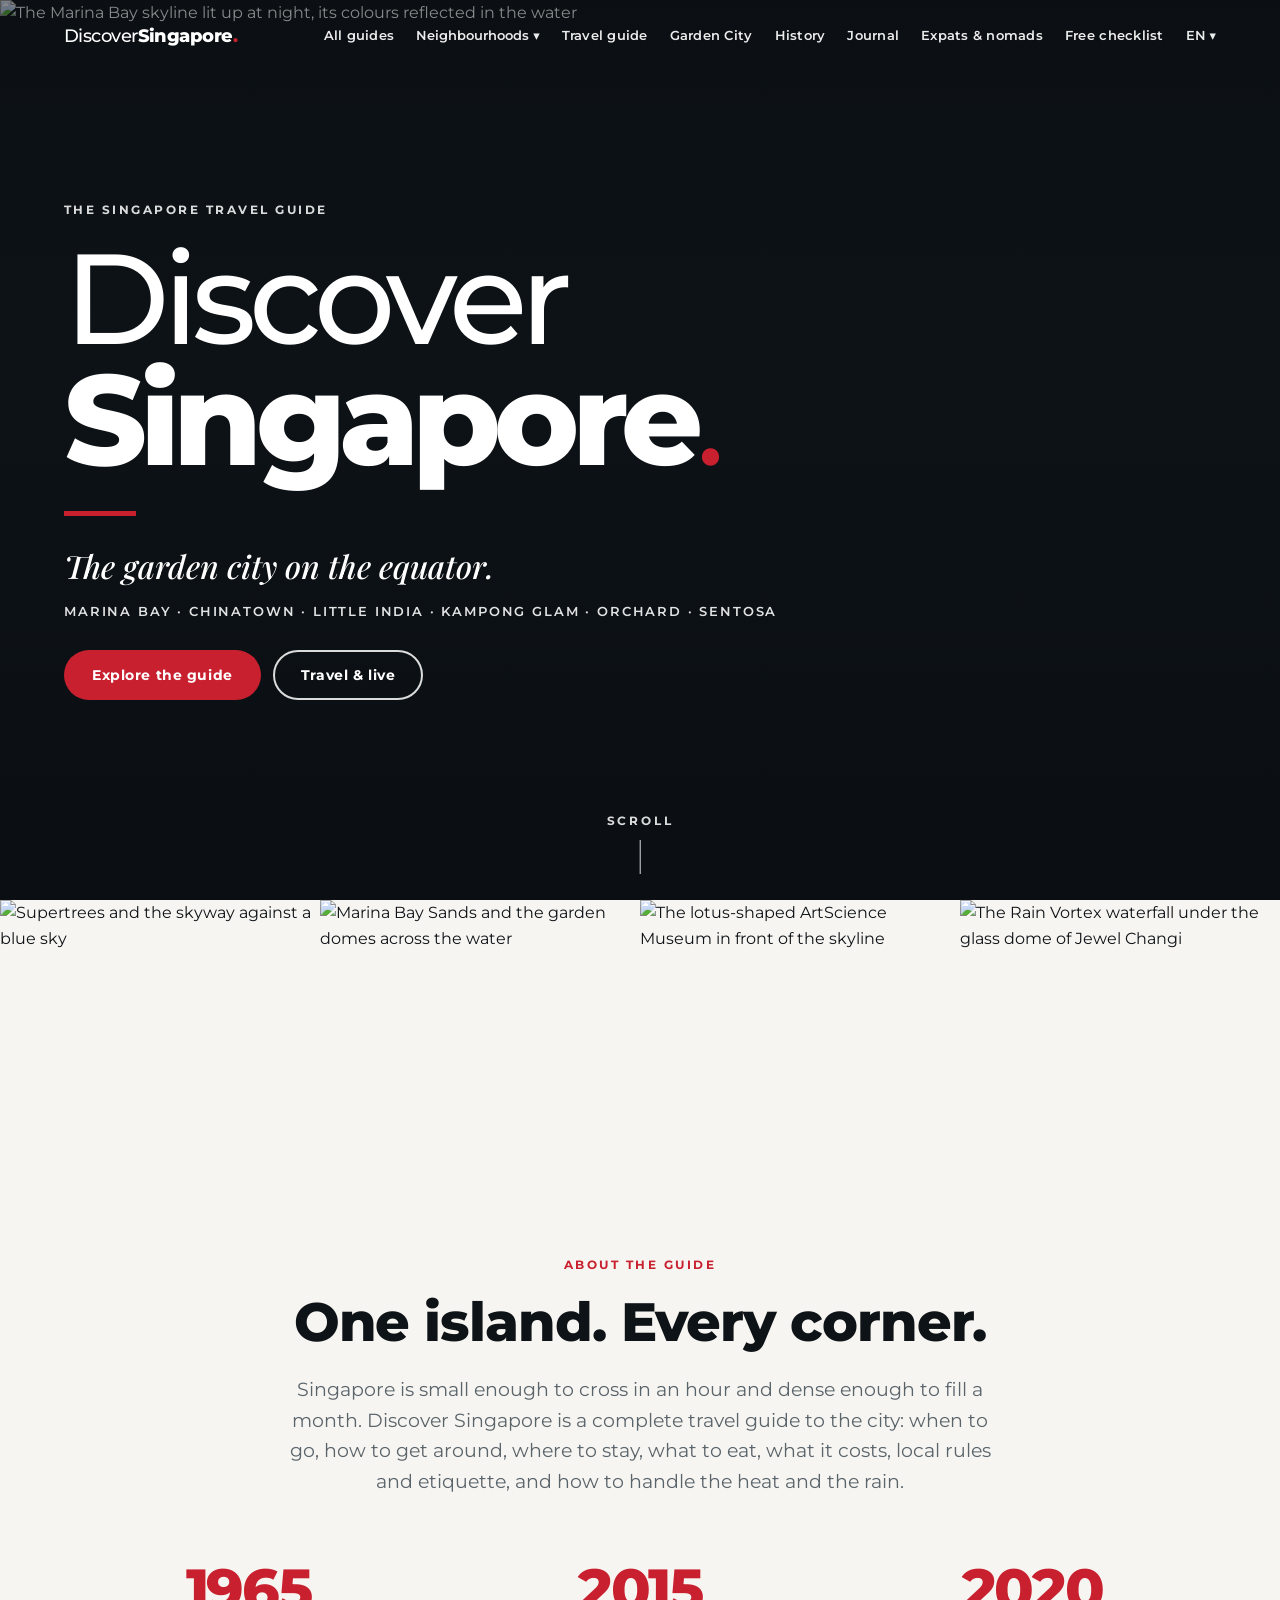
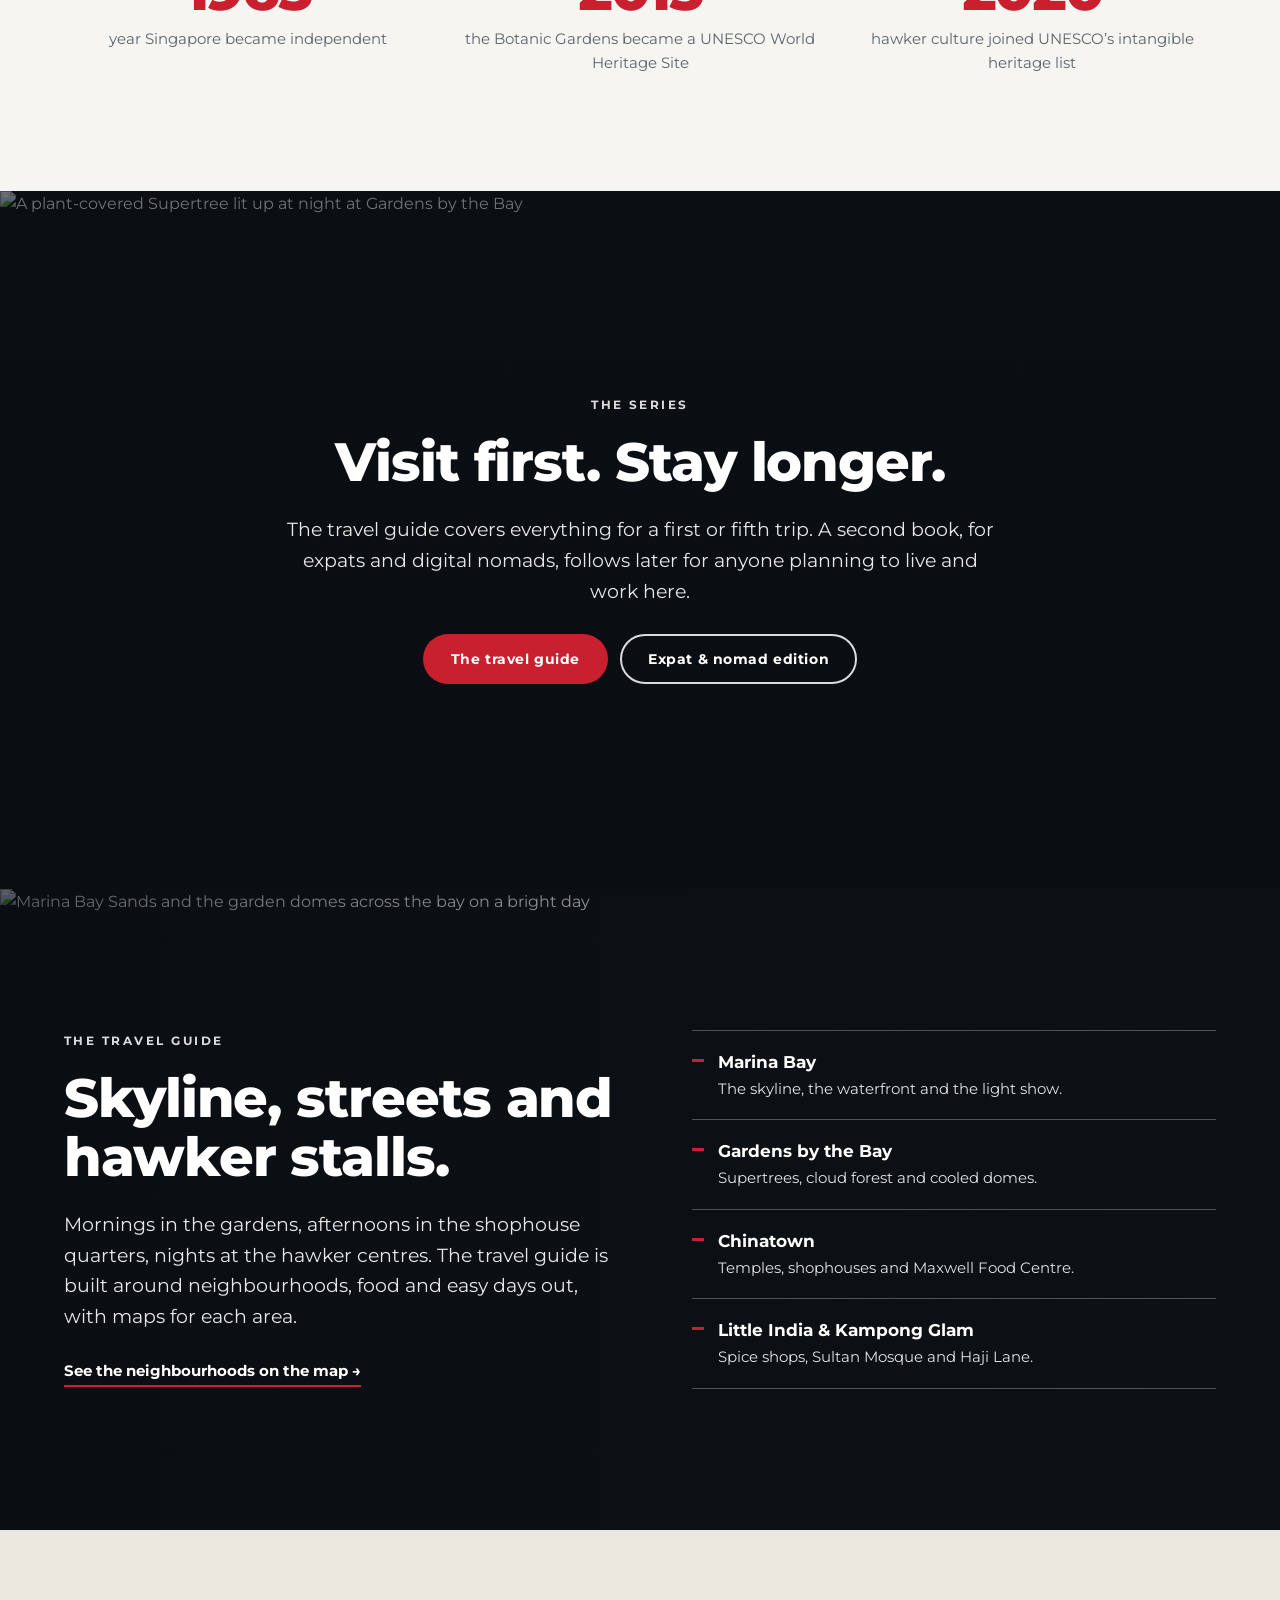
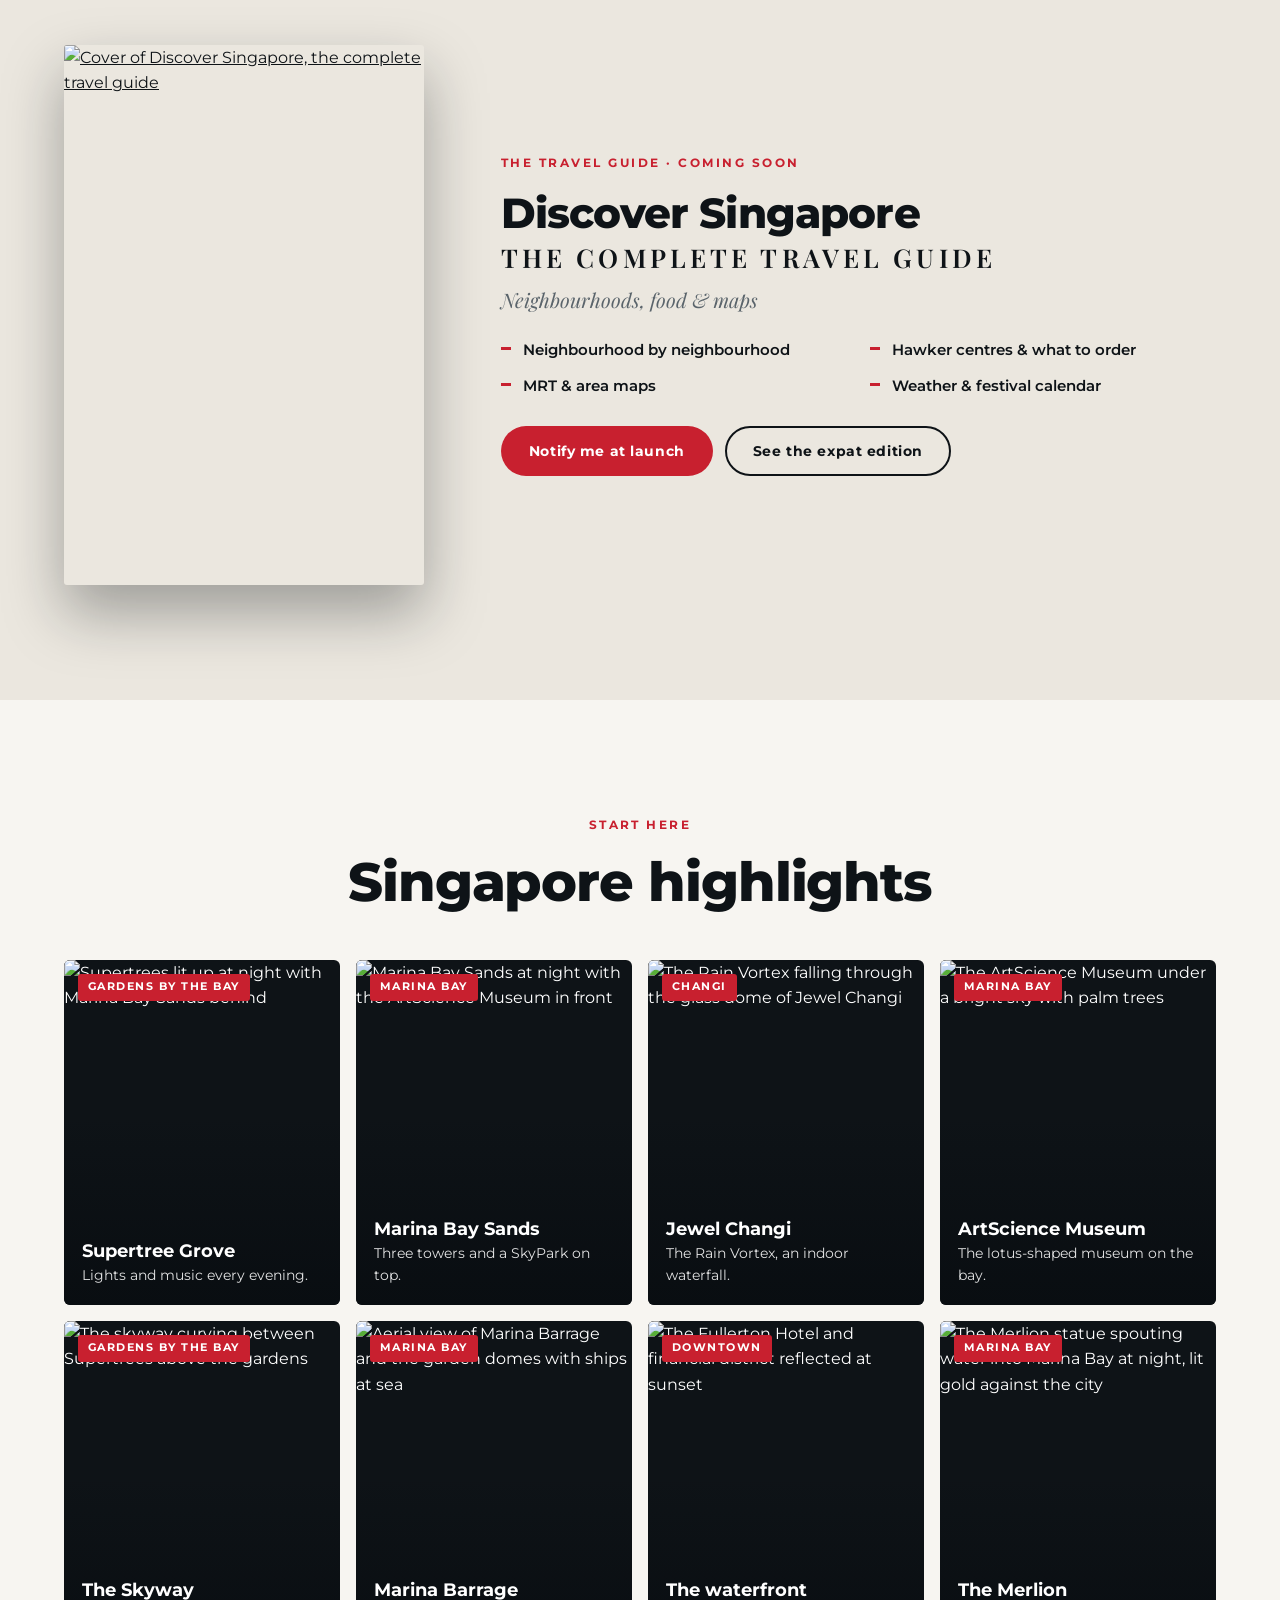
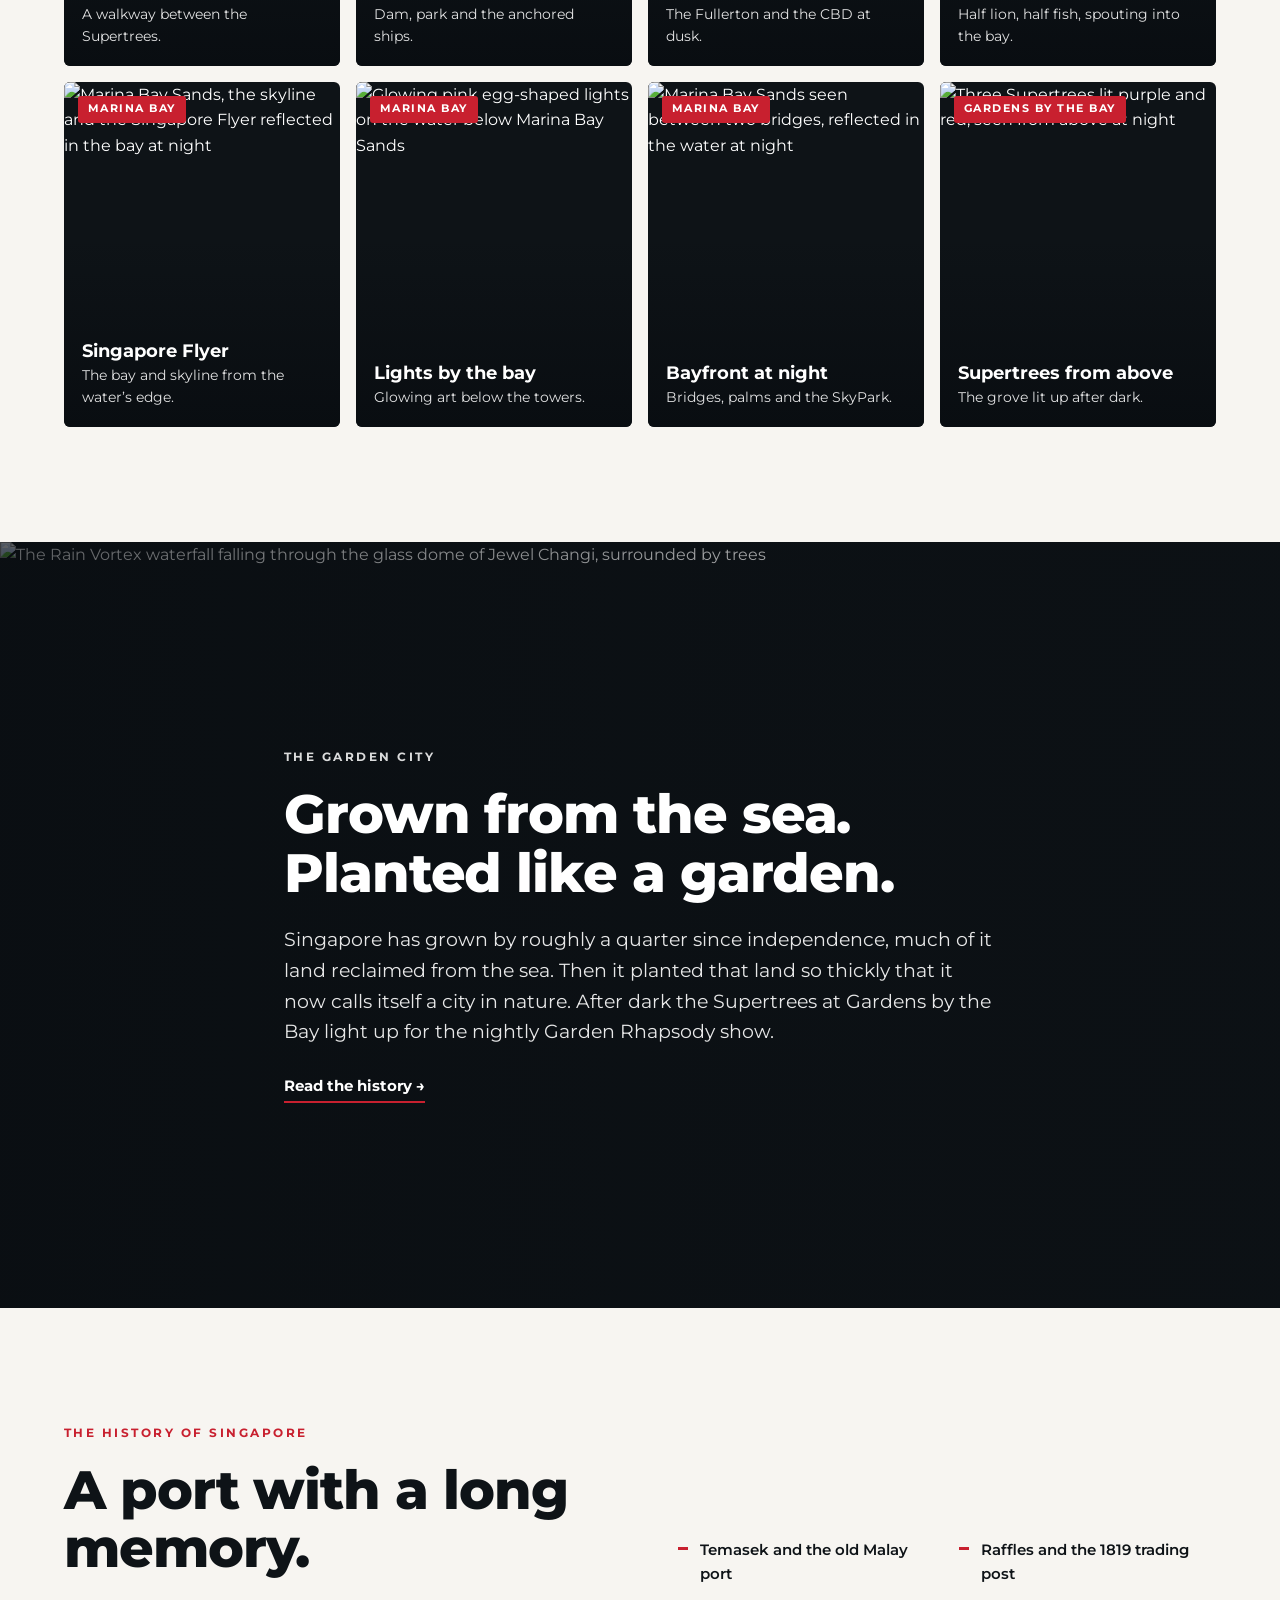
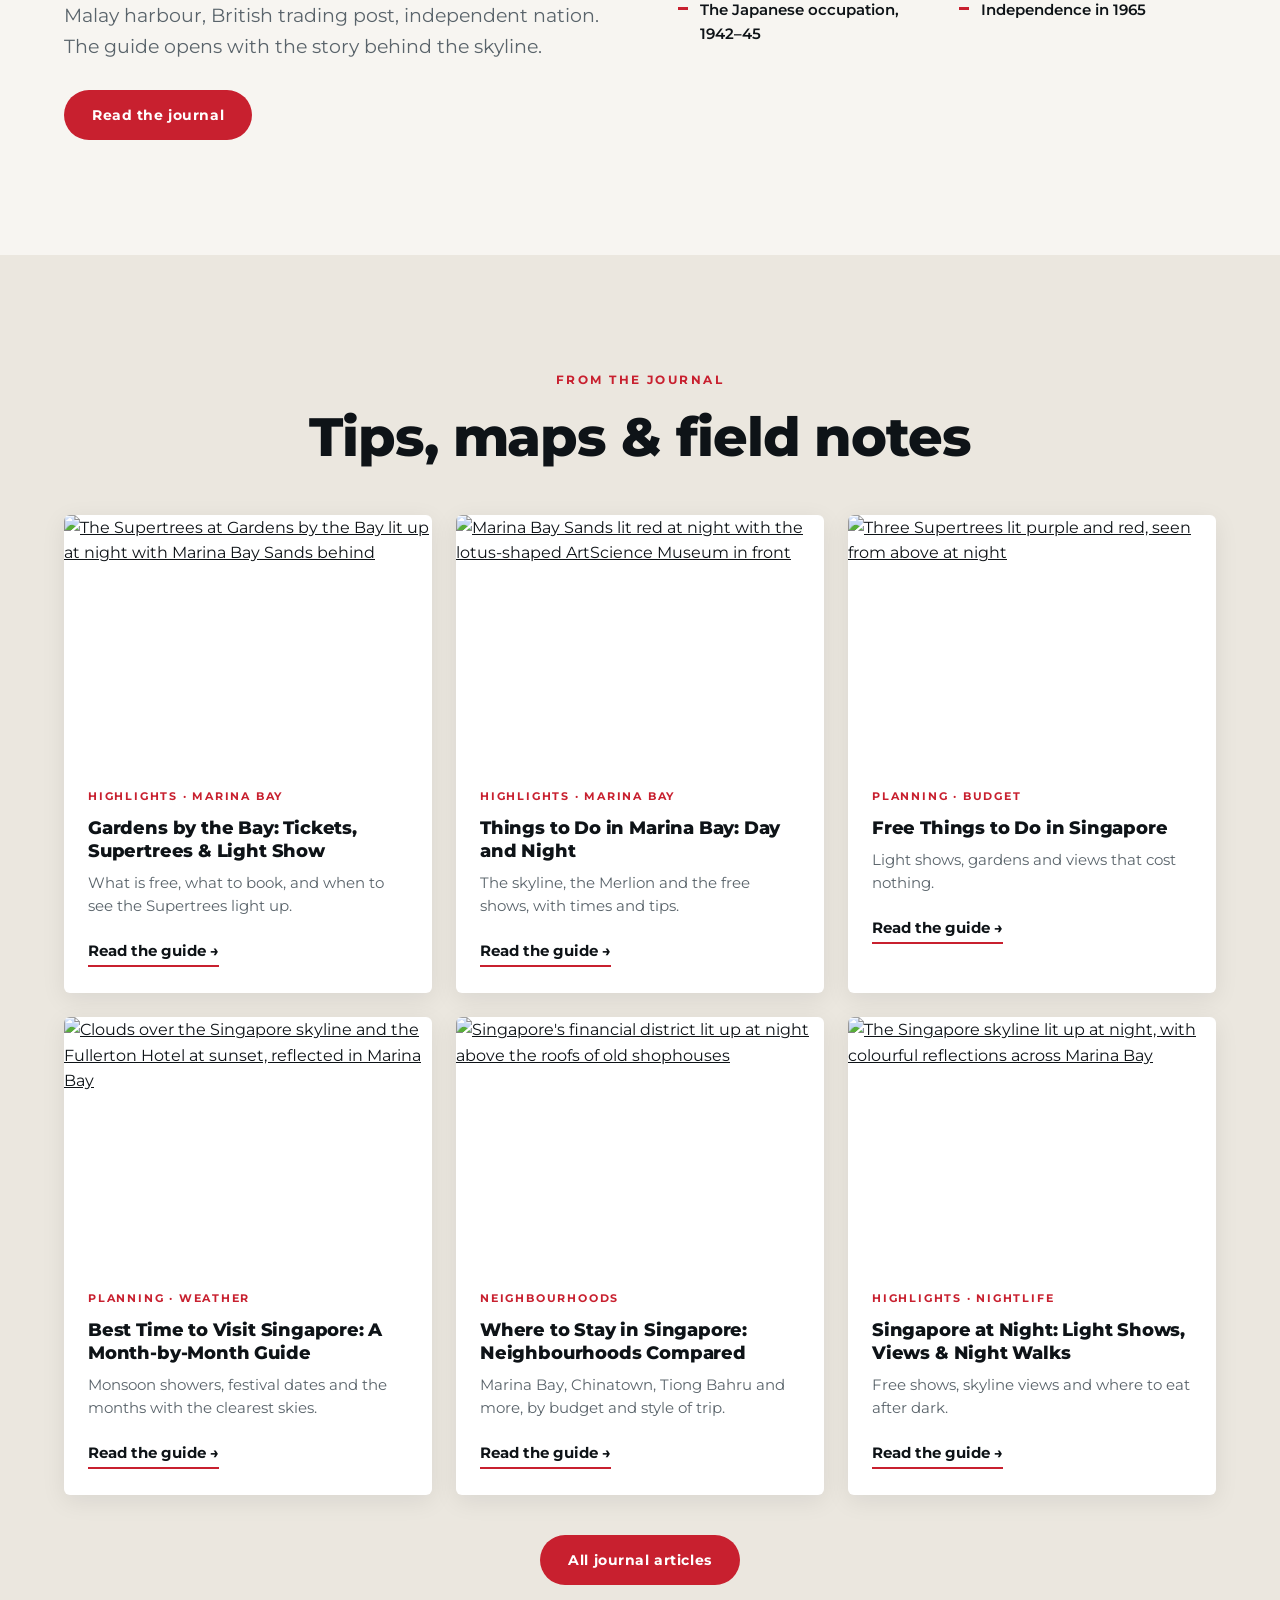
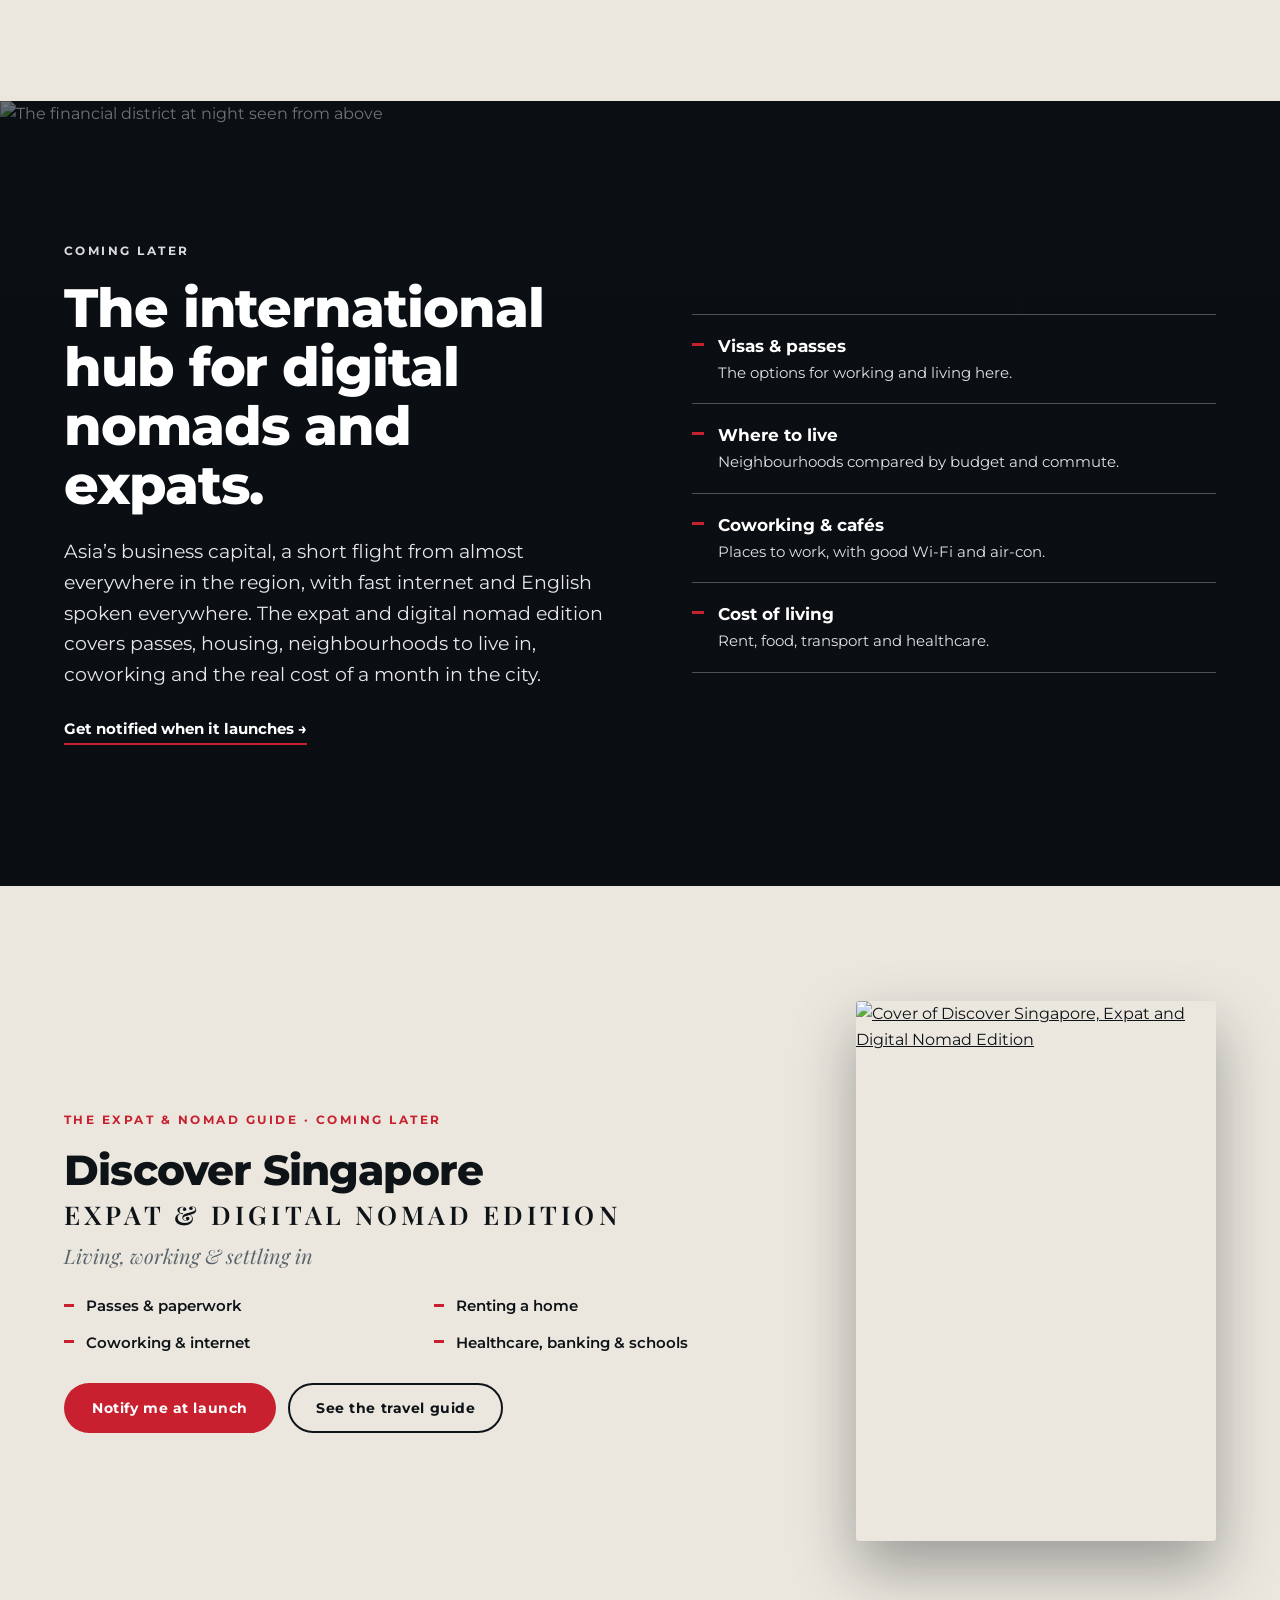
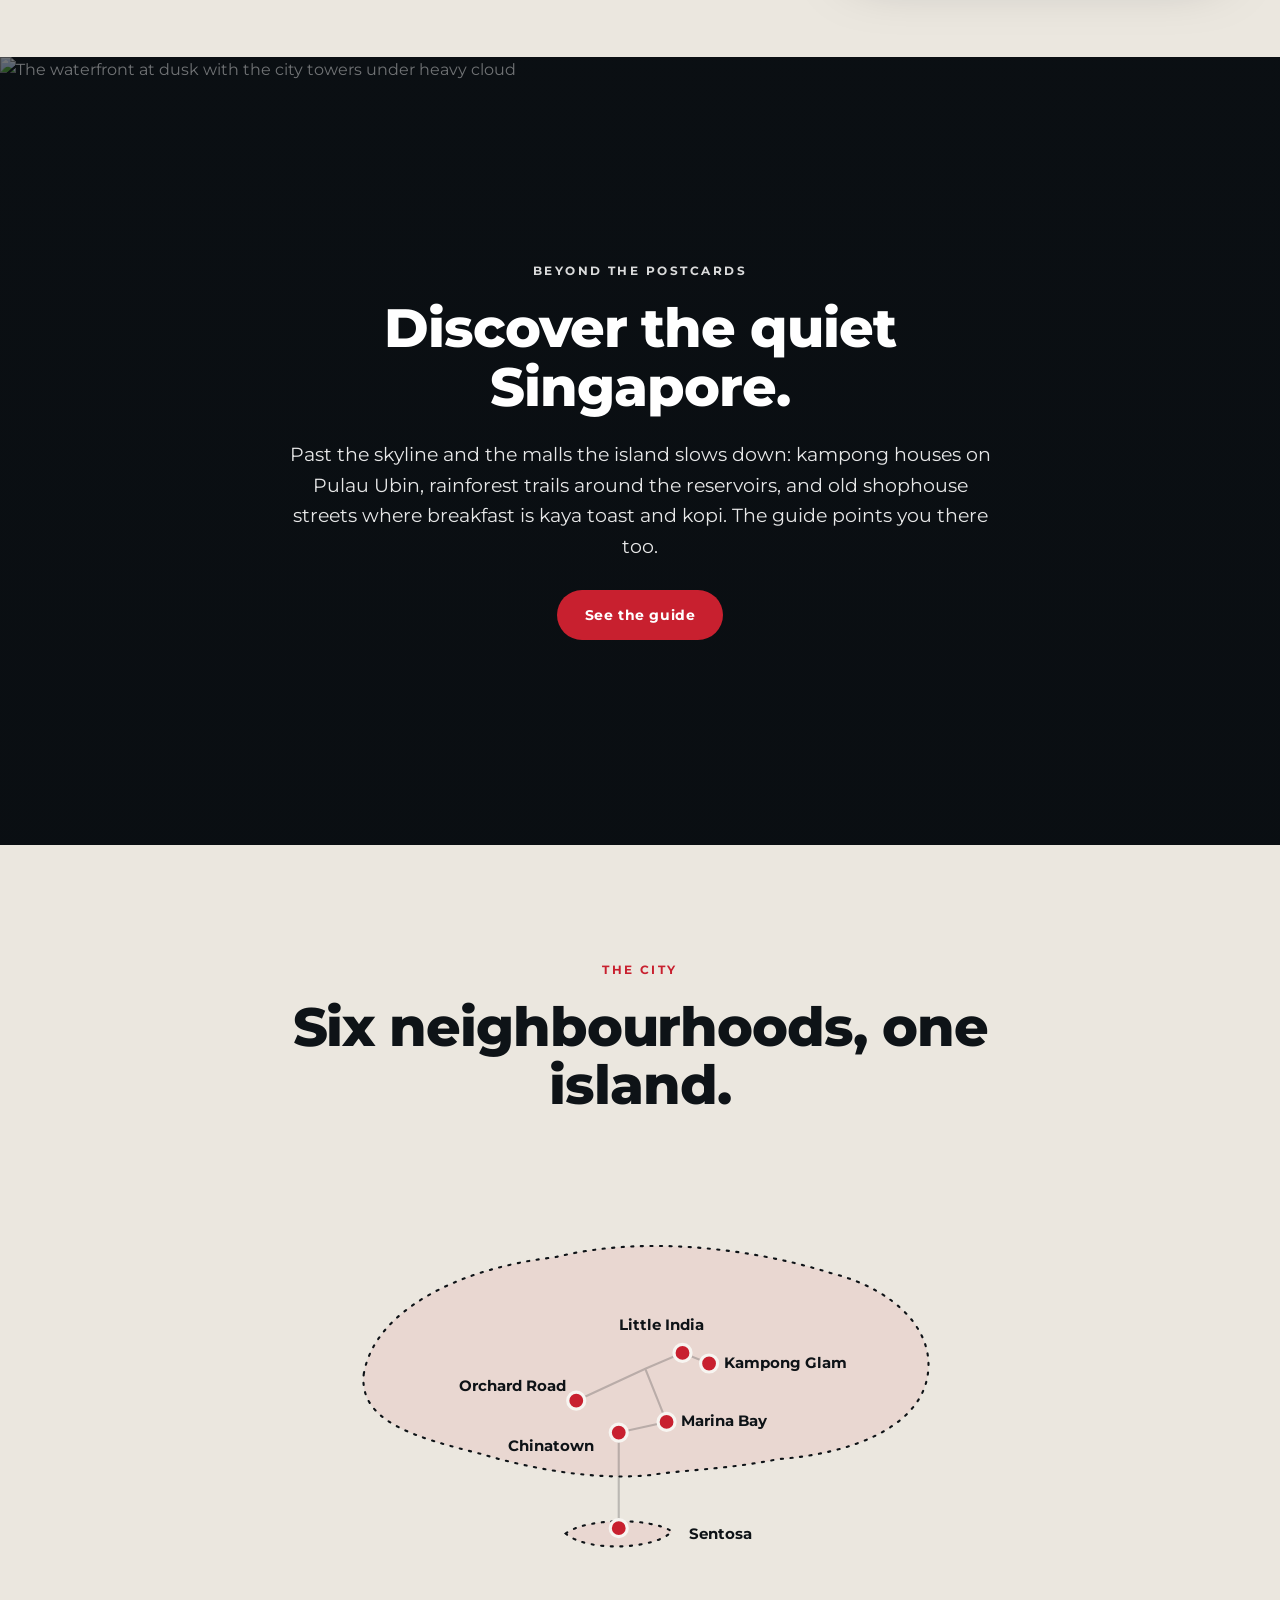
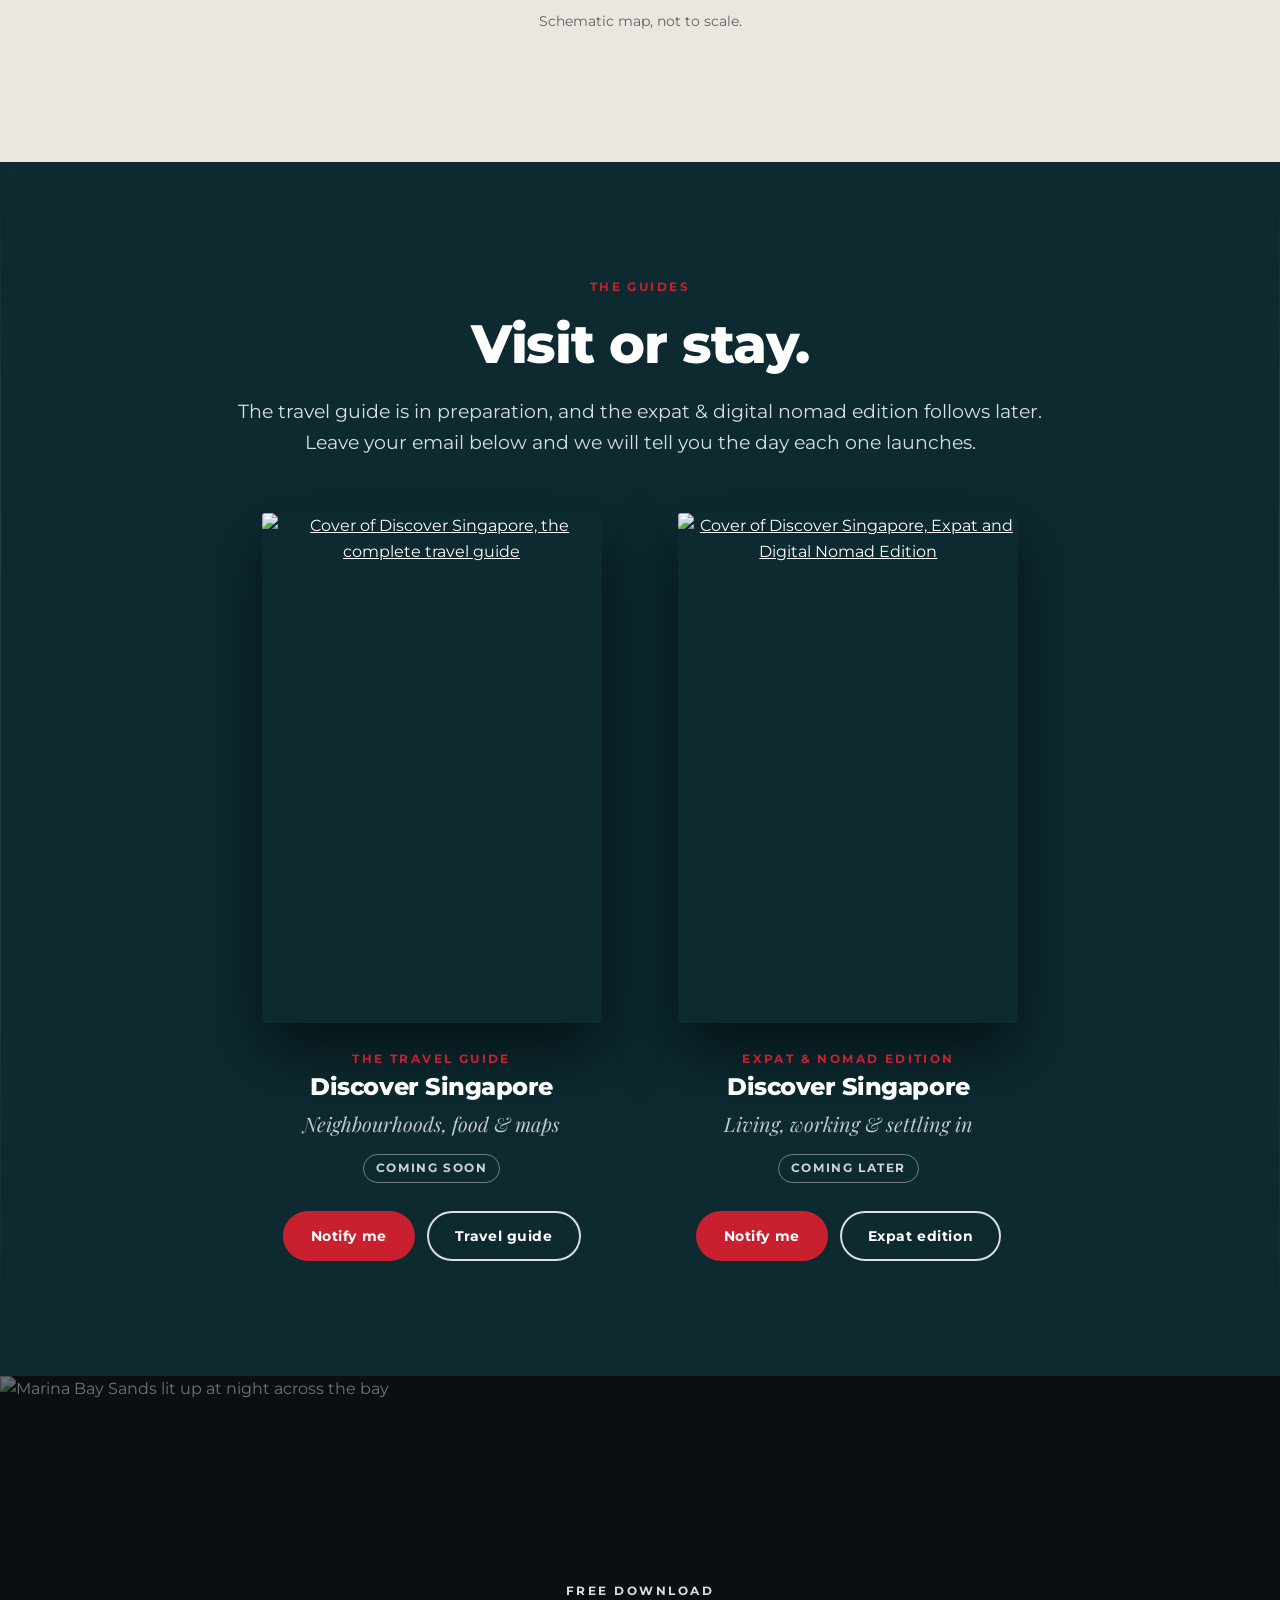
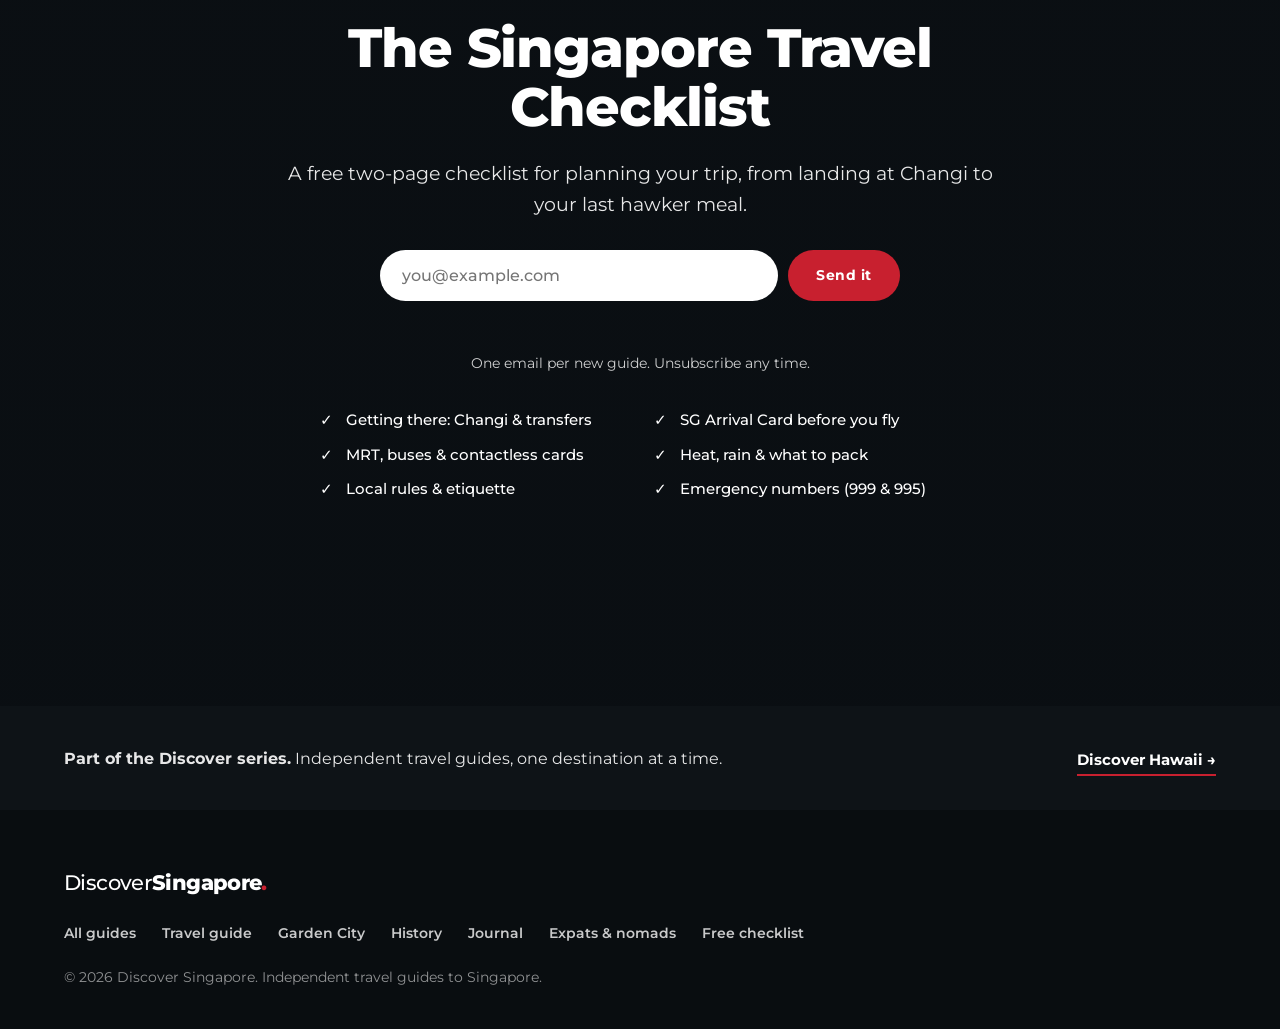
==== index.html @ a12530c8 "Add 5 journal articles with photos" ====
<!doctype html>
<html lang="en">
<head>
<meta charset="utf-8">
<meta name="viewport" content="width=device-width, initial-scale=1, viewport-fit=cover">
<title>Discover Singapore · The Complete Singapore Travel Guide</title>
<link rel="canonical" href="https://discoversingapore.org/">
<meta property="og:type" content="website">
<meta property="og:site_name" content="Discover Singapore">
<meta property="og:title" content="Discover Singapore · The Complete Singapore Travel Guide">
<meta property="og:description" content="The complete travel guide to Singapore: neighbourhoods, food, maps and planning, with an expat and digital nomad edition to follow.">
<meta property="og:url" content="https://discoversingapore.org/">
<meta property="og:image" content="https://discoversingapore.org/assets/img/hero-skyline-night-1800.jpg">
<meta name="twitter:card" content="summary_large_image">
<meta name="description" content="Discover Singapore: the complete travel guide to Singapore, with an expat and digital nomad edition to follow.">
<link href="https://fonts.googleapis.com/css2?family=Montserrat:wght@400;500;600;700;800&amp;family=Playfair+Display:ital,wght@0,600;0,700;1,500&amp;display=swap" rel="stylesheet">
<style>
/* Discover Singapore — styles
   Brand tokens are taken from the book covers: bold geometric sans,
   high-contrast serif accent, red rule. Change them here. */
:root {
  --ink: #0e1317;
  --paper: #f7f5f1;
  --stone: #ebe7df;
  --muted: #5a646b;
  --red: #c8202f;
  --red-dark: #a51a27;
  --white: #fff;
  --teal: #0c2a30;
  --sans: "Montserrat", system-ui, -apple-system, "Segoe UI", Roboto, sans-serif;
  --serif: "Playfair Display", Georgia, "Times New Roman", serif;
  --radius: 6px;
  --header-h: 72px;
}

*, *::before, *::after { box-sizing: border-box; }
html { scroll-behavior: smooth; scroll-padding-top: var(--header-h); -webkit-text-size-adjust: 100%; }
body { margin: 0; font-family: var(--sans); color: var(--ink); background: var(--paper); line-height: 1.6; -webkit-font-smoothing: antialiased; }
img { display: block; max-width: 100%; height: auto; }
a { color: inherit; }
h1, h2, h3 { margin: 0; line-height: 1.08; letter-spacing: -0.02em; }
p { margin: 0 0 1em; }
.sr-only { position: absolute; width: 1px; height: 1px; overflow: hidden; clip: rect(0 0 0 0); white-space: nowrap; }

.container { width: 100%; max-width: 1200px; margin: 0 auto; padding: 0 24px; }
.container.narrow, .narrow { max-width: 760px; }
.center { text-align: center; }
.center.narrow { margin-left: auto; margin-right: auto; }

/* Type */
.eyebrow { font-size: 0.78rem; font-weight: 700; letter-spacing: 0.2em; text-transform: uppercase; color: var(--red); margin-bottom: 18px; }
.eyebrow.light { color: rgba(255, 255, 255, 0.85); }
h2 { font-size: clamp(2rem, 4.6vw, 3.4rem); font-weight: 800; margin-bottom: 22px; }
h3 { font-size: 1.6rem; font-weight: 800; }
.lead { font-size: clamp(1.02rem, 1.5vw, 1.2rem); color: var(--muted); max-width: 62ch; }
.center .lead, .lead.center { margin-left: auto; margin-right: auto; }
.on-photo .lead { color: rgba(255, 255, 255, 0.9); }
.fine { font-size: 0.85rem; color: var(--muted); margin-top: 14px; }
.fine.light { color: rgba(255, 255, 255, 0.8); }
.link-arrow { display: inline-block; margin-top: 8px; font-weight: 700; font-size: 0.95rem; text-decoration: none; border-bottom: 2px solid var(--red); padding-bottom: 2px; }
.link-arrow.dark { color: var(--white); border-color: var(--red); }

/* Buttons */
.btn-row { display: flex; flex-wrap: wrap; gap: 12px; margin-top: 28px; }
.btn-row.center-row { justify-content: center; }
.btn { display: inline-block; padding: 14px 26px; border-radius: 999px; font: 700 0.9rem var(--sans); letter-spacing: 0.04em; text-decoration: none; border: 2px solid transparent; cursor: pointer; transition: background 0.2s, color 0.2s, border-color 0.2s, transform 0.2s; }
.btn:hover { transform: translateY(-1px); }
.btn.primary { background: var(--red); color: var(--white); }
.btn.primary:hover { background: var(--red-dark); }
.btn.ghost { border-color: rgba(255, 255, 255, 0.85); color: var(--white); }
.btn.ghost:hover { background: var(--white); color: var(--ink); }
.btn.outline { border-color: var(--ink); color: var(--ink); }
.btn.outline:hover { background: var(--ink); color: var(--white); }
:focus-visible { outline: 3px solid var(--red); outline-offset: 3px; }

/* Header */
.site-header { position: fixed; inset: 0 0 auto 0; z-index: 50; height: var(--header-h); display: flex; align-items: center; color: var(--white); transition: background 0.25s, box-shadow 0.25s; }
.site-header.solid { background: rgba(14, 19, 23, 0.94); backdrop-filter: blur(8px); box-shadow: 0 1px 0 rgba(255, 255, 255, 0.08); }
.header-inner { display: flex; align-items: center; justify-content: space-between; gap: 24px; }
.logo { text-decoration: none; font-weight: 500; font-size: 1.15rem; letter-spacing: -0.03em; white-space: nowrap; }
.logo b { font-weight: 800; }
.logo i { font-style: normal; color: var(--red); font-weight: 800; }
.nav { display: flex; align-items: center; gap: 22px; font-size: 0.8rem; font-weight: 600; letter-spacing: 0.02em; }
.nav > a { text-decoration: none; opacity: 0.92; }
.nav > a:hover { opacity: 1; text-decoration: underline; text-underline-offset: 6px; }
.dropdown { position: relative; }
.dropdown-btn { background: none; border: 0; color: inherit; font: inherit; cursor: pointer; padding: 6px 0; opacity: 0.92; }
.dropdown-menu { position: absolute; top: 100%; left: -14px; min-width: 200px; background: var(--ink); border-radius: var(--radius); padding: 8px 0; display: none; box-shadow: 0 12px 32px rgba(0, 0, 0, 0.35); }
.dropdown.open .dropdown-menu, .dropdown:hover .dropdown-menu { display: block; }
.dropdown.lang .dropdown-menu { left: auto; right: -10px; }
.dropdown-menu a, .dropdown-menu .soon { display: block; padding: 9px 18px; text-decoration: none; font-weight: 500; }
.dropdown-menu a:hover { background: rgba(255, 255, 255, 0.1); }
.dropdown-menu .soon { opacity: 0.45; cursor: default; }
.nav-toggle { display: none; background: none; border: 0; width: 44px; height: 44px; cursor: pointer; position: relative; }
.nav-toggle span { position: absolute; left: 10px; right: 10px; height: 2px; background: var(--white); transition: transform 0.2s, top 0.2s; }
.nav-toggle span:first-child { top: 17px; }
.nav-toggle span:last-child { top: 25px; }
.nav-toggle[aria-expanded="true"] span:first-child { top: 21px; transform: rotate(45deg); }
.nav-toggle[aria-expanded="true"] span:last-child { top: 21px; transform: rotate(-45deg); }

/* Hero */
.hero { position: relative; min-height: 100svh; display: flex; align-items: center; color: var(--white); overflow: hidden; background: var(--ink); }
.bg { position: absolute; inset: 0; width: 100%; height: 100%; object-fit: cover; }
.hero .bg { object-position: 50% 50%; }
.shade { position: absolute; inset: 0; background: linear-gradient(180deg, rgba(8, 12, 16, 0.5) 0%, rgba(8, 12, 16, 0.12) 38%, rgba(8, 12, 16, 0.6) 100%); }
.shade.heavy { background: linear-gradient(180deg, rgba(8, 12, 16, 0.58), rgba(8, 12, 16, 0.66)); }
.shade.soft { background: linear-gradient(90deg, rgba(8, 12, 16, 0.66) 0%, rgba(8, 12, 16, 0.4) 55%, rgba(8, 12, 16, 0.3) 100%); }
.hero-inner { position: relative; padding-top: calc(var(--header-h) + 24px); padding-bottom: 96px; }
.hero h1 { font-size: clamp(2.8rem, 10.5vw, 8rem); font-weight: 500; letter-spacing: -0.055em; line-height: 0.95; }
.hero h1 b { font-weight: 800; }
.hero h1 i { font-style: normal; color: var(--red); }
.hero .rule { display: block; width: 72px; height: 5px; background: var(--red); margin: 30px 0 24px; }
.hero-sub { font-family: var(--serif); font-style: italic; font-weight: 500; font-size: clamp(1.3rem, 3vw, 2rem); margin-bottom: 10px; }
.hero-regions { font-size: 0.82rem; font-weight: 600; letter-spacing: 0.14em; text-transform: uppercase; opacity: 0.88; }
.scroll-cue { position: absolute; left: 50%; bottom: 26px; transform: translateX(-50%); color: var(--white); text-decoration: none; font-size: 0.72rem; font-weight: 700; letter-spacing: 0.24em; text-transform: uppercase; opacity: 0.85; }
.scroll-cue::after { content: ""; display: block; width: 1px; height: 34px; background: currentColor; margin: 10px auto 0; }

/* Strip */
.strip { display: grid; grid-template-columns: repeat(4, 1fr); }
.strip img { width: 100%; aspect-ratio: 4 / 3; object-fit: cover; }

/* Sections */
.section { padding: clamp(64px, 9vw, 120px) 0; }
.section.light { background: var(--paper); }
.section.stone { background: var(--stone); }
.photo-section { position: relative; padding: clamp(80px, 11vw, 150px) 0; color: var(--white); overflow: hidden; background: var(--ink); }
.photo-section.tall { padding: clamp(110px, 16vw, 210px) 0; }
.on-photo { position: relative; }
.split { display: grid; grid-template-columns: 1.05fr 1fr; gap: clamp(32px, 6vw, 80px); align-items: center; }
.split-light { display: grid; grid-template-columns: 1fr 1fr; gap: clamp(32px, 6vw, 80px); align-items: center; }

/* Stats */
.stats { display: grid; grid-template-columns: repeat(3, 1fr); gap: 24px; margin-top: 64px; text-align: center; }
.stats strong { display: block; font-size: clamp(2.2rem, 5vw, 3.6rem); font-weight: 800; letter-spacing: -0.04em; color: var(--red); line-height: 1; }
.stats span { display: block; margin-top: 10px; color: var(--muted); font-size: 0.92rem; }

/* Spots & features */
.spots { list-style: none; margin: 0; padding: 0; display: grid; border-top: 1px solid rgba(255, 255, 255, 0.28); }
.spots li { position: relative; padding: 18px 0 18px 26px; border-bottom: 1px solid rgba(255, 255, 255, 0.28); }
.spots li::before { content: ""; position: absolute; left: 0; top: 1.75em; width: 12px; height: 3px; background: var(--red); }
.spots strong { display: block; font-size: 1.05rem; }
.spots span { font-size: 0.92rem; opacity: 0.88; }
.features { list-style: none; margin: 22px 0 0; padding: 0; display: grid; grid-template-columns: 1fr 1fr; gap: 12px 24px; }
.features li { position: relative; padding-left: 22px; font-weight: 600; font-size: 0.95rem; }
.features li::before { content: ""; position: absolute; left: 0; top: 0.6em; width: 10px; height: 3px; background: var(--red); }

/* Book feature */
.book-feature { display: grid; grid-template-columns: 360px 1fr; gap: clamp(32px, 6vw, 88px); align-items: center; }
.book-feature.reverse { grid-template-columns: 1fr 360px; }
.book-feature.reverse .cover { order: 2; }
.cover { display: block; box-shadow: 0 28px 60px rgba(14, 19, 23, 0.35); border-radius: 3px; overflow: hidden; transition: transform 0.3s; }
.cover:hover { transform: translateY(-4px) rotate(-0.4deg); }
.cover img { width: 100%; }
.book-feature h3 { font-size: clamp(1.8rem, 3.4vw, 2.6rem); }
.book-feature h3 small { display: block; font-family: var(--serif); font-weight: 600; font-size: 0.62em; letter-spacing: 0.16em; text-transform: uppercase; margin-top: 8px; }
.subtitle { font-family: var(--serif); font-style: italic; font-size: 1.25rem; color: var(--muted); margin-top: 12px; }

/* Journal */
.journal-grid { display: grid; grid-template-columns: repeat(3, minmax(0, 1fr)); gap: 24px; margin-top: 48px; }
@media (max-width: 900px) { .journal-grid { grid-template-columns: repeat(2, minmax(0, 1fr)); } }
@media (max-width: 560px) { .journal-grid { grid-template-columns: 1fr; } }
.journal-card { background: var(--white); border-radius: var(--radius); overflow: hidden; box-shadow: 0 6px 24px rgba(14, 19, 23, 0.08); display: flex; flex-direction: column; }
.journal-more { margin-top: 40px; }
.journal-card img { width: 100%; aspect-ratio: 3 / 2; object-fit: cover; }
.journal-card > div { padding: 22px 24px 26px; }
.journal-card h3 a { text-decoration: none; }
.journal-card h3 a:hover { text-decoration: underline; text-underline-offset: 3px; }
.journal-card h3 { font-size: 1.15rem; line-height: 1.25; margin: 8px 0 10px; letter-spacing: -0.01em; }
.journal-card p { color: var(--muted); font-size: 0.92rem; margin-bottom: 12px; }
.tags { font-size: 0.7rem; font-weight: 700; letter-spacing: 0.16em; text-transform: uppercase; color: var(--red); }
.soon-label { display: inline-block; font-size: 0.72rem; font-weight: 700; letter-spacing: 0.14em; text-transform: uppercase; color: var(--muted); border: 1px solid rgba(14, 19, 23, 0.25); border-radius: 999px; padding: 4px 12px; }

/* Highlight cards */
.card-grid { display: grid; grid-template-columns: repeat(4, 1fr); gap: 16px; margin-top: 48px; }
.card { position: relative; display: block; border-radius: var(--radius); overflow: hidden; color: var(--white); text-decoration: none; aspect-ratio: 4 / 5; background: var(--ink); }
.card img { position: absolute; inset: 0; width: 100%; height: 100%; object-fit: cover; transition: transform 0.6s; }
.card:hover img { transform: scale(1.06); }
.card::after { content: ""; position: absolute; inset: 0; background: linear-gradient(180deg, rgba(8, 12, 16, 0) 45%, rgba(8, 12, 16, 0.82)); }
.card-tag { position: absolute; z-index: 1; top: 14px; left: 14px; background: var(--red); font-size: 0.66rem; font-weight: 700; letter-spacing: 0.14em; text-transform: uppercase; padding: 5px 10px; border-radius: 3px; }
.card-body { position: absolute; z-index: 1; left: 18px; right: 18px; bottom: 18px; }
.card-body strong { display: block; font-size: 1.1rem; line-height: 1.2; }
.card-body em { display: block; font-style: normal; font-size: 0.85rem; opacity: 0.88; margin-top: 4px; }

/* Map */
.map { width: 100%; max-width: 680px; height: auto; margin: 36px auto 0; display: block; }
.map .range { fill: rgba(200, 32, 47, 0.08); stroke: var(--ink); stroke-width: 2; stroke-dasharray: 2 7; stroke-linecap: round; }
.map .route path { fill: none; stroke: rgba(14, 19, 23, 0.22); stroke-width: 2; }
.map .pin circle { fill: var(--red); stroke: var(--paper); stroke-width: 3; }
.map .pin text { font: 700 14px var(--sans); fill: var(--ink); }

/* Books */
.book-grid { display: grid; grid-template-columns: repeat(2, minmax(0, 340px)); gap: clamp(32px, 6vw, 90px); justify-content: center; margin-top: 56px; text-align: center; }
.book .series { margin: 26px 0 6px; font-size: 0.75rem; font-weight: 700; letter-spacing: 0.2em; text-transform: uppercase; color: var(--red); }
.book h3 { font-size: 1.5rem; }
.book .subtitle { margin: 8px 0 14px; }

/* Guides section: deep teal with a faint photo */
.section.guides { position: relative; overflow: hidden; background: var(--teal); color: var(--white); }
.guides-bg { position: absolute; inset: 0; width: 100%; height: 100%; object-fit: cover; object-position: 50% 60%; opacity: 0.32; }
.guides-fade { position: absolute; inset: 0; background: linear-gradient(180deg, var(--teal) 0%, rgba(12, 42, 48, 0.55) 30%, rgba(12, 42, 48, 0.72) 70%, var(--teal) 100%); }
.guides .container { position: relative; }
.guides .lead { color: rgba(255, 255, 255, 0.85); }
.guides .book .subtitle { color: rgba(255, 255, 255, 0.75); }
.guides .soon-label { color: rgba(255, 255, 255, 0.8); border-color: rgba(255, 255, 255, 0.4); }
.guides .btn.outline { border-color: rgba(255, 255, 255, 0.85); color: var(--white); }
.guides .btn.outline:hover { background: var(--white); color: var(--ink); }
.guides .cover { box-shadow: 0 28px 60px rgba(0, 0, 0, 0.55); }

/* Checklist */
.signup { display: flex; gap: 10px; max-width: 520px; margin: 30px auto 0; }
.signup input { flex: 1; min-width: 0; padding: 14px 20px; border-radius: 999px; border: 2px solid transparent; font: 500 1rem var(--sans); }
.form-msg { min-height: 1.5em; margin: 14px 0 0; font-weight: 600; }
.check-items { list-style: none; margin: 34px auto 0; padding: 0; max-width: 640px; display: grid; grid-template-columns: 1fr 1fr; gap: 10px 28px; text-align: left; font-size: 0.95rem; font-weight: 500; }
.check-items li { position: relative; padding-left: 26px; }
.check-items li::before { content: "✓"; position: absolute; left: 0; color: var(--white); font-weight: 800; }

/* Series band + footer */
.band { background: var(--ink); color: var(--white); padding: 34px 0; }
.band-inner { display: flex; flex-wrap: wrap; align-items: center; justify-content: space-between; gap: 12px 32px; }
.band p { margin: 0; opacity: 0.9; }
.site-footer { background: #090d10; color: rgba(255, 255, 255, 0.78); padding: 56px 0 40px; font-size: 0.88rem; }
.footer-inner { display: grid; gap: 22px; }
.site-footer .logo { color: var(--white); font-size: 1.3rem; }
.site-footer nav { display: flex; flex-wrap: wrap; gap: 10px 26px; font-weight: 600; }
.site-footer nav a { text-decoration: none; }
.site-footer nav a:hover { color: var(--white); text-decoration: underline; }
.site-footer p { margin: 0; opacity: 0.7; }

/* Reveal on scroll */
.reveal { opacity: 0; transform: translateY(18px); transition: opacity 0.7s, transform 0.7s; }
.reveal.in { opacity: 1; transform: none; }
@media (prefers-reduced-motion: reduce) {
  html { scroll-behavior: auto; }
  .reveal { opacity: 1; transform: none; transition: none; }
  .card img, .cover, .btn { transition: none; }
}

/* Tablet */
@media (max-width: 1000px) {
  .card-grid { grid-template-columns: repeat(3, 1fr); }
  .split, .split-light { grid-template-columns: 1fr; }
}

/* Mobile nav */
@media (max-width: 960px) {
  .nav-toggle { display: block; }
  .nav { position: fixed; inset: var(--header-h) 0 auto 0; background: var(--ink); flex-direction: column; align-items: stretch; gap: 0; padding: 8px 24px 24px; max-height: calc(100svh - var(--header-h)); overflow-y: auto; display: none; font-size: 1rem; }
  .nav.open { display: flex; }
  .nav > a, .dropdown-btn { padding: 14px 0; border-bottom: 1px solid rgba(255, 255, 255, 0.1); width: 100%; text-align: left; }
  .dropdown:hover .dropdown-menu { display: none; }
  .dropdown.open .dropdown-menu { display: block; position: static; box-shadow: none; background: transparent; padding: 0 0 0 14px; }
  .site-header { background: rgba(14, 19, 23, 0.94); }
}

/* Phone */
@media (max-width: 760px) {
  .strip { grid-template-columns: 1fr 1fr; }
  .stats { grid-template-columns: 1fr; gap: 34px; }
  .book-feature, .book-feature.reverse { grid-template-columns: 1fr; }
  .book-feature .cover, .book-feature.reverse .cover { order: 0; max-width: 300px; margin: 0 auto; }
  .features { grid-template-columns: 1fr; }
  .card-grid { grid-template-columns: repeat(2, 1fr); gap: 12px; }
  .card-body strong { font-size: 0.98rem; }
  .card-body em { display: none; }
  .book-grid { grid-template-columns: 1fr; }
  .book .cover { max-width: 280px; margin: 0 auto; }
  .signup { flex-direction: column; }
  .check-items { grid-template-columns: 1fr; }
  .hero-regions { letter-spacing: 0.08em; line-height: 1.8; }
}

</style>
</head>
<body>

<header class="site-header" id="header">
  <div class="container header-inner">
    <a class="logo" href="#top" aria-label="Discover Singapore, back to top">Discover<b>Singapore</b><i>.</i></a>
    <button class="nav-toggle" id="navToggle" aria-expanded="false" aria-controls="nav" aria-label="Menu"><span></span><span></span></button>
    <nav class="nav" id="nav" aria-label="Main">
      <a href="#guides">All guides</a>
      <div class="dropdown">
        <button class="dropdown-btn" aria-haspopup="true" aria-expanded="false">Neighbourhoods <span aria-hidden="true">▾</span></button>
        <div class="dropdown-menu">
          <a href="#map">All neighbourhoods</a>
          <a href="#map">Marina Bay</a>
          <a href="#map">Chinatown</a>
          <a href="#map">Little India</a>
          <a href="#map">Kampong Glam</a>
          <a href="#map">Orchard Road</a>
          <a href="#map">Sentosa</a>
        </div>
      </div>
      <a href="#guide">Travel guide</a>
      <a href="#garden">Garden City</a>
      <a href="#history">History</a>
      <a href="#journal">Journal</a>
      <a href="#nomads">Expats &amp; nomads</a>
      <a href="#checklist">Free checklist</a>
      <div class="dropdown lang">
        <button class="dropdown-btn" aria-haspopup="true" aria-expanded="false">EN <span aria-hidden="true">▾</span></button>
        <div class="dropdown-menu">
          <a href="#" aria-current="true">English</a>
          <span class="soon">中文 · soon</span>
          <span class="soon">Bahasa Melayu · soon</span>
          <span class="soon">தமிழ் · soon</span>
          <span class="soon">日本語 · soon</span>
          <span class="soon">한국어 · soon</span>
        </div>
      </div>
    </nav>
  </div>
</header>

<main id="top">

  <!-- HERO -->
  <section class="hero">
    <img class="bg" src="assets/img/hero-skyline-night-1800.jpg" srcset="assets/img/hero-skyline-night-800.jpg 800w, assets/img/hero-skyline-night-1800.jpg 1800w" sizes="100vw" alt="The Marina Bay skyline lit up at night, its colours reflected in the water" width="1800" height="1200" fetchpriority="high">
    <div class="shade"></div>
    <div class="container hero-inner">
      <p class="eyebrow light">The Singapore travel guide</p>
      <h1>Discover<br><b>Singapore</b><i>.</i></h1>
      <span class="rule"></span>
      <p class="hero-sub">The garden city on the equator.</p>
      <p class="hero-regions">Marina Bay · Chinatown · Little India · Kampong Glam · Orchard · Sentosa</p>
      <div class="btn-row">
        <a class="btn primary" href="#guides">Explore the guide</a>
        <a class="btn ghost" href="#editions">Travel &amp; live</a>
      </div>
    </div>
    <a class="scroll-cue" href="#about">Scroll</a>
  </section>

  <!-- IMAGE STRIP -->
  <section class="strip" aria-label="Photos of Singapore">
    <img src="assets/img/strip-supertrees-1800.jpg" srcset="assets/img/strip-supertrees-800.jpg 800w, assets/img/strip-supertrees-1800.jpg 1800w" sizes="(min-width: 900px) 25vw, 50vw" alt="Supertrees and the skyway against a blue sky" width="1800" height="1201" loading="lazy" decoding="async">
    <img src="assets/img/strip-marina-bay-day-1800.jpg" srcset="assets/img/strip-marina-bay-day-800.jpg 800w, assets/img/strip-marina-bay-day-1800.jpg 1800w" sizes="(min-width: 900px) 25vw, 50vw" alt="Marina Bay Sands and the garden domes across the water" width="1800" height="1350" loading="lazy" decoding="async">
    <img src="assets/img/strip-artscience-1800.jpg" srcset="assets/img/strip-artscience-800.jpg 800w, assets/img/strip-artscience-1800.jpg 1800w" sizes="(min-width: 900px) 25vw, 50vw" alt="The lotus-shaped ArtScience Museum in front of the skyline" width="1800" height="1200" loading="lazy" decoding="async">
    <img src="assets/img/strip-jewel-1800.jpg" srcset="assets/img/strip-jewel-800.jpg 800w, assets/img/strip-jewel-1800.jpg 1800w" sizes="(min-width: 900px) 25vw, 50vw" alt="The Rain Vortex waterfall under the glass dome of Jewel Changi" width="1717" height="2576" loading="lazy" decoding="async">
  </section>

  <!-- ABOUT -->
  <section class="section light" id="about">
    <div class="container narrow center">
      <p class="eyebrow">About the guide</p>
      <h2>One island. Every corner.</h2>
      <p class="lead">Singapore is small enough to cross in an hour and dense enough to fill a month. Discover Singapore is a complete travel guide to the city: when to go, how to get around, where to stay, what to eat, what it costs, local rules and etiquette, and how to handle the heat and the rain.</p>
    </div>
    <div class="container stats">
      <div><strong>1965</strong><span>year Singapore became independent</span></div>
      <div><strong>2015</strong><span>the Botanic Gardens became a UNESCO World Heritage Site</span></div>
      <div><strong>2020</strong><span>hawker culture joined UNESCO’s intangible heritage list</span></div>
    </div>
  </section>

  <!-- THE TWO BOOKS -->
  <section class="photo-section tall" id="editions">
    <img class="bg" src="assets/img/editions-supertree-night-1800.jpg" srcset="assets/img/editions-supertree-night-800.jpg 800w, assets/img/editions-supertree-night-1800.jpg 1800w" sizes="100vw" alt="A plant-covered Supertree lit up at night at Gardens by the Bay" width="1717" height="2576" style="object-position: 50% 30%" loading="lazy" decoding="async">
    <div class="shade heavy"></div>
    <div class="container narrow center on-photo">
      <p class="eyebrow light">The series</p>
      <h2>Visit first. Stay longer.</h2>
      <p class="lead">The travel guide covers everything for a first or fifth trip. A second book, for expats and digital nomads, follows later for anyone planning to live and work here.</p>
      <div class="btn-row center-row">
        <a class="btn primary" href="#guide">The travel guide</a>
        <a class="btn ghost" href="#nomads">Expat &amp; nomad edition</a>
      </div>
    </div>
  </section>

  <!-- GUIDE FEATURE -->
  <section class="photo-section" id="guide">
    <img class="bg" src="assets/img/guide-bay-day-1800.jpg" srcset="assets/img/guide-bay-day-800.jpg 800w, assets/img/guide-bay-day-1800.jpg 1800w" sizes="100vw" alt="Marina Bay Sands and the garden domes across the bay on a bright day" width="1800" height="1350" style="object-position: 50% 65%" loading="lazy" decoding="async">
    <div class="shade soft"></div>
    <div class="container on-photo split">
      <div>
        <p class="eyebrow light">The travel guide</p>
        <h2>Skyline, streets and hawker stalls.</h2>
        <p class="lead">Mornings in the gardens, afternoons in the shophouse quarters, nights at the hawker centres. The travel guide is built around neighbourhoods, food and easy days out, with maps for each area.</p>
        <a class="link-arrow" href="#map">See the neighbourhoods on the map →</a>
      </div>
      <ul class="spots">
        <li><strong>Marina Bay</strong><span>The skyline, the waterfront and the light show.</span></li>
        <li><strong>Gardens by the Bay</strong><span>Supertrees, cloud forest and cooled domes.</span></li>
        <li><strong>Chinatown</strong><span>Temples, shophouses and Maxwell Food Centre.</span></li>
        <li><strong>Little India &amp; Kampong Glam</strong><span>Spice shops, Sultan Mosque and Haji Lane.</span></li>
      </ul>
    </div>
  </section>

  <!-- GUIDE CARD -->
  <section class="section stone">
    <div class="container book-feature">
      <a class="cover" href="#guides"><img src="assets/img/cover-guide-900.jpg?v=2" srcset="assets/img/cover-guide-500.jpg?v=2 500w, assets/img/cover-guide-900.jpg?v=2 900w" sizes="(min-width: 900px) 360px, 80vw" alt="Cover of Discover Singapore, the complete travel guide" width="900" height="1350" loading="lazy" decoding="async"></a>
      <div>
        <p class="eyebrow">The travel guide · Coming soon</p>
        <h3>Discover Singapore<small>The Complete Travel Guide</small></h3>
        <p class="subtitle">Neighbourhoods, food &amp; maps</p>
        <ul class="features"><li>Neighbourhood by neighbourhood</li><li>Hawker centres &amp; what to order</li><li>MRT &amp; area maps</li><li>Weather &amp; festival calendar</li></ul>
        <div class="btn-row">
          <a class="btn primary" href="#checklist">Notify me at launch</a>
          <a class="btn outline" href="#nomads">See the expat edition</a>
        </div>
      </div>
    </div>
  </section>

  <!-- HIGHLIGHTS -->
  <section class="section light" id="highlights">
    <div class="container">
      <p class="eyebrow center">Start here</p>
      <h2 class="center">Singapore highlights</h2>
      <div class="card-grid">
        <a class="card" href="#guides"><img src="assets/img/hl-supertree-grove-1800.jpg" srcset="assets/img/hl-supertree-grove-800.jpg 800w, assets/img/hl-supertree-grove-1800.jpg 1800w" sizes="(min-width: 900px) 25vw, (min-width: 600px) 50vw, 100vw" alt="Supertrees lit up at night with Marina Bay Sands behind" width="1800" height="2250" loading="lazy" decoding="async"><span class="card-tag">Gardens by the Bay</span><span class="card-body"><strong>Supertree Grove</strong><em>Lights and music every evening.</em></span></a>
        <a class="card" href="#guides"><img src="assets/img/hl-marina-bay-sands-1800.jpg" srcset="assets/img/hl-marina-bay-sands-800.jpg 800w, assets/img/hl-marina-bay-sands-1800.jpg 1800w" sizes="(min-width: 900px) 25vw, (min-width: 600px) 50vw, 100vw" alt="Marina Bay Sands at night with the ArtScience Museum in front" width="1800" height="1200" loading="lazy" decoding="async"><span class="card-tag">Marina Bay</span><span class="card-body"><strong>Marina Bay Sands</strong><em>Three towers and a SkyPark on top.</em></span></a>
        <a class="card" href="#guides"><img src="assets/img/hl-jewel-1800.jpg" srcset="assets/img/hl-jewel-800.jpg 800w, assets/img/hl-jewel-1800.jpg 1800w" sizes="(min-width: 900px) 25vw, (min-width: 600px) 50vw, 100vw" alt="The Rain Vortex falling through the glass dome of Jewel Changi" width="1717" height="2576" loading="lazy" decoding="async"><span class="card-tag">Changi</span><span class="card-body"><strong>Jewel Changi</strong><em>The Rain Vortex, an indoor waterfall.</em></span></a>
        <a class="card" href="#guides"><img src="assets/img/hl-artscience-1800.jpg" srcset="assets/img/hl-artscience-800.jpg 800w, assets/img/hl-artscience-1800.jpg 1800w" sizes="(min-width: 900px) 25vw, (min-width: 600px) 50vw, 100vw" alt="The ArtScience Museum under a bright sky with palm trees" width="1800" height="2400" loading="lazy" decoding="async"><span class="card-tag">Marina Bay</span><span class="card-body"><strong>ArtScience Museum</strong><em>The lotus-shaped museum on the bay.</em></span></a>
        <a class="card" href="#guides"><img src="assets/img/hl-skyway-1800.jpg" srcset="assets/img/hl-skyway-800.jpg 800w, assets/img/hl-skyway-1800.jpg 1800w" sizes="(min-width: 900px) 25vw, (min-width: 600px) 50vw, 100vw" alt="The skyway curving between Supertrees above the gardens" width="1800" height="1200" loading="lazy" decoding="async"><span class="card-tag">Gardens by the Bay</span><span class="card-body"><strong>The Skyway</strong><em>A walkway between the Supertrees.</em></span></a>
        <a class="card" href="#guides"><img src="assets/img/hl-marina-barrage-1800.jpg" srcset="assets/img/hl-marina-barrage-800.jpg 800w, assets/img/hl-marina-barrage-1800.jpg 1800w" sizes="(min-width: 900px) 25vw, (min-width: 600px) 50vw, 100vw" alt="Aerial view of Marina Barrage and the garden domes with ships at sea" width="1800" height="900" loading="lazy" decoding="async"><span class="card-tag">Marina Bay</span><span class="card-body"><strong>Marina Barrage</strong><em>Dam, park and the anchored ships.</em></span></a>
        <a class="card" href="#guides"><img src="assets/img/hl-fullerton-1800.jpg" srcset="assets/img/hl-fullerton-800.jpg 800w, assets/img/hl-fullerton-1800.jpg 1800w" sizes="(min-width: 900px) 25vw, (min-width: 600px) 50vw, 100vw" alt="The Fullerton Hotel and financial district reflected at sunset" width="1800" height="1013" loading="lazy" decoding="async"><span class="card-tag">Downtown</span><span class="card-body"><strong>The waterfront</strong><em>The Fullerton and the CBD at dusk.</em></span></a>
        <a class="card" href="#guides"><img src="assets/img/hl-merlion-1800.jpg" srcset="assets/img/hl-merlion-800.jpg 800w, assets/img/hl-merlion-1800.jpg 1800w" sizes="(min-width: 900px) 25vw, (min-width: 600px) 50vw, 100vw" alt="The Merlion statue spouting water into Marina Bay at night, lit gold against the city" width="1717" height="2576" loading="lazy" decoding="async"><span class="card-tag">Marina Bay</span><span class="card-body"><strong>The Merlion</strong><em>Half lion, half fish, spouting into the bay.</em></span></a>
        <a class="card" href="#guides"><img src="assets/img/hl-flyer-1800.jpg" srcset="assets/img/hl-flyer-800.jpg 800w, assets/img/hl-flyer-1800.jpg 1800w" sizes="(min-width: 900px) 25vw, (min-width: 600px) 50vw, 100vw" alt="Marina Bay Sands, the skyline and the Singapore Flyer reflected in the bay at night" width="1717" height="2576" loading="lazy" decoding="async"><span class="card-tag">Marina Bay</span><span class="card-body"><strong>Singapore Flyer</strong><em>The bay and skyline from the water’s edge.</em></span></a>
        <a class="card" href="#guides"><img src="assets/img/hl-night-lights-1800.jpg" srcset="assets/img/hl-night-lights-800.jpg 800w, assets/img/hl-night-lights-1800.jpg 1800w" sizes="(min-width: 900px) 25vw, (min-width: 600px) 50vw, 100vw" alt="Glowing pink egg-shaped lights on the water below Marina Bay Sands" width="1498" height="1998" loading="lazy" decoding="async"><span class="card-tag">Marina Bay</span><span class="card-body"><strong>Lights by the bay</strong><em>Glowing art below the towers.</em></span></a>
        <a class="card" href="#guides"><img src="assets/img/hl-bayfront-night-1800.jpg" srcset="assets/img/hl-bayfront-night-800.jpg 800w, assets/img/hl-bayfront-night-1800.jpg 1800w" sizes="(min-width: 900px) 25vw, (min-width: 600px) 50vw, 100vw" alt="Marina Bay Sands seen between two bridges, reflected in the water at night" width="1800" height="2250" loading="lazy" decoding="async"><span class="card-tag">Marina Bay</span><span class="card-body"><strong>Bayfront at night</strong><em>Bridges, palms and the SkyPark.</em></span></a>
        <a class="card" href="#guides"><img src="assets/img/hl-supertrees-above-1800.jpg" srcset="assets/img/hl-supertrees-above-800.jpg 800w, assets/img/hl-supertrees-above-1800.jpg 1800w" sizes="(min-width: 900px) 25vw, (min-width: 600px) 50vw, 100vw" alt="Three Supertrees lit purple and red, seen from above at night" width="1717" height="2576" loading="lazy" decoding="async"><span class="card-tag">Gardens by the Bay</span><span class="card-body"><strong>Supertrees from above</strong><em>The grove lit up after dark.</em></span></a>
      </div>
    </div>
  </section>

  <!-- GARDEN CITY -->
  <section class="photo-section tall" id="garden">
    <img class="bg" src="assets/img/garden-jewel-1800.jpg" srcset="assets/img/garden-jewel-800.jpg 800w, assets/img/garden-jewel-1800.jpg 1800w" sizes="100vw" alt="The Rain Vortex waterfall falling through the glass dome of Jewel Changi, surrounded by trees" width="1717" height="2576" style="object-position: 50% 55%" loading="lazy" decoding="async">
    <div class="shade soft"></div>
    <div class="container narrow on-photo">
      <p class="eyebrow light">The garden city</p>
      <h2>Grown from the sea. Planted like a garden.</h2>
      <p class="lead">Singapore has grown by roughly a quarter since independence, much of it land reclaimed from the sea. Then it planted that land so thickly that it now calls itself a city in nature. After dark the Supertrees at Gardens by the Bay light up for the nightly Garden Rhapsody show.</p>
      <a class="link-arrow" href="#history">Read the history →</a>
    </div>
  </section>

  <!-- HISTORY -->
  <section class="section light" id="history">
    <div class="container split-light">
      <div>
        <p class="eyebrow">The history of Singapore</p>
        <h2>A port with a long memory.</h2>
        <p class="lead">Malay harbour, British trading post, independent nation. The guide opens with the story behind the skyline.</p>
        <div class="btn-row">
          <a class="btn primary" href="#journal">Read the journal</a>
        </div>
      </div>
      <ul class="features"><li>Temasek and the old Malay port</li><li>Raffles and the 1819 trading post</li><li>The Japanese occupation, 1942–45</li><li>Independence in 1965</li></ul>
    </div>
  </section>

  <!-- JOURNAL -->
  <section class="section stone" id="journal">
    <div class="container">
      <p class="eyebrow center">From the journal</p>
      <h2 class="center">Tips, maps &amp; field notes</h2>
      <div class="journal-grid">
        <article class="journal-card">
          <a href="/blog/gardens-by-the-bay-guide"><img src="assets/img/hl-supertree-grove-800.jpg" srcset="assets/img/hl-supertree-grove-800.jpg 800w, assets/img/hl-supertree-grove-1800.jpg 1800w" sizes="(min-width: 900px) 33vw, (min-width: 560px) 50vw, 100vw" alt="The Supertrees at Gardens by the Bay lit up at night with Marina Bay Sands behind" width="800" height="533" loading="lazy" decoding="async"></a>
          <div><span class="tags">Highlights · Marina Bay</span><h3><a href="/blog/gardens-by-the-bay-guide">Gardens by the Bay: Tickets, Supertrees &amp; Light Show</a></h3><p>What is free, what to book, and when to see the Supertrees light up.</p><a class="link-arrow" href="/blog/gardens-by-the-bay-guide">Read the guide →</a></div>
        </article>
        <article class="journal-card">
          <a href="/blog/things-to-do-in-marina-bay"><img src="assets/img/hl-marina-bay-sands-800.jpg" srcset="assets/img/hl-marina-bay-sands-800.jpg 800w, assets/img/hl-marina-bay-sands-1800.jpg 1800w" sizes="(min-width: 900px) 33vw, (min-width: 560px) 50vw, 100vw" alt="Marina Bay Sands lit red at night with the lotus-shaped ArtScience Museum in front" width="800" height="533" loading="lazy" decoding="async"></a>
          <div><span class="tags">Highlights · Marina Bay</span><h3><a href="/blog/things-to-do-in-marina-bay">Things to Do in Marina Bay: Day and Night</a></h3><p>The skyline, the Merlion and the free shows, with times and tips.</p><a class="link-arrow" href="/blog/things-to-do-in-marina-bay">Read the guide →</a></div>
        </article>
        <article class="journal-card">
          <a href="/blog/free-things-to-do-in-singapore"><img src="assets/img/hl-supertrees-above-800.jpg" srcset="assets/img/hl-supertrees-above-800.jpg 800w, assets/img/hl-supertrees-above-1800.jpg 1800w" sizes="(min-width: 900px) 33vw, (min-width: 560px) 50vw, 100vw" alt="Three Supertrees lit purple and red, seen from above at night" width="800" height="533" loading="lazy" decoding="async"></a>
          <div><span class="tags">Planning · Budget</span><h3><a href="/blog/free-things-to-do-in-singapore">Free Things to Do in Singapore</a></h3><p>Light shows, gardens and views that cost nothing.</p><a class="link-arrow" href="/blog/free-things-to-do-in-singapore">Read the guide →</a></div>
        </article>
        <article class="journal-card">
          <a href="/blog/best-time-to-visit-singapore"><img src="assets/img/journal-skyline-dusk-800.jpg" srcset="assets/img/journal-skyline-dusk-800.jpg 800w, assets/img/journal-skyline-dusk-1800.jpg 1800w" sizes="(min-width: 900px) 33vw, (min-width: 560px) 50vw, 100vw" alt="Clouds over the Singapore skyline and the Fullerton Hotel at sunset, reflected in Marina Bay" width="800" height="533" loading="lazy" decoding="async"></a>
          <div><span class="tags">Planning · Weather</span><h3><a href="/blog/best-time-to-visit-singapore">Best Time to Visit Singapore: A Month-by-Month Guide</a></h3><p>Monsoon showers, festival dates and the months with the clearest skies.</p><a class="link-arrow" href="/blog/best-time-to-visit-singapore">Read the guide →</a></div>
        </article>
        <article class="journal-card">
          <a href="/blog/where-to-stay-in-singapore"><img src="assets/img/journal-shophouses-800.jpg" srcset="assets/img/journal-shophouses-800.jpg 800w, assets/img/journal-shophouses-1800.jpg 1800w" sizes="(min-width: 900px) 33vw, (min-width: 560px) 50vw, 100vw" alt="Singapore&#x27;s financial district lit up at night above the roofs of old shophouses" width="800" height="533" loading="lazy" decoding="async"></a>
          <div><span class="tags">Neighbourhoods</span><h3><a href="/blog/where-to-stay-in-singapore">Where to Stay in Singapore: Neighbourhoods Compared</a></h3><p>Marina Bay, Chinatown, Tiong Bahru and more, by budget and style of trip.</p><a class="link-arrow" href="/blog/where-to-stay-in-singapore">Read the guide →</a></div>
        </article>
        <article class="journal-card">
          <a href="/blog/singapore-at-night"><img src="assets/img/hero-skyline-night-800.jpg" srcset="assets/img/hero-skyline-night-800.jpg 800w, assets/img/hero-skyline-night-1800.jpg 1800w" sizes="(min-width: 900px) 33vw, (min-width: 560px) 50vw, 100vw" alt="The Singapore skyline lit up at night, with colourful reflections across Marina Bay" width="800" height="533" loading="lazy" decoding="async"></a>
          <div><span class="tags">Highlights · Nightlife</span><h3><a href="/blog/singapore-at-night">Singapore at Night: Light Shows, Views &amp; Night Walks</a></h3><p>Free shows, skyline views and where to eat after dark.</p><a class="link-arrow" href="/blog/singapore-at-night">Read the guide →</a></div>
        </article>
      </div>
      <div class="btn-row center-row journal-more"><a class="btn primary" href="/blog">All journal articles</a></div>
    </div>
  </section>

  <!-- NOMAD FEATURE -->
  <section class="photo-section" id="nomads">
    <img class="bg" src="assets/img/nomad-cbd-night-1800.jpg" srcset="assets/img/nomad-cbd-night-800.jpg 800w, assets/img/nomad-cbd-night-1800.jpg 1800w" sizes="100vw" alt="The financial district at night seen from above" width="1800" height="1200" loading="lazy" decoding="async">
    <div class="shade heavy"></div>
    <div class="container on-photo split">
      <div>
        <p class="eyebrow light">Coming later</p>
        <h2>The international hub for digital nomads and expats.</h2>
        <p class="lead">Asia’s business capital, a short flight from almost everywhere in the region, with fast internet and English spoken everywhere. The expat and digital nomad edition covers passes, housing, neighbourhoods to live in, coworking and the real cost of a month in the city.</p>
        <a class="link-arrow" href="#checklist">Get notified when it launches →</a>
      </div>
      <ul class="spots">
        <li><strong>Visas &amp; passes</strong><span>The options for working and living here.</span></li>
        <li><strong>Where to live</strong><span>Neighbourhoods compared by budget and commute.</span></li>
        <li><strong>Coworking &amp; cafés</strong><span>Places to work, with good Wi-Fi and air-con.</span></li>
        <li><strong>Cost of living</strong><span>Rent, food, transport and healthcare.</span></li>
      </ul>
    </div>
  </section>

  <!-- NOMAD CARD -->
  <section class="section stone">
    <div class="container book-feature reverse">
      <a class="cover" href="#guides"><img src="assets/img/cover-nomad-900.jpg" srcset="assets/img/cover-nomad-500.jpg 500w, assets/img/cover-nomad-900.jpg 900w" sizes="(min-width: 900px) 360px, 80vw" alt="Cover of Discover Singapore, Expat and Digital Nomad Edition" width="900" height="1350" loading="lazy" decoding="async"></a>
      <div>
        <p class="eyebrow">The expat &amp; nomad guide · Coming later</p>
        <h3>Discover Singapore<small>Expat &amp; Digital Nomad Edition</small></h3>
        <p class="subtitle">Living, working &amp; settling in</p>
        <ul class="features"><li>Passes &amp; paperwork</li><li>Renting a home</li><li>Coworking &amp; internet</li><li>Healthcare, banking &amp; schools</li></ul>
        <div class="btn-row">
          <a class="btn primary" href="#checklist">Notify me at launch</a>
          <a class="btn outline" href="#guide">See the travel guide</a>
        </div>
      </div>
    </div>
  </section>

  <!-- QUIET SINGAPORE -->
  <section class="photo-section tall">
    <img class="bg" src="assets/img/quiet-dusk-1800.jpg" srcset="assets/img/quiet-dusk-800.jpg 800w, assets/img/quiet-dusk-1800.jpg 1800w" sizes="100vw" alt="The waterfront at dusk with the city towers under heavy cloud" width="1717" height="2576" style="object-position: 50% 62%" loading="lazy" decoding="async">
    <div class="shade heavy"></div>
    <div class="container narrow center on-photo">
      <p class="eyebrow light">Beyond the postcards</p>
      <h2>Discover the quiet Singapore.</h2>
      <p class="lead">Past the skyline and the malls the island slows down: kampong houses on Pulau Ubin, rainforest trails around the reservoirs, and old shophouse streets where breakfast is kaya toast and kopi. The guide points you there too.</p>
      <div class="btn-row center-row"><a class="btn primary" href="#guides">See the guide</a></div>
    </div>
  </section>

  <!-- MAP -->
  <section class="section stone" id="map">
    <div class="container narrow center">
      <p class="eyebrow">The city</p>
      <h2>Six neighbourhoods, one island.</h2>
      <svg class="map" viewBox="0 0 640 420" role="img" aria-label="Schematic map of six Singapore neighbourhoods">
        <title>Schematic map of Singapore neighbourhoods</title>
        <path class="range" d="M60 210 C70 150 150 110 240 100 C320 80 420 90 500 115 C560 130 600 170 590 215 C580 260 520 285 450 290 C400 300 360 300 330 305 C280 310 220 300 170 285 C110 270 55 255 60 210 Z"/>
        <path class="range" d="M250 360 C270 345 330 345 350 358 C335 375 270 378 250 360 Z"/>
        <g class="route"><path d="M260 235 L325 205 L360 190 L385 200 M325 205 L345 255 L300 265 M300 265 L300 355"/></g>
        <g class="pin"><circle cx="260" cy="235" r="8"/><text x="150" y="226">Orchard Road</text></g>
        <g class="pin"><circle cx="360" cy="190" r="8"/><text x="300" y="168">Little India</text></g>
        <g class="pin"><circle cx="385" cy="200" r="8"/><text x="399" y="204">Kampong Glam</text></g>
        <g class="pin"><circle cx="345" cy="255" r="8"/><text x="359" y="259">Marina Bay</text></g>
        <g class="pin"><circle cx="300" cy="265" r="8"/><text x="196" y="282">Chinatown</text></g>
        <g class="pin"><circle cx="300" cy="355" r="8"/><text x="366" y="365">Sentosa</text></g>
      </svg>
      <p class="fine">Schematic map, not to scale.</p>
    </div>
  </section>

  <!-- THE GUIDES -->
  <section class="section guides" id="guides">
    <img class="guides-bg" src="assets/img/guides-mbs-teal-1800.jpg" srcset="assets/img/guides-mbs-teal-800.jpg 800w, assets/img/guides-mbs-teal-1800.jpg 1800w" sizes="100vw" alt="" width="1512" height="2016" loading="lazy" decoding="async">
    <div class="guides-fade"></div>
    <div class="container">
      <p class="eyebrow center">The guides</p>
      <h2 class="center">Visit or stay.</h2>
      <p class="lead center narrow">The travel guide is in preparation, and the expat &amp; digital nomad edition follows later. Leave your email below and we will tell you the day each one launches.</p>
      <div class="book-grid">
        <article class="book">
          <a class="cover" href="#guide"><img src="assets/img/cover-guide-900.jpg?v=2" srcset="assets/img/cover-guide-500.jpg?v=2 500w, assets/img/cover-guide-900.jpg?v=2 900w" sizes="(min-width: 700px) 320px, 70vw" alt="Cover of Discover Singapore, the complete travel guide" width="900" height="1350" loading="lazy" decoding="async"></a>
          <p class="series">The travel guide</p>
          <h3>Discover Singapore</h3>
          <p class="subtitle">Neighbourhoods, food &amp; maps</p>
          <span class="soon-label">Coming soon</span>
          <div class="btn-row center-row"><a class="btn primary" href="#checklist">Notify me</a><a class="btn outline" href="#guide">Travel guide</a></div>
        </article>
        <article class="book">
          <a class="cover" href="#nomads"><img src="assets/img/cover-nomad-900.jpg" srcset="assets/img/cover-nomad-500.jpg 500w, assets/img/cover-nomad-900.jpg 900w" sizes="(min-width: 700px) 320px, 70vw" alt="Cover of Discover Singapore, Expat and Digital Nomad Edition" width="900" height="1350" loading="lazy" decoding="async"></a>
          <p class="series">Expat &amp; nomad edition</p>
          <h3>Discover Singapore</h3>
          <p class="subtitle">Living, working &amp; settling in</p>
          <span class="soon-label">Coming later</span>
          <div class="btn-row center-row"><a class="btn primary" href="#checklist">Notify me</a><a class="btn outline" href="#nomads">Expat edition</a></div>
        </article>
      </div>
    </div>
  </section>

  <!-- CHECKLIST -->
  <section class="photo-section tall" id="checklist">
    <img class="bg" src="assets/img/checklist-mbs-night-1800.jpg" srcset="assets/img/checklist-mbs-night-800.jpg 800w, assets/img/checklist-mbs-night-1800.jpg 1800w" sizes="100vw" alt="Marina Bay Sands lit up at night across the bay" width="1800" height="1200" style="object-position: 50% 50%" loading="lazy" decoding="async">
    <div class="shade heavy"></div>
    <div class="container narrow center on-photo">
      <p class="eyebrow light">Free download</p>
      <h2>The Singapore Travel Checklist</h2>
      <p class="lead">A free two-page checklist for planning your trip, from landing at Changi to your last hawker meal.</p>
      <form class="signup" id="signup" data-endpoint="" novalidate>
        <label class="sr-only" for="email">Email address</label>
        <input id="email" name="email" type="email" placeholder="you@example.com" autocomplete="email" required>
        <button class="btn primary" type="submit">Send it</button>
      </form>
      <p class="form-msg" id="formMsg" role="status" aria-live="polite"></p>
      <p class="fine light">One email per new guide. Unsubscribe any time.</p>
      <ul class="check-items">
        <li>Getting there: Changi &amp; transfers</li>
        <li>SG Arrival Card before you fly</li>
        <li>MRT, buses &amp; contactless cards</li>
        <li>Heat, rain &amp; what to pack</li>
        <li>Local rules &amp; etiquette</li>
        <li>Emergency numbers (999 &amp; 995)</li>
      </ul>
    </div>
  </section>

  <!-- SERIES BAND -->
  <section class="band">
    <div class="container band-inner">
      <p><strong>Part of the Discover series.</strong> Independent travel guides, one destination at a time.</p>
      <a class="link-arrow dark" href="https://discoverhawaii.co">Discover Hawaii →</a>
    </div>
  </section>

</main>

<footer class="site-footer">
  <div class="container footer-inner">
    <a class="logo" href="#top">Discover<b>Singapore</b><i>.</i></a>
    <nav aria-label="Footer">
      <a href="#guides">All guides</a>
      <a href="#guide">Travel guide</a>
      <a href="#garden">Garden City</a>
      <a href="#history">History</a>
      <a href="#journal">Journal</a>
      <a href="#nomads">Expats &amp; nomads</a>
      <a href="#checklist">Free checklist</a>
    </nav>
    <p>© <span id="year">2026</span> Discover Singapore. Independent travel guides to Singapore.</p>
  </div>
</footer>


<script>
(function () {
  "use strict";

  var header = document.getElementById("header");
  var nav = document.getElementById("nav");
  var toggle = document.getElementById("navToggle");

  // Solid header after scrolling past the top
  function onScroll() {
    header.classList.toggle("solid", window.scrollY > 40);
  }
  onScroll();
  window.addEventListener("scroll", onScroll, { passive: true });

  // Mobile menu
  toggle.addEventListener("click", function () {
    var open = nav.classList.toggle("open");
    toggle.setAttribute("aria-expanded", String(open));
  });
  nav.addEventListener("click", function (e) {
    if (e.target.closest("a") && nav.classList.contains("open")) {
      nav.classList.remove("open");
      toggle.setAttribute("aria-expanded", "false");
    }
  });

  // Dropdowns (click/tap + Escape)
  var dropdowns = document.querySelectorAll(".dropdown");
  dropdowns.forEach(function (dd) {
    var btn = dd.querySelector(".dropdown-btn");
    btn.addEventListener("click", function (e) {
      e.stopPropagation();
      var willOpen = !dd.classList.contains("open");
      dropdowns.forEach(function (o) {
        o.classList.remove("open");
        o.querySelector(".dropdown-btn").setAttribute("aria-expanded", "false");
      });
      dd.classList.toggle("open", willOpen);
      btn.setAttribute("aria-expanded", String(willOpen));
    });
  });
  document.addEventListener("click", function () {
    dropdowns.forEach(function (o) {
      o.classList.remove("open");
      o.querySelector(".dropdown-btn").setAttribute("aria-expanded", "false");
    });
  });
  document.addEventListener("keydown", function (e) {
    if (e.key === "Escape") {
      dropdowns.forEach(function (o) { o.classList.remove("open"); });
      nav.classList.remove("open");
      toggle.setAttribute("aria-expanded", "false");
    }
  });

  // Footer year
  var year = document.getElementById("year");
  if (year) year.textContent = new Date().getFullYear();

  // Checklist sign-up.
  // Set data-endpoint on #signup (in index.html) to your form service URL.
  // Until then the form does NOT collect addresses and says so honestly.
  var form = document.getElementById("signup");
  var msg = document.getElementById("formMsg");
  form.addEventListener("submit", function (e) {
    e.preventDefault();
    var email = form.elements.email.value.trim();
    if (!/^[^@\s]+@[^@\s]+\.[^@\s]+$/.test(email)) {
      msg.textContent = "Please enter a valid email address.";
      return;
    }
    var endpoint = form.getAttribute("data-endpoint");
    if (!endpoint) {
      msg.textContent = "Sign-ups open soon. Please check back shortly.";
      return;
    }
    msg.textContent = "Sending…";
    fetch(endpoint, {
      method: "POST",
      headers: { "Content-Type": "application/json", Accept: "application/json" },
      body: JSON.stringify({ email: email, source: "discoversingapore.org" })
    }).then(function (r) {
      if (!r.ok) throw new Error("bad status");
      form.reset();
      msg.textContent = "Thank you. Check your inbox for the checklist.";
    }).catch(function () {
      msg.textContent = "Something went wrong. Please try again.";
    });
  });
})();

</script>
</body>
</html>
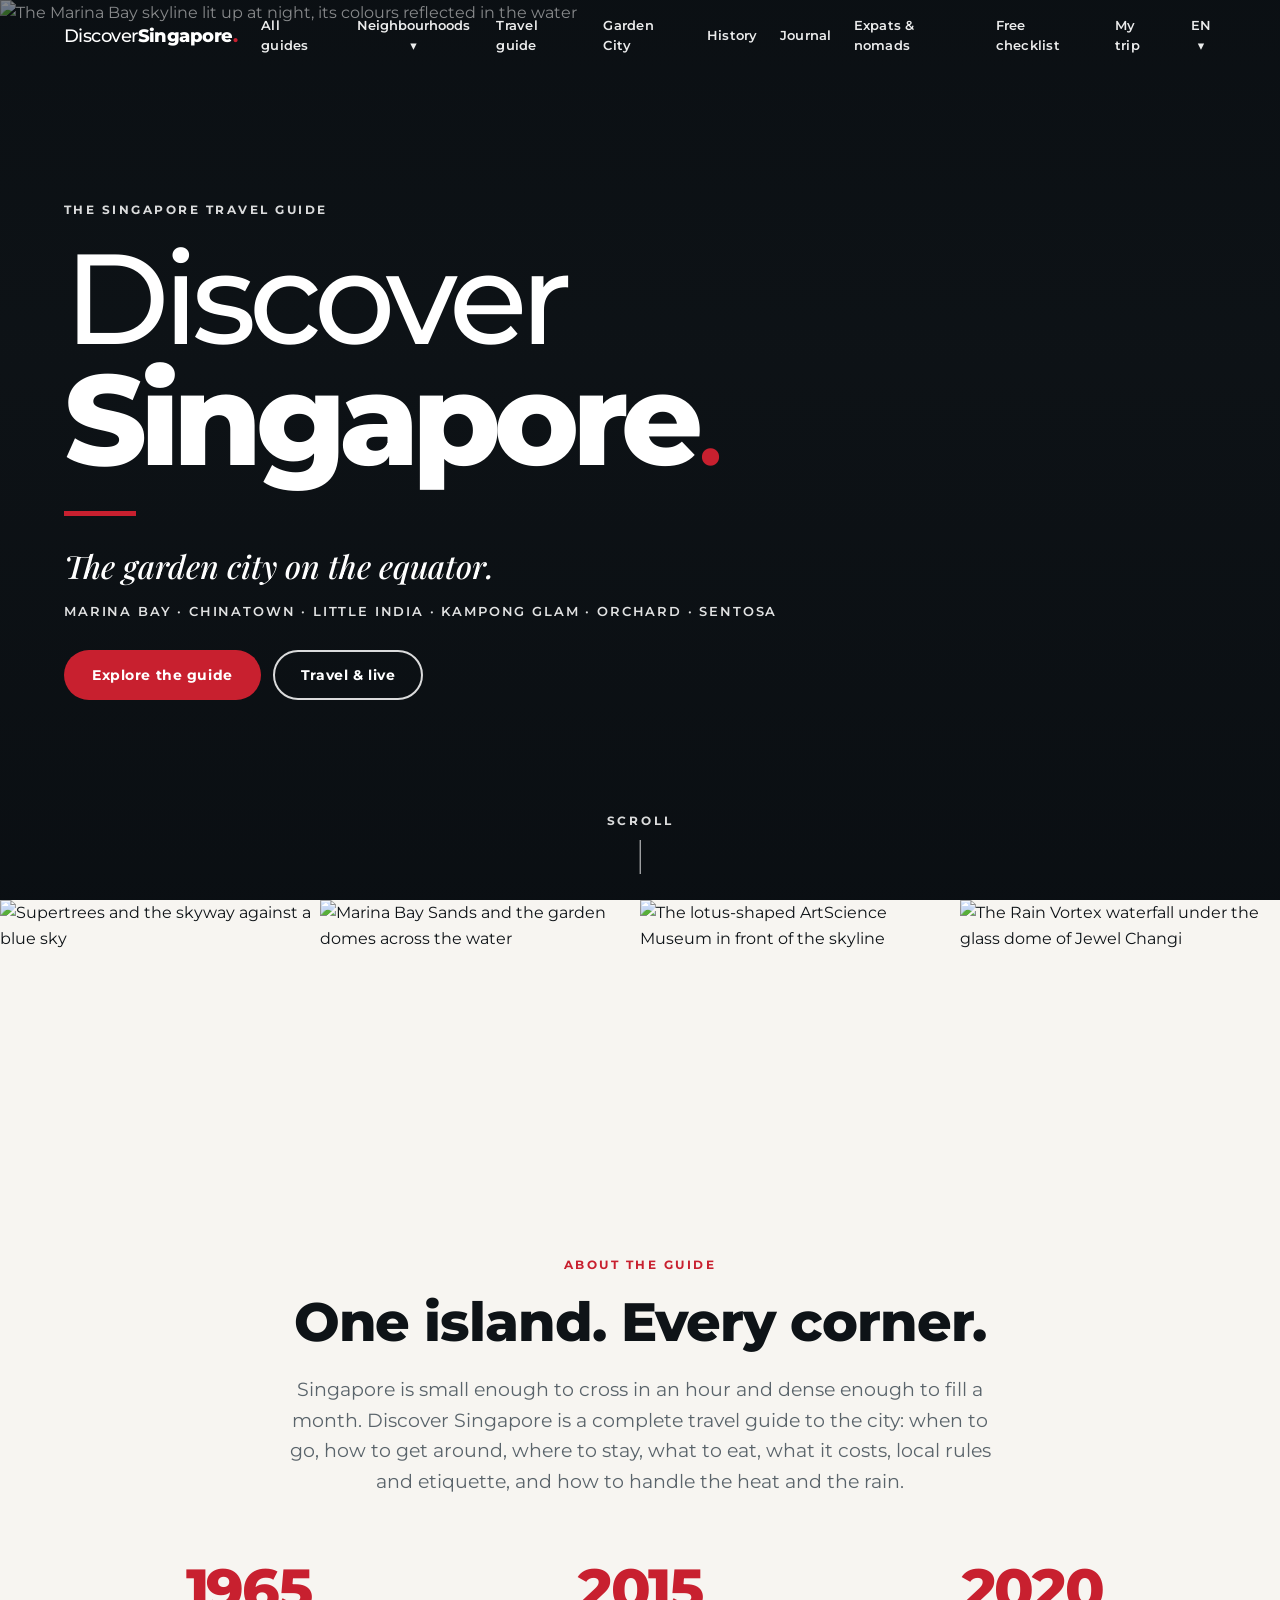
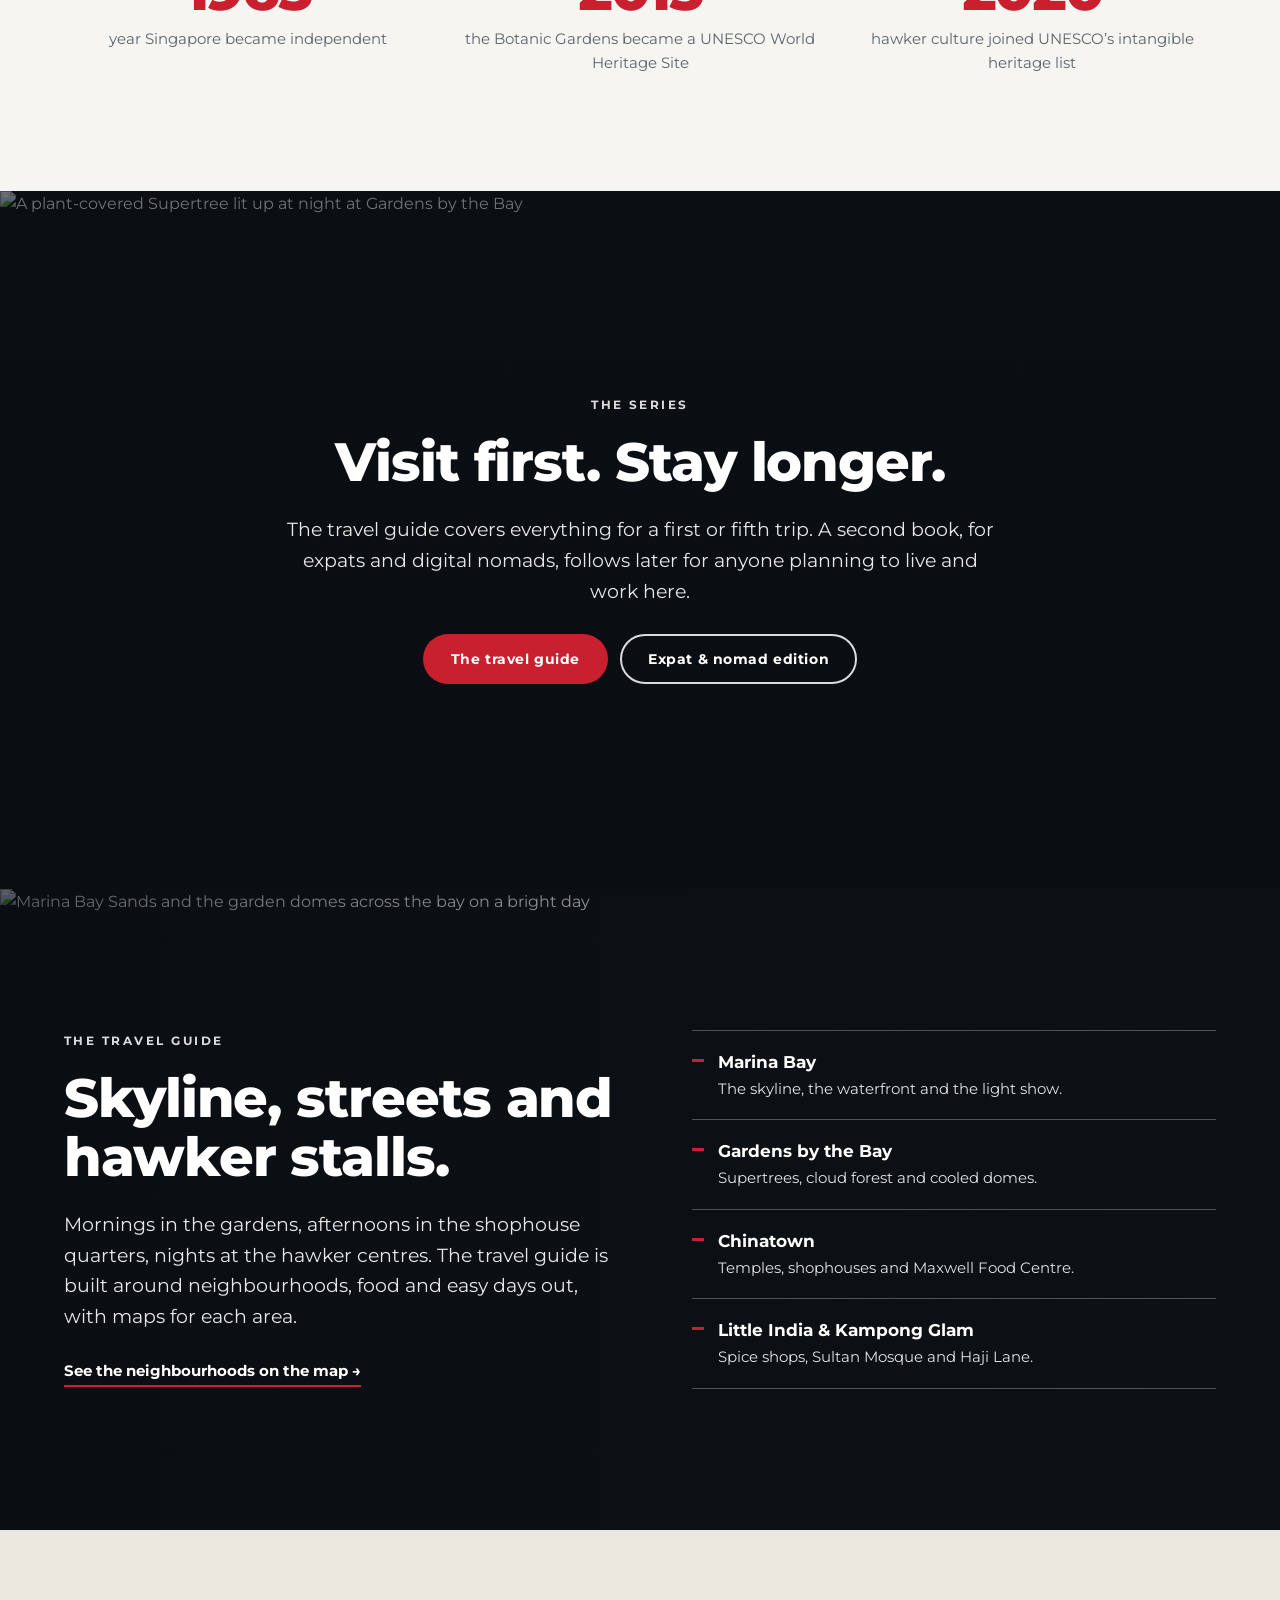
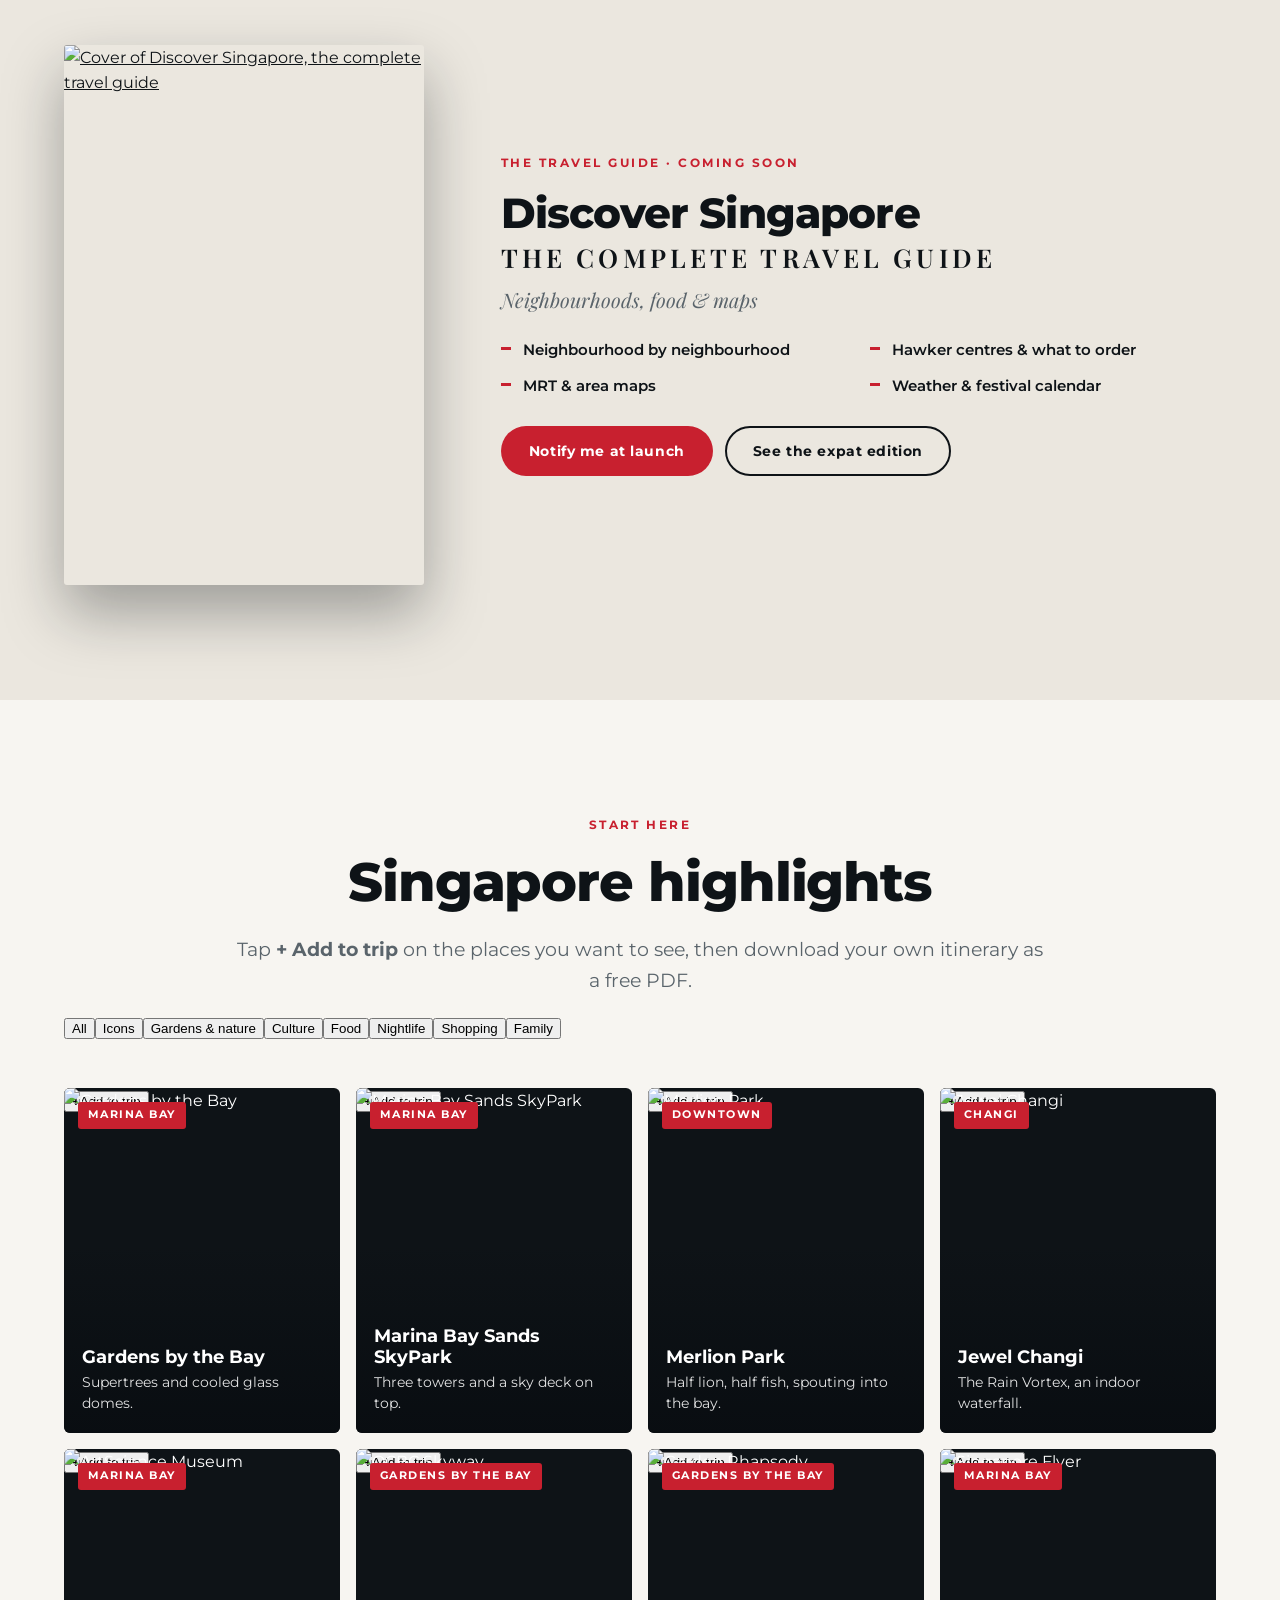
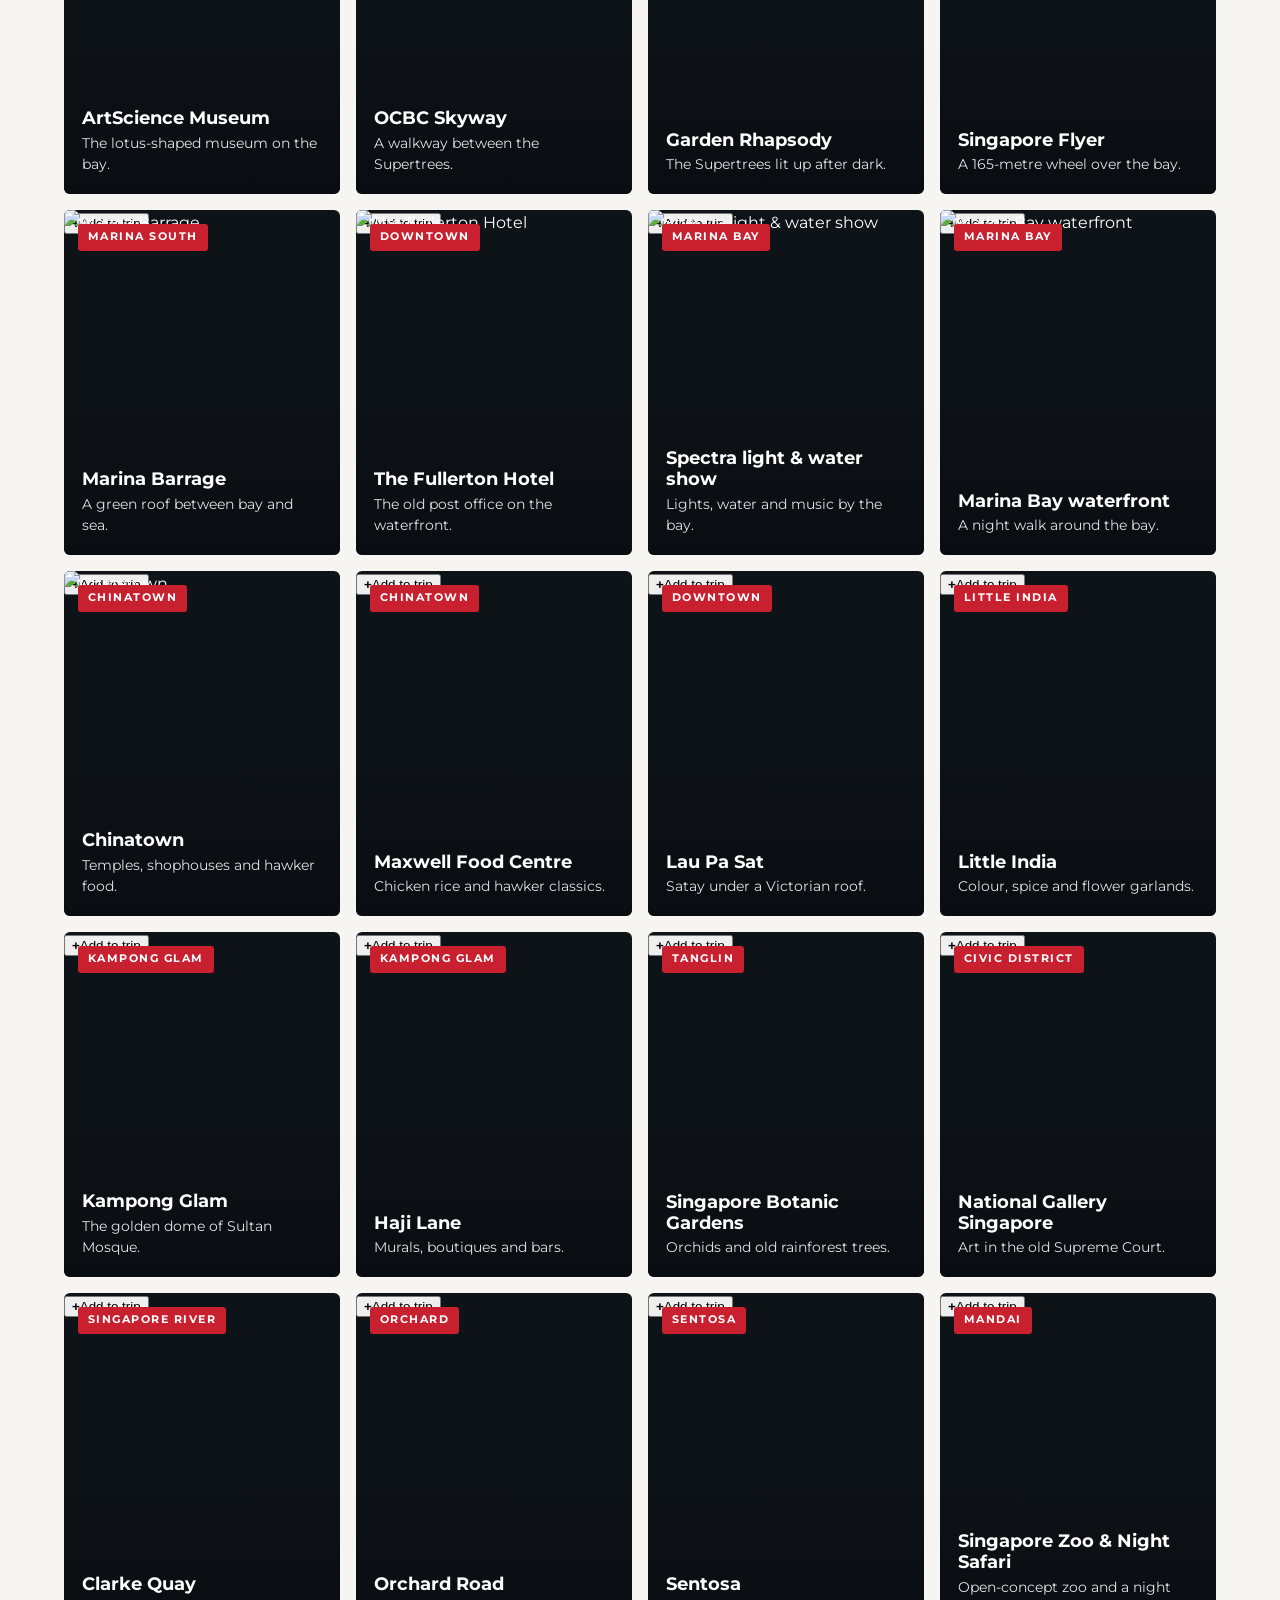
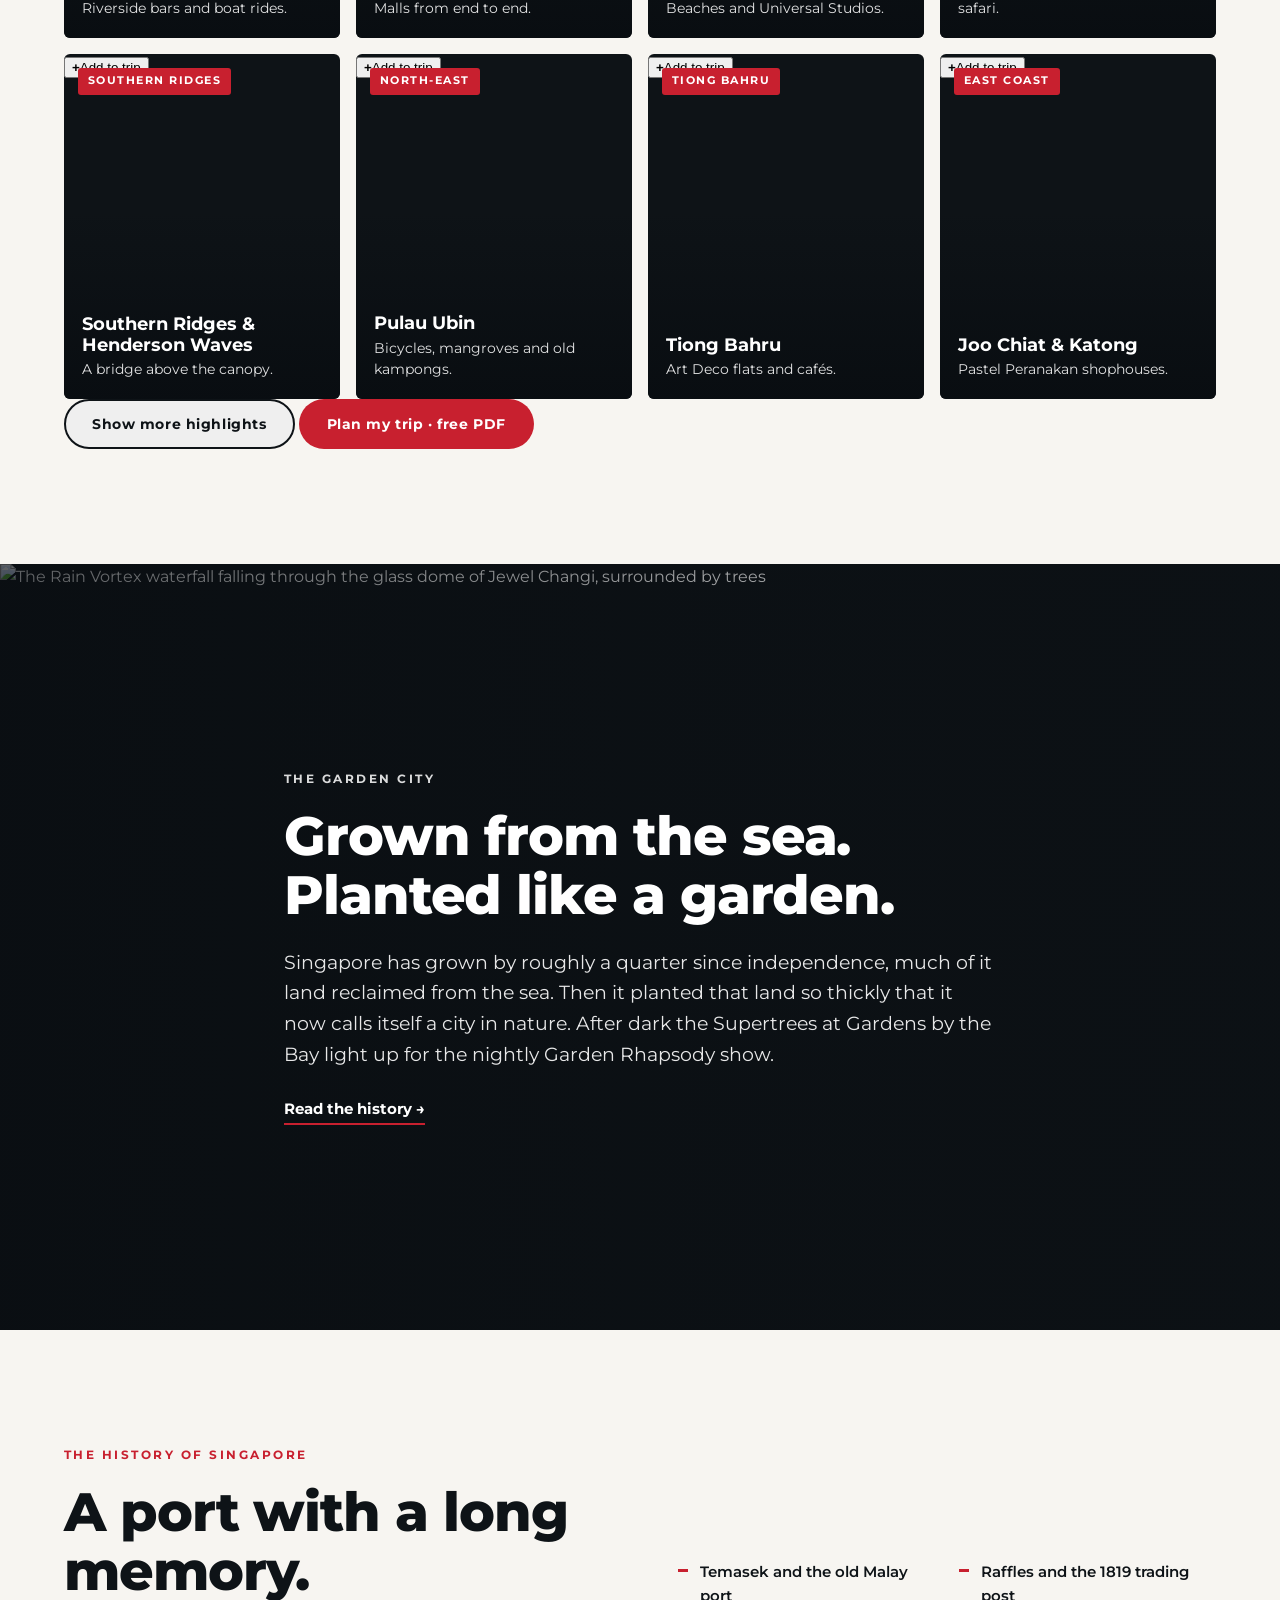
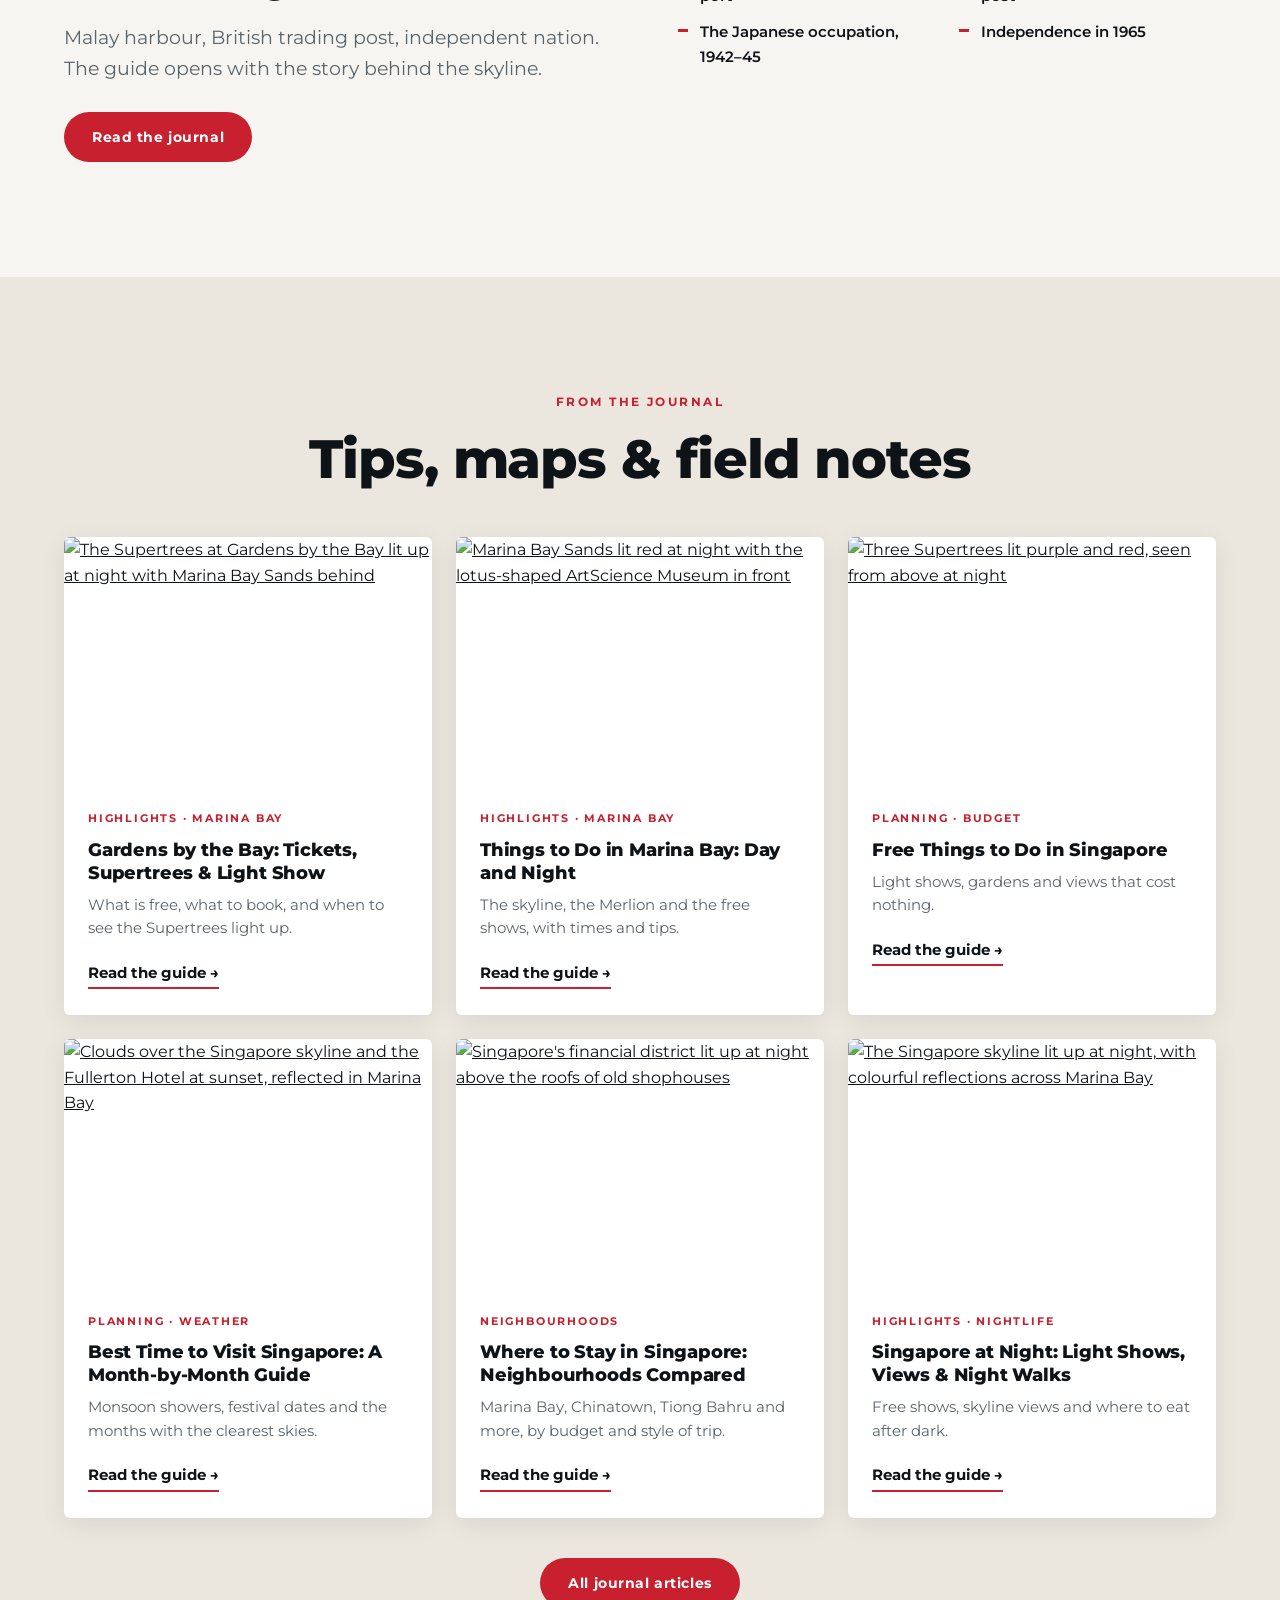
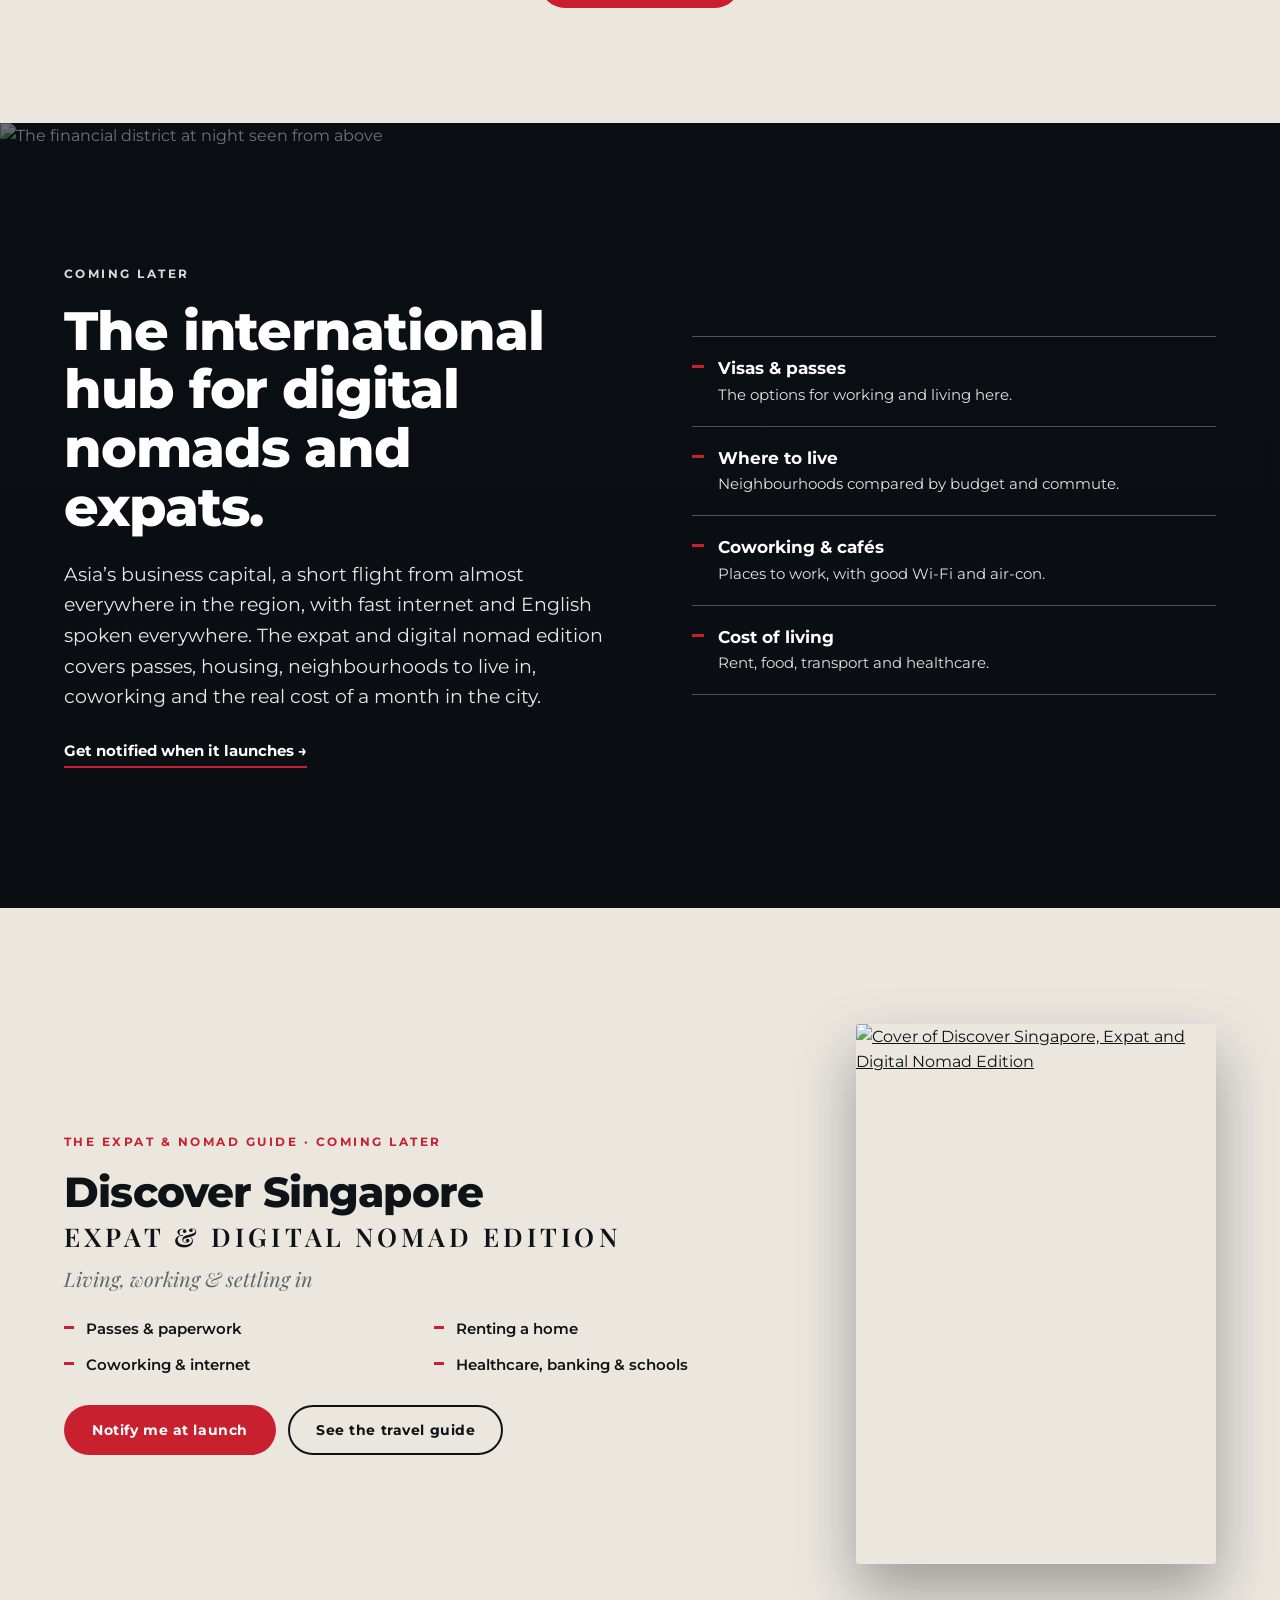
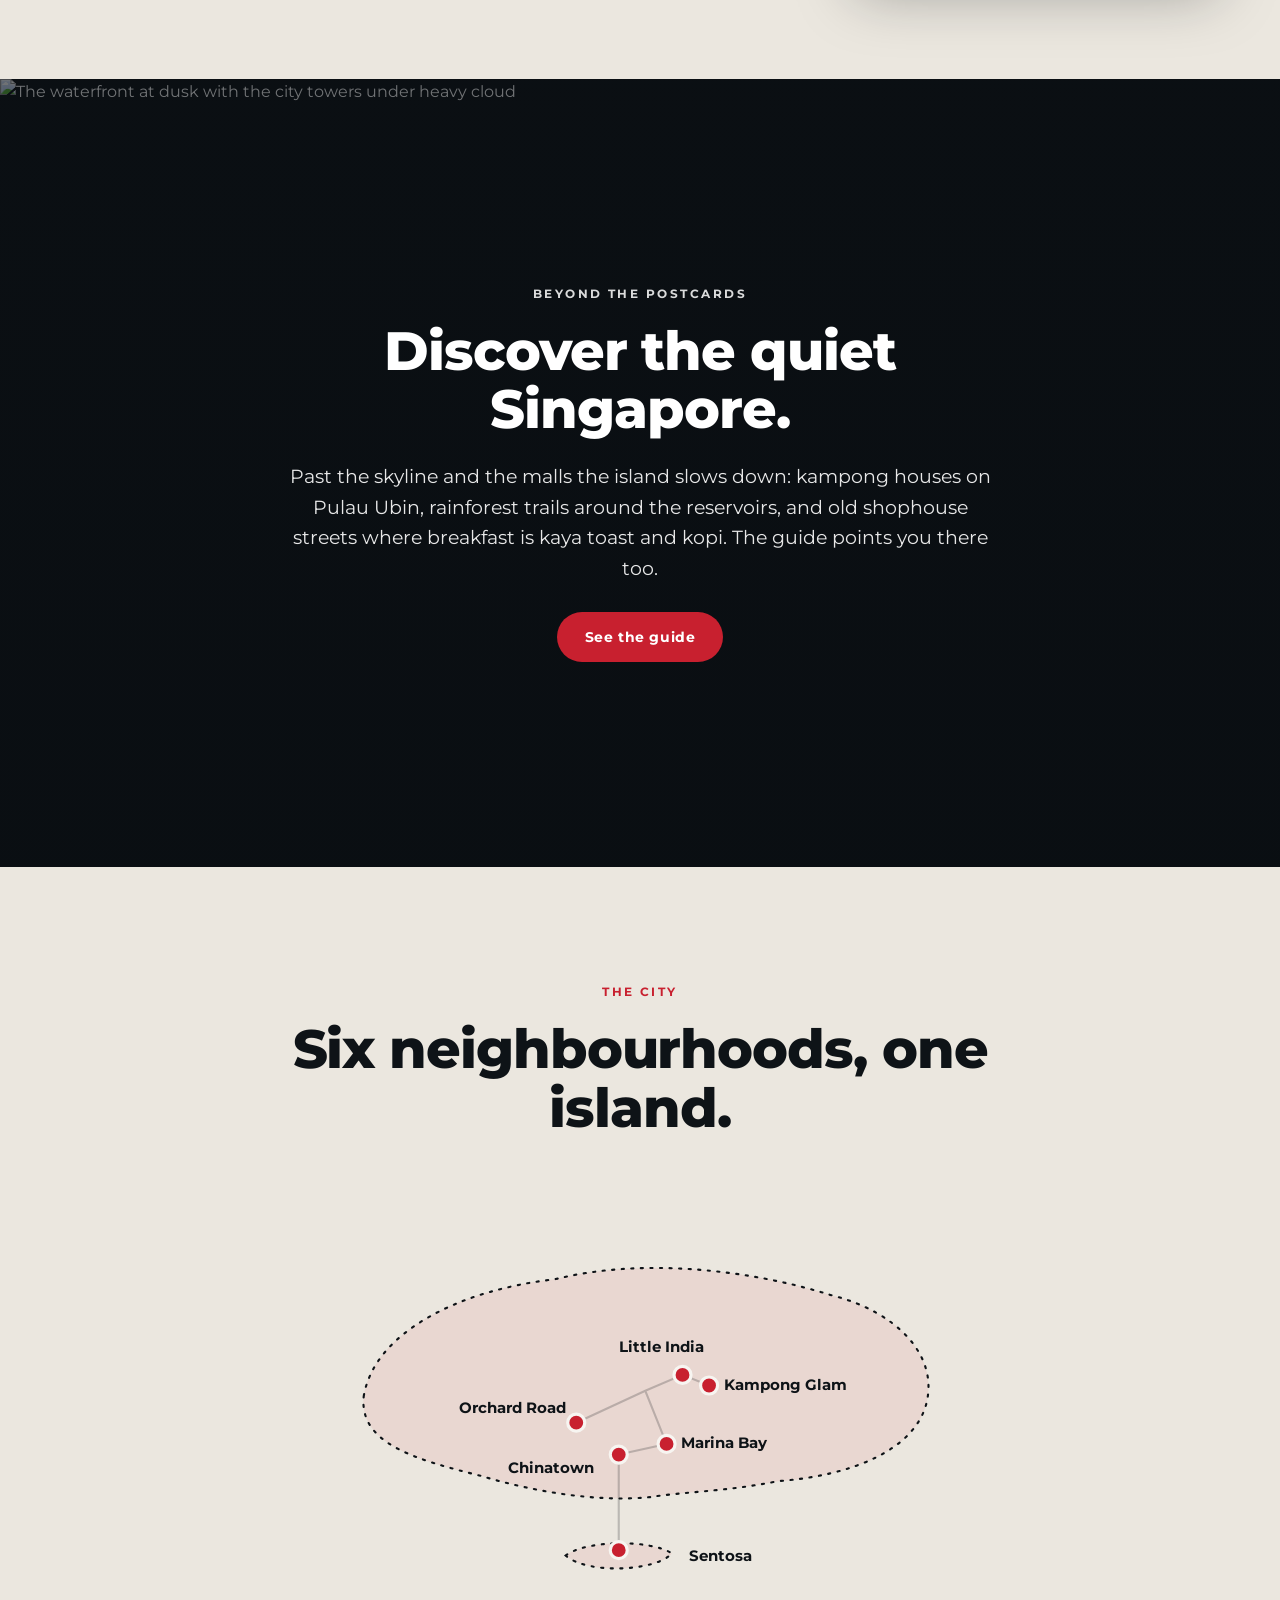
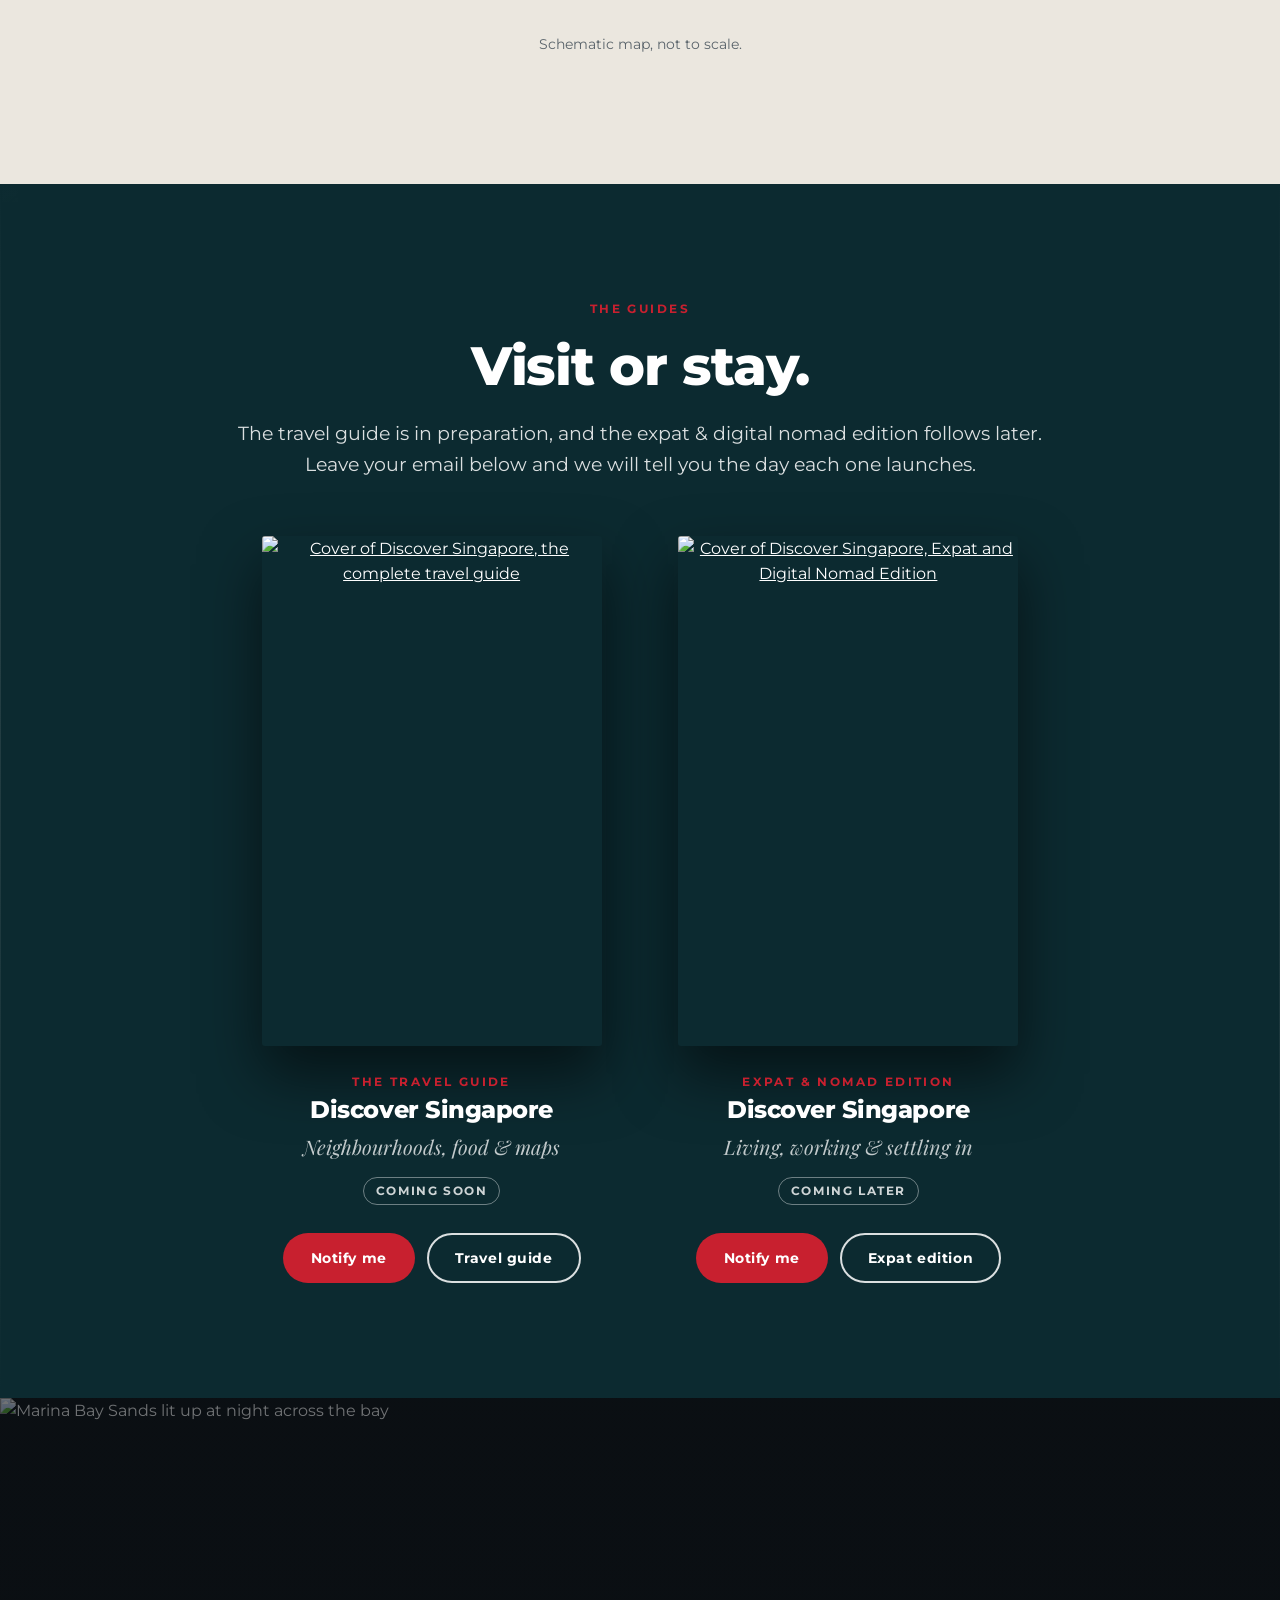
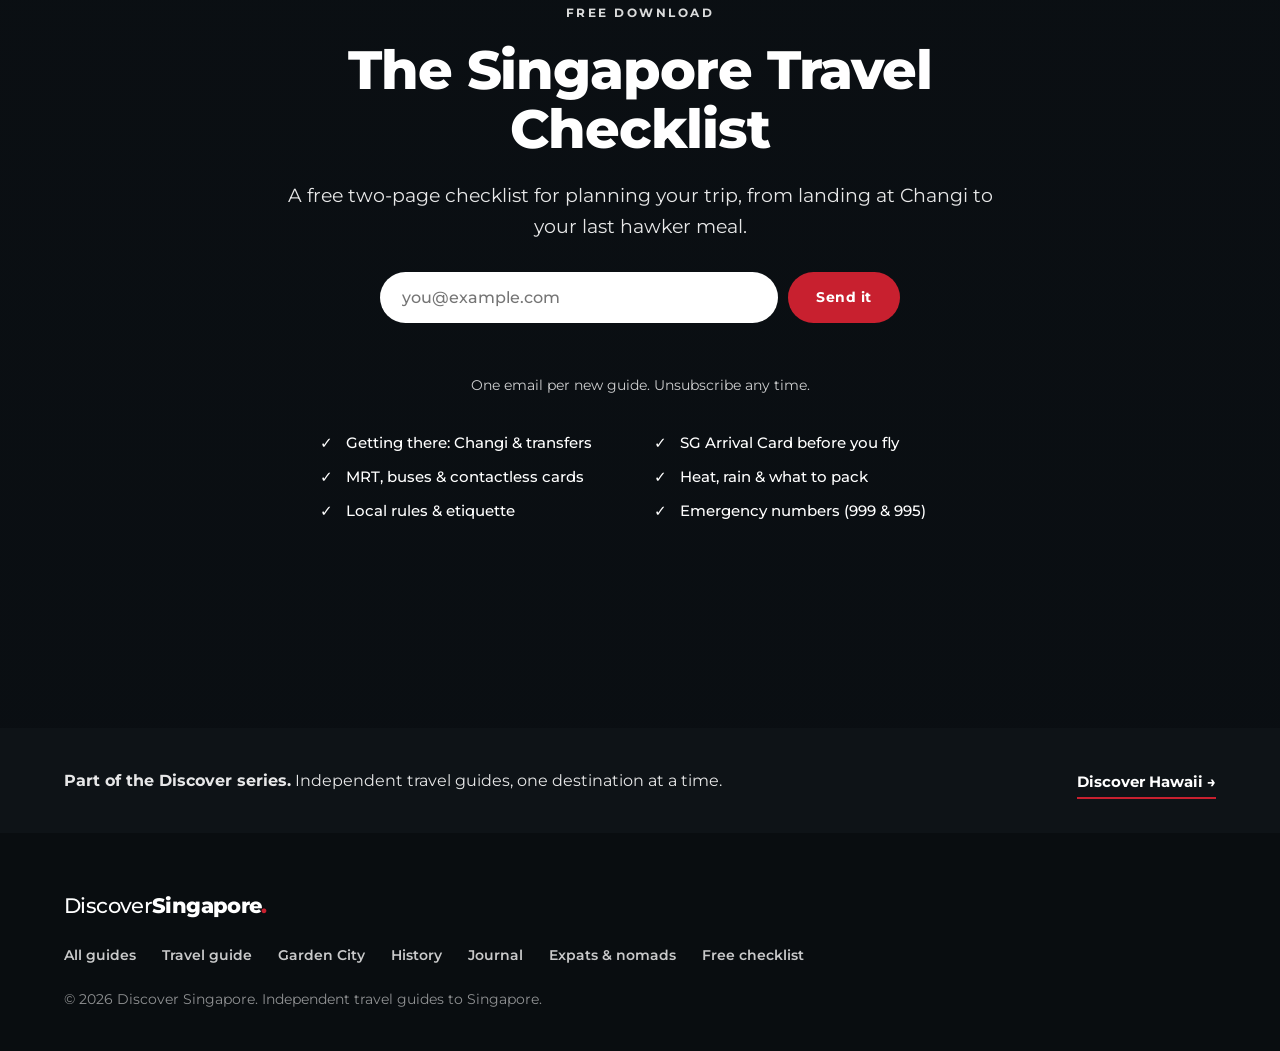
==== commit d4b952ca: "Add trip planner: filters, show more, add to trip, free PDF" ====
--- a/index.html
+++ b/index.html
@@ -270,6 +270,7 @@
 }
 
 </style>
+<link rel="stylesheet" href="/static/trip.css">
 </head>
 <body>
 
@@ -297,6 +298,7 @@
       <a href="#journal">Journal</a>
       <a href="#nomads">Expats &amp; nomads</a>
       <a href="#checklist">Free checklist</a>
+      <a class="nav-trip" href="/trip">My trip <span class="trip-count" data-trip-count></span></a>
       <div class="dropdown lang">
         <button class="dropdown-btn" aria-haspopup="true" aria-expanded="false">EN <span aria-hidden="true">▾</span></button>
         <div class="dropdown-menu">
@@ -411,20 +413,44 @@
     <div class="container">
       <p class="eyebrow center">Start here</p>
       <h2 class="center">Singapore highlights</h2>
-      <div class="card-grid">
-        <a class="card" href="#guides"><img src="assets/img/hl-supertree-grove-1800.jpg" srcset="assets/img/hl-supertree-grove-800.jpg 800w, assets/img/hl-supertree-grove-1800.jpg 1800w" sizes="(min-width: 900px) 25vw, (min-width: 600px) 50vw, 100vw" alt="Supertrees lit up at night with Marina Bay Sands behind" width="1800" height="2250" loading="lazy" decoding="async"><span class="card-tag">Gardens by the Bay</span><span class="card-body"><strong>Supertree Grove</strong><em>Lights and music every evening.</em></span></a>
-        <a class="card" href="#guides"><img src="assets/img/hl-marina-bay-sands-1800.jpg" srcset="assets/img/hl-marina-bay-sands-800.jpg 800w, assets/img/hl-marina-bay-sands-1800.jpg 1800w" sizes="(min-width: 900px) 25vw, (min-width: 600px) 50vw, 100vw" alt="Marina Bay Sands at night with the ArtScience Museum in front" width="1800" height="1200" loading="lazy" decoding="async"><span class="card-tag">Marina Bay</span><span class="card-body"><strong>Marina Bay Sands</strong><em>Three towers and a SkyPark on top.</em></span></a>
-        <a class="card" href="#guides"><img src="assets/img/hl-jewel-1800.jpg" srcset="assets/img/hl-jewel-800.jpg 800w, assets/img/hl-jewel-1800.jpg 1800w" sizes="(min-width: 900px) 25vw, (min-width: 600px) 50vw, 100vw" alt="The Rain Vortex falling through the glass dome of Jewel Changi" width="1717" height="2576" loading="lazy" decoding="async"><span class="card-tag">Changi</span><span class="card-body"><strong>Jewel Changi</strong><em>The Rain Vortex, an indoor waterfall.</em></span></a>
-        <a class="card" href="#guides"><img src="assets/img/hl-artscience-1800.jpg" srcset="assets/img/hl-artscience-800.jpg 800w, assets/img/hl-artscience-1800.jpg 1800w" sizes="(min-width: 900px) 25vw, (min-width: 600px) 50vw, 100vw" alt="The ArtScience Museum under a bright sky with palm trees" width="1800" height="2400" loading="lazy" decoding="async"><span class="card-tag">Marina Bay</span><span class="card-body"><strong>ArtScience Museum</strong><em>The lotus-shaped museum on the bay.</em></span></a>
-        <a class="card" href="#guides"><img src="assets/img/hl-skyway-1800.jpg" srcset="assets/img/hl-skyway-800.jpg 800w, assets/img/hl-skyway-1800.jpg 1800w" sizes="(min-width: 900px) 25vw, (min-width: 600px) 50vw, 100vw" alt="The skyway curving between Supertrees above the gardens" width="1800" height="1200" loading="lazy" decoding="async"><span class="card-tag">Gardens by the Bay</span><span class="card-body"><strong>The Skyway</strong><em>A walkway between the Supertrees.</em></span></a>
-        <a class="card" href="#guides"><img src="assets/img/hl-marina-barrage-1800.jpg" srcset="assets/img/hl-marina-barrage-800.jpg 800w, assets/img/hl-marina-barrage-1800.jpg 1800w" sizes="(min-width: 900px) 25vw, (min-width: 600px) 50vw, 100vw" alt="Aerial view of Marina Barrage and the garden domes with ships at sea" width="1800" height="900" loading="lazy" decoding="async"><span class="card-tag">Marina Bay</span><span class="card-body"><strong>Marina Barrage</strong><em>Dam, park and the anchored ships.</em></span></a>
-        <a class="card" href="#guides"><img src="assets/img/hl-fullerton-1800.jpg" srcset="assets/img/hl-fullerton-800.jpg 800w, assets/img/hl-fullerton-1800.jpg 1800w" sizes="(min-width: 900px) 25vw, (min-width: 600px) 50vw, 100vw" alt="The Fullerton Hotel and financial district reflected at sunset" width="1800" height="1013" loading="lazy" decoding="async"><span class="card-tag">Downtown</span><span class="card-body"><strong>The waterfront</strong><em>The Fullerton and the CBD at dusk.</em></span></a>
-        <a class="card" href="#guides"><img src="assets/img/hl-merlion-1800.jpg" srcset="assets/img/hl-merlion-800.jpg 800w, assets/img/hl-merlion-1800.jpg 1800w" sizes="(min-width: 900px) 25vw, (min-width: 600px) 50vw, 100vw" alt="The Merlion statue spouting water into Marina Bay at night, lit gold against the city" width="1717" height="2576" loading="lazy" decoding="async"><span class="card-tag">Marina Bay</span><span class="card-body"><strong>The Merlion</strong><em>Half lion, half fish, spouting into the bay.</em></span></a>
-        <a class="card" href="#guides"><img src="assets/img/hl-flyer-1800.jpg" srcset="assets/img/hl-flyer-800.jpg 800w, assets/img/hl-flyer-1800.jpg 1800w" sizes="(min-width: 900px) 25vw, (min-width: 600px) 50vw, 100vw" alt="Marina Bay Sands, the skyline and the Singapore Flyer reflected in the bay at night" width="1717" height="2576" loading="lazy" decoding="async"><span class="card-tag">Marina Bay</span><span class="card-body"><strong>Singapore Flyer</strong><em>The bay and skyline from the water’s edge.</em></span></a>
-        <a class="card" href="#guides"><img src="assets/img/hl-night-lights-1800.jpg" srcset="assets/img/hl-night-lights-800.jpg 800w, assets/img/hl-night-lights-1800.jpg 1800w" sizes="(min-width: 900px) 25vw, (min-width: 600px) 50vw, 100vw" alt="Glowing pink egg-shaped lights on the water below Marina Bay Sands" width="1498" height="1998" loading="lazy" decoding="async"><span class="card-tag">Marina Bay</span><span class="card-body"><strong>Lights by the bay</strong><em>Glowing art below the towers.</em></span></a>
-        <a class="card" href="#guides"><img src="assets/img/hl-bayfront-night-1800.jpg" srcset="assets/img/hl-bayfront-night-800.jpg 800w, assets/img/hl-bayfront-night-1800.jpg 1800w" sizes="(min-width: 900px) 25vw, (min-width: 600px) 50vw, 100vw" alt="Marina Bay Sands seen between two bridges, reflected in the water at night" width="1800" height="2250" loading="lazy" decoding="async"><span class="card-tag">Marina Bay</span><span class="card-body"><strong>Bayfront at night</strong><em>Bridges, palms and the SkyPark.</em></span></a>
-        <a class="card" href="#guides"><img src="assets/img/hl-supertrees-above-1800.jpg" srcset="assets/img/hl-supertrees-above-800.jpg 800w, assets/img/hl-supertrees-above-1800.jpg 1800w" sizes="(min-width: 900px) 25vw, (min-width: 600px) 50vw, 100vw" alt="Three Supertrees lit purple and red, seen from above at night" width="1717" height="2576" loading="lazy" decoding="async"><span class="card-tag">Gardens by the Bay</span><span class="card-body"><strong>Supertrees from above</strong><em>The grove lit up after dark.</em></span></a>
-      </div>
+      <p class="lead center">Tap <strong>+ Add to trip</strong> on the places you want to see, then download your own itinerary as a free PDF.</p>
+      <!--HL:START-->
+      <div class="hl-chips" role="group" aria-label="Filter highlights"><button class="hl-chip" type="button" data-cat="all" aria-pressed="true">All</button><button class="hl-chip" type="button" data-cat="icons" aria-pressed="false">Icons</button><button class="hl-chip" type="button" data-cat="nature" aria-pressed="false">Gardens & nature</button><button class="hl-chip" type="button" data-cat="culture" aria-pressed="false">Culture</button><button class="hl-chip" type="button" data-cat="food" aria-pressed="false">Food</button><button class="hl-chip" type="button" data-cat="nightlife" aria-pressed="false">Nightlife</button><button class="hl-chip" type="button" data-cat="shopping" aria-pressed="false">Shopping</button><button class="hl-chip" type="button" data-cat="family" aria-pressed="false">Family</button></div>
+      <div class="card-grid" id="hlGrid">
+        <div class="card hl" data-cats="icons nature family"><img src="assets/img/hl-supertree-grove-1800.jpg" srcset="assets/img/hl-supertree-grove-800.jpg 800w, assets/img/hl-supertree-grove-1800.jpg 1800w" sizes="(min-width: 900px) 25vw, (min-width: 600px) 50vw, 100vw" alt="Gardens by the Bay" loading="lazy" decoding="async"><span class="card-tag">Marina Bay</span><button class="addt" type="button" data-trip="gardens-by-the-bay" aria-pressed="false" aria-label="Add Gardens by the Bay to my trip"><b>+</b><span>Add to trip</span></button><span class="card-body"><strong>Gardens by the Bay</strong><em>Supertrees and cooled glass domes.</em></span></div>
+        <div class="card hl" data-cats="icons nightlife"><img src="assets/img/hl-marina-bay-sands-1800.jpg" srcset="assets/img/hl-marina-bay-sands-800.jpg 800w, assets/img/hl-marina-bay-sands-1800.jpg 1800w" sizes="(min-width: 900px) 25vw, (min-width: 600px) 50vw, 100vw" alt="Marina Bay Sands SkyPark" loading="lazy" decoding="async"><span class="card-tag">Marina Bay</span><button class="addt" type="button" data-trip="marina-bay-sands-skypark" aria-pressed="false" aria-label="Add Marina Bay Sands SkyPark to my trip"><b>+</b><span>Add to trip</span></button><span class="card-body"><strong>Marina Bay Sands SkyPark</strong><em>Three towers and a sky deck on top.</em></span></div>
+        <div class="card hl" data-cats="icons"><img src="assets/img/hl-merlion-1800.jpg" srcset="assets/img/hl-merlion-800.jpg 800w, assets/img/hl-merlion-1800.jpg 1800w" sizes="(min-width: 900px) 25vw, (min-width: 600px) 50vw, 100vw" alt="Merlion Park" loading="lazy" decoding="async"><span class="card-tag">Downtown</span><button class="addt" type="button" data-trip="merlion-park" aria-pressed="false" aria-label="Add Merlion Park to my trip"><b>+</b><span>Add to trip</span></button><span class="card-body"><strong>Merlion Park</strong><em>Half lion, half fish, spouting into the bay.</em></span></div>
+        <div class="card hl" data-cats="icons shopping family"><img src="assets/img/hl-jewel-1800.jpg" srcset="assets/img/hl-jewel-800.jpg 800w, assets/img/hl-jewel-1800.jpg 1800w" sizes="(min-width: 900px) 25vw, (min-width: 600px) 50vw, 100vw" alt="Jewel Changi" loading="lazy" decoding="async"><span class="card-tag">Changi</span><button class="addt" type="button" data-trip="jewel-changi" aria-pressed="false" aria-label="Add Jewel Changi to my trip"><b>+</b><span>Add to trip</span></button><span class="card-body"><strong>Jewel Changi</strong><em>The Rain Vortex, an indoor waterfall.</em></span></div>
+        <div class="card hl" data-cats="culture family"><img src="assets/img/hl-artscience-1800.jpg" srcset="assets/img/hl-artscience-800.jpg 800w, assets/img/hl-artscience-1800.jpg 1800w" sizes="(min-width: 900px) 25vw, (min-width: 600px) 50vw, 100vw" alt="ArtScience Museum" loading="lazy" decoding="async"><span class="card-tag">Marina Bay</span><button class="addt" type="button" data-trip="artscience-museum" aria-pressed="false" aria-label="Add ArtScience Museum to my trip"><b>+</b><span>Add to trip</span></button><span class="card-body"><strong>ArtScience Museum</strong><em>The lotus-shaped museum on the bay.</em></span></div>
+        <div class="card hl" data-cats="nature"><img src="assets/img/hl-skyway-1800.jpg" srcset="assets/img/hl-skyway-800.jpg 800w, assets/img/hl-skyway-1800.jpg 1800w" sizes="(min-width: 900px) 25vw, (min-width: 600px) 50vw, 100vw" alt="OCBC Skyway" loading="lazy" decoding="async"><span class="card-tag">Gardens by the Bay</span><button class="addt" type="button" data-trip="ocbc-skyway" aria-pressed="false" aria-label="Add OCBC Skyway to my trip"><b>+</b><span>Add to trip</span></button><span class="card-body"><strong>OCBC Skyway</strong><em>A walkway between the Supertrees.</em></span></div>
+        <div class="card hl" data-cats="nightlife nature family"><img src="assets/img/hl-supertrees-above-1800.jpg" srcset="assets/img/hl-supertrees-above-800.jpg 800w, assets/img/hl-supertrees-above-1800.jpg 1800w" sizes="(min-width: 900px) 25vw, (min-width: 600px) 50vw, 100vw" alt="Garden Rhapsody" loading="lazy" decoding="async"><span class="card-tag">Gardens by the Bay</span><button class="addt" type="button" data-trip="garden-rhapsody" aria-pressed="false" aria-label="Add Garden Rhapsody to my trip"><b>+</b><span>Add to trip</span></button><span class="card-body"><strong>Garden Rhapsody</strong><em>The Supertrees lit up after dark.</em></span></div>
+        <div class="card hl" data-cats="icons family"><img src="assets/img/hl-flyer-1800.jpg" srcset="assets/img/hl-flyer-800.jpg 800w, assets/img/hl-flyer-1800.jpg 1800w" sizes="(min-width: 900px) 25vw, (min-width: 600px) 50vw, 100vw" alt="Singapore Flyer" loading="lazy" decoding="async"><span class="card-tag">Marina Bay</span><button class="addt" type="button" data-trip="singapore-flyer" aria-pressed="false" aria-label="Add Singapore Flyer to my trip"><b>+</b><span>Add to trip</span></button><span class="card-body"><strong>Singapore Flyer</strong><em>A 165-metre wheel over the bay.</em></span></div>
+        <div class="card hl" data-cats="nature family"><img src="assets/img/hl-marina-barrage-1800.jpg" srcset="assets/img/hl-marina-barrage-800.jpg 800w, assets/img/hl-marina-barrage-1800.jpg 1800w" sizes="(min-width: 900px) 25vw, (min-width: 600px) 50vw, 100vw" alt="Marina Barrage" loading="lazy" decoding="async"><span class="card-tag">Marina South</span><button class="addt" type="button" data-trip="marina-barrage" aria-pressed="false" aria-label="Add Marina Barrage to my trip"><b>+</b><span>Add to trip</span></button><span class="card-body"><strong>Marina Barrage</strong><em>A green roof between bay and sea.</em></span></div>
+        <div class="card hl" data-cats="culture icons"><img src="assets/img/hl-fullerton-1800.jpg" srcset="assets/img/hl-fullerton-800.jpg 800w, assets/img/hl-fullerton-1800.jpg 1800w" sizes="(min-width: 900px) 25vw, (min-width: 600px) 50vw, 100vw" alt="The Fullerton Hotel" loading="lazy" decoding="async"><span class="card-tag">Downtown</span><button class="addt" type="button" data-trip="fullerton-hotel" aria-pressed="false" aria-label="Add The Fullerton Hotel to my trip"><b>+</b><span>Add to trip</span></button><span class="card-body"><strong>The Fullerton Hotel</strong><em>The old post office on the waterfront.</em></span></div>
+        <div class="card hl" data-cats="nightlife family"><img src="assets/img/hl-night-lights-1800.jpg" srcset="assets/img/hl-night-lights-800.jpg 800w, assets/img/hl-night-lights-1800.jpg 1800w" sizes="(min-width: 900px) 25vw, (min-width: 600px) 50vw, 100vw" alt="Spectra light &amp; water show" loading="lazy" decoding="async"><span class="card-tag">Marina Bay</span><button class="addt" type="button" data-trip="spectra-show" aria-pressed="false" aria-label="Add Spectra light &amp; water show to my trip"><b>+</b><span>Add to trip</span></button><span class="card-body"><strong>Spectra light &amp; water show</strong><em>Lights, water and music by the bay.</em></span></div>
+        <div class="card hl" data-cats="nightlife icons"><img src="assets/img/hl-bayfront-night-1800.jpg" srcset="assets/img/hl-bayfront-night-800.jpg 800w, assets/img/hl-bayfront-night-1800.jpg 1800w" sizes="(min-width: 900px) 25vw, (min-width: 600px) 50vw, 100vw" alt="Marina Bay waterfront" loading="lazy" decoding="async"><span class="card-tag">Marina Bay</span><button class="addt" type="button" data-trip="marina-bay-promenade" aria-pressed="false" aria-label="Add Marina Bay waterfront to my trip"><b>+</b><span>Add to trip</span></button><span class="card-body"><strong>Marina Bay waterfront</strong><em>A night walk around the bay.</em></span></div>
+        <div class="card hl" data-cats="culture food shopping" hidden><img src="assets/img/journal-shophouses-1800.jpg" srcset="assets/img/journal-shophouses-800.jpg 800w, assets/img/journal-shophouses-1800.jpg 1800w" sizes="(min-width: 900px) 25vw, (min-width: 600px) 50vw, 100vw" alt="Chinatown" loading="lazy" decoding="async"><span class="card-tag">Chinatown</span><button class="addt" type="button" data-trip="chinatown" aria-pressed="false" aria-label="Add Chinatown to my trip"><b>+</b><span>Add to trip</span></button><span class="card-body"><strong>Chinatown</strong><em>Temples, shophouses and hawker food.</em></span></div>
+        <div class="card hl" data-cats="food" hidden><span class="card-ph" data-kind="Hawker centre" aria-hidden="true"></span><span class="card-tag">Chinatown</span><button class="addt" type="button" data-trip="maxwell-food-centre" aria-pressed="false" aria-label="Add Maxwell Food Centre to my trip"><b>+</b><span>Add to trip</span></button><span class="card-body"><strong>Maxwell Food Centre</strong><em>Chicken rice and hawker classics.</em></span></div>
+        <div class="card hl" data-cats="food nightlife" hidden><span class="card-ph" data-kind="Hawker centre" aria-hidden="true"></span><span class="card-tag">Downtown</span><button class="addt" type="button" data-trip="lau-pa-sat" aria-pressed="false" aria-label="Add Lau Pa Sat to my trip"><b>+</b><span>Add to trip</span></button><span class="card-body"><strong>Lau Pa Sat</strong><em>Satay under a Victorian roof.</em></span></div>
+        <div class="card hl" data-cats="culture food shopping" hidden><span class="card-ph" data-kind="Neighbourhood" aria-hidden="true"></span><span class="card-tag">Little India</span><button class="addt" type="button" data-trip="little-india" aria-pressed="false" aria-label="Add Little India to my trip"><b>+</b><span>Add to trip</span></button><span class="card-body"><strong>Little India</strong><em>Colour, spice and flower garlands.</em></span></div>
+        <div class="card hl" data-cats="culture food shopping" hidden><span class="card-ph" data-kind="Neighbourhood" aria-hidden="true"></span><span class="card-tag">Kampong Glam</span><button class="addt" type="button" data-trip="kampong-glam" aria-pressed="false" aria-label="Add Kampong Glam to my trip"><b>+</b><span>Add to trip</span></button><span class="card-body"><strong>Kampong Glam</strong><em>The golden dome of Sultan Mosque.</em></span></div>
+        <div class="card hl" data-cats="nightlife shopping" hidden><span class="card-ph" data-kind="Street" aria-hidden="true"></span><span class="card-tag">Kampong Glam</span><button class="addt" type="button" data-trip="haji-lane" aria-pressed="false" aria-label="Add Haji Lane to my trip"><b>+</b><span>Add to trip</span></button><span class="card-body"><strong>Haji Lane</strong><em>Murals, boutiques and bars.</em></span></div>
+        <div class="card hl" data-cats="nature family" hidden><span class="card-ph" data-kind="Gardens" aria-hidden="true"></span><span class="card-tag">Tanglin</span><button class="addt" type="button" data-trip="botanic-gardens" aria-pressed="false" aria-label="Add Singapore Botanic Gardens to my trip"><b>+</b><span>Add to trip</span></button><span class="card-body"><strong>Singapore Botanic Gardens</strong><em>Orchids and old rainforest trees.</em></span></div>
+        <div class="card hl" data-cats="culture" hidden><span class="card-ph" data-kind="Museum" aria-hidden="true"></span><span class="card-tag">Civic District</span><button class="addt" type="button" data-trip="national-gallery" aria-pressed="false" aria-label="Add National Gallery Singapore to my trip"><b>+</b><span>Add to trip</span></button><span class="card-body"><strong>National Gallery Singapore</strong><em>Art in the old Supreme Court.</em></span></div>
+        <div class="card hl" data-cats="nightlife food" hidden><span class="card-ph" data-kind="Riverside" aria-hidden="true"></span><span class="card-tag">Singapore River</span><button class="addt" type="button" data-trip="clarke-quay" aria-pressed="false" aria-label="Add Clarke Quay to my trip"><b>+</b><span>Add to trip</span></button><span class="card-body"><strong>Clarke Quay</strong><em>Riverside bars and boat rides.</em></span></div>
+        <div class="card hl" data-cats="shopping" hidden><span class="card-ph" data-kind="Shopping street" aria-hidden="true"></span><span class="card-tag">Orchard</span><button class="addt" type="button" data-trip="orchard-road" aria-pressed="false" aria-label="Add Orchard Road to my trip"><b>+</b><span>Add to trip</span></button><span class="card-body"><strong>Orchard Road</strong><em>Malls from end to end.</em></span></div>
+        <div class="card hl" data-cats="family" hidden><span class="card-ph" data-kind="Island" aria-hidden="true"></span><span class="card-tag">Sentosa</span><button class="addt" type="button" data-trip="sentosa" aria-pressed="false" aria-label="Add Sentosa to my trip"><b>+</b><span>Add to trip</span></button><span class="card-body"><strong>Sentosa</strong><em>Beaches and Universal Studios.</em></span></div>
+        <div class="card hl" data-cats="family nature" hidden><span class="card-ph" data-kind="Wildlife park" aria-hidden="true"></span><span class="card-tag">Mandai</span><button class="addt" type="button" data-trip="mandai" aria-pressed="false" aria-label="Add Singapore Zoo &amp; Night Safari to my trip"><b>+</b><span>Add to trip</span></button><span class="card-body"><strong>Singapore Zoo &amp; Night Safari</strong><em>Open-concept zoo and a night safari.</em></span></div>
+        <div class="card hl" data-cats="nature" hidden><span class="card-ph" data-kind="Walk" aria-hidden="true"></span><span class="card-tag">Southern Ridges</span><button class="addt" type="button" data-trip="southern-ridges" aria-pressed="false" aria-label="Add Southern Ridges &amp; Henderson Waves to my trip"><b>+</b><span>Add to trip</span></button><span class="card-body"><strong>Southern Ridges &amp; Henderson Waves</strong><em>A bridge above the canopy.</em></span></div>
+        <div class="card hl" data-cats="nature" hidden><span class="card-ph" data-kind="Island" aria-hidden="true"></span><span class="card-tag">North-east</span><button class="addt" type="button" data-trip="pulau-ubin" aria-pressed="false" aria-label="Add Pulau Ubin to my trip"><b>+</b><span>Add to trip</span></button><span class="card-body"><strong>Pulau Ubin</strong><em>Bicycles, mangroves and old kampongs.</em></span></div>
+        <div class="card hl" data-cats="food culture" hidden><span class="card-ph" data-kind="Neighbourhood" aria-hidden="true"></span><span class="card-tag">Tiong Bahru</span><button class="addt" type="button" data-trip="tiong-bahru" aria-pressed="false" aria-label="Add Tiong Bahru to my trip"><b>+</b><span>Add to trip</span></button><span class="card-body"><strong>Tiong Bahru</strong><em>Art Deco flats and cafés.</em></span></div>
+        <div class="card hl" data-cats="culture food" hidden><span class="card-ph" data-kind="Neighbourhood" aria-hidden="true"></span><span class="card-tag">East coast</span><button class="addt" type="button" data-trip="joo-chiat" aria-pressed="false" aria-label="Add Joo Chiat &amp; Katong to my trip"><b>+</b><span>Add to trip</span></button><span class="card-body"><strong>Joo Chiat &amp; Katong</strong><em>Pastel Peranakan shophouses.</em></span></div>
+      </div>
+      <div class="hl-foot">
+        <button class="btn outline" type="button" id="hlMore">Show more highlights</button>
+        <a class="btn primary" href="/trip">Plan my trip · free PDF</a>
+      </div>
+      <!--HL:END-->
     </div>
   </section>
 
@@ -735,5 +761,6 @@
 })();
 
 </script>
+<script src="/static/trip.js" defer></script>
 </body>
 </html>
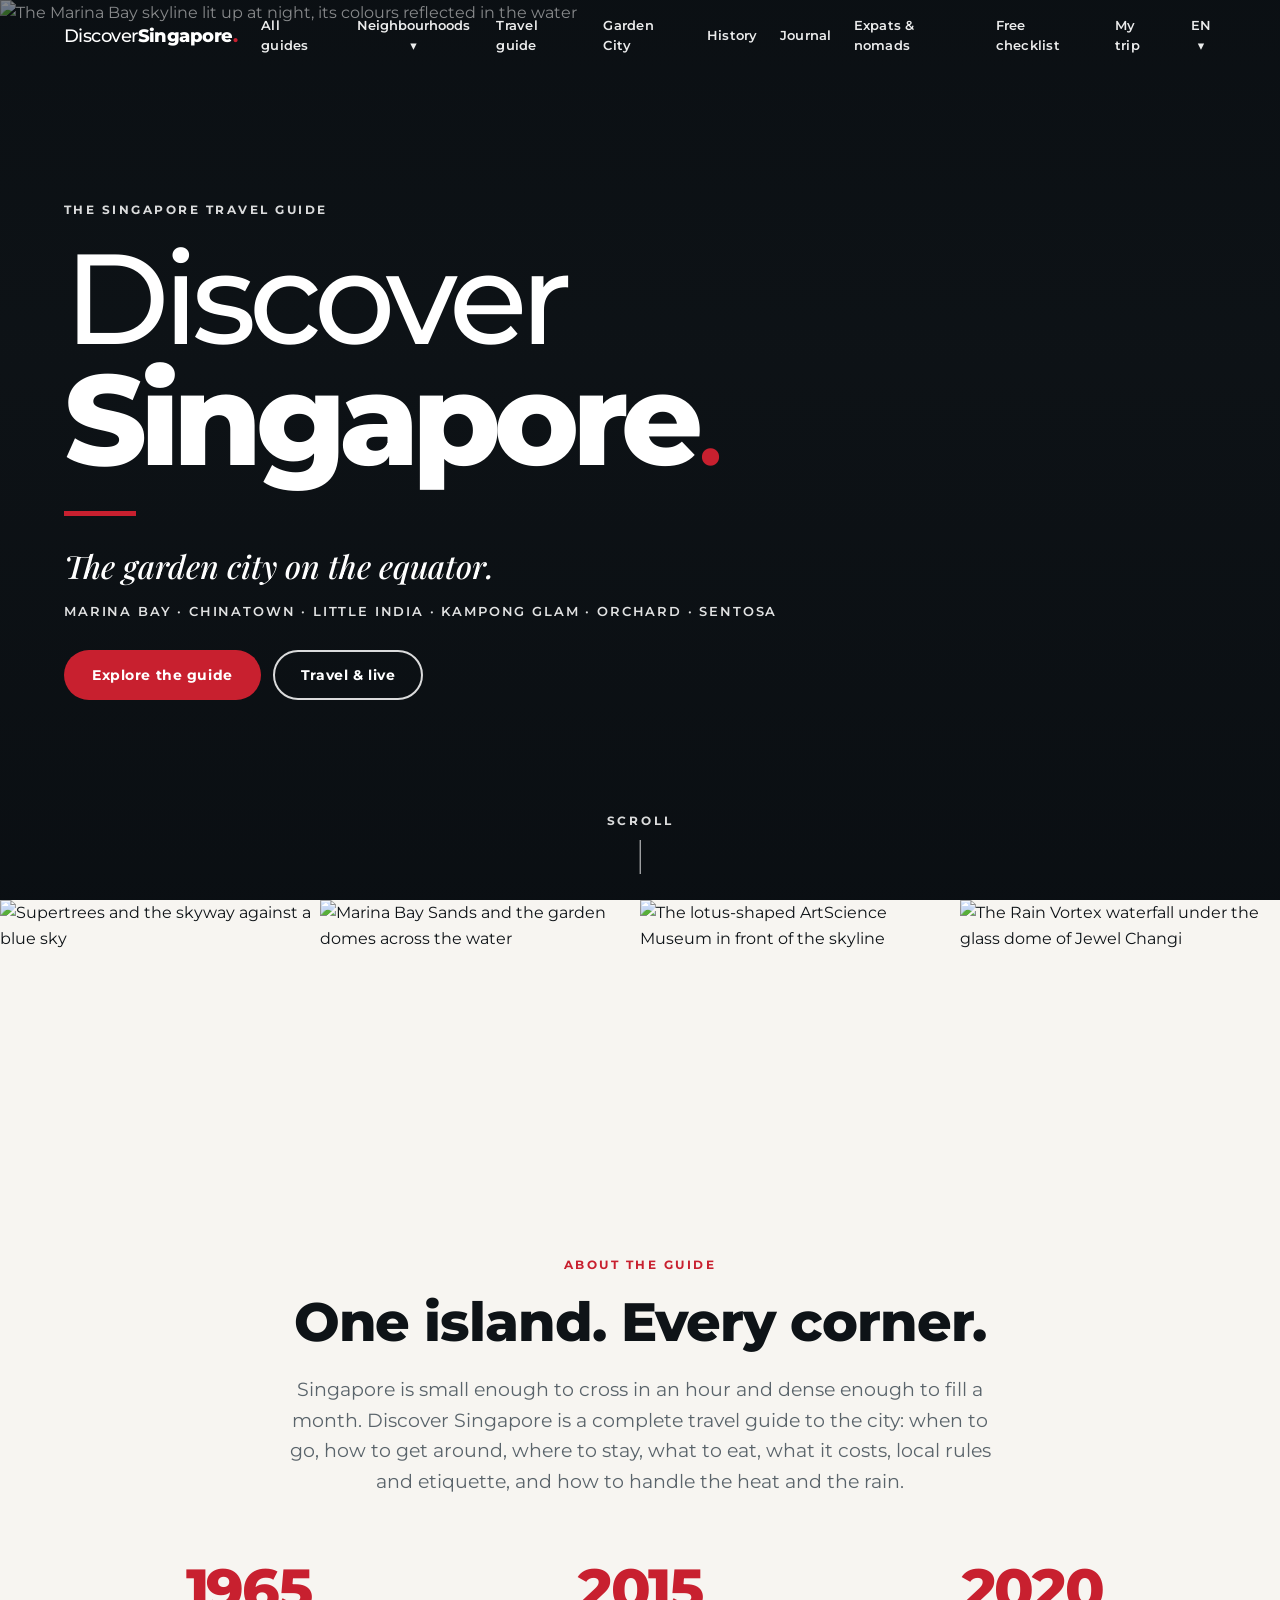
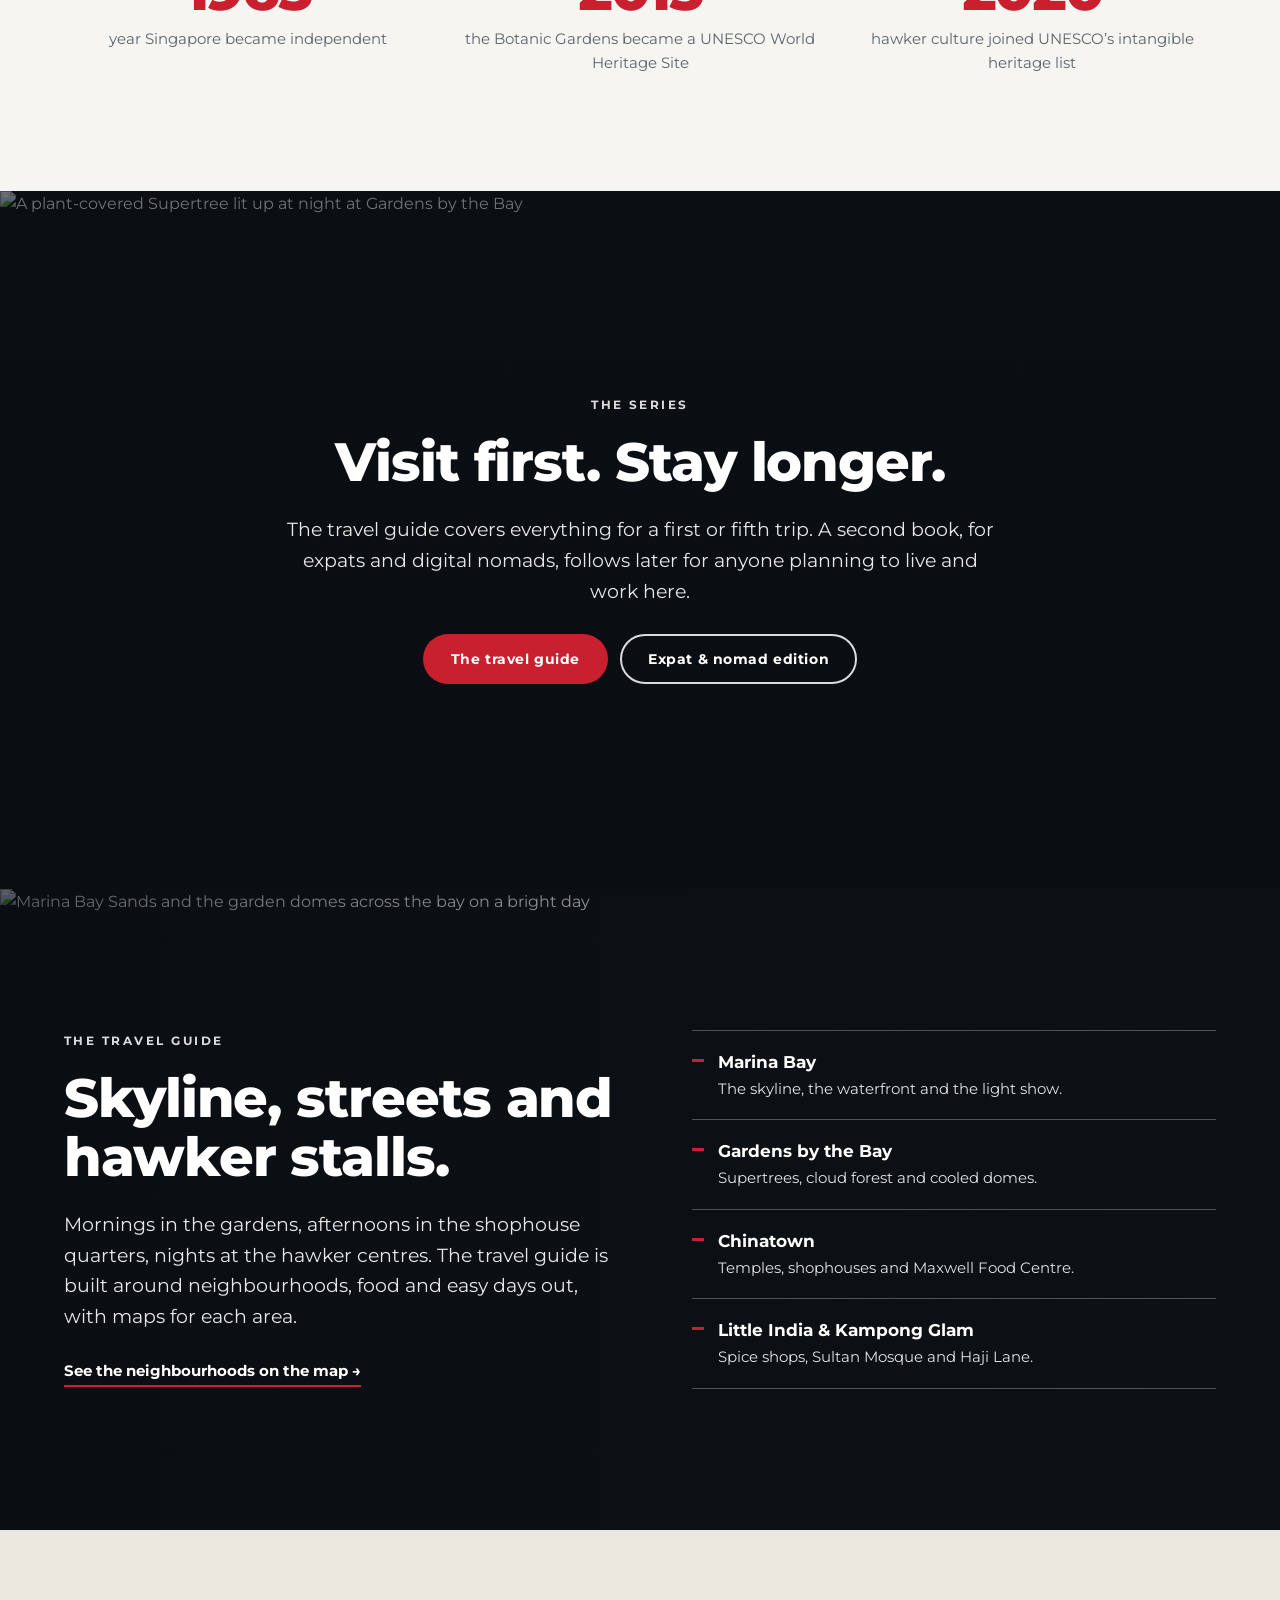
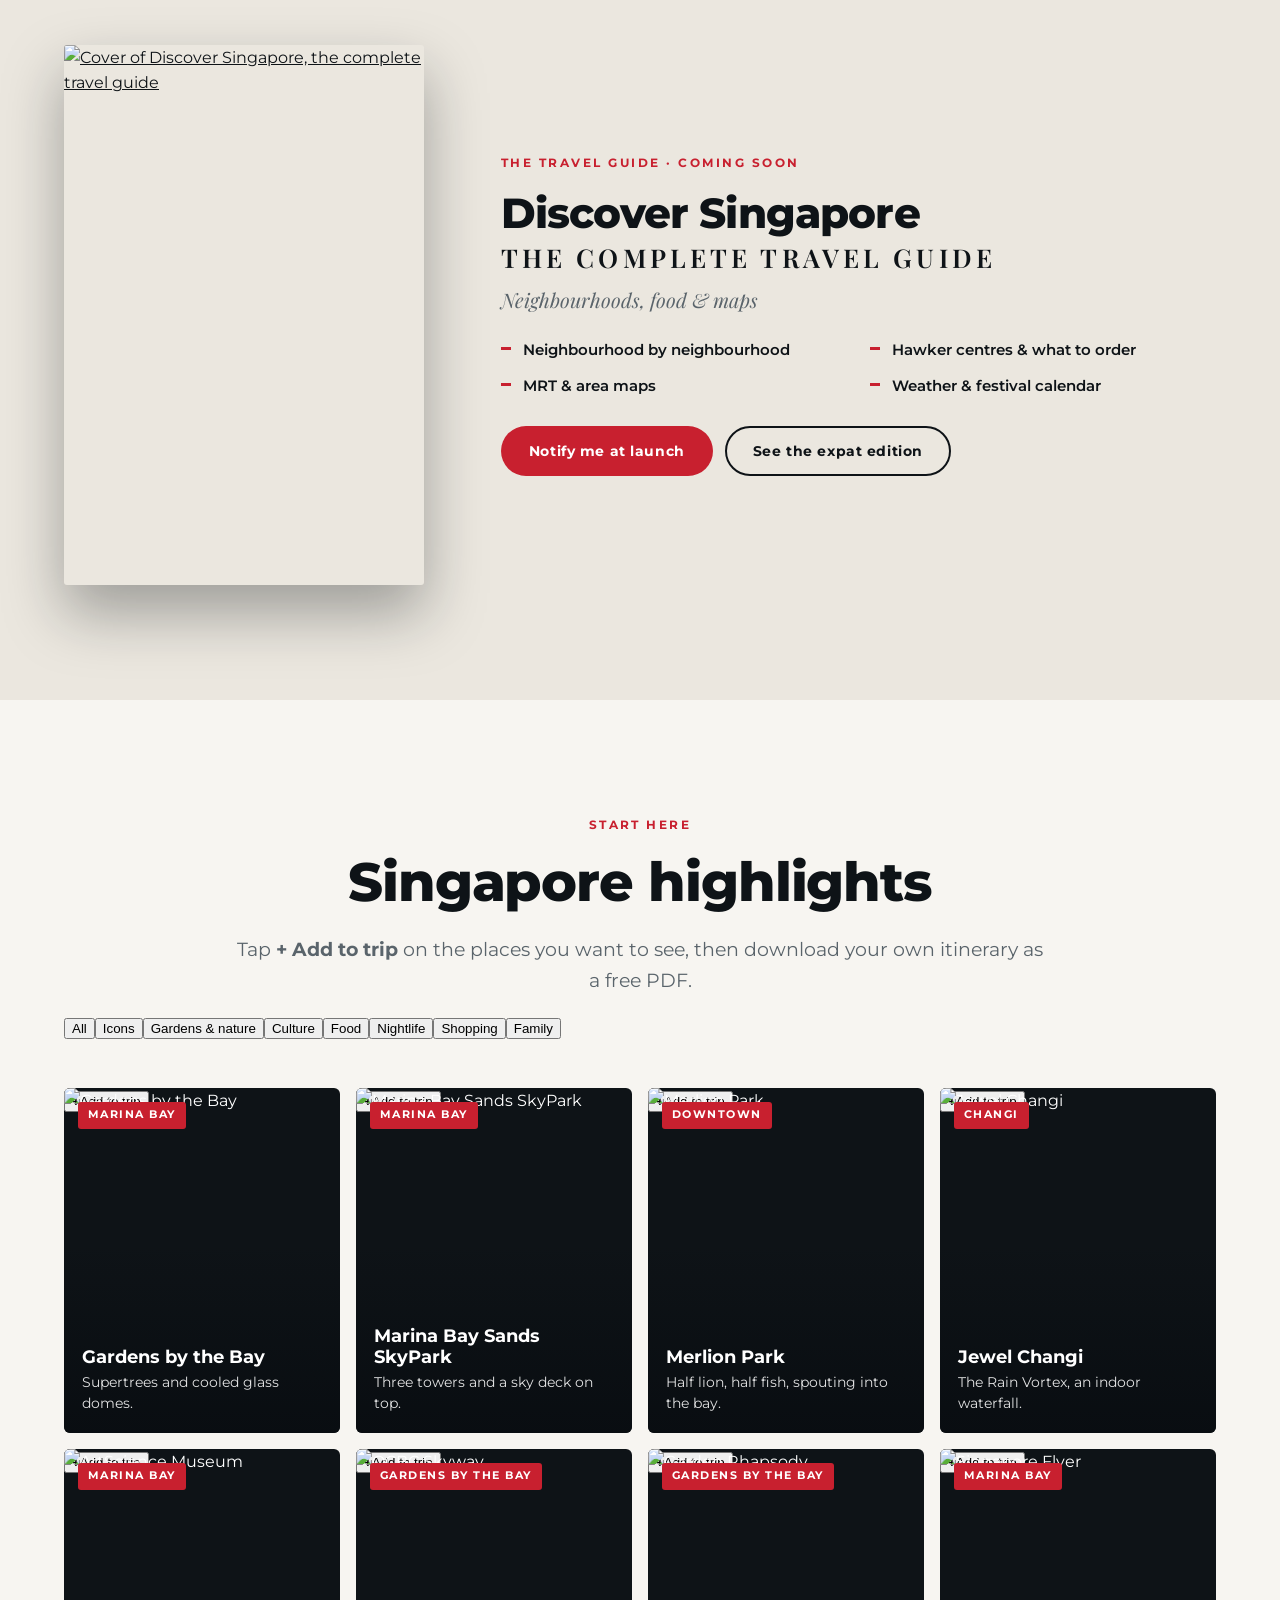
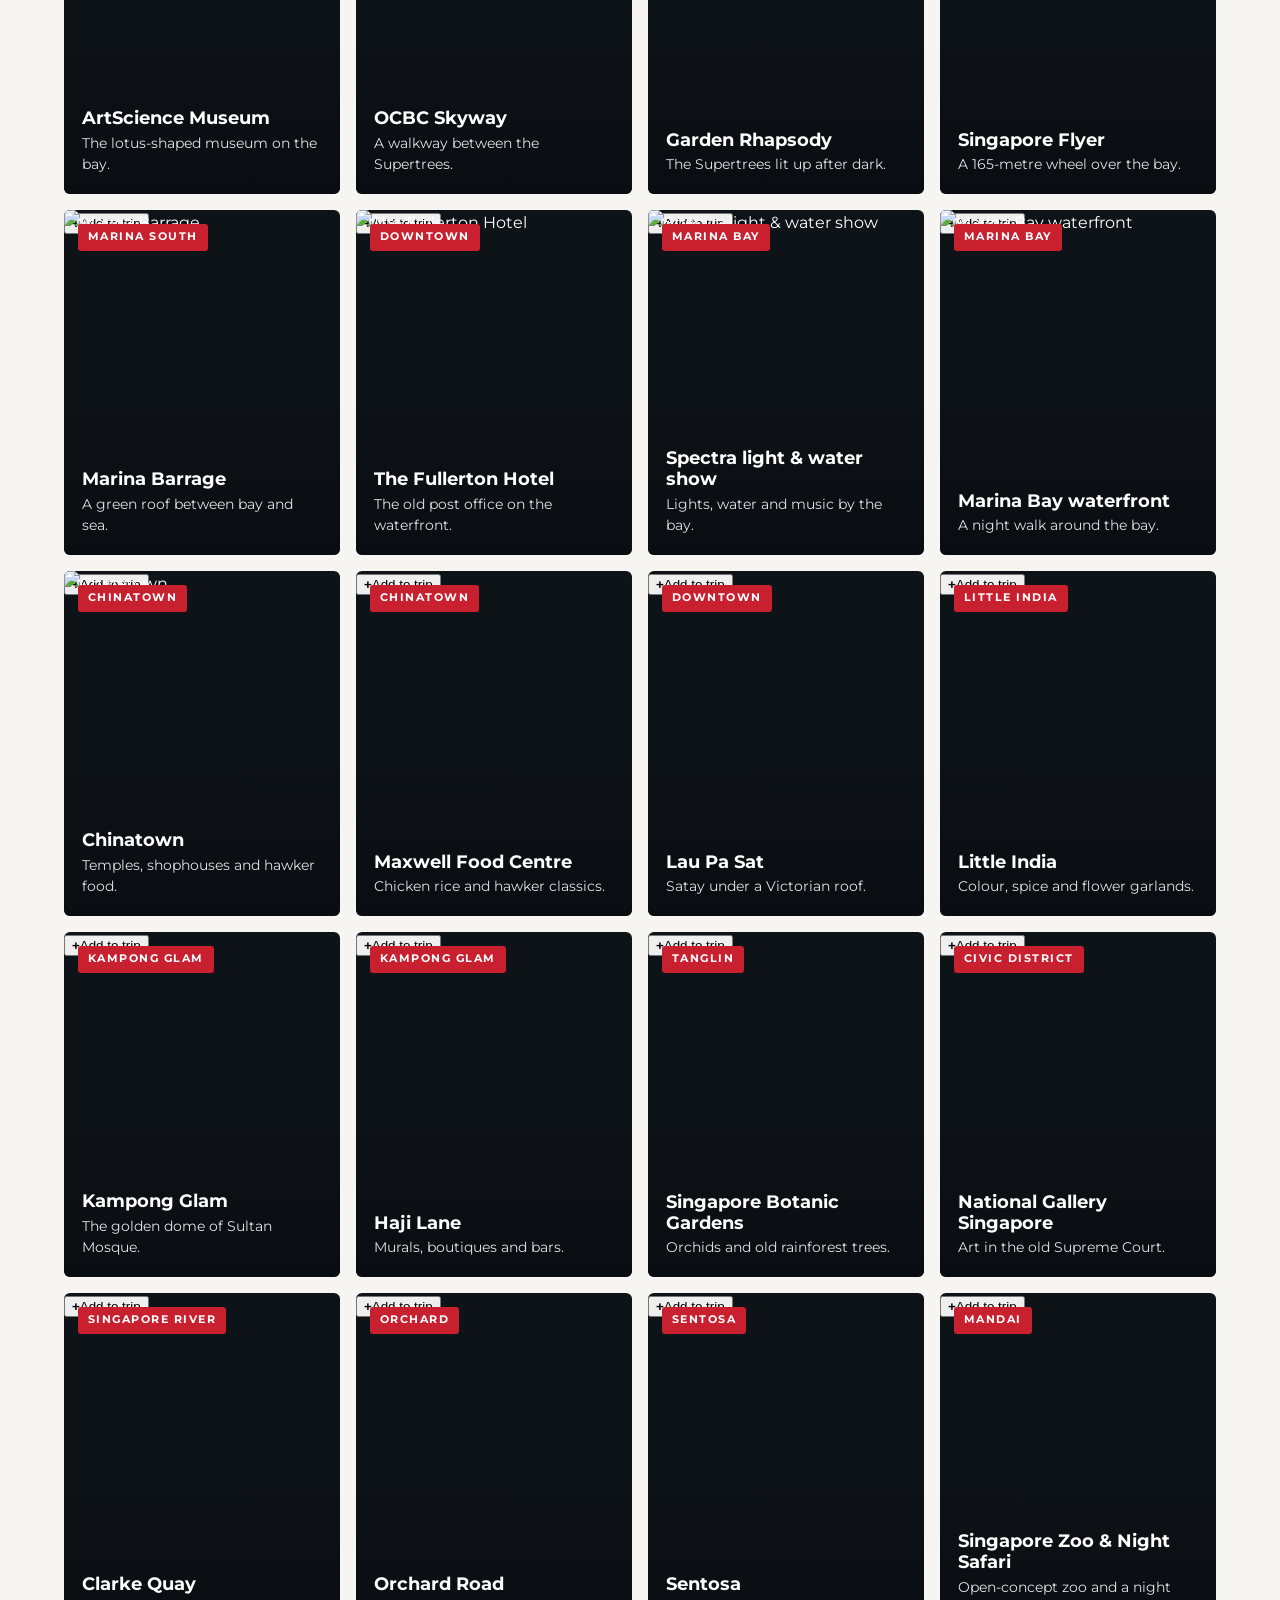
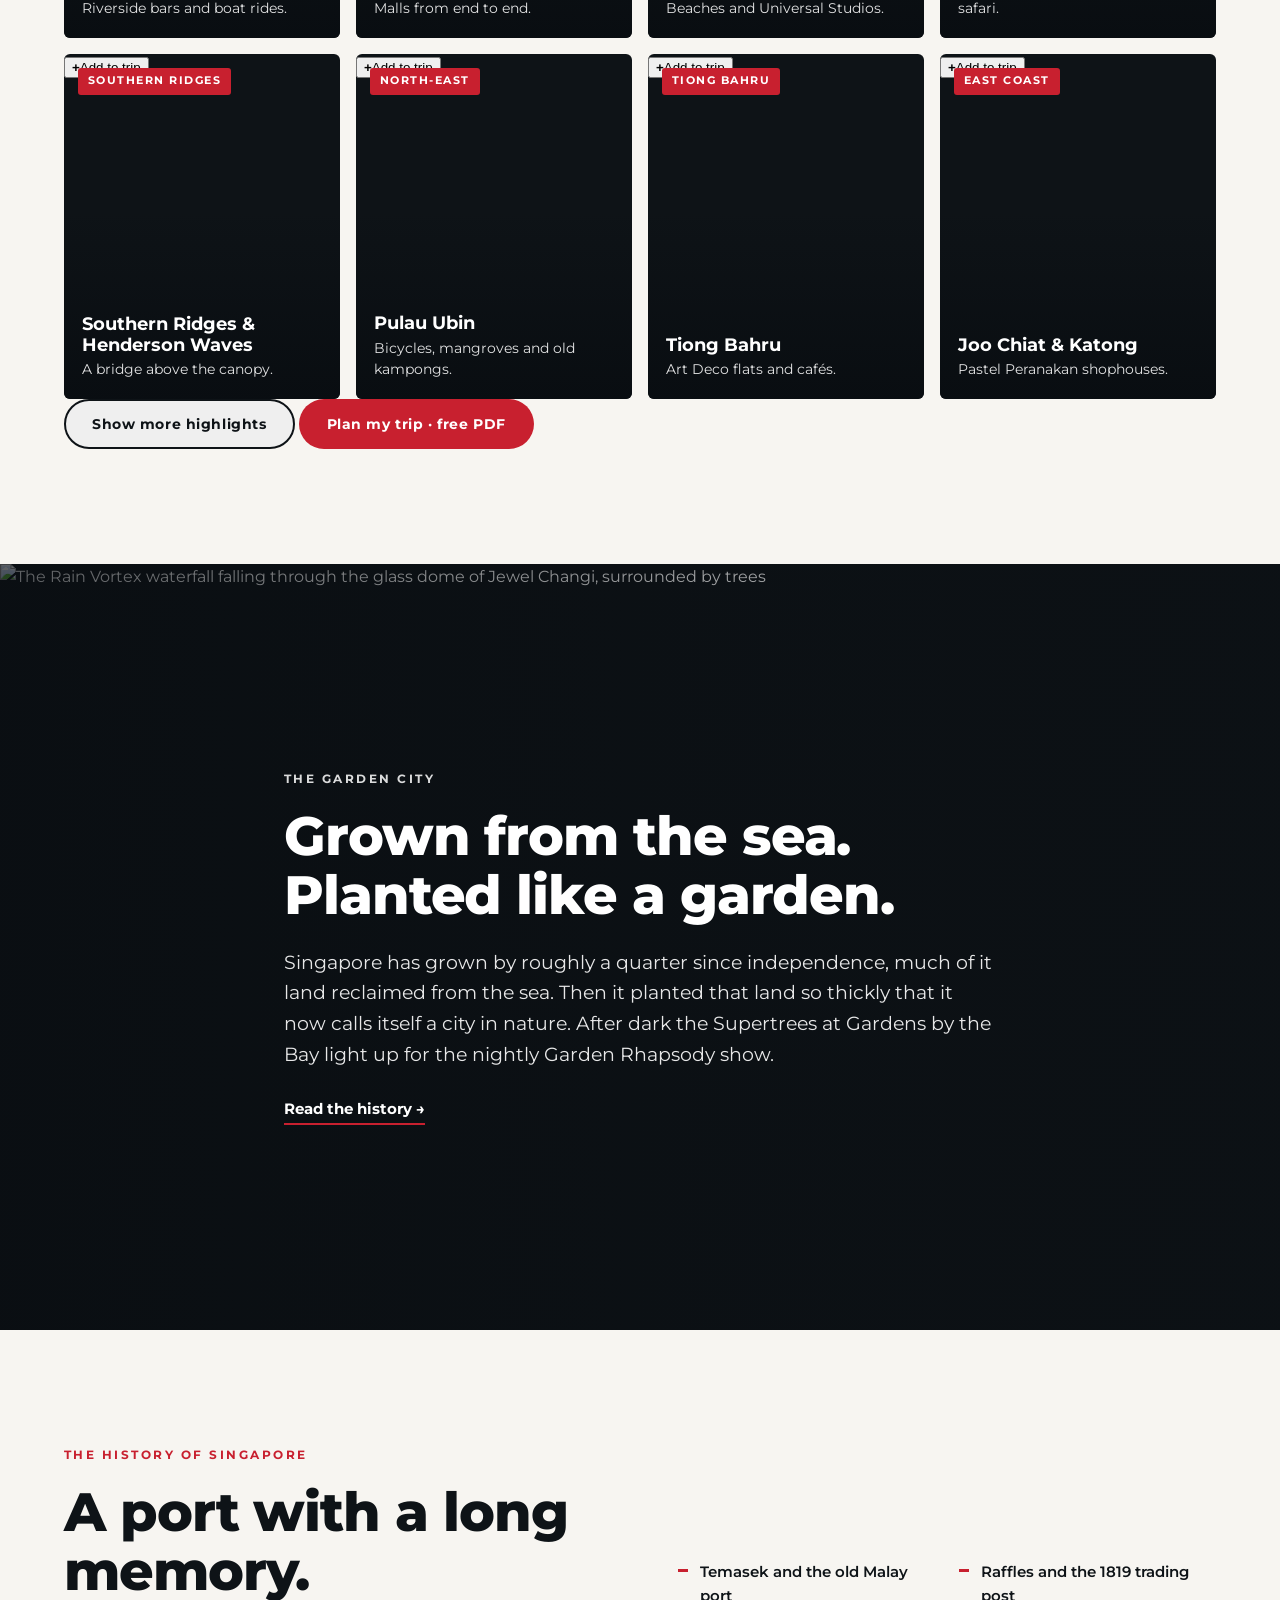
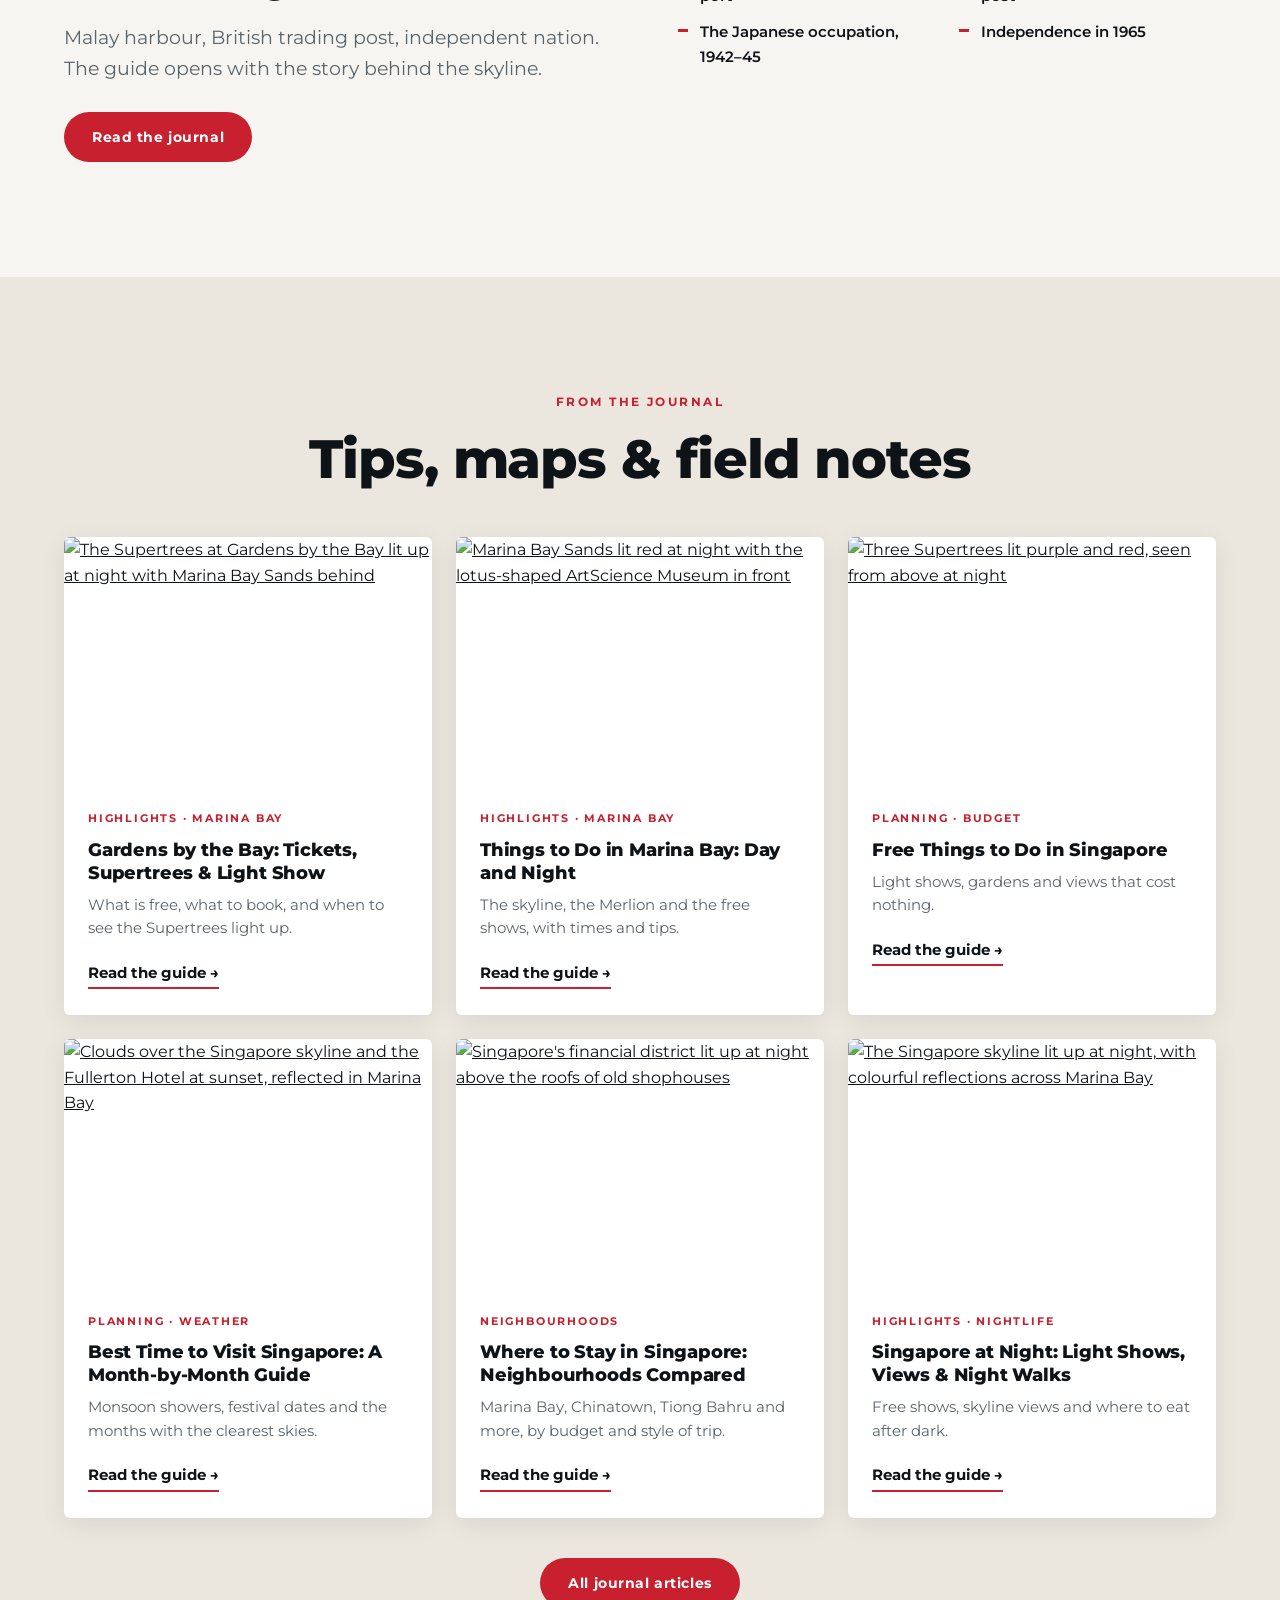
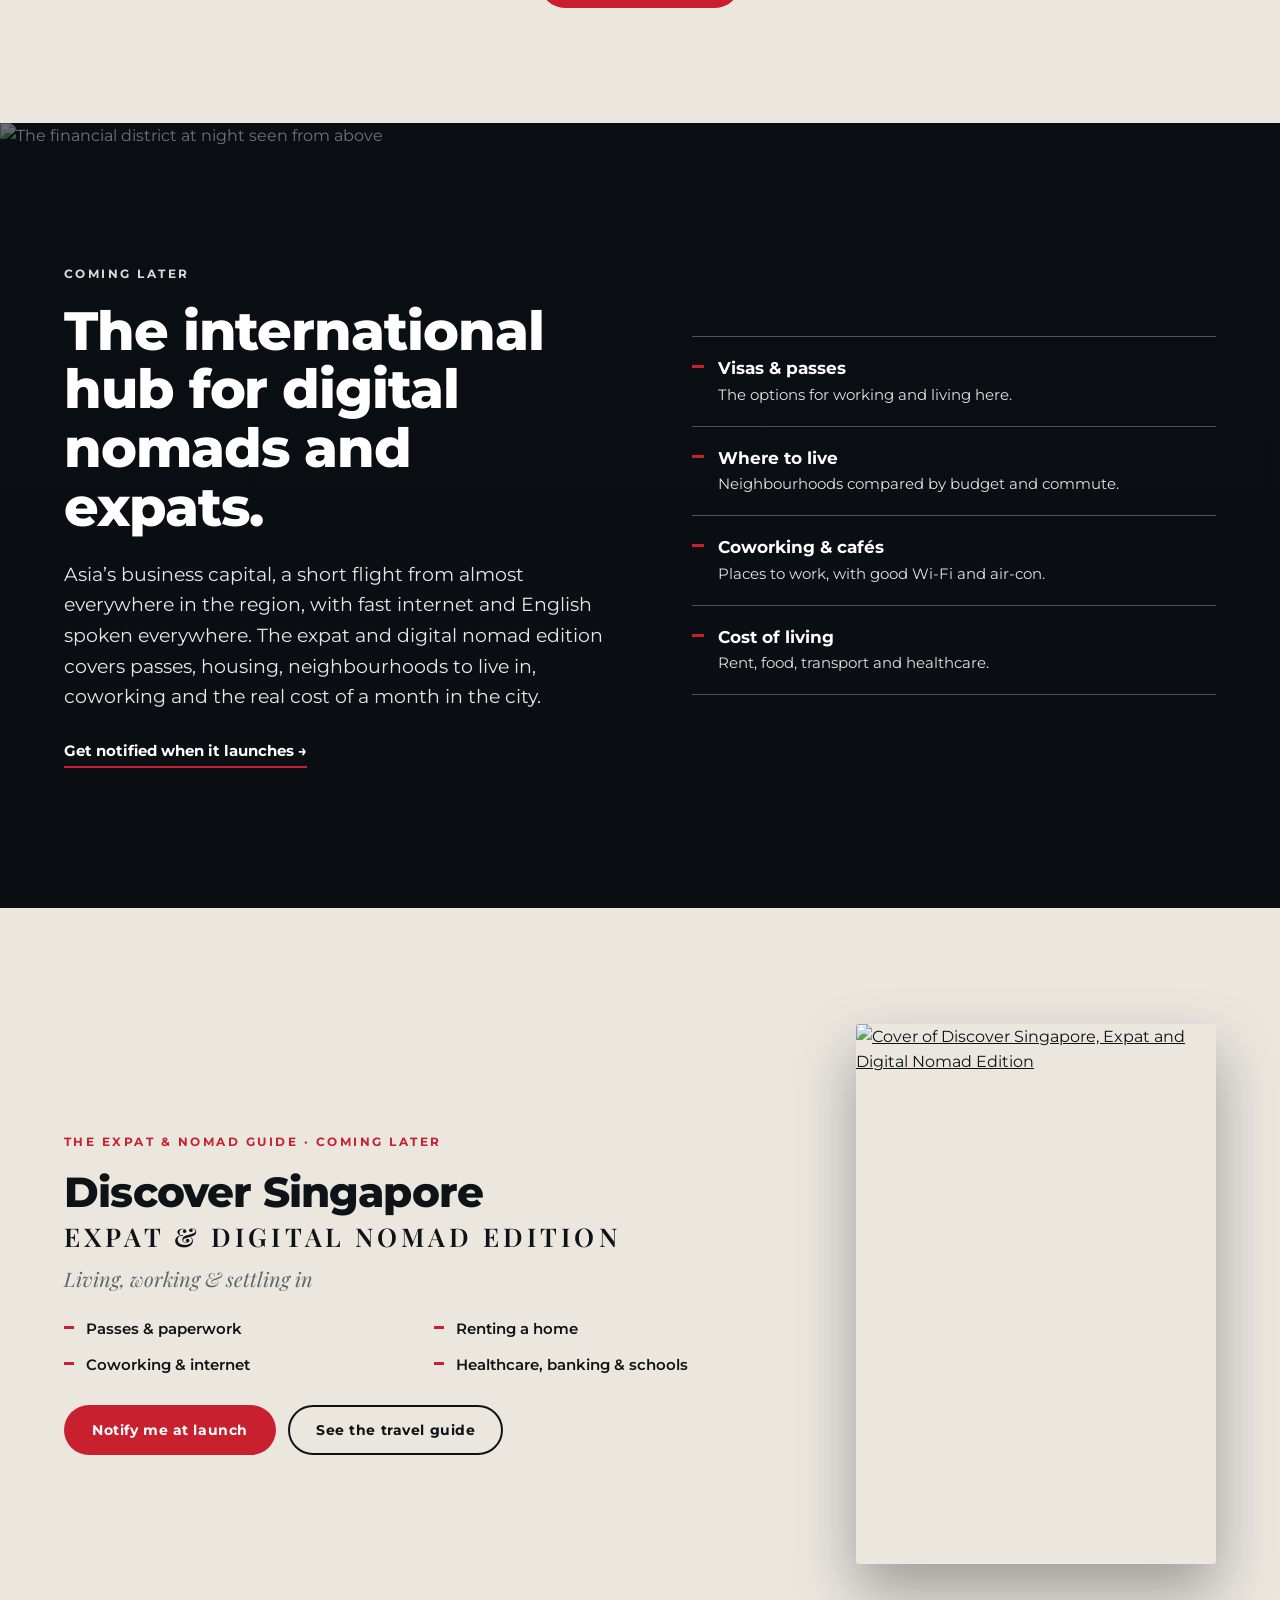
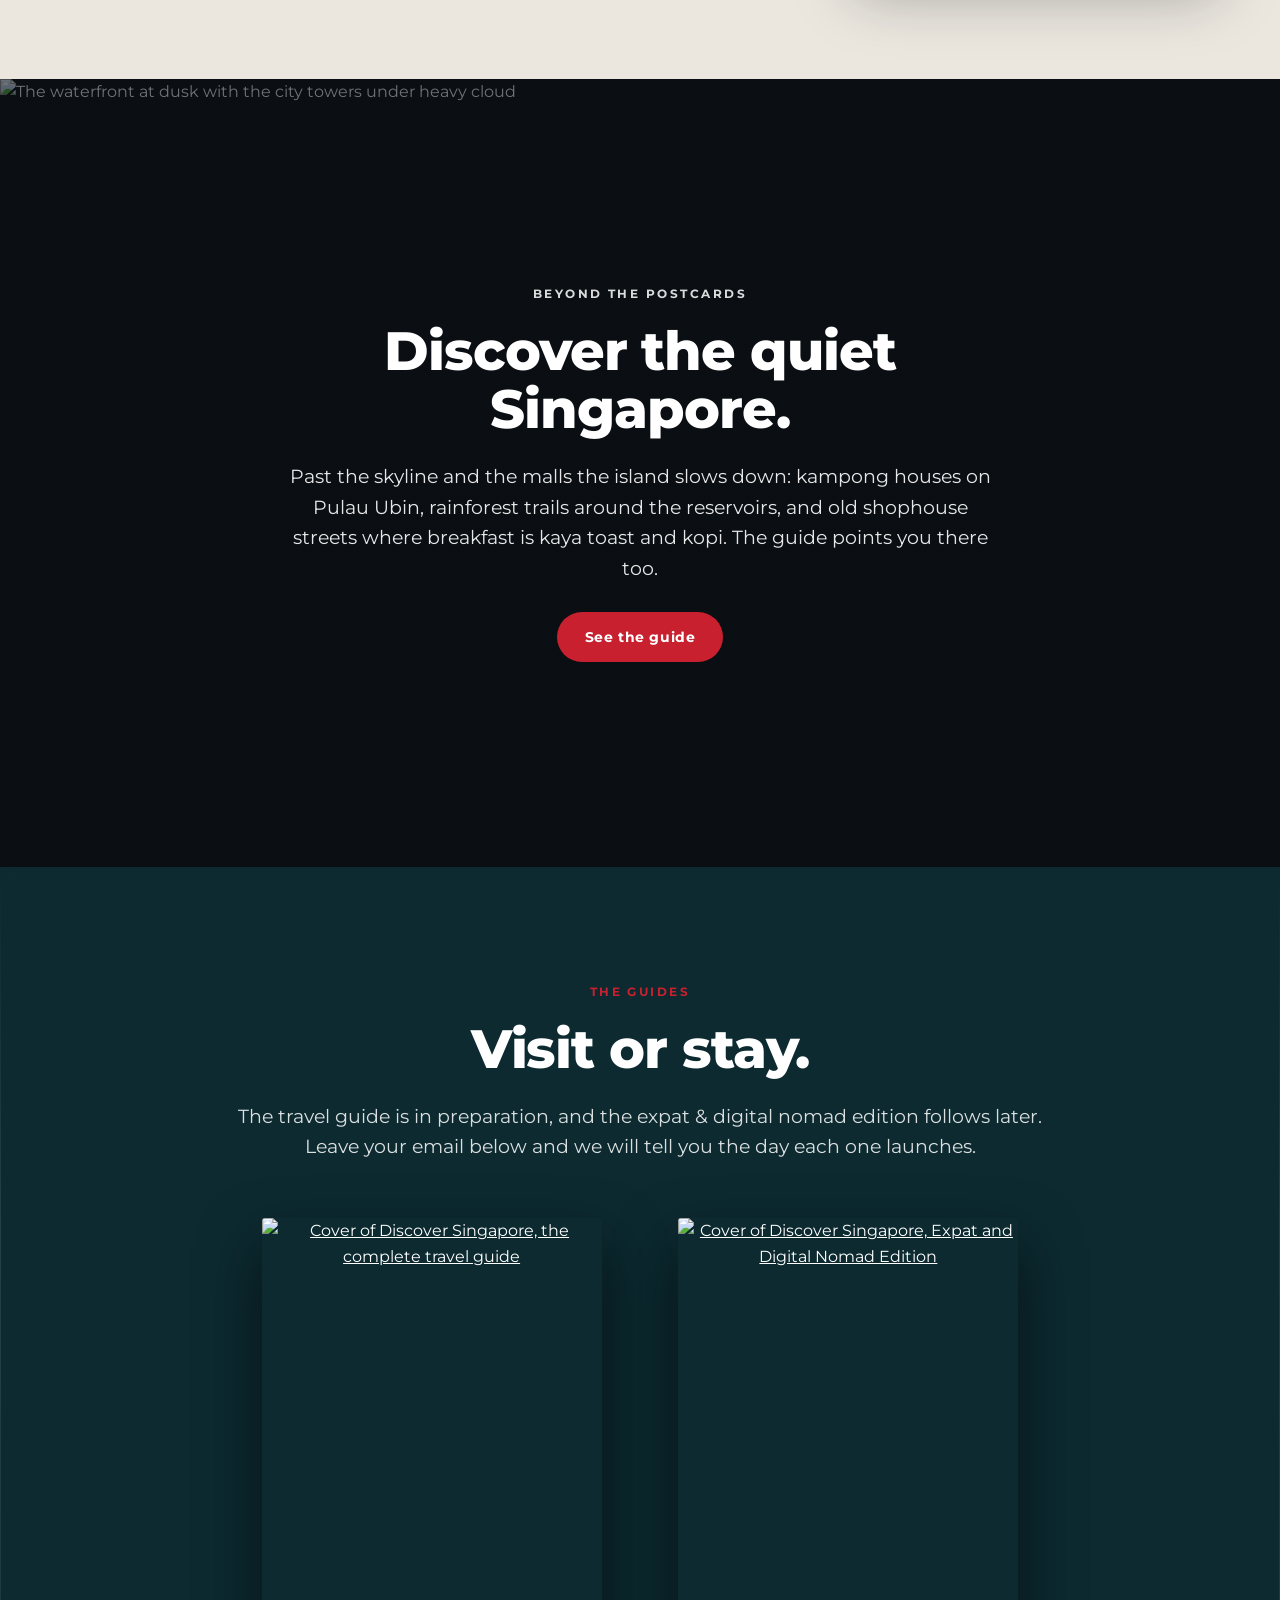
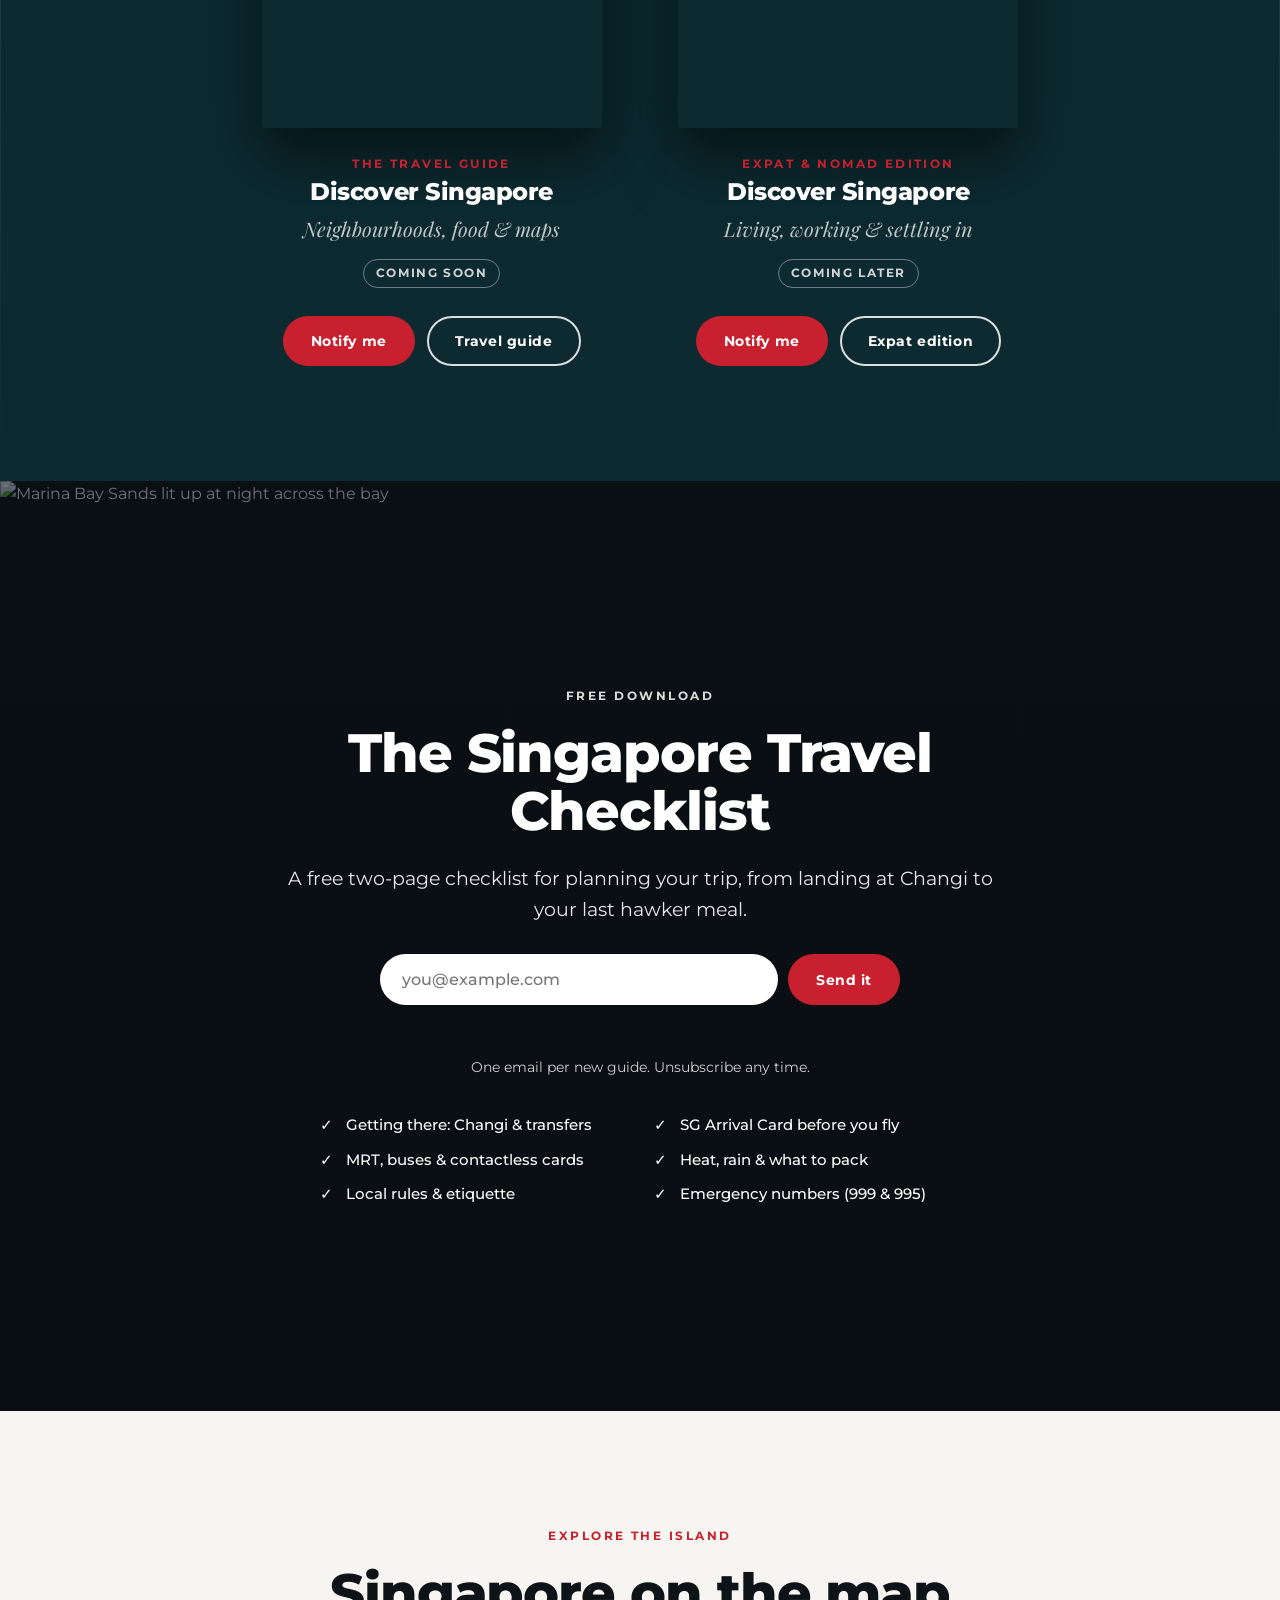
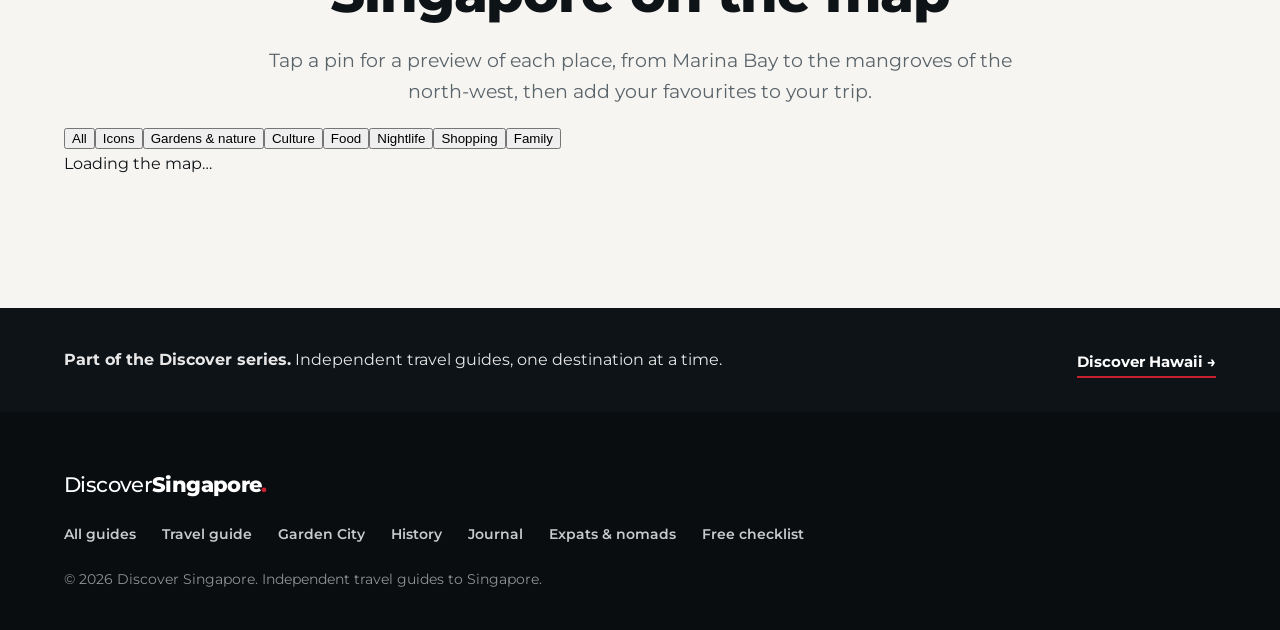
==== commit 235350aa: "Add interactive Singapore map with 50 places" ====
--- a/index.html
+++ b/index.html
@@ -271,6 +271,7 @@
 
 </style>
 <link rel="stylesheet" href="/static/trip.css">
+<link rel="stylesheet" href="/static/map.css">
 </head>
 <body>
 
@@ -565,27 +566,6 @@
     </div>
   </section>
 
-  <!-- MAP -->
-  <section class="section stone" id="map">
-    <div class="container narrow center">
-      <p class="eyebrow">The city</p>
-      <h2>Six neighbourhoods, one island.</h2>
-      <svg class="map" viewBox="0 0 640 420" role="img" aria-label="Schematic map of six Singapore neighbourhoods">
-        <title>Schematic map of Singapore neighbourhoods</title>
-        <path class="range" d="M60 210 C70 150 150 110 240 100 C320 80 420 90 500 115 C560 130 600 170 590 215 C580 260 520 285 450 290 C400 300 360 300 330 305 C280 310 220 300 170 285 C110 270 55 255 60 210 Z"/>
-        <path class="range" d="M250 360 C270 345 330 345 350 358 C335 375 270 378 250 360 Z"/>
-        <g class="route"><path d="M260 235 L325 205 L360 190 L385 200 M325 205 L345 255 L300 265 M300 265 L300 355"/></g>
-        <g class="pin"><circle cx="260" cy="235" r="8"/><text x="150" y="226">Orchard Road</text></g>
-        <g class="pin"><circle cx="360" cy="190" r="8"/><text x="300" y="168">Little India</text></g>
-        <g class="pin"><circle cx="385" cy="200" r="8"/><text x="399" y="204">Kampong Glam</text></g>
-        <g class="pin"><circle cx="345" cy="255" r="8"/><text x="359" y="259">Marina Bay</text></g>
-        <g class="pin"><circle cx="300" cy="265" r="8"/><text x="196" y="282">Chinatown</text></g>
-        <g class="pin"><circle cx="300" cy="355" r="8"/><text x="366" y="365">Sentosa</text></g>
-      </svg>
-      <p class="fine">Schematic map, not to scale.</p>
-    </div>
-  </section>
-
   <!-- THE GUIDES -->
   <section class="section guides" id="guides">
     <img class="guides-bg" src="assets/img/guides-mbs-teal-1800.jpg" srcset="assets/img/guides-mbs-teal-800.jpg 800w, assets/img/guides-mbs-teal-1800.jpg 1800w" sizes="100vw" alt="" width="1512" height="2016" loading="lazy" decoding="async">
@@ -642,6 +622,25 @@
   </section>
 
   <!-- SERIES BAND -->
+  <!-- INTERACTIVE MAP -->
+  <section class="section light smap-section" id="map">
+    <div class="container">
+      <p class="eyebrow center">Explore the island</p>
+      <h2 class="center">Singapore on the map</h2>
+      <p class="lead center">Tap a pin for a preview of each place, from Marina Bay to the mangroves of the north-west, then add your favourites to your trip.</p>
+      <!--MAP:START-->
+      <div class="hl-chips" id="smapChips" role="group" aria-label="Filter the map"><button class="hl-chip" type="button" data-cat="all" aria-pressed="true">All</button><button class="hl-chip" type="button" data-cat="icons" aria-pressed="false">Icons</button><button class="hl-chip" type="button" data-cat="nature" aria-pressed="false">Gardens & nature</button><button class="hl-chip" type="button" data-cat="culture" aria-pressed="false">Culture</button><button class="hl-chip" type="button" data-cat="food" aria-pressed="false">Food</button><button class="hl-chip" type="button" data-cat="nightlife" aria-pressed="false">Nightlife</button><button class="hl-chip" type="button" data-cat="shopping" aria-pressed="false">Shopping</button><button class="hl-chip" type="button" data-cat="family" aria-pressed="false">Family</button></div>
+      <div class="smap" id="smap">
+        <div class="smap-list" id="smapList" aria-label="Places on the map"></div>
+        <div class="smap-stage">
+          <div class="smap-canvas" id="smapCanvas" role="region" aria-label="Map of Singapore"><p class="smap-loading">Loading the map…</p></div>
+          <div class="smap-card" id="smapCard" hidden></div>
+        </div>
+      </div>
+      <!--MAP:END-->
+    </div>
+  </section>
+
   <section class="band">
     <div class="container band-inner">
       <p><strong>Part of the Discover series.</strong> Independent travel guides, one destination at a time.</p>
@@ -762,5 +761,6 @@
 
 </script>
 <script src="/static/trip.js" defer></script>
+<script src="/static/map.js" defer></script>
 </body>
 </html>
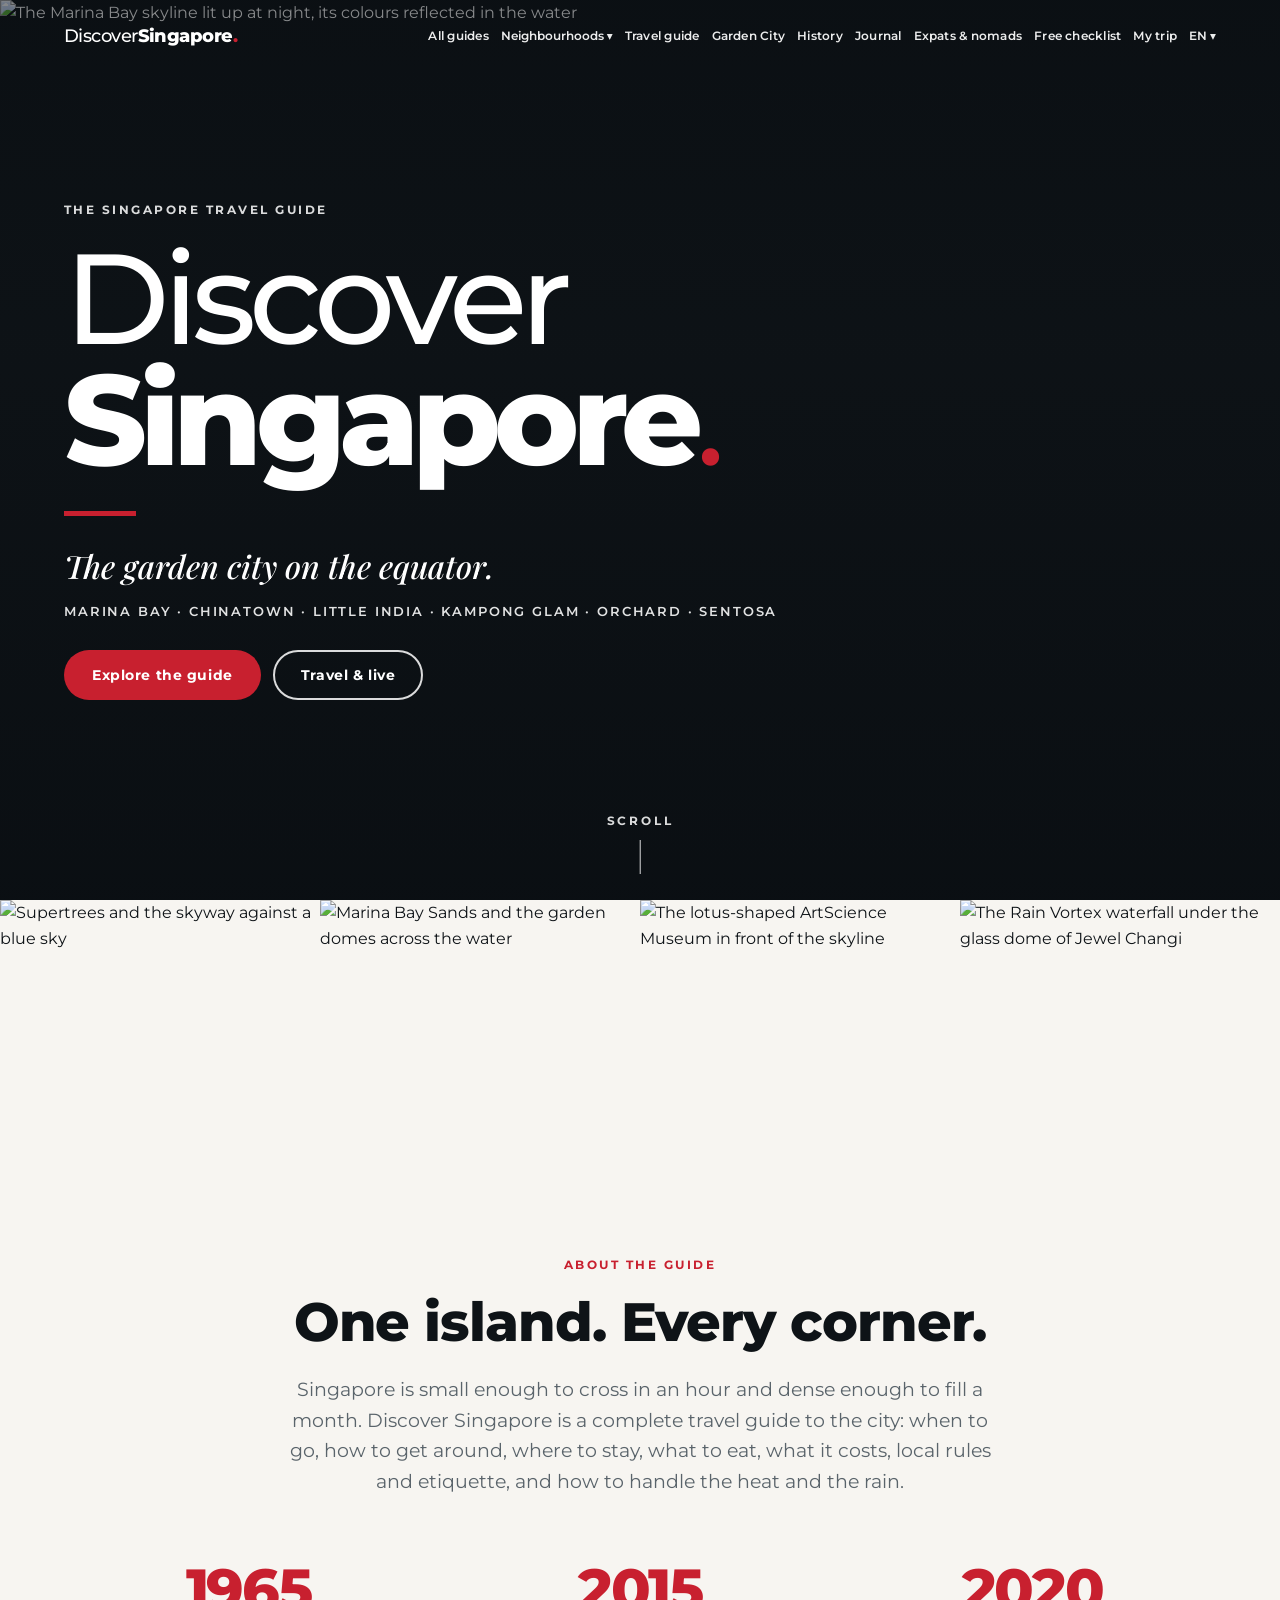
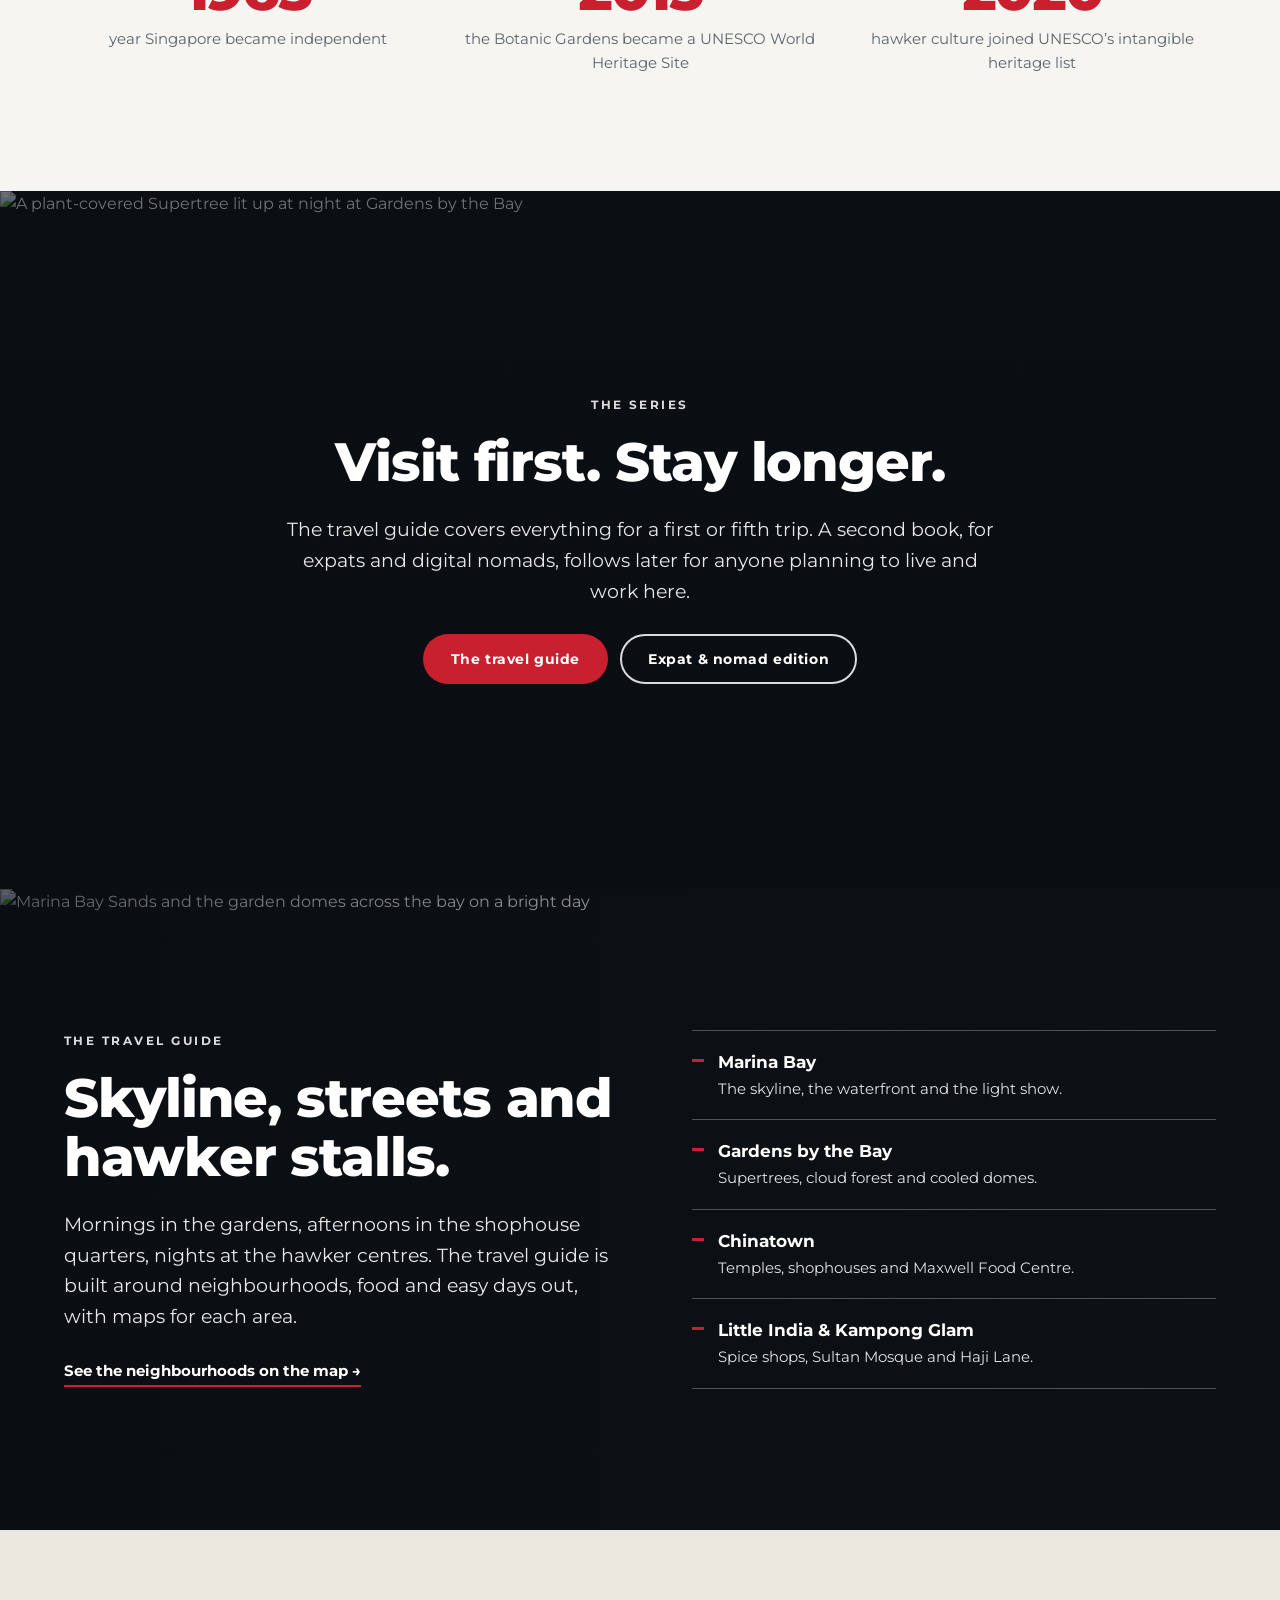
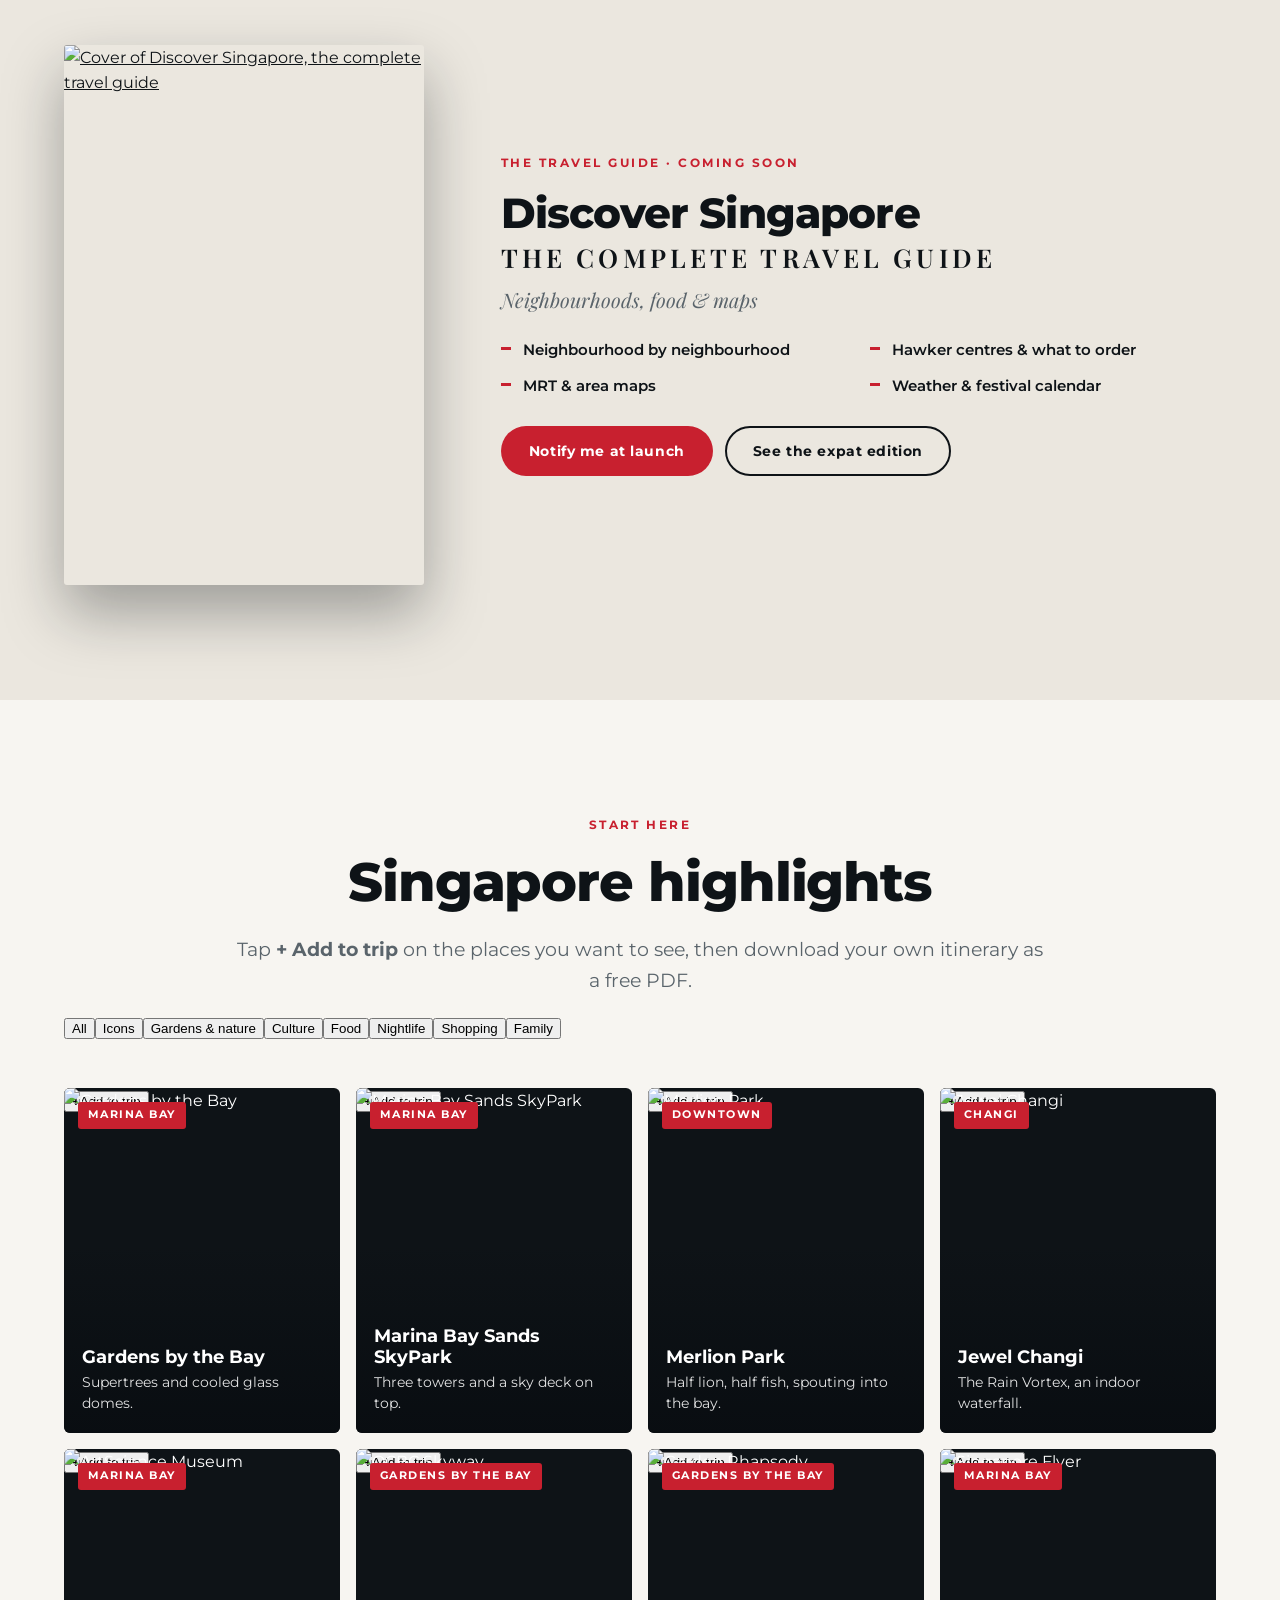
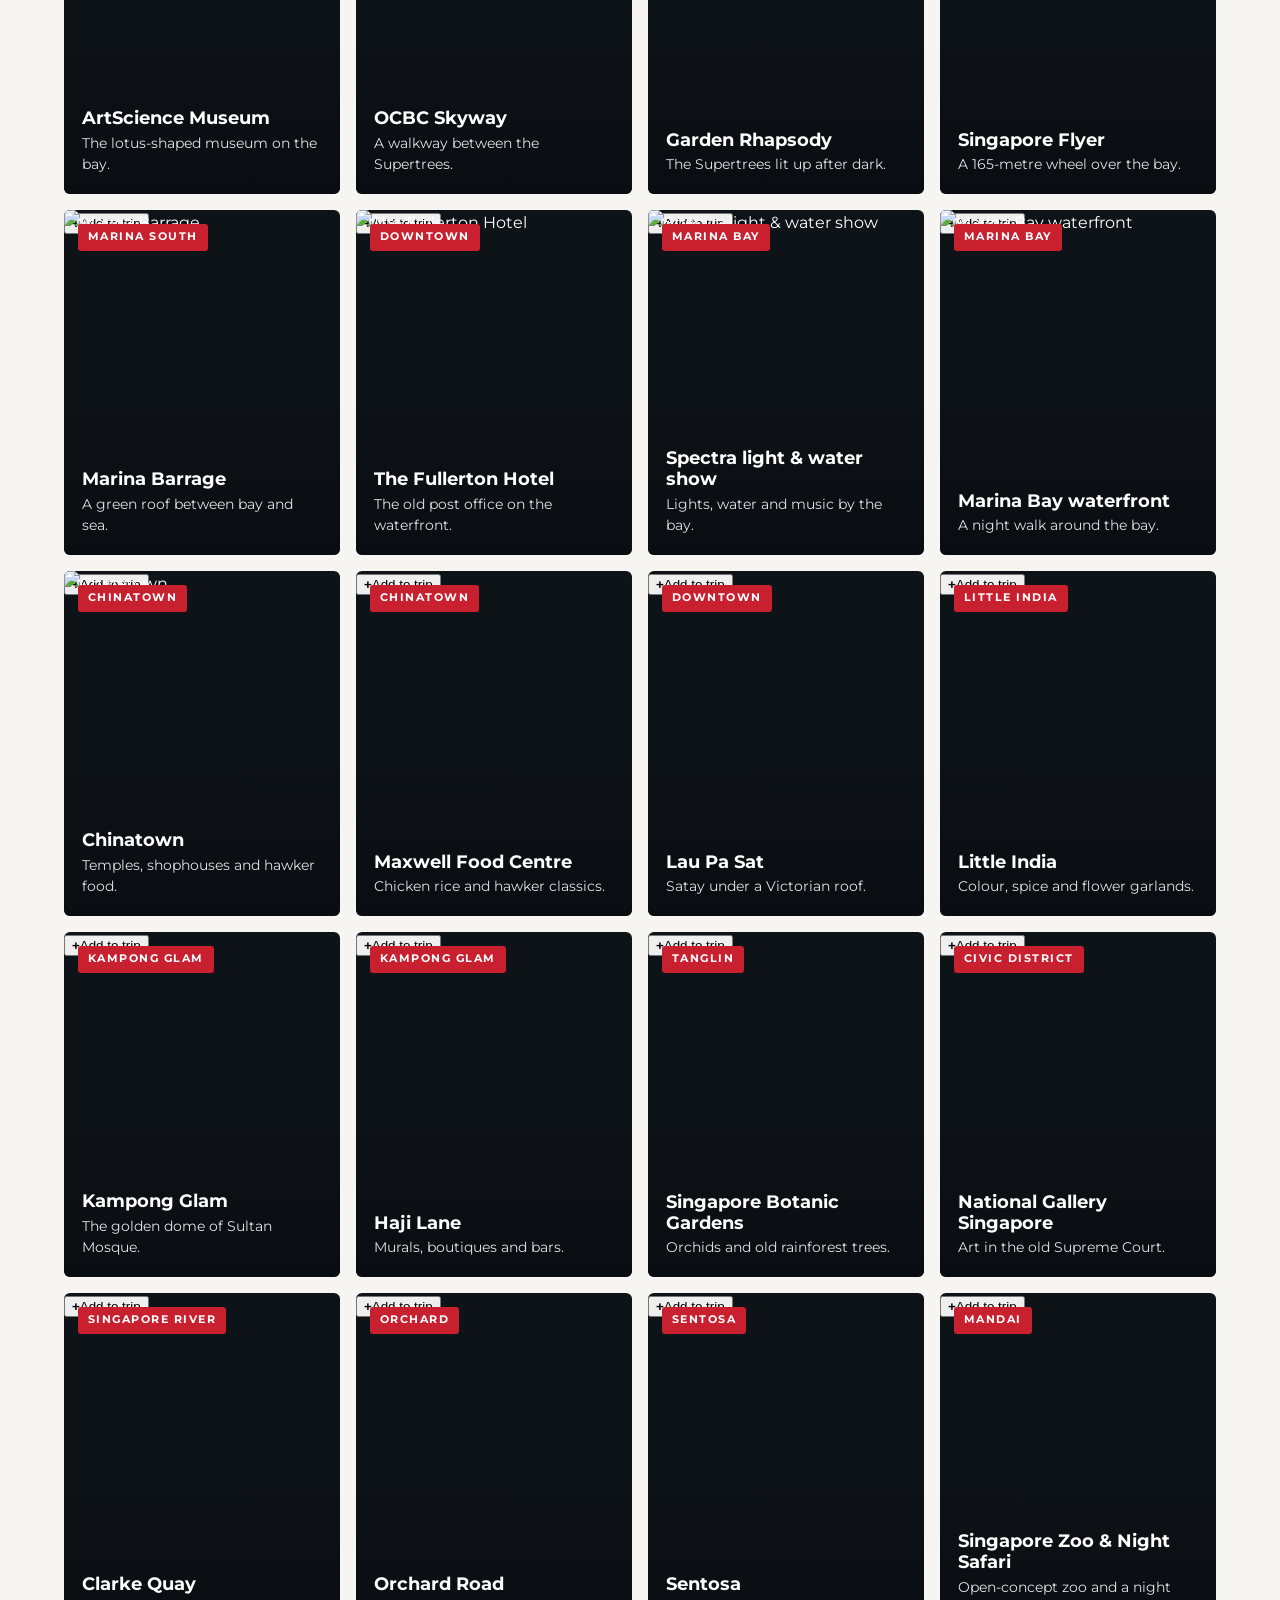
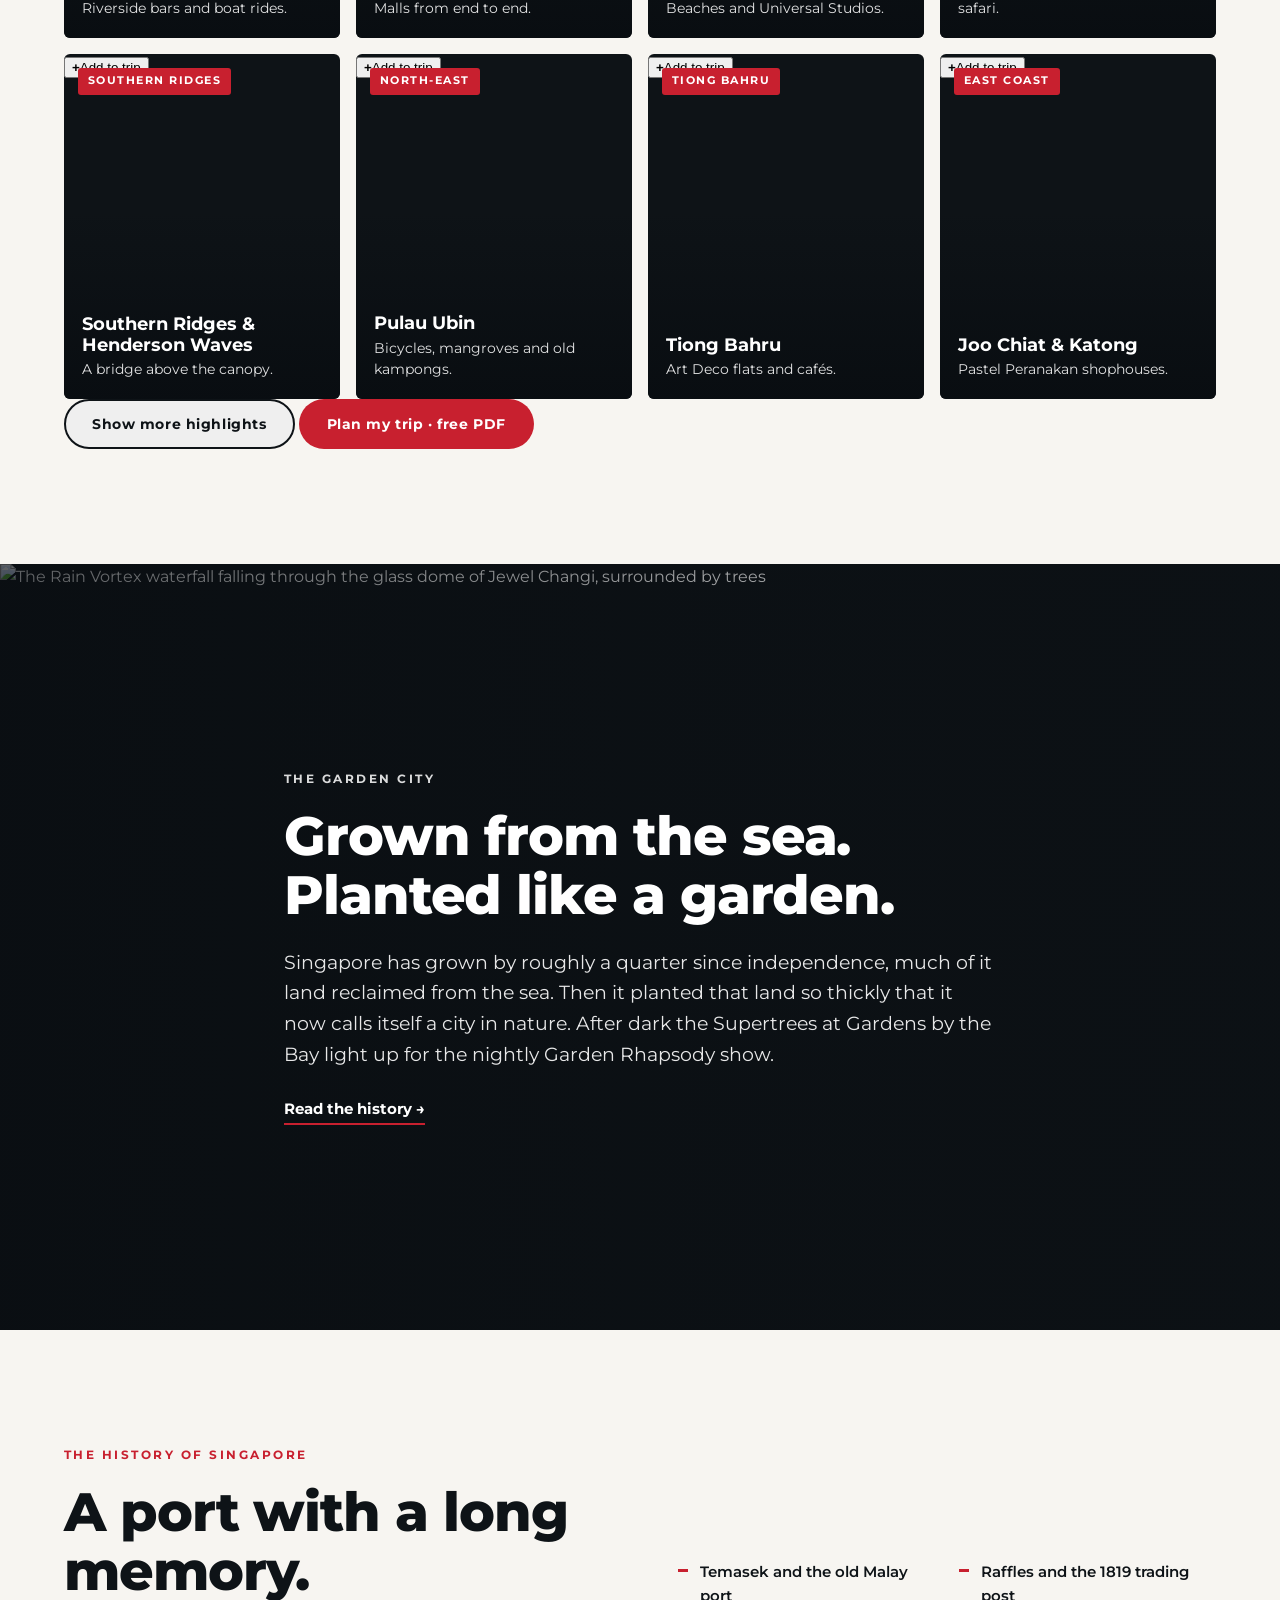
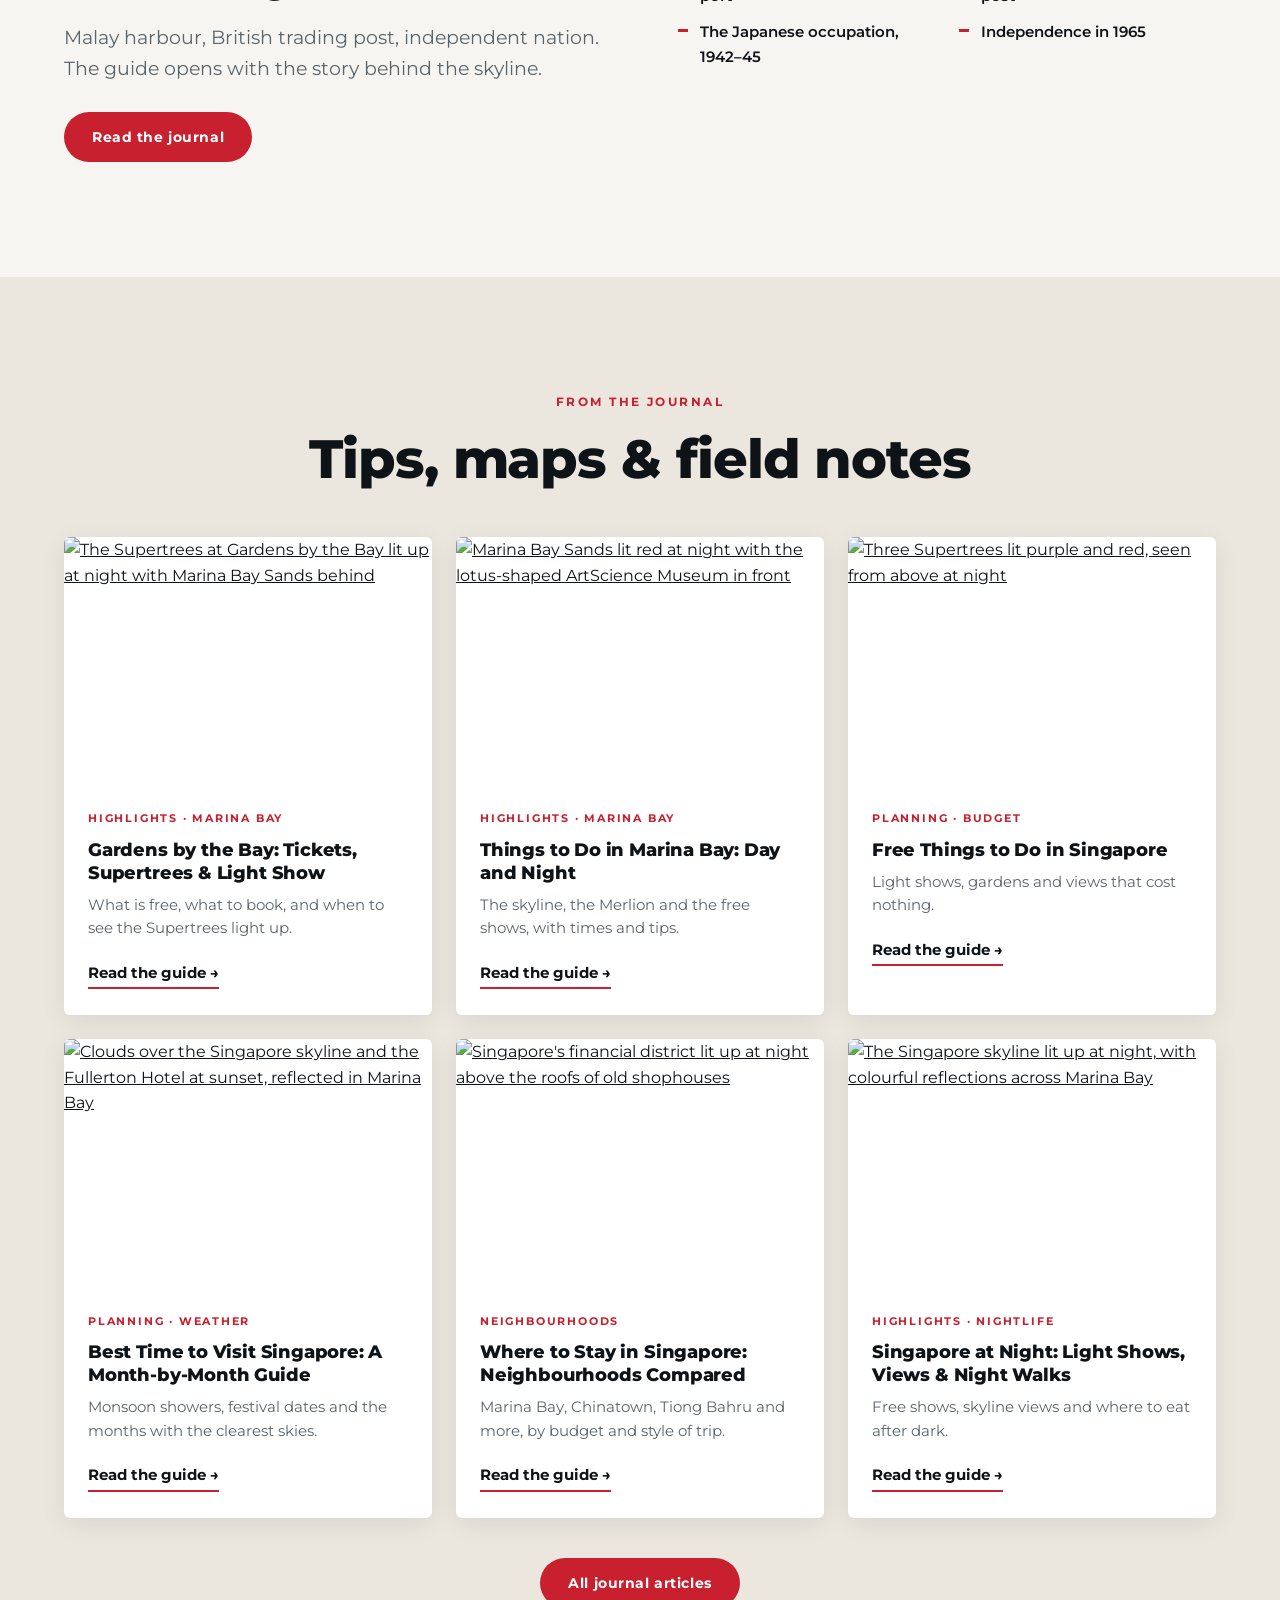
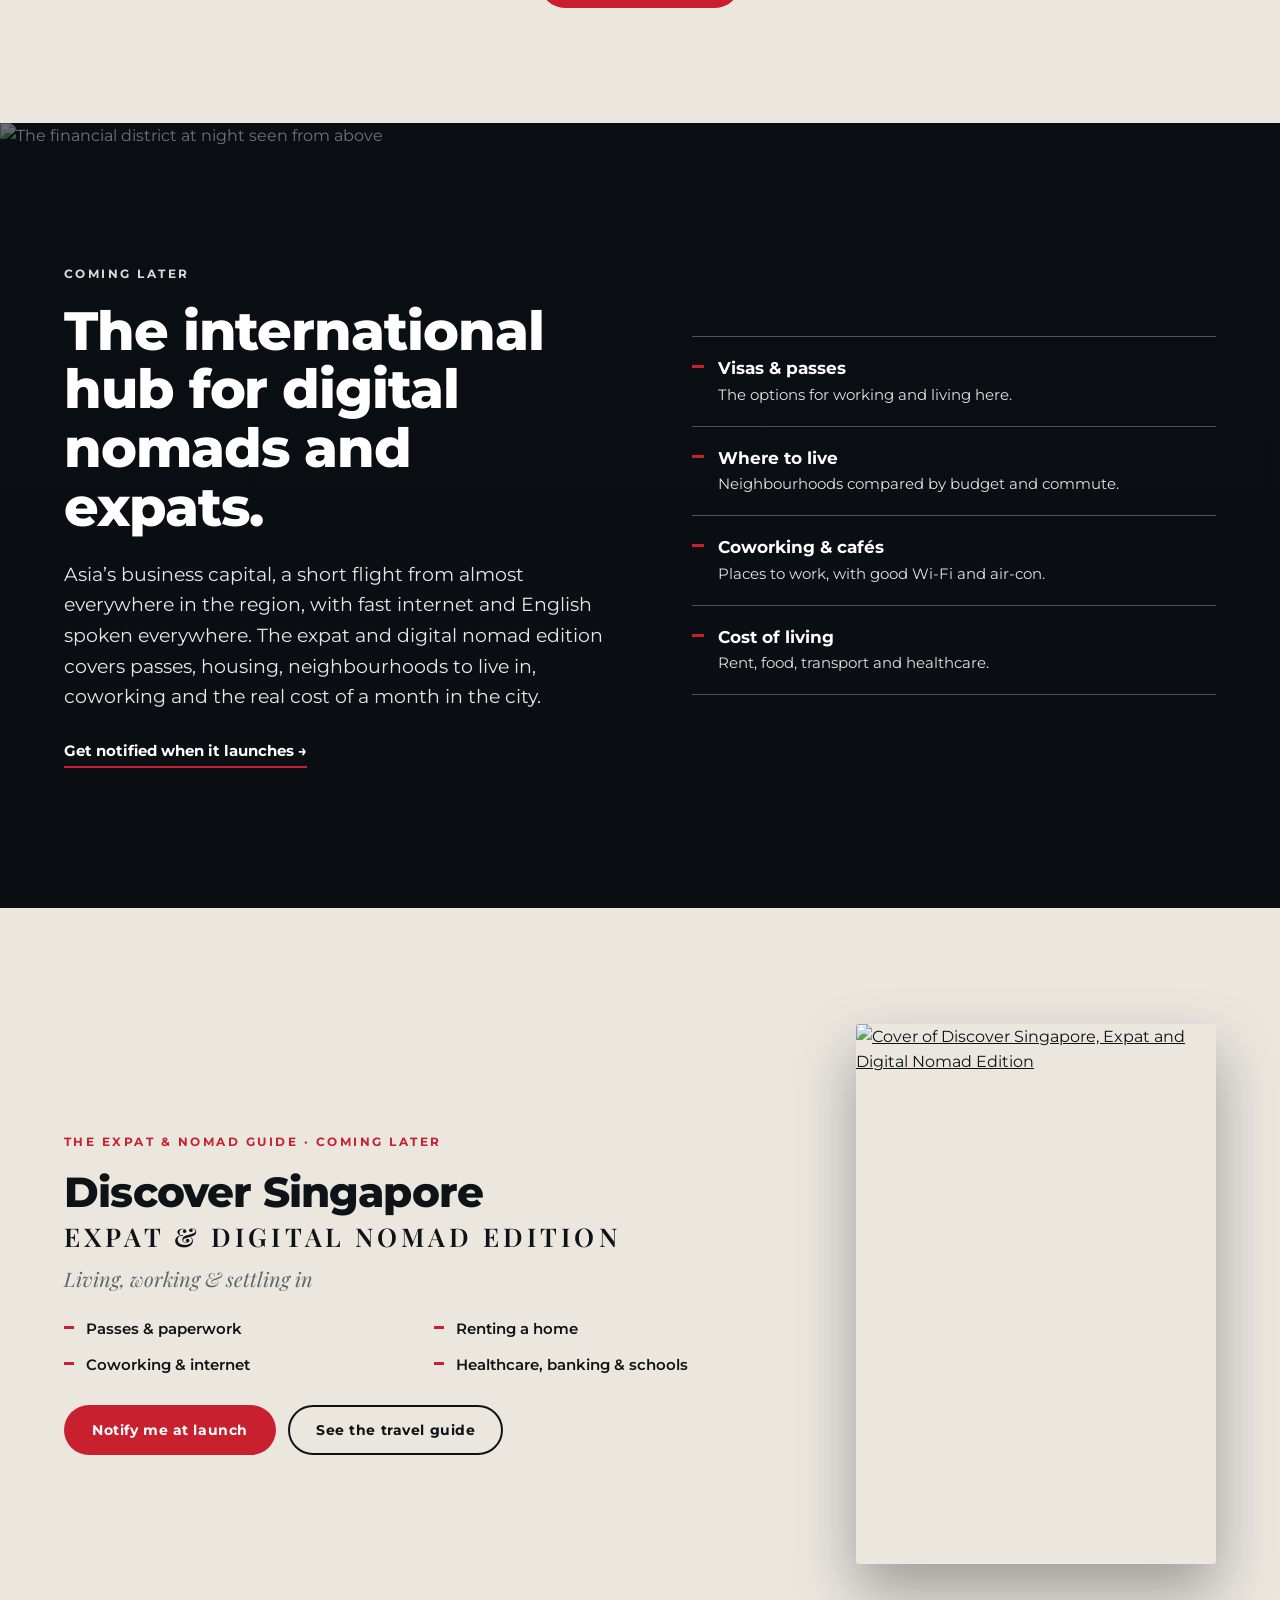
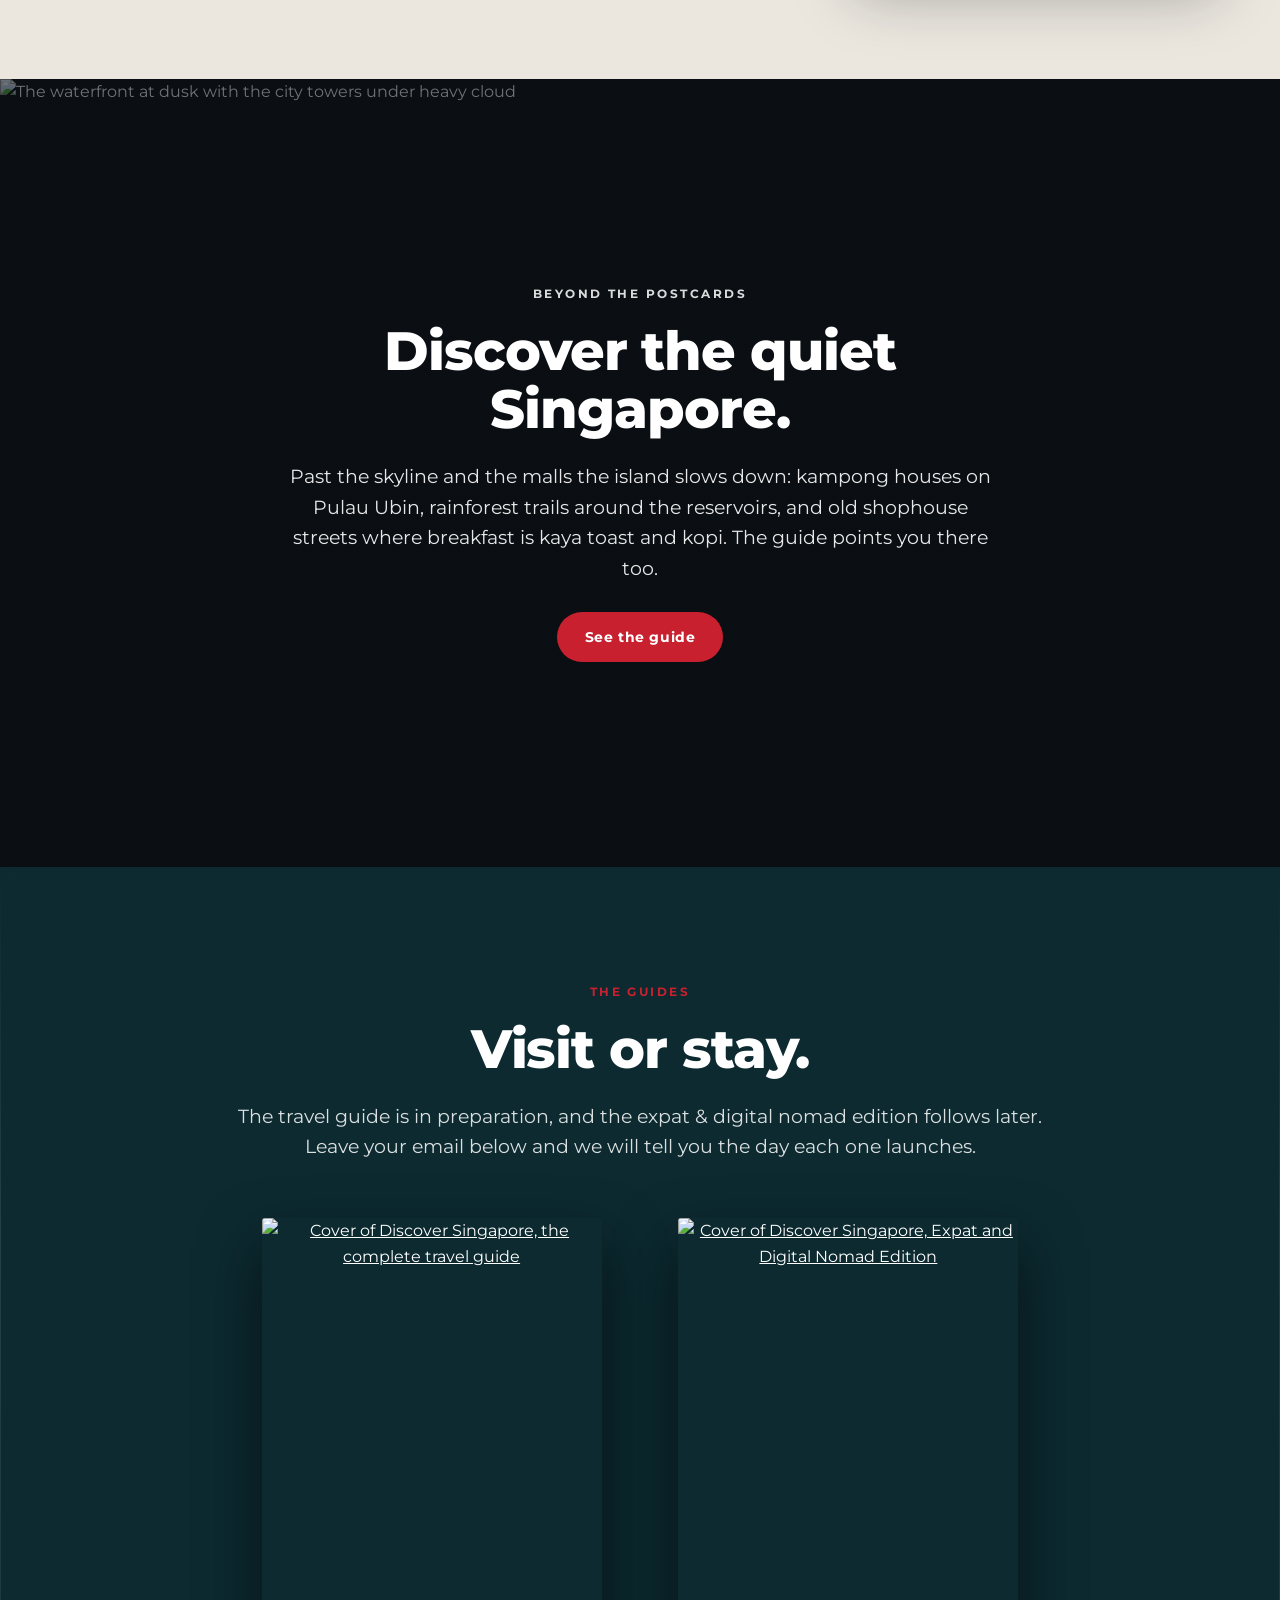
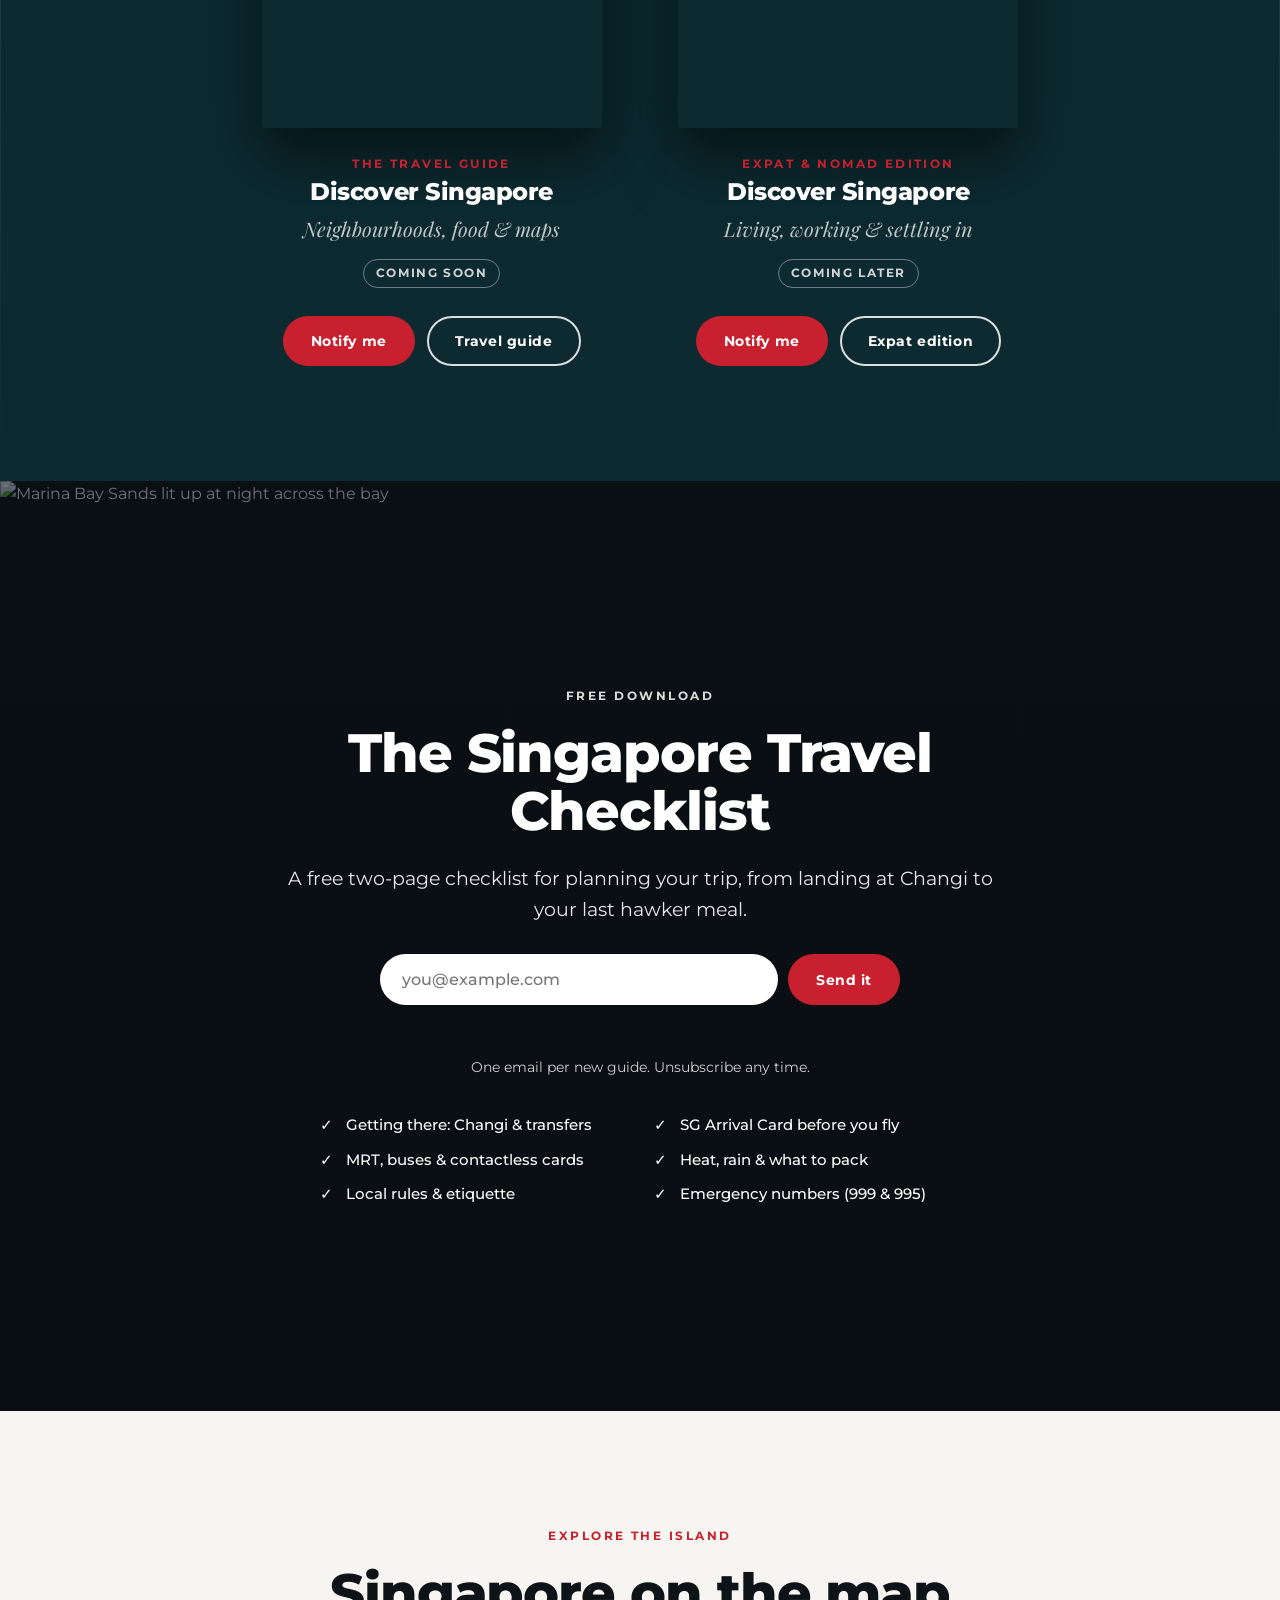
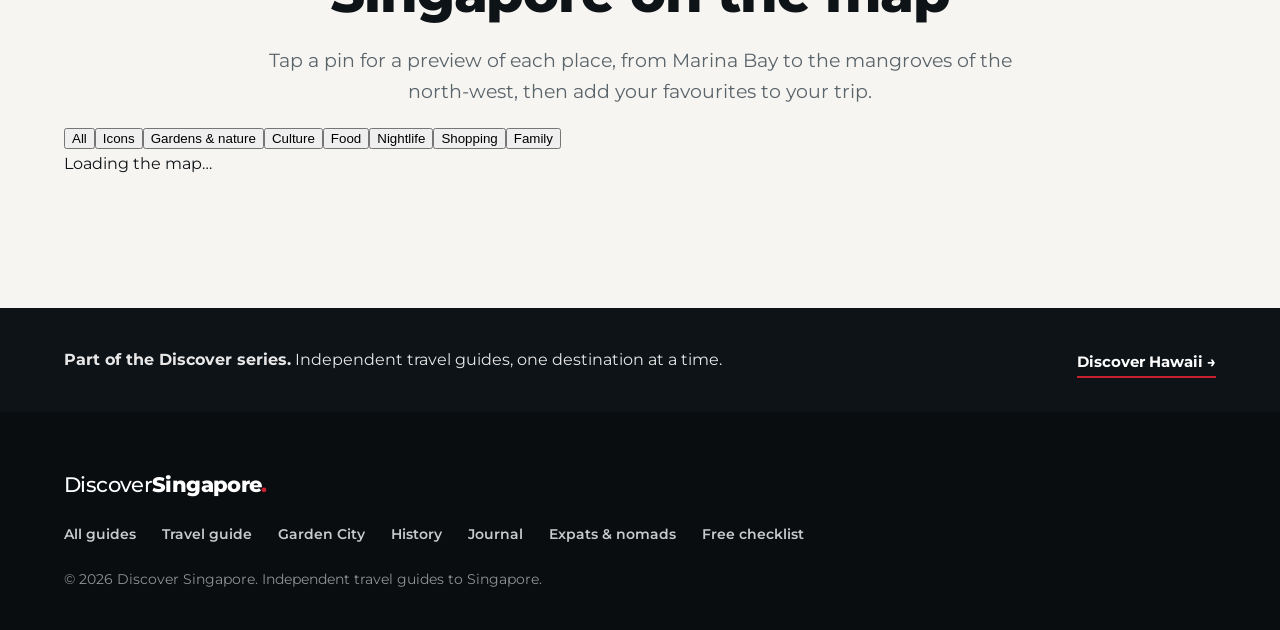
==== commit af69b229: "Menu: no wrapping on laptop screens" ====
--- a/index.html
+++ b/index.html
@@ -80,7 +80,7 @@
 .logo { text-decoration: none; font-weight: 500; font-size: 1.15rem; letter-spacing: -0.03em; white-space: nowrap; }
 .logo b { font-weight: 800; }
 .logo i { font-style: normal; color: var(--red); font-weight: 800; }
-.nav { display: flex; align-items: center; gap: 22px; font-size: 0.8rem; font-weight: 600; letter-spacing: 0.02em; }
+.nav { display: flex; align-items: center; gap: 16px; font-size: 0.8rem; font-weight: 600; letter-spacing: 0.02em; }
 .nav > a { text-decoration: none; opacity: 0.92; }
 .nav > a:hover { opacity: 1; text-decoration: underline; text-underline-offset: 6px; }
 .dropdown { position: relative; }
@@ -242,7 +242,13 @@
 }
 
 /* Mobile nav */
-@media (max-width: 960px) {
+@media (min-width: 1101px) {
+  .nav > a, .nav .dropdown-btn { white-space: nowrap; }
+}
+@media (min-width: 1101px) and (max-width: 1280px) {
+  .nav { gap: 12px; font-size: 0.74rem; }
+}
+@media (max-width: 1100px) {
   .nav-toggle { display: block; }
   .nav { position: fixed; inset: var(--header-h) 0 auto 0; background: var(--ink); flex-direction: column; align-items: stretch; gap: 0; padding: 8px 24px 24px; max-height: calc(100svh - var(--header-h)); overflow-y: auto; display: none; font-size: 1rem; }
   .nav.open { display: flex; }
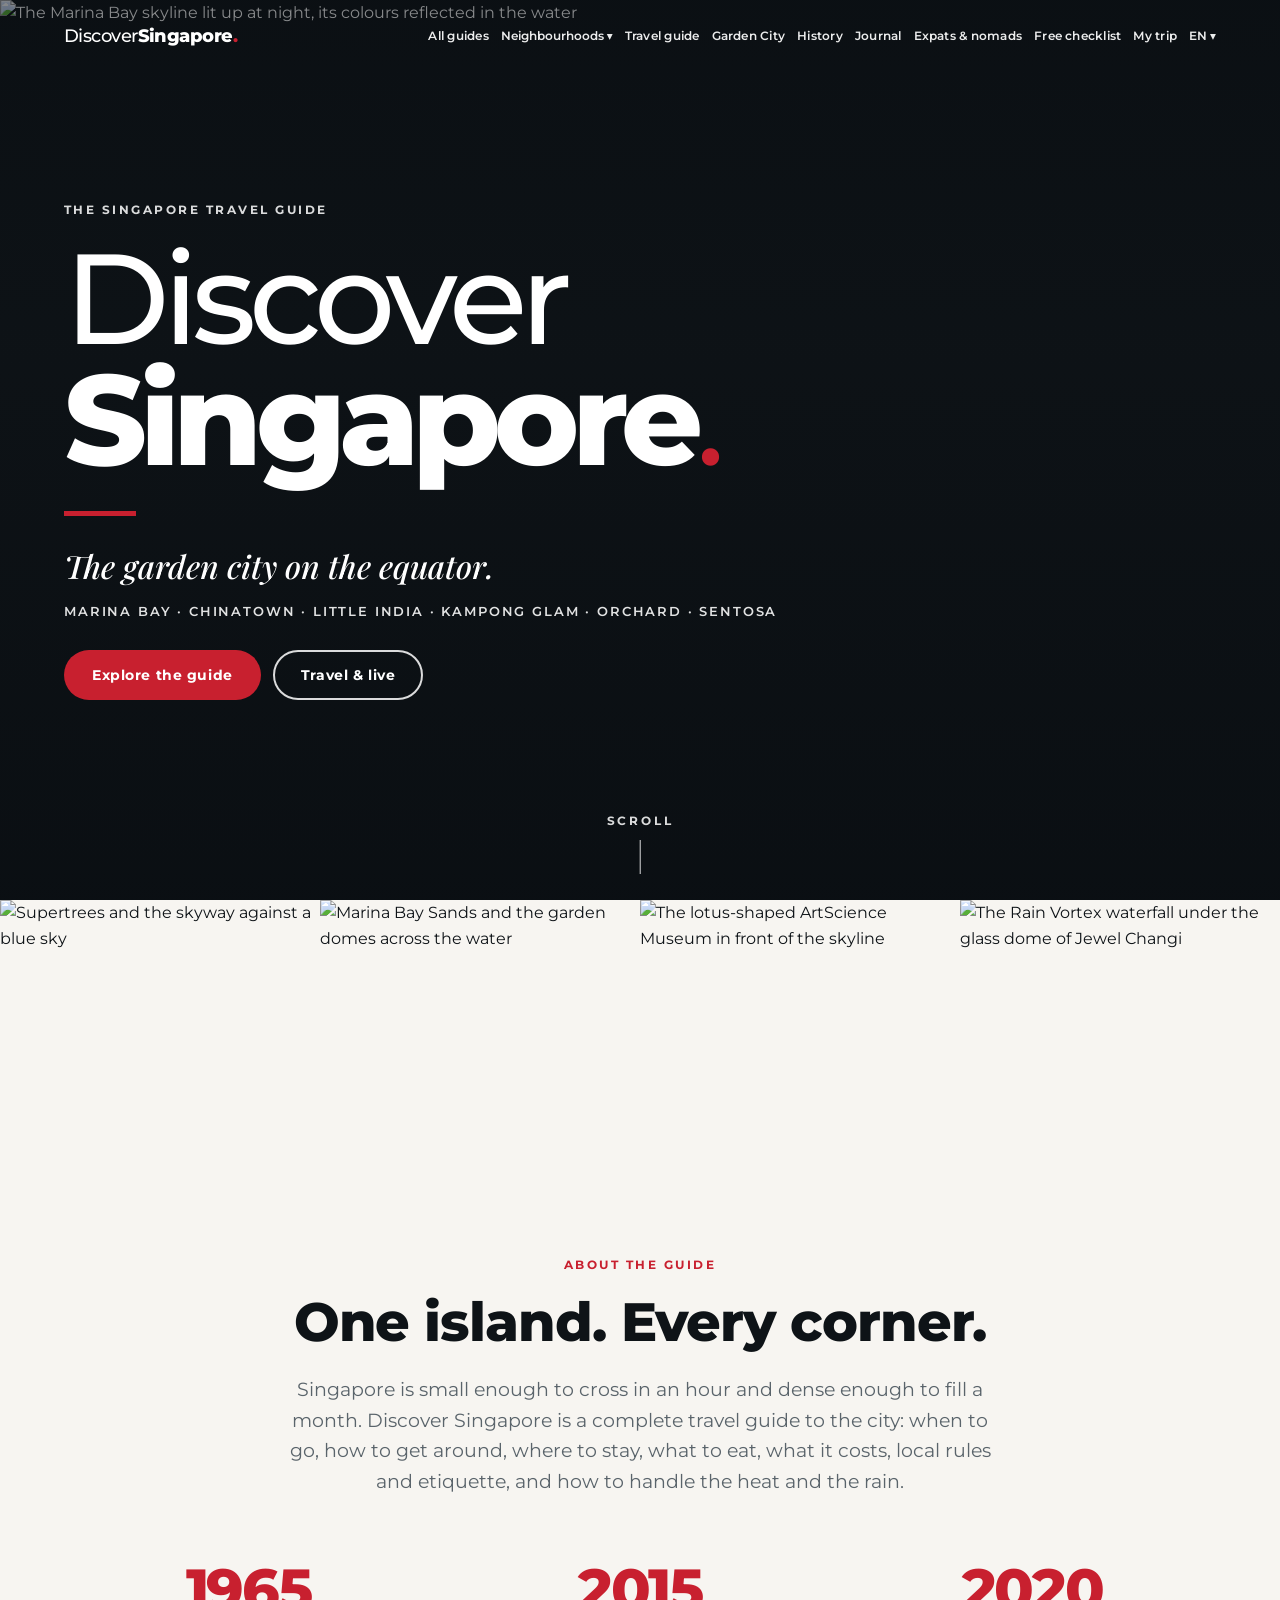
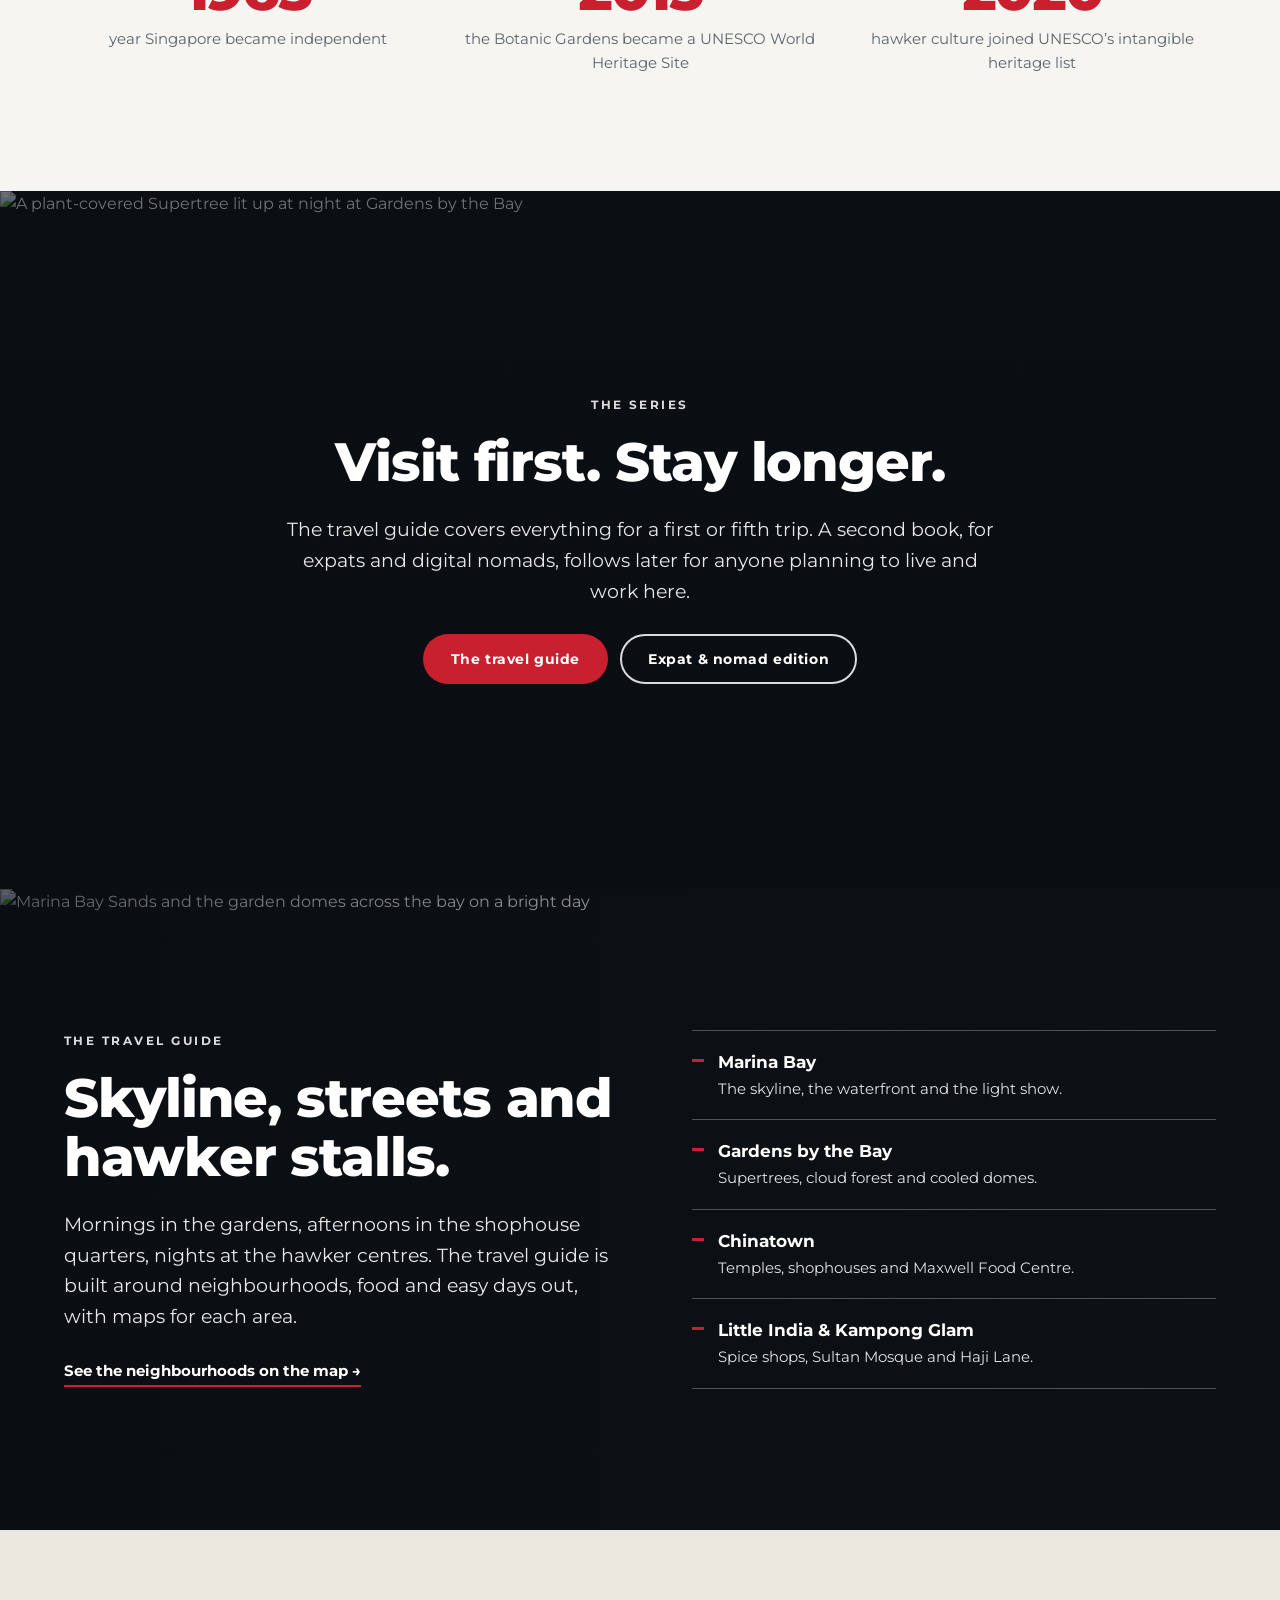
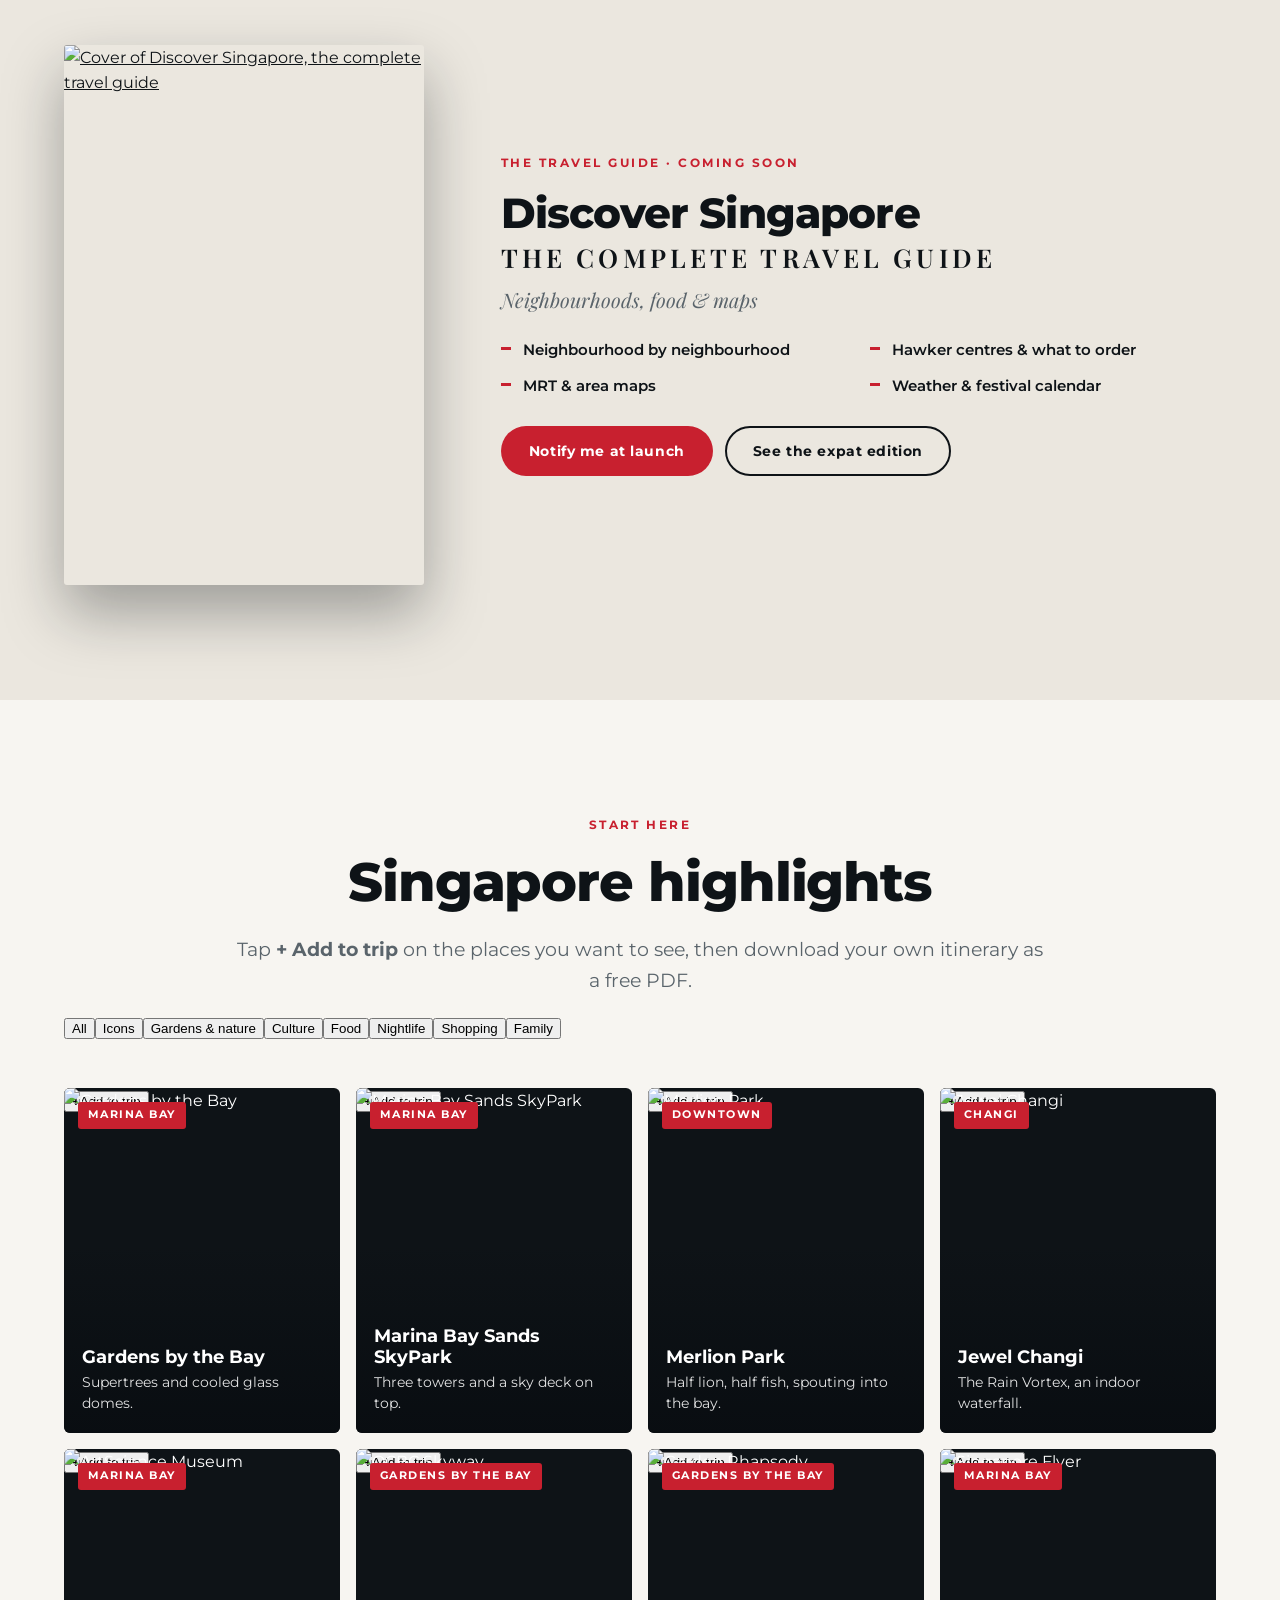
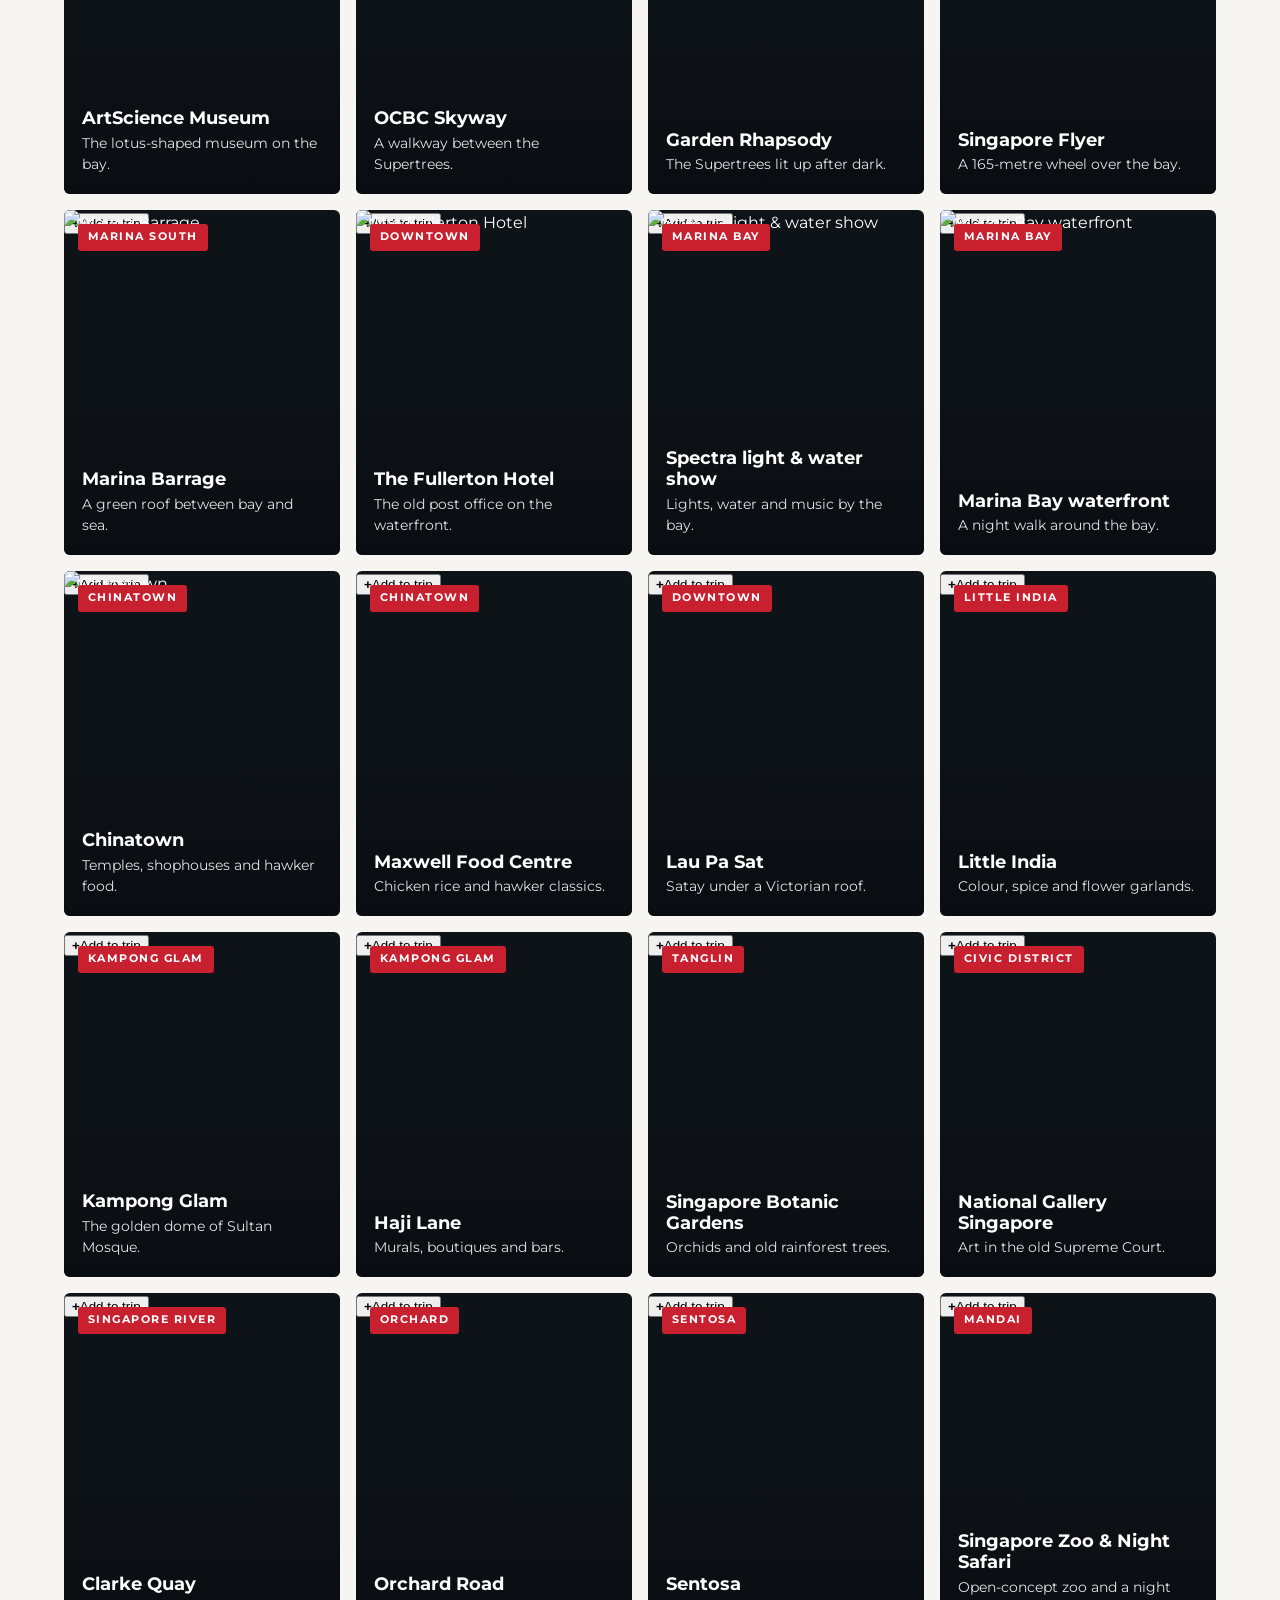
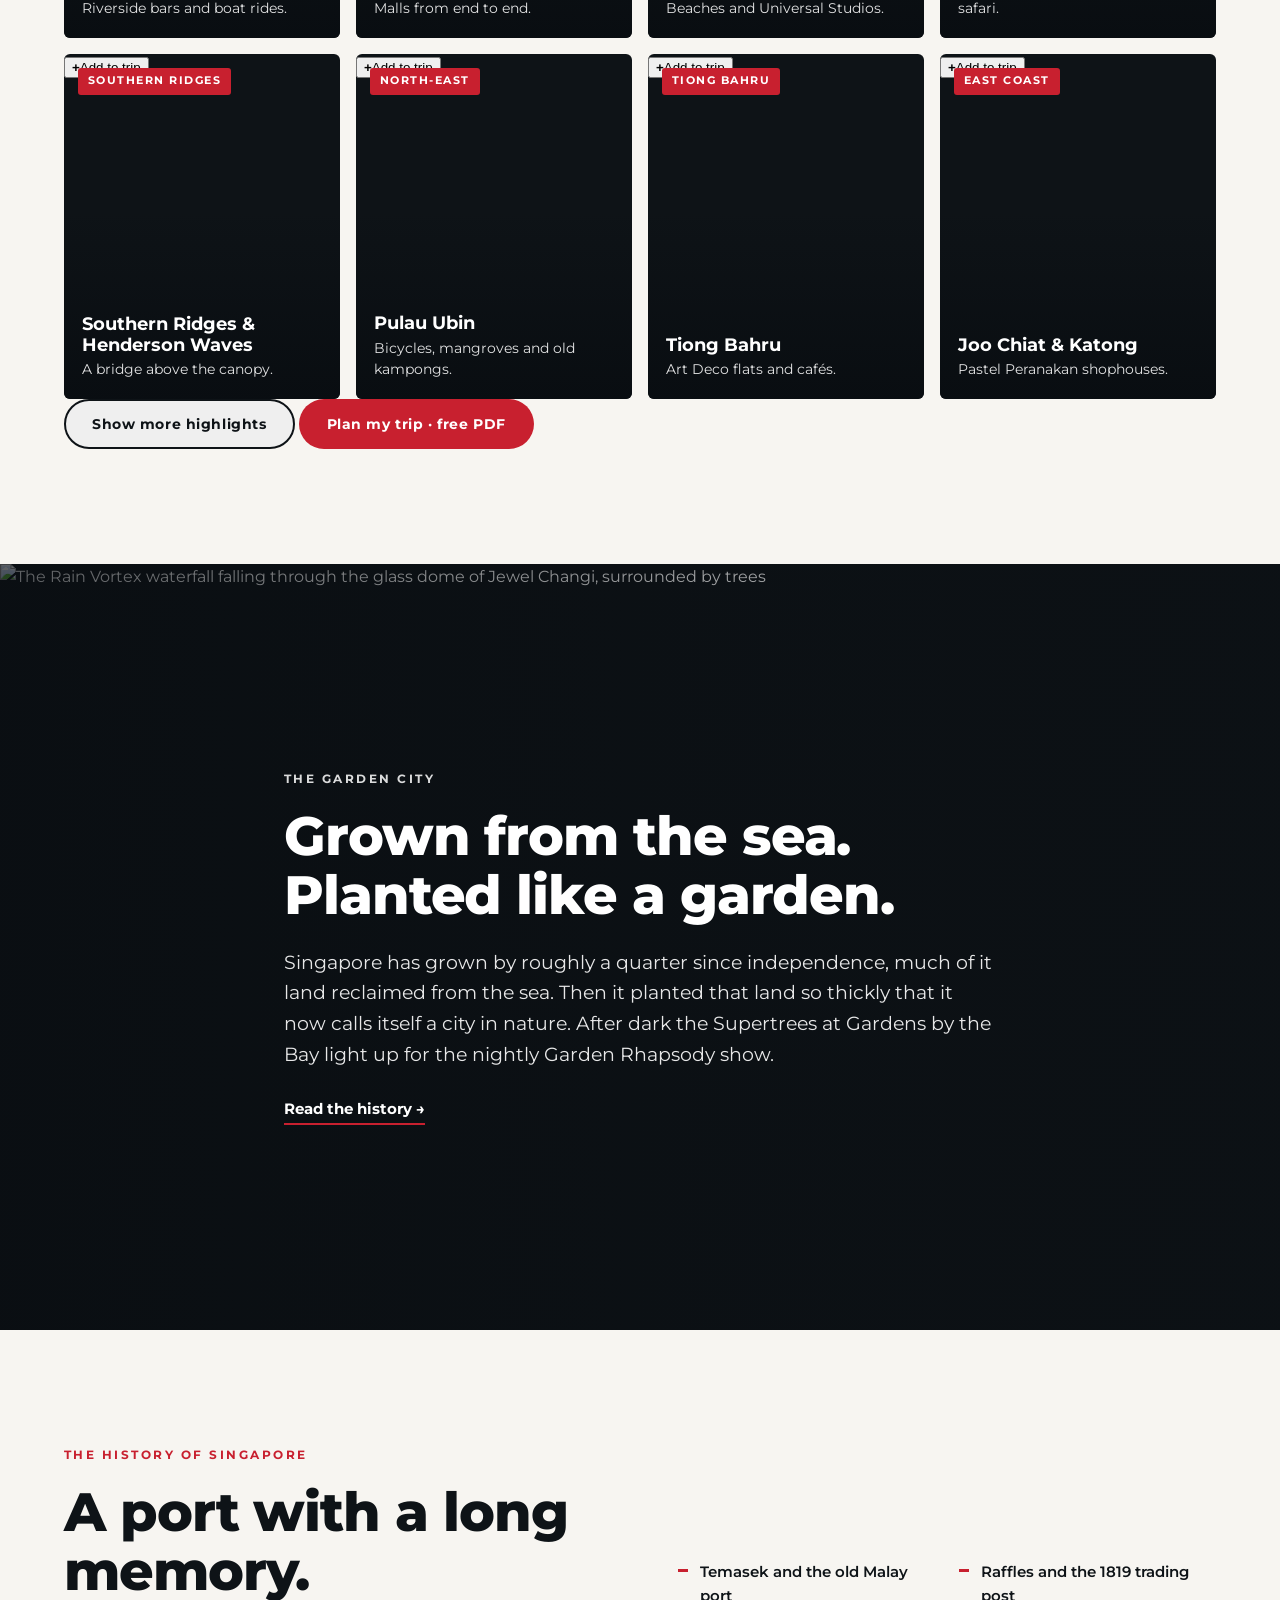
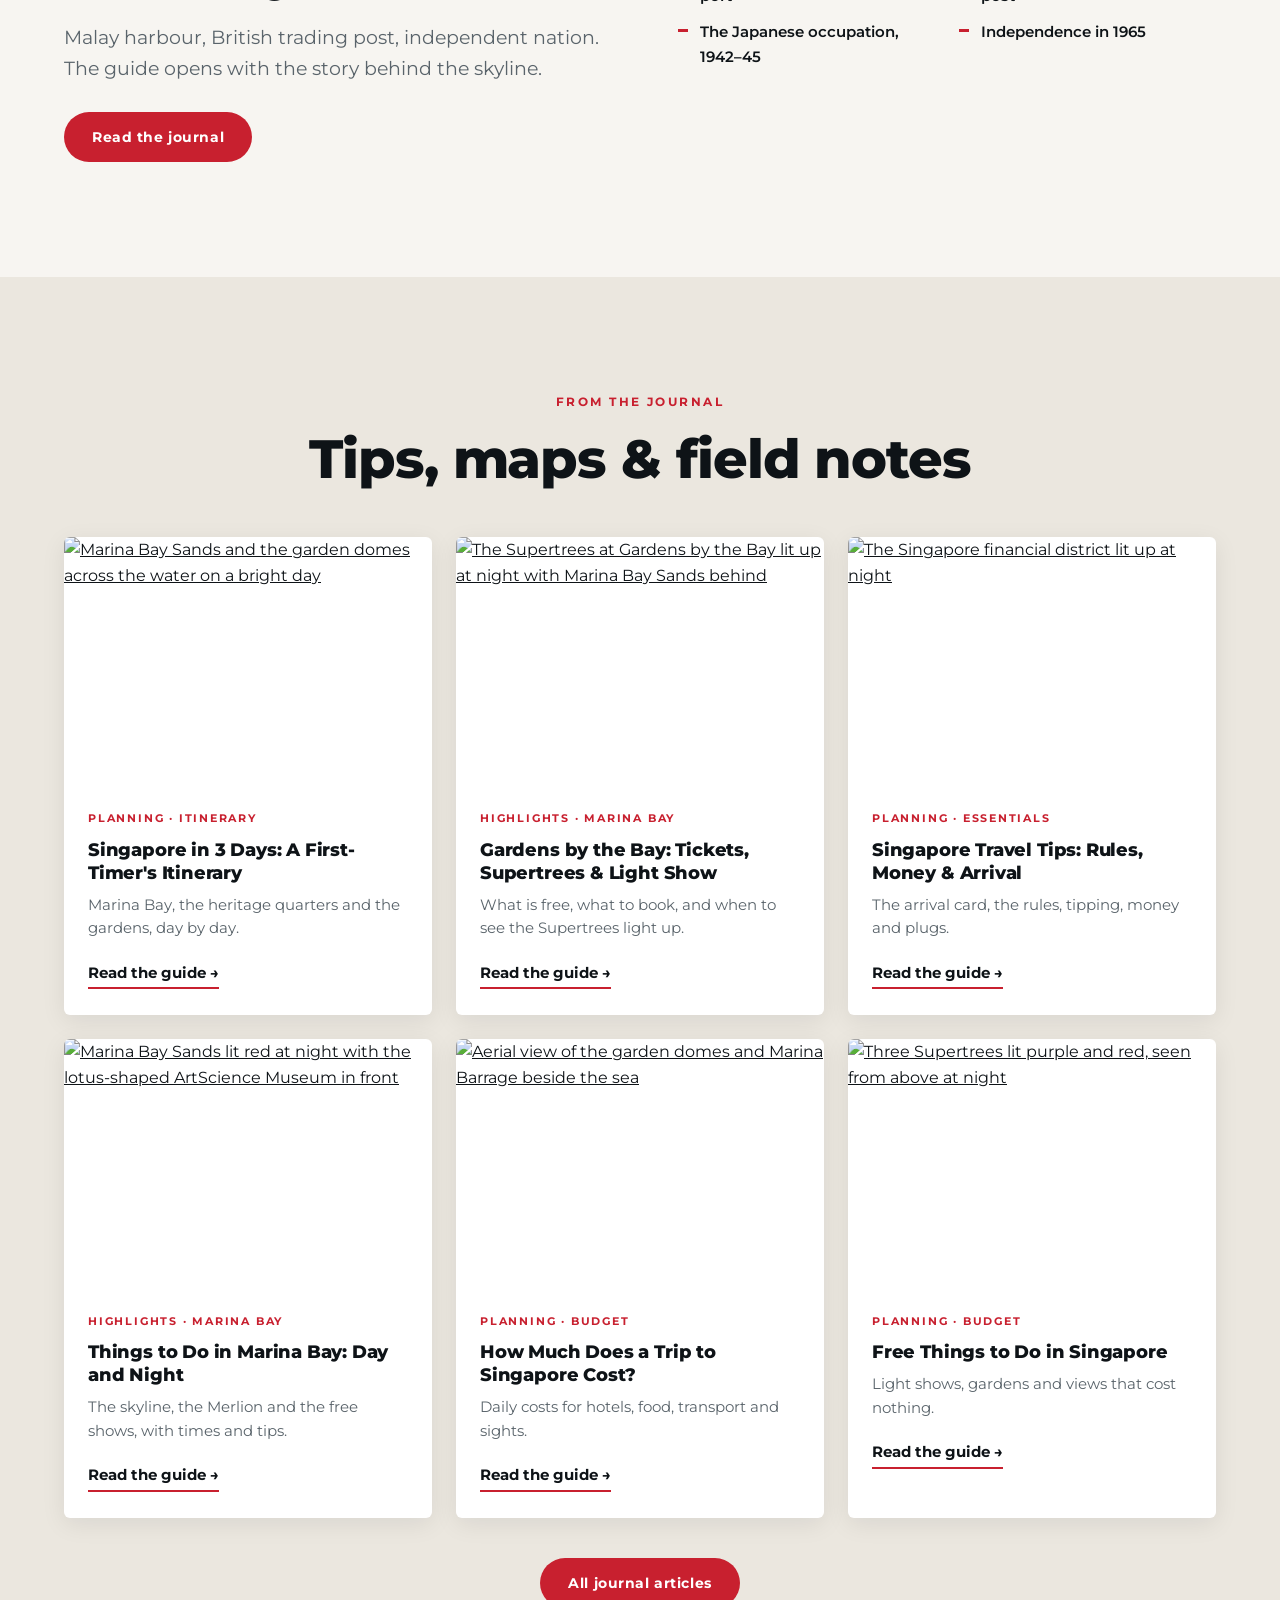
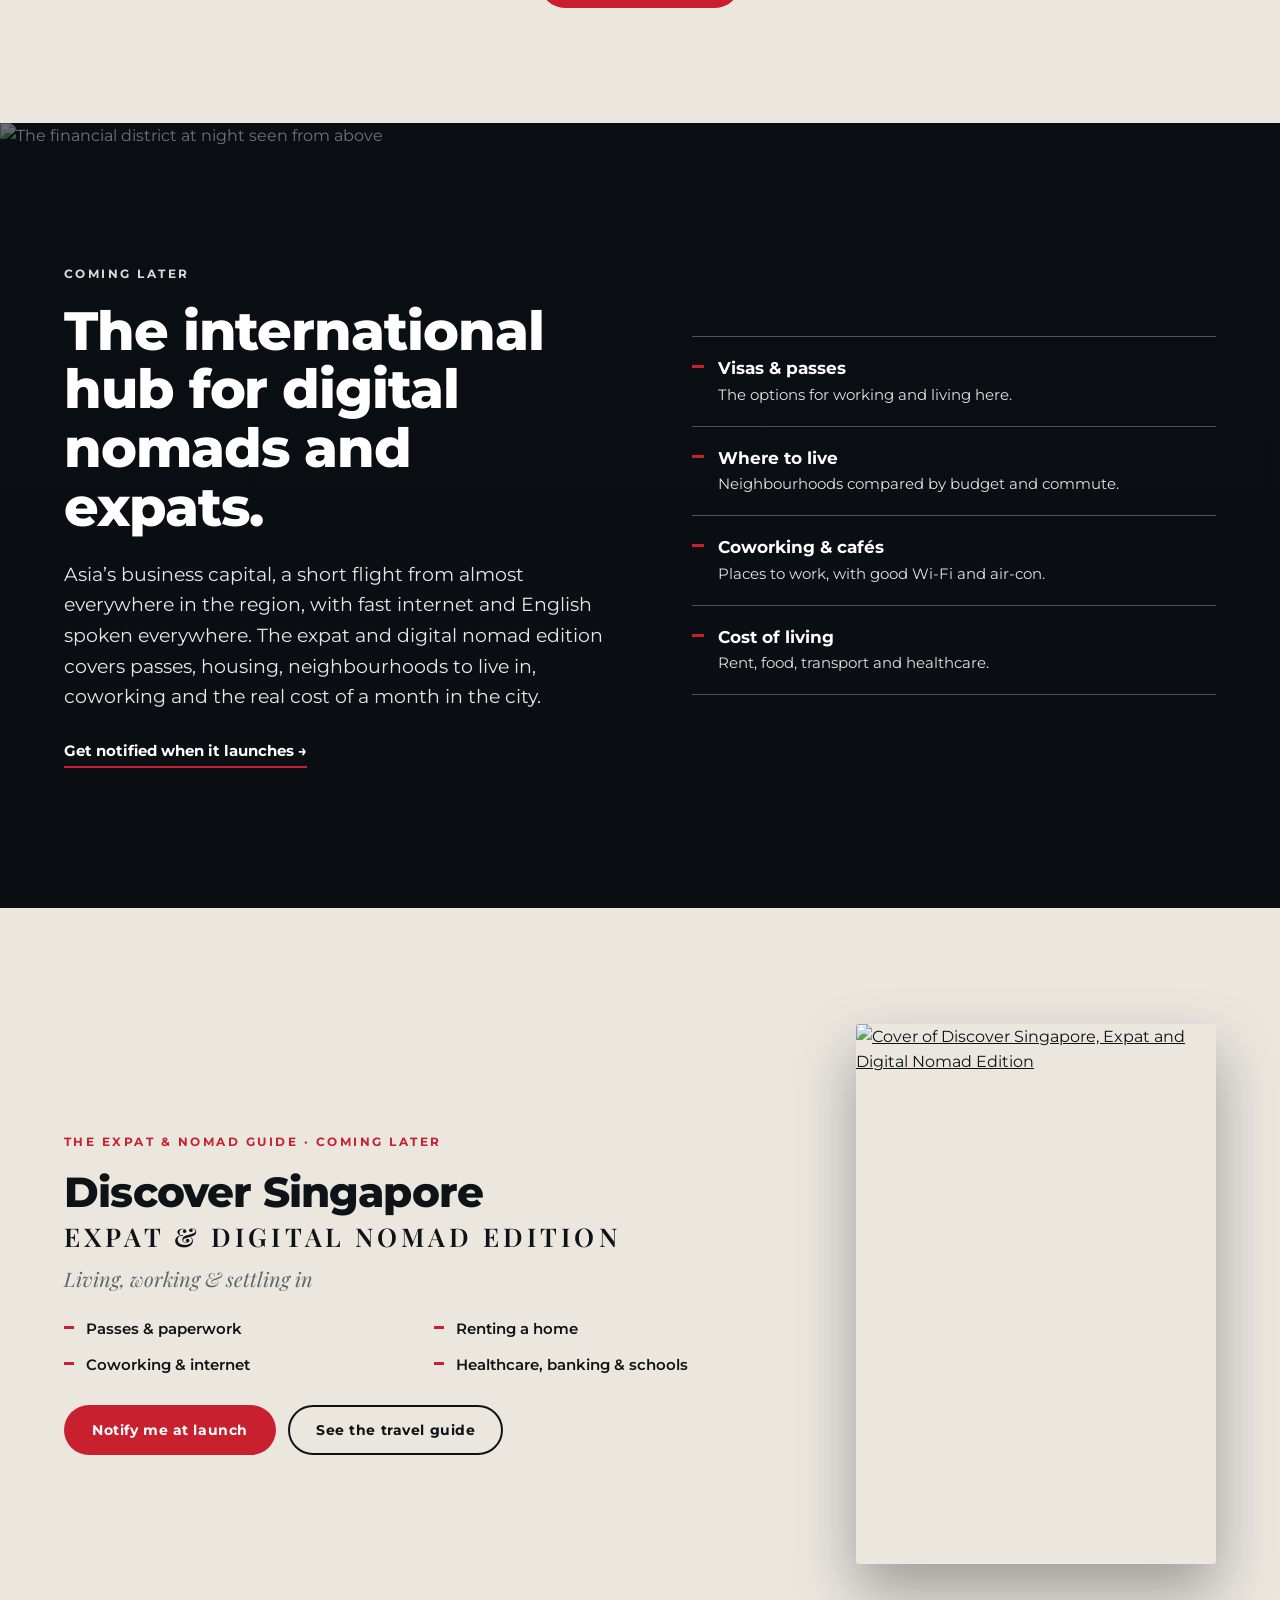
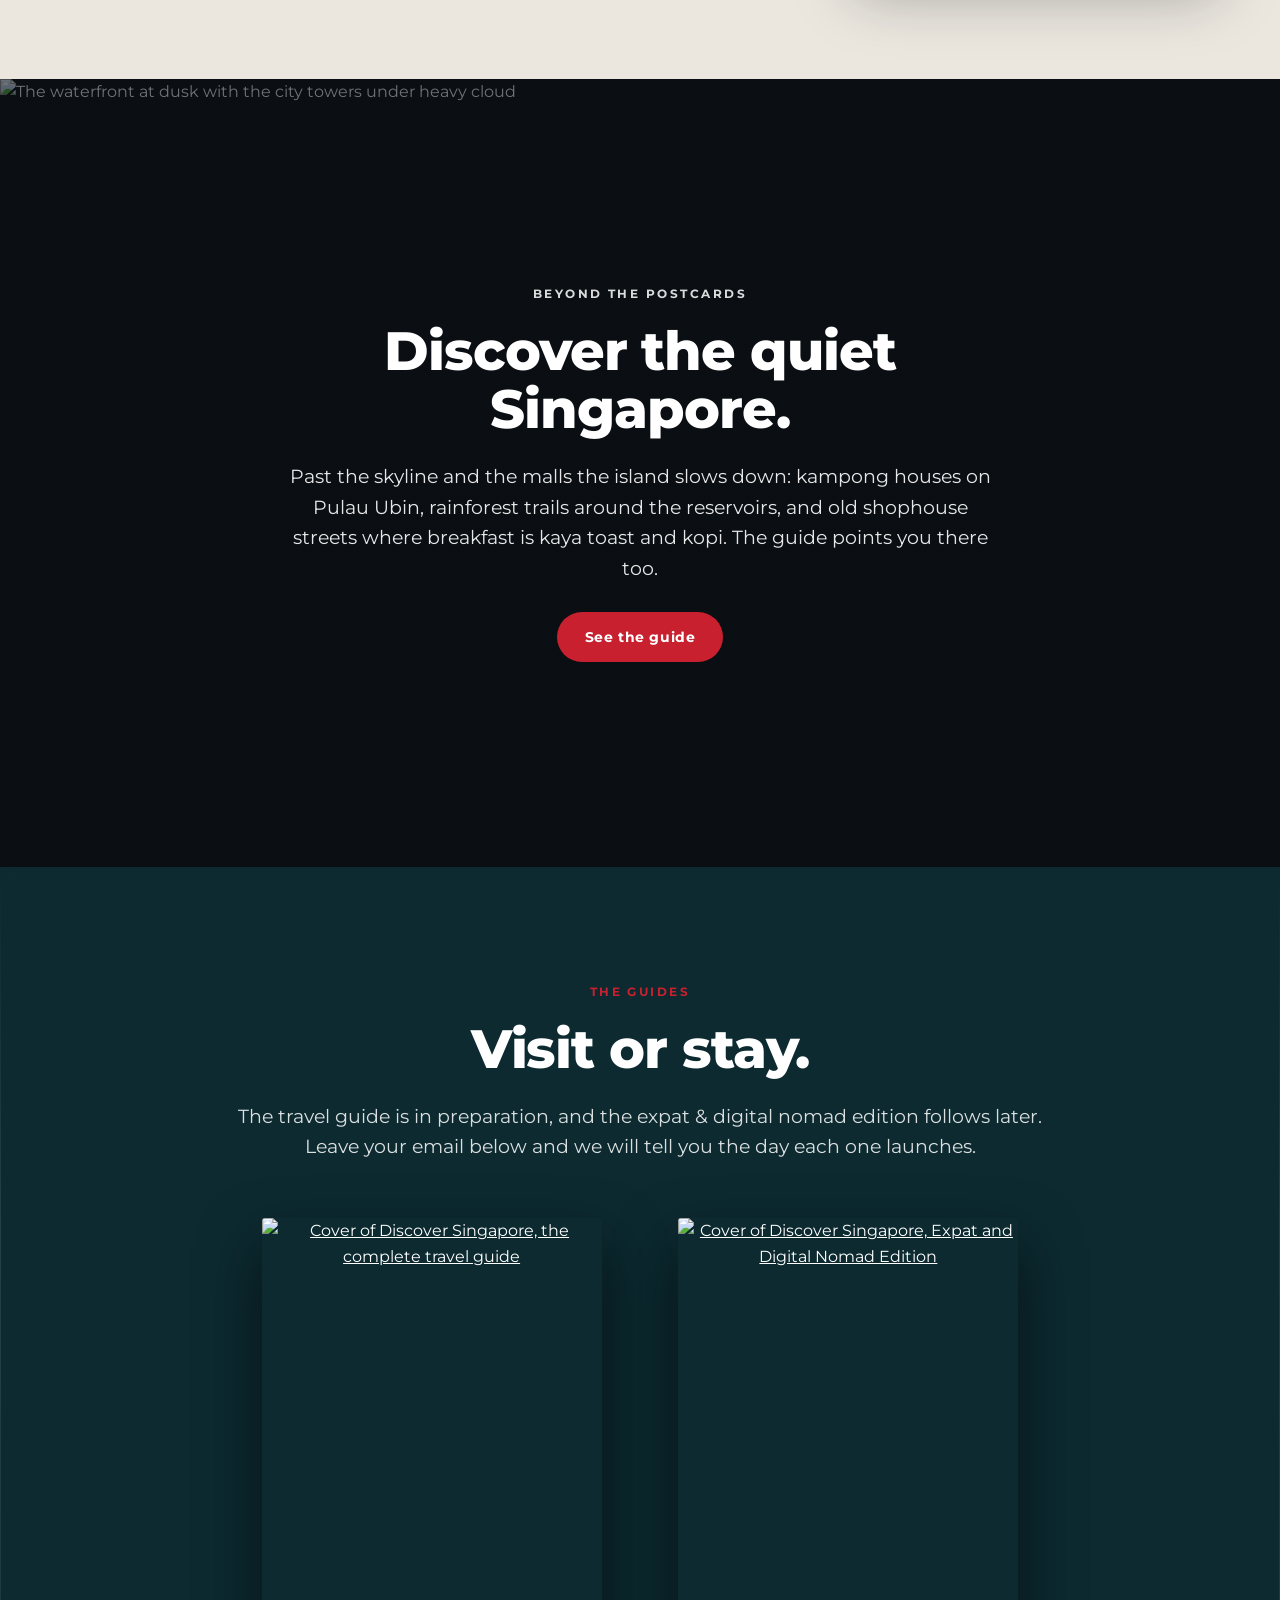
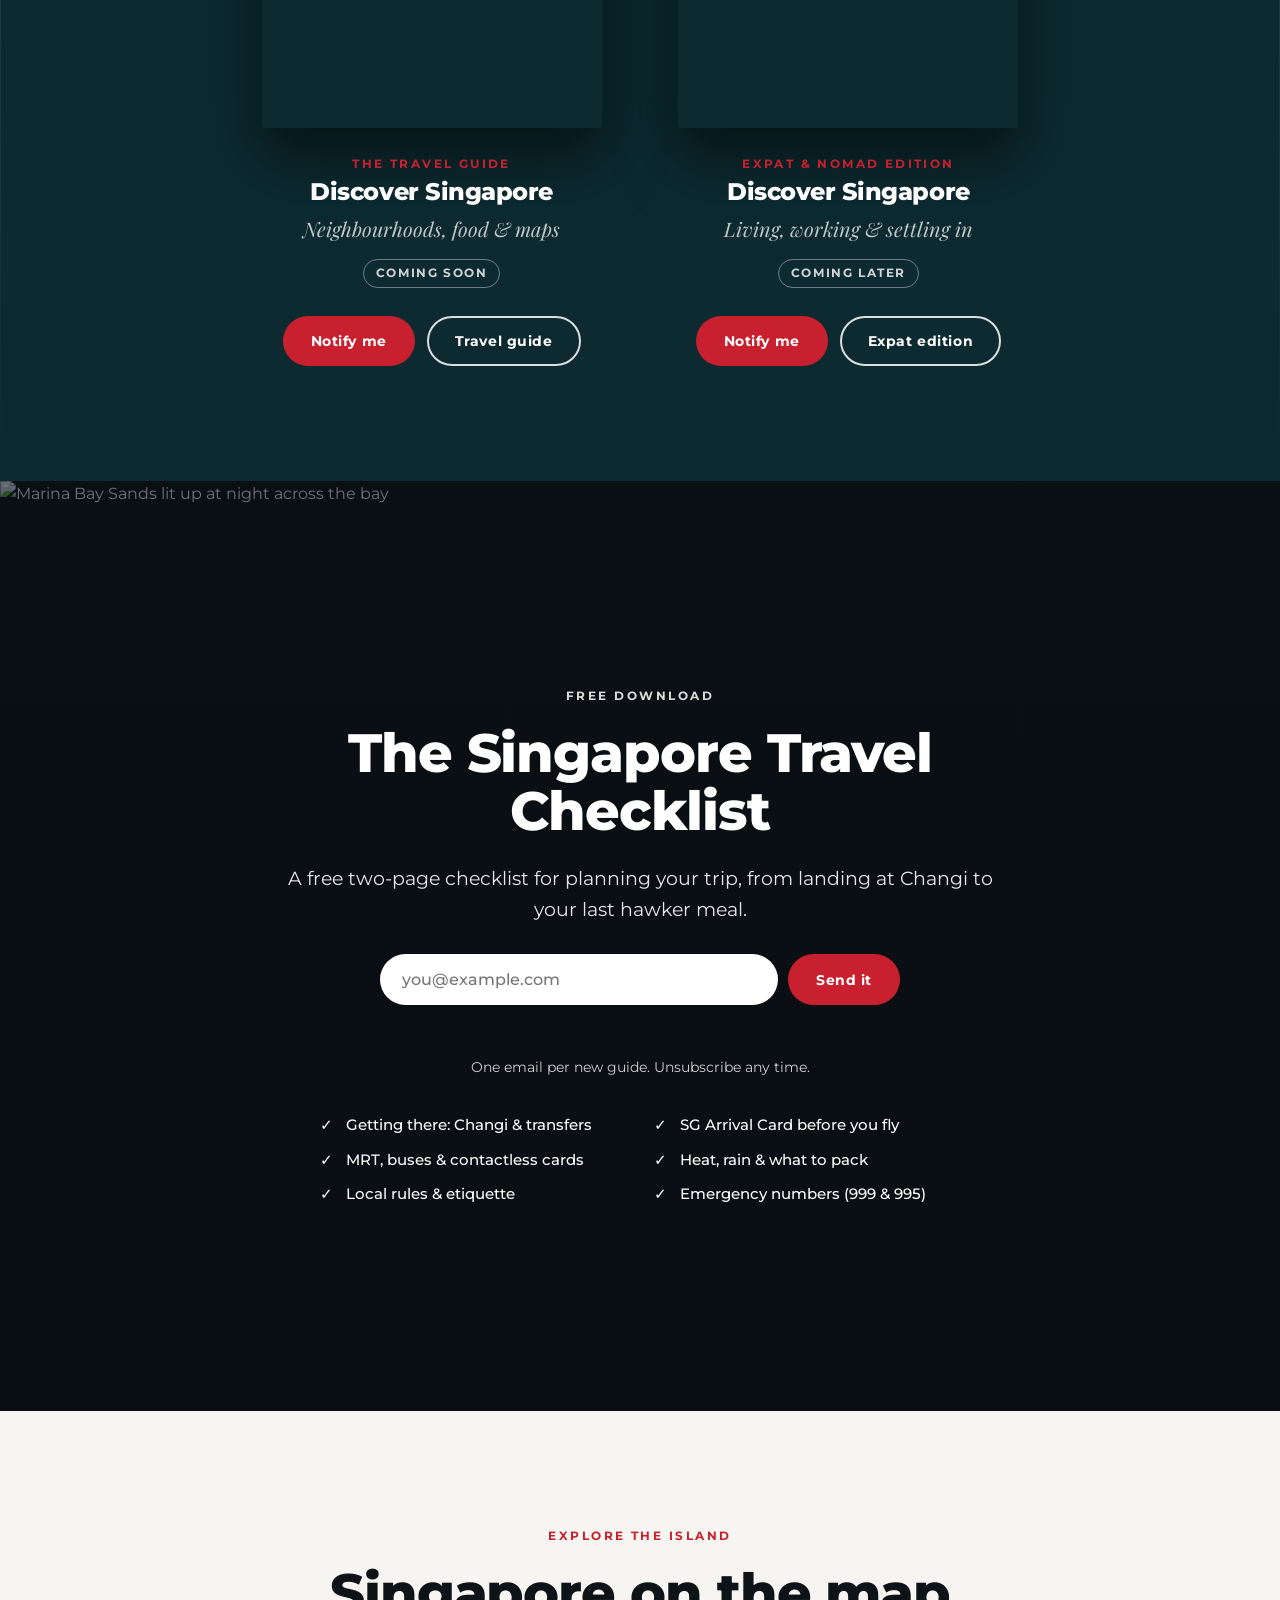
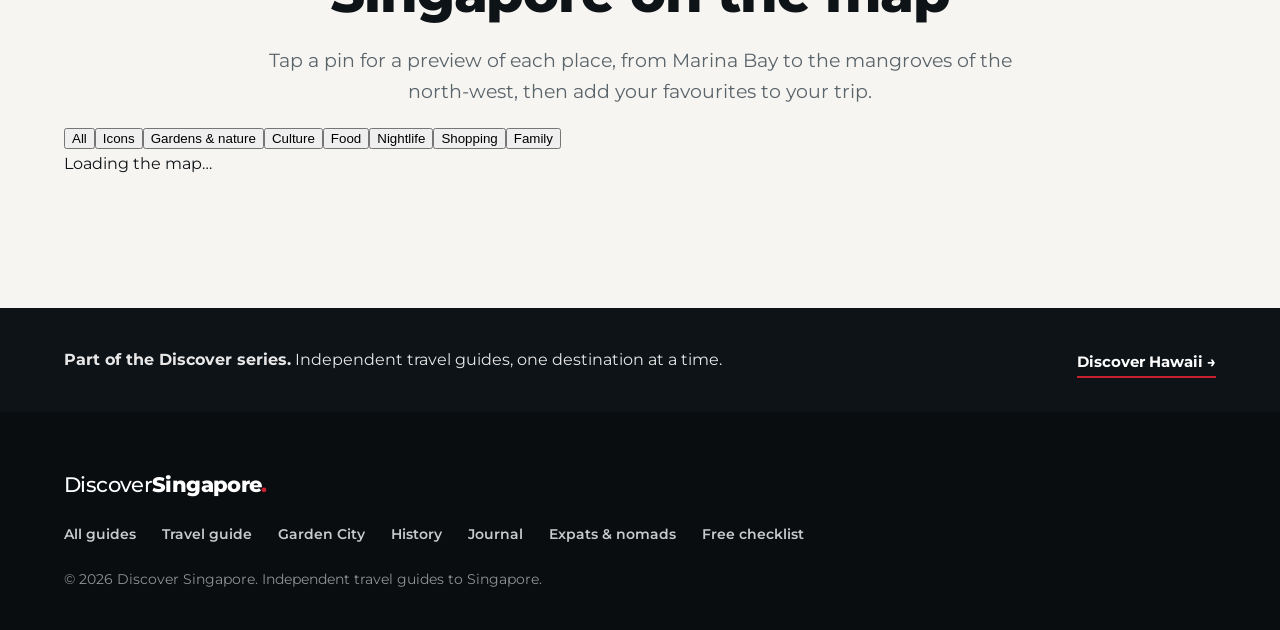
==== commit 8cd6749e: "Add 4 journal articles: itinerary, tips, budget, stopover" ====
--- a/index.html
+++ b/index.html
@@ -495,28 +495,28 @@
       <h2 class="center">Tips, maps &amp; field notes</h2>
       <div class="journal-grid">
         <article class="journal-card">
+          <a href="/blog/singapore-itinerary-3-days"><img src="assets/img/guide-bay-day-800.jpg" srcset="assets/img/guide-bay-day-800.jpg 800w, assets/img/guide-bay-day-1800.jpg 1800w" sizes="(min-width: 900px) 33vw, (min-width: 560px) 50vw, 100vw" alt="Marina Bay Sands and the garden domes across the water on a bright day" width="800" height="533" loading="lazy" decoding="async"></a>
+          <div><span class="tags">Planning · Itinerary</span><h3><a href="/blog/singapore-itinerary-3-days">Singapore in 3 Days: A First-Timer&#x27;s Itinerary</a></h3><p>Marina Bay, the heritage quarters and the gardens, day by day.</p><a class="link-arrow" href="/blog/singapore-itinerary-3-days">Read the guide →</a></div>
+        </article>
+        <article class="journal-card">
           <a href="/blog/gardens-by-the-bay-guide"><img src="assets/img/hl-supertree-grove-800.jpg" srcset="assets/img/hl-supertree-grove-800.jpg 800w, assets/img/hl-supertree-grove-1800.jpg 1800w" sizes="(min-width: 900px) 33vw, (min-width: 560px) 50vw, 100vw" alt="The Supertrees at Gardens by the Bay lit up at night with Marina Bay Sands behind" width="800" height="533" loading="lazy" decoding="async"></a>
           <div><span class="tags">Highlights · Marina Bay</span><h3><a href="/blog/gardens-by-the-bay-guide">Gardens by the Bay: Tickets, Supertrees &amp; Light Show</a></h3><p>What is free, what to book, and when to see the Supertrees light up.</p><a class="link-arrow" href="/blog/gardens-by-the-bay-guide">Read the guide →</a></div>
+        </article>
+        <article class="journal-card">
+          <a href="/blog/singapore-travel-tips"><img src="assets/img/nomad-cbd-night-800.jpg" srcset="assets/img/nomad-cbd-night-800.jpg 800w, assets/img/nomad-cbd-night-1800.jpg 1800w" sizes="(min-width: 900px) 33vw, (min-width: 560px) 50vw, 100vw" alt="The Singapore financial district lit up at night" width="800" height="533" loading="lazy" decoding="async"></a>
+          <div><span class="tags">Planning · Essentials</span><h3><a href="/blog/singapore-travel-tips">Singapore Travel Tips: Rules, Money &amp; Arrival</a></h3><p>The arrival card, the rules, tipping, money and plugs.</p><a class="link-arrow" href="/blog/singapore-travel-tips">Read the guide →</a></div>
         </article>
         <article class="journal-card">
           <a href="/blog/things-to-do-in-marina-bay"><img src="assets/img/hl-marina-bay-sands-800.jpg" srcset="assets/img/hl-marina-bay-sands-800.jpg 800w, assets/img/hl-marina-bay-sands-1800.jpg 1800w" sizes="(min-width: 900px) 33vw, (min-width: 560px) 50vw, 100vw" alt="Marina Bay Sands lit red at night with the lotus-shaped ArtScience Museum in front" width="800" height="533" loading="lazy" decoding="async"></a>
           <div><span class="tags">Highlights · Marina Bay</span><h3><a href="/blog/things-to-do-in-marina-bay">Things to Do in Marina Bay: Day and Night</a></h3><p>The skyline, the Merlion and the free shows, with times and tips.</p><a class="link-arrow" href="/blog/things-to-do-in-marina-bay">Read the guide →</a></div>
         </article>
         <article class="journal-card">
+          <a href="/blog/singapore-trip-budget"><img src="assets/img/hl-marina-barrage-800.jpg" srcset="assets/img/hl-marina-barrage-800.jpg 800w, assets/img/hl-marina-barrage-1800.jpg 1800w" sizes="(min-width: 900px) 33vw, (min-width: 560px) 50vw, 100vw" alt="Aerial view of the garden domes and Marina Barrage beside the sea" width="800" height="533" loading="lazy" decoding="async"></a>
+          <div><span class="tags">Planning · Budget</span><h3><a href="/blog/singapore-trip-budget">How Much Does a Trip to Singapore Cost?</a></h3><p>Daily costs for hotels, food, transport and sights.</p><a class="link-arrow" href="/blog/singapore-trip-budget">Read the guide →</a></div>
+        </article>
+        <article class="journal-card">
           <a href="/blog/free-things-to-do-in-singapore"><img src="assets/img/hl-supertrees-above-800.jpg" srcset="assets/img/hl-supertrees-above-800.jpg 800w, assets/img/hl-supertrees-above-1800.jpg 1800w" sizes="(min-width: 900px) 33vw, (min-width: 560px) 50vw, 100vw" alt="Three Supertrees lit purple and red, seen from above at night" width="800" height="533" loading="lazy" decoding="async"></a>
           <div><span class="tags">Planning · Budget</span><h3><a href="/blog/free-things-to-do-in-singapore">Free Things to Do in Singapore</a></h3><p>Light shows, gardens and views that cost nothing.</p><a class="link-arrow" href="/blog/free-things-to-do-in-singapore">Read the guide →</a></div>
-        </article>
-        <article class="journal-card">
-          <a href="/blog/best-time-to-visit-singapore"><img src="assets/img/journal-skyline-dusk-800.jpg" srcset="assets/img/journal-skyline-dusk-800.jpg 800w, assets/img/journal-skyline-dusk-1800.jpg 1800w" sizes="(min-width: 900px) 33vw, (min-width: 560px) 50vw, 100vw" alt="Clouds over the Singapore skyline and the Fullerton Hotel at sunset, reflected in Marina Bay" width="800" height="533" loading="lazy" decoding="async"></a>
-          <div><span class="tags">Planning · Weather</span><h3><a href="/blog/best-time-to-visit-singapore">Best Time to Visit Singapore: A Month-by-Month Guide</a></h3><p>Monsoon showers, festival dates and the months with the clearest skies.</p><a class="link-arrow" href="/blog/best-time-to-visit-singapore">Read the guide →</a></div>
-        </article>
-        <article class="journal-card">
-          <a href="/blog/where-to-stay-in-singapore"><img src="assets/img/journal-shophouses-800.jpg" srcset="assets/img/journal-shophouses-800.jpg 800w, assets/img/journal-shophouses-1800.jpg 1800w" sizes="(min-width: 900px) 33vw, (min-width: 560px) 50vw, 100vw" alt="Singapore&#x27;s financial district lit up at night above the roofs of old shophouses" width="800" height="533" loading="lazy" decoding="async"></a>
-          <div><span class="tags">Neighbourhoods</span><h3><a href="/blog/where-to-stay-in-singapore">Where to Stay in Singapore: Neighbourhoods Compared</a></h3><p>Marina Bay, Chinatown, Tiong Bahru and more, by budget and style of trip.</p><a class="link-arrow" href="/blog/where-to-stay-in-singapore">Read the guide →</a></div>
-        </article>
-        <article class="journal-card">
-          <a href="/blog/singapore-at-night"><img src="assets/img/hero-skyline-night-800.jpg" srcset="assets/img/hero-skyline-night-800.jpg 800w, assets/img/hero-skyline-night-1800.jpg 1800w" sizes="(min-width: 900px) 33vw, (min-width: 560px) 50vw, 100vw" alt="The Singapore skyline lit up at night, with colourful reflections across Marina Bay" width="800" height="533" loading="lazy" decoding="async"></a>
-          <div><span class="tags">Highlights · Nightlife</span><h3><a href="/blog/singapore-at-night">Singapore at Night: Light Shows, Views &amp; Night Walks</a></h3><p>Free shows, skyline views and where to eat after dark.</p><a class="link-arrow" href="/blog/singapore-at-night">Read the guide →</a></div>
         </article>
       </div>
       <div class="btn-row center-row journal-more"><a class="btn primary" href="/blog">All journal articles</a></div>
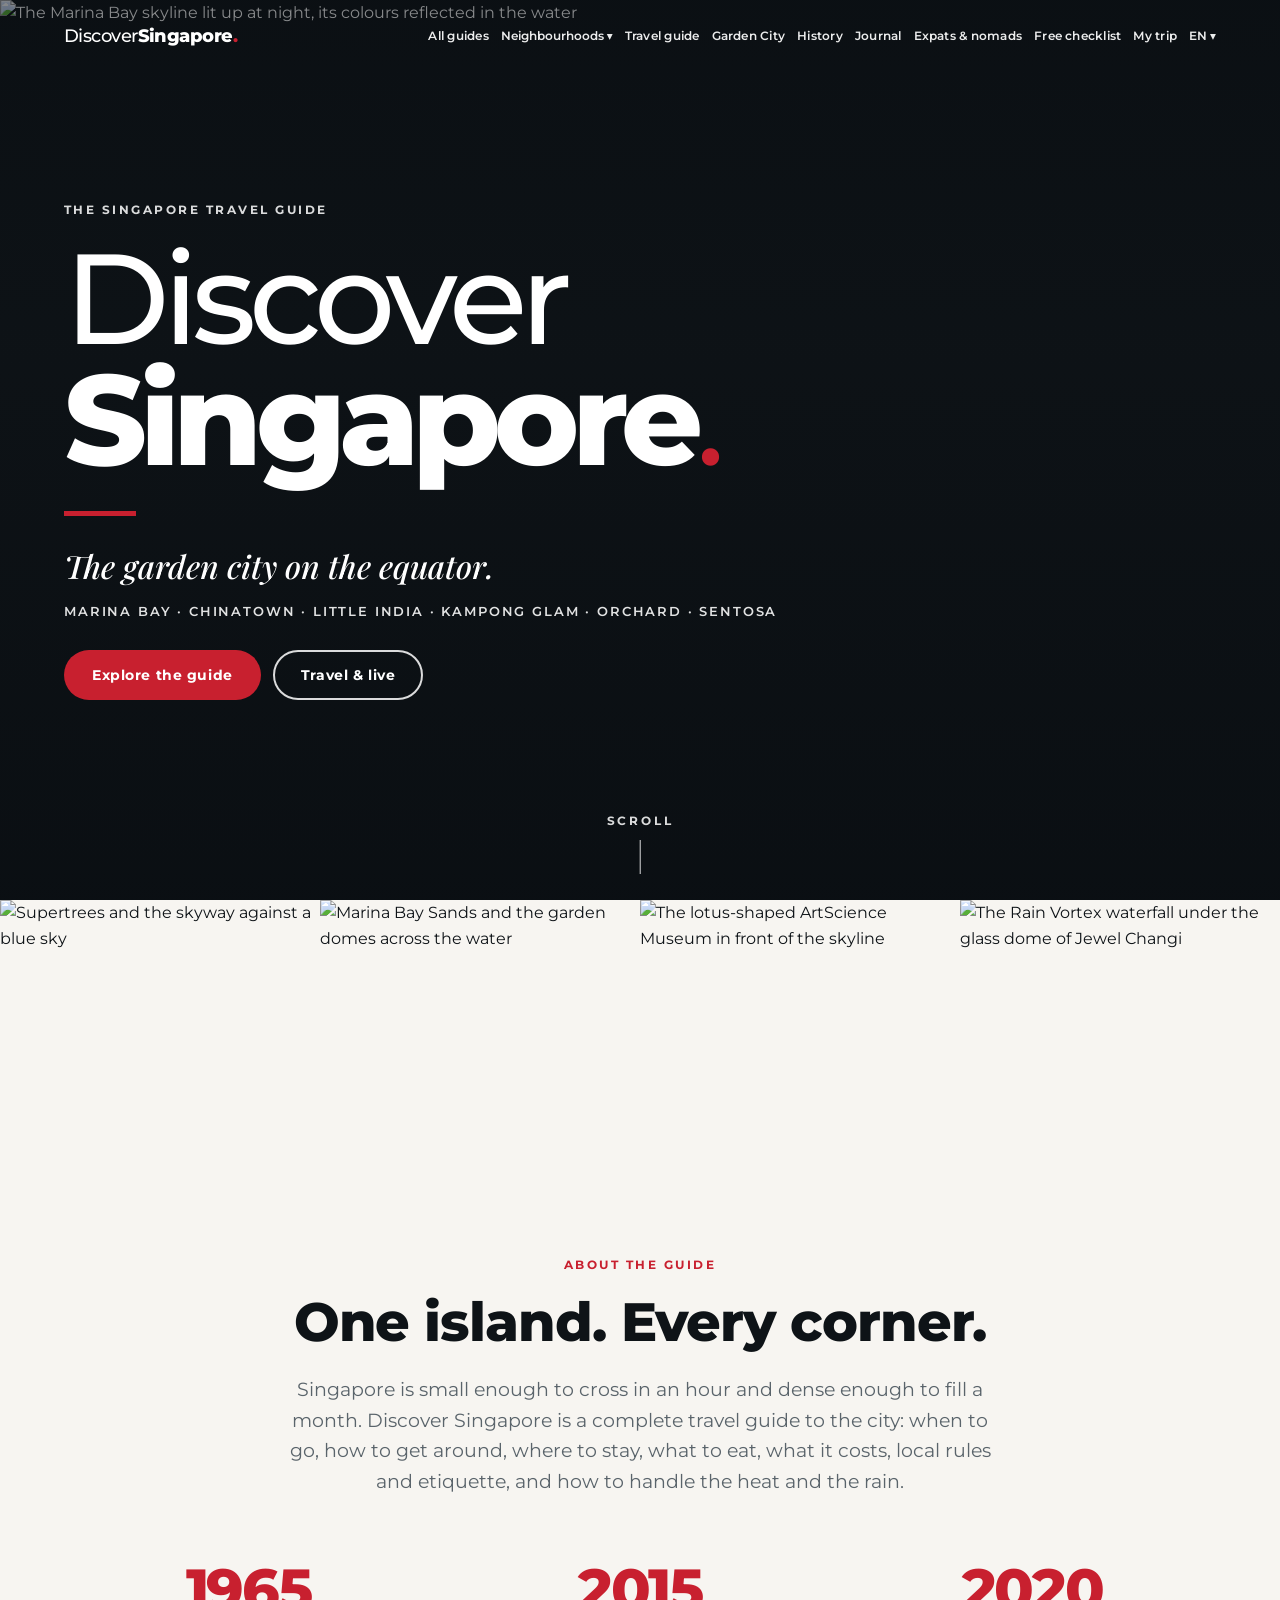
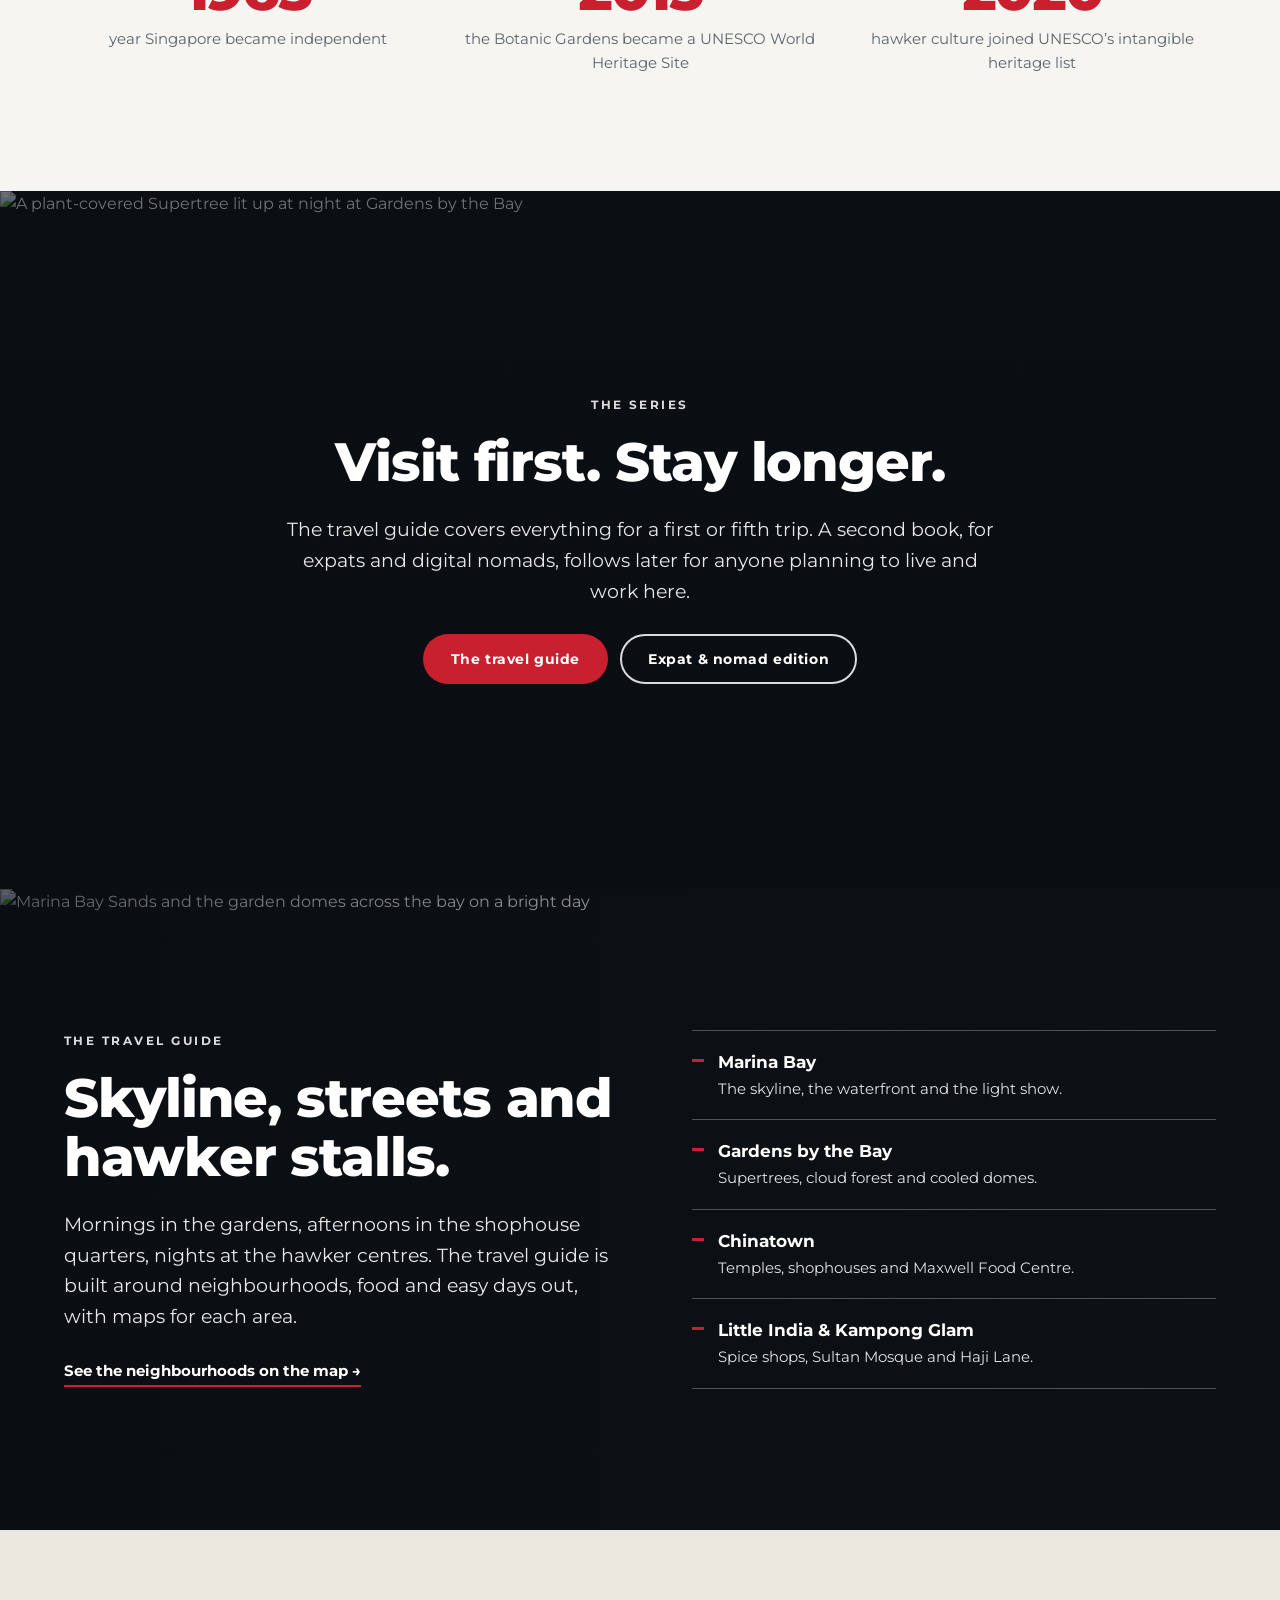
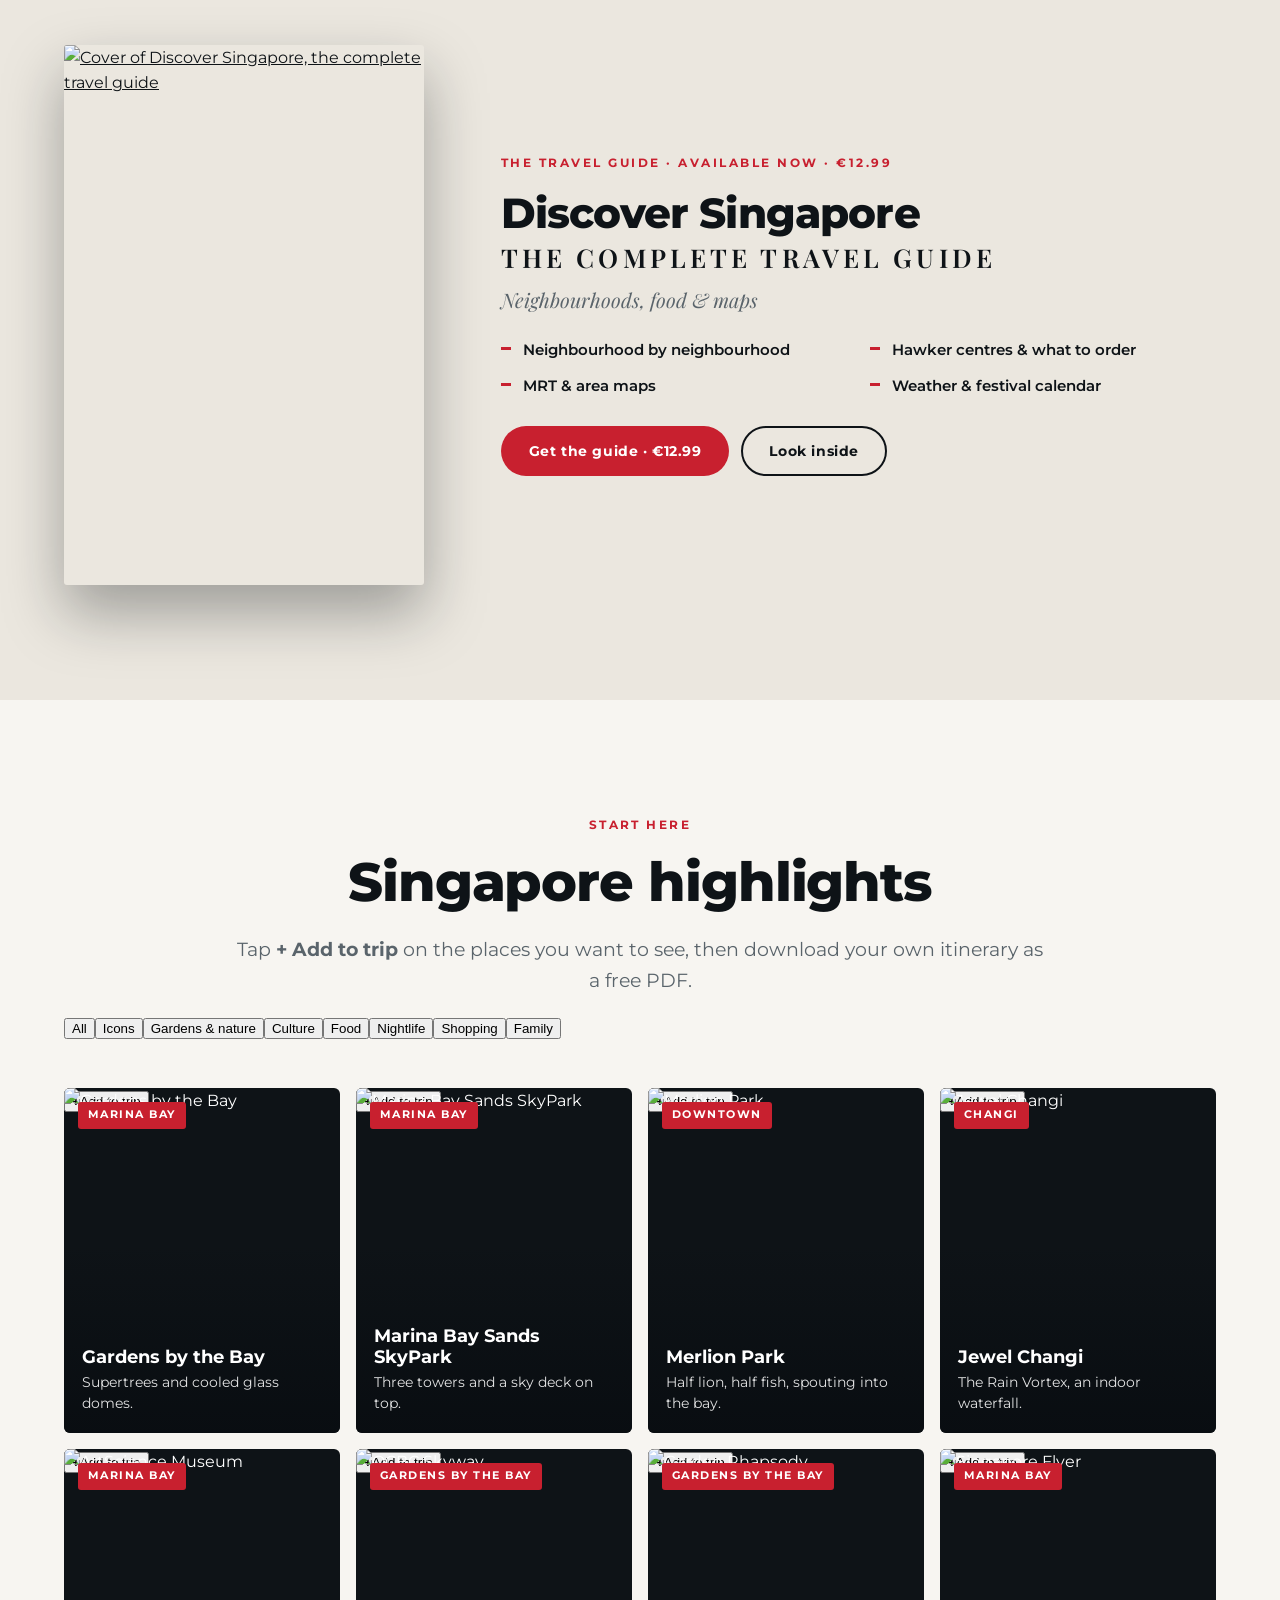
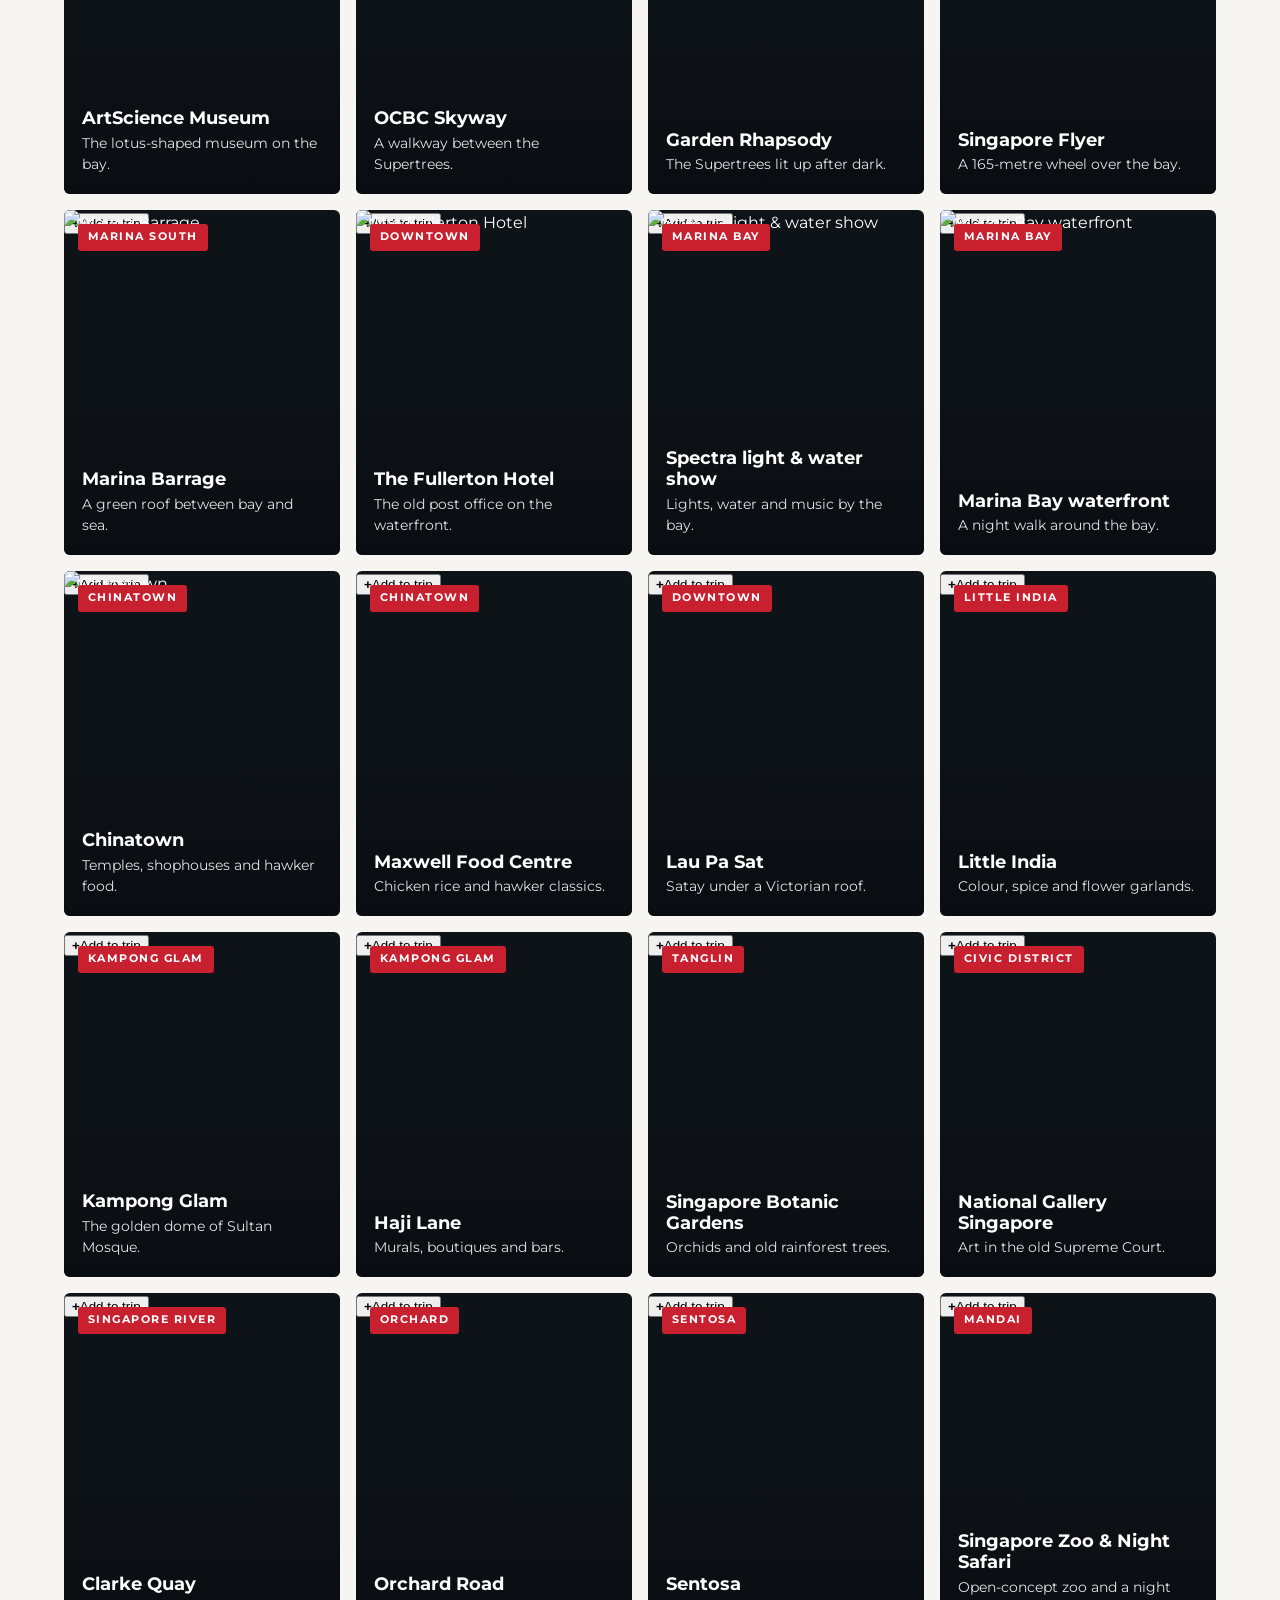
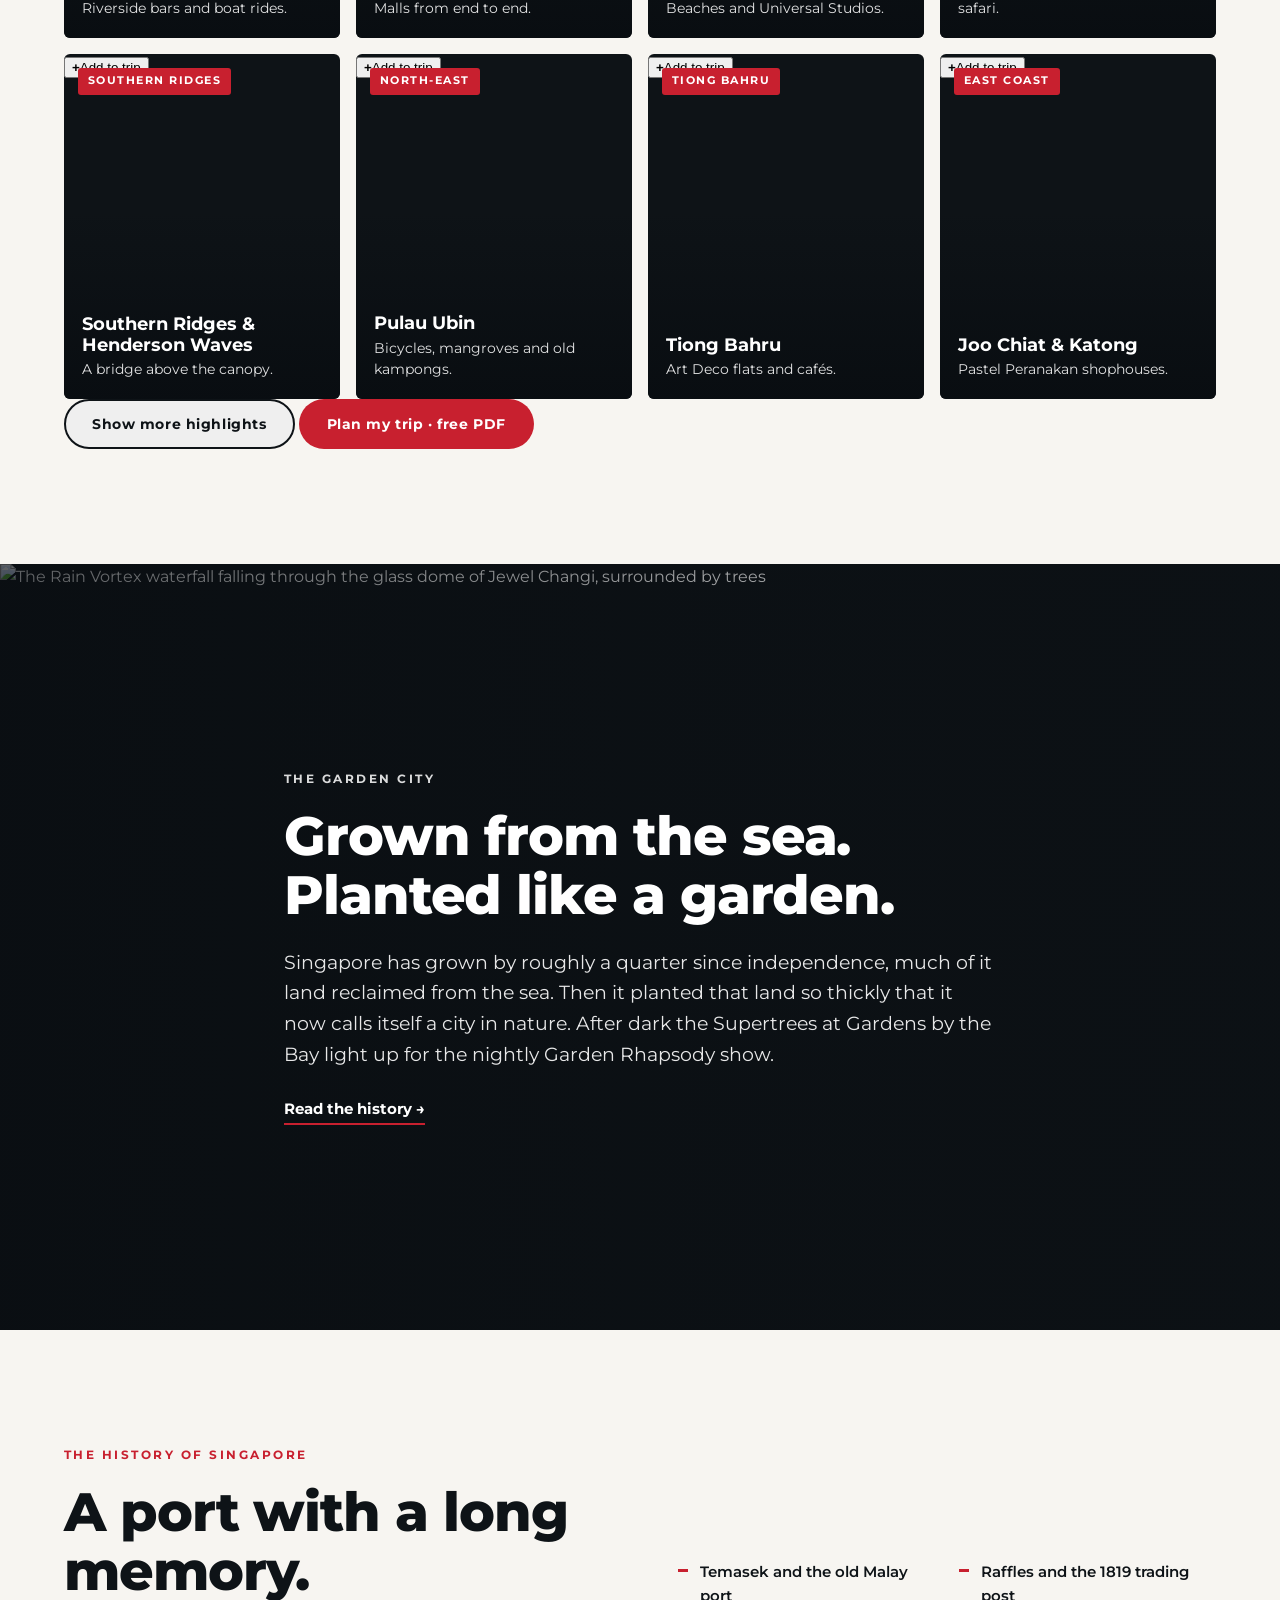
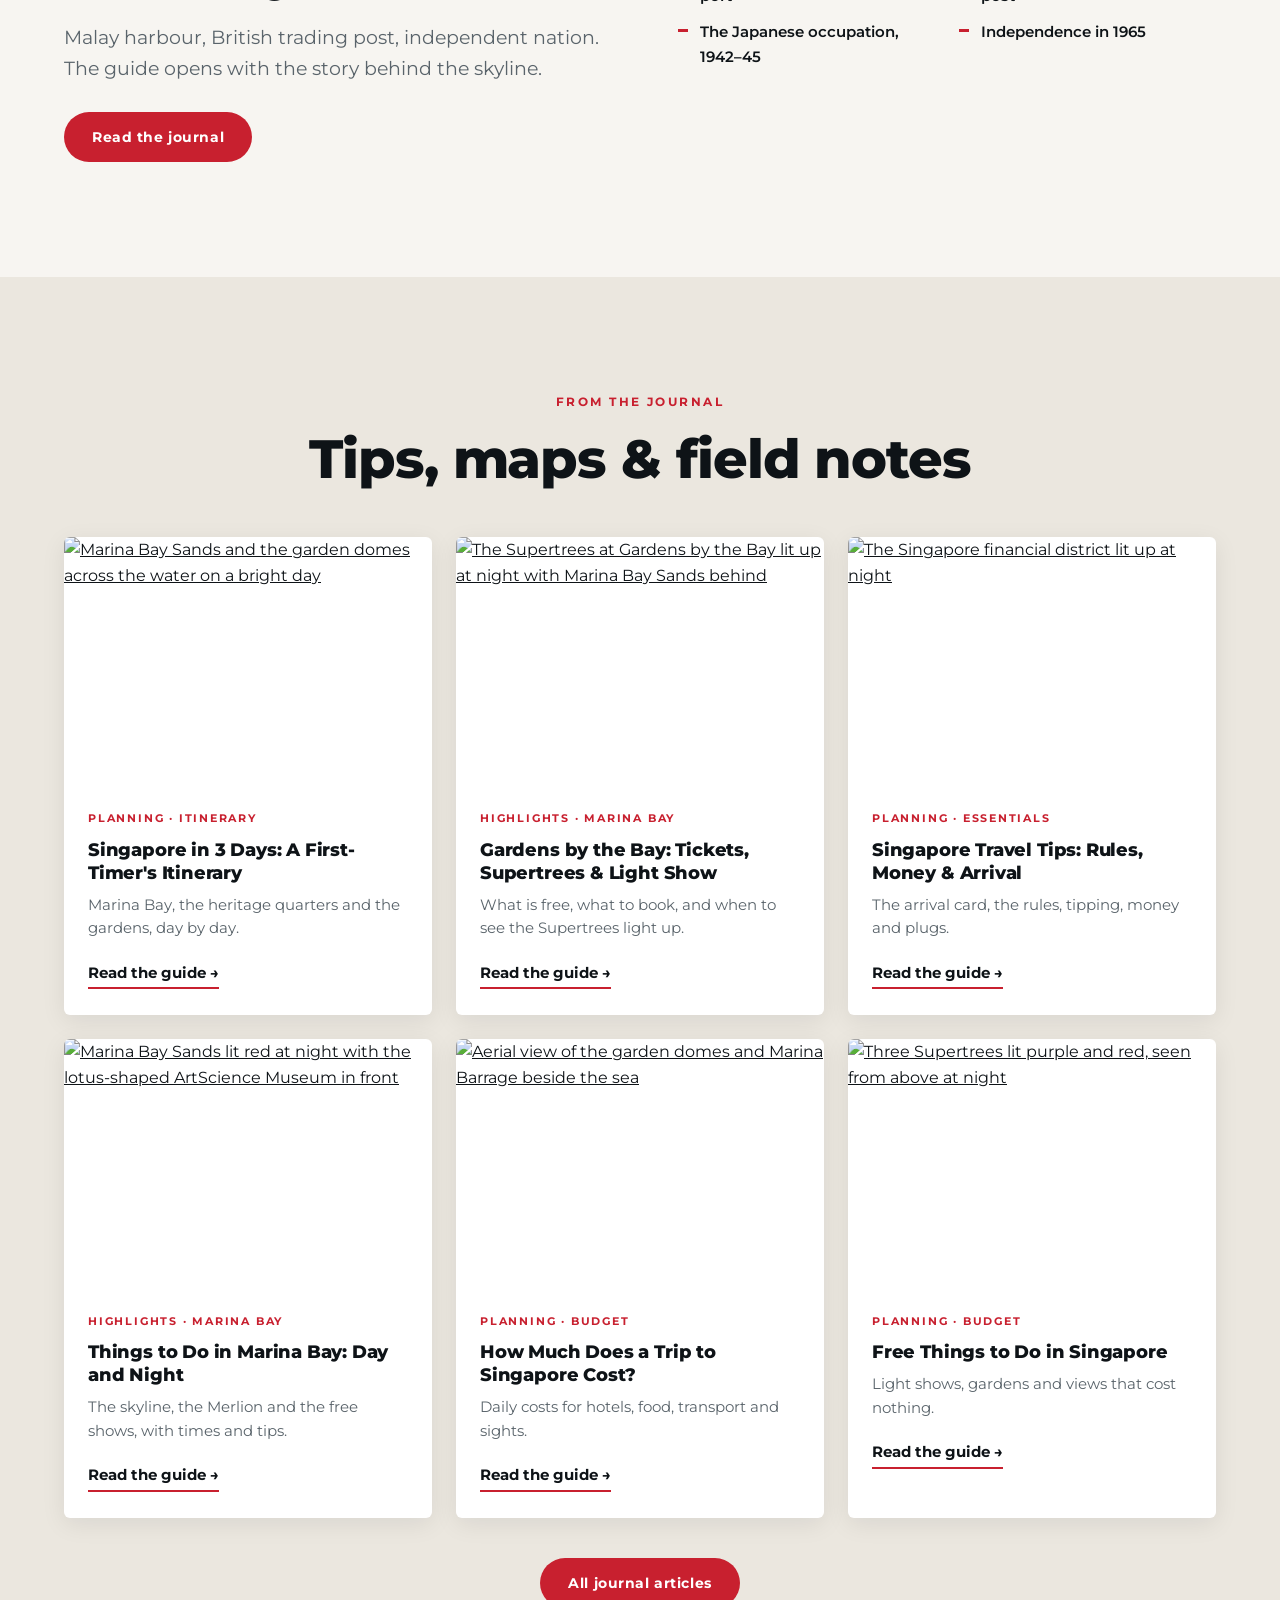
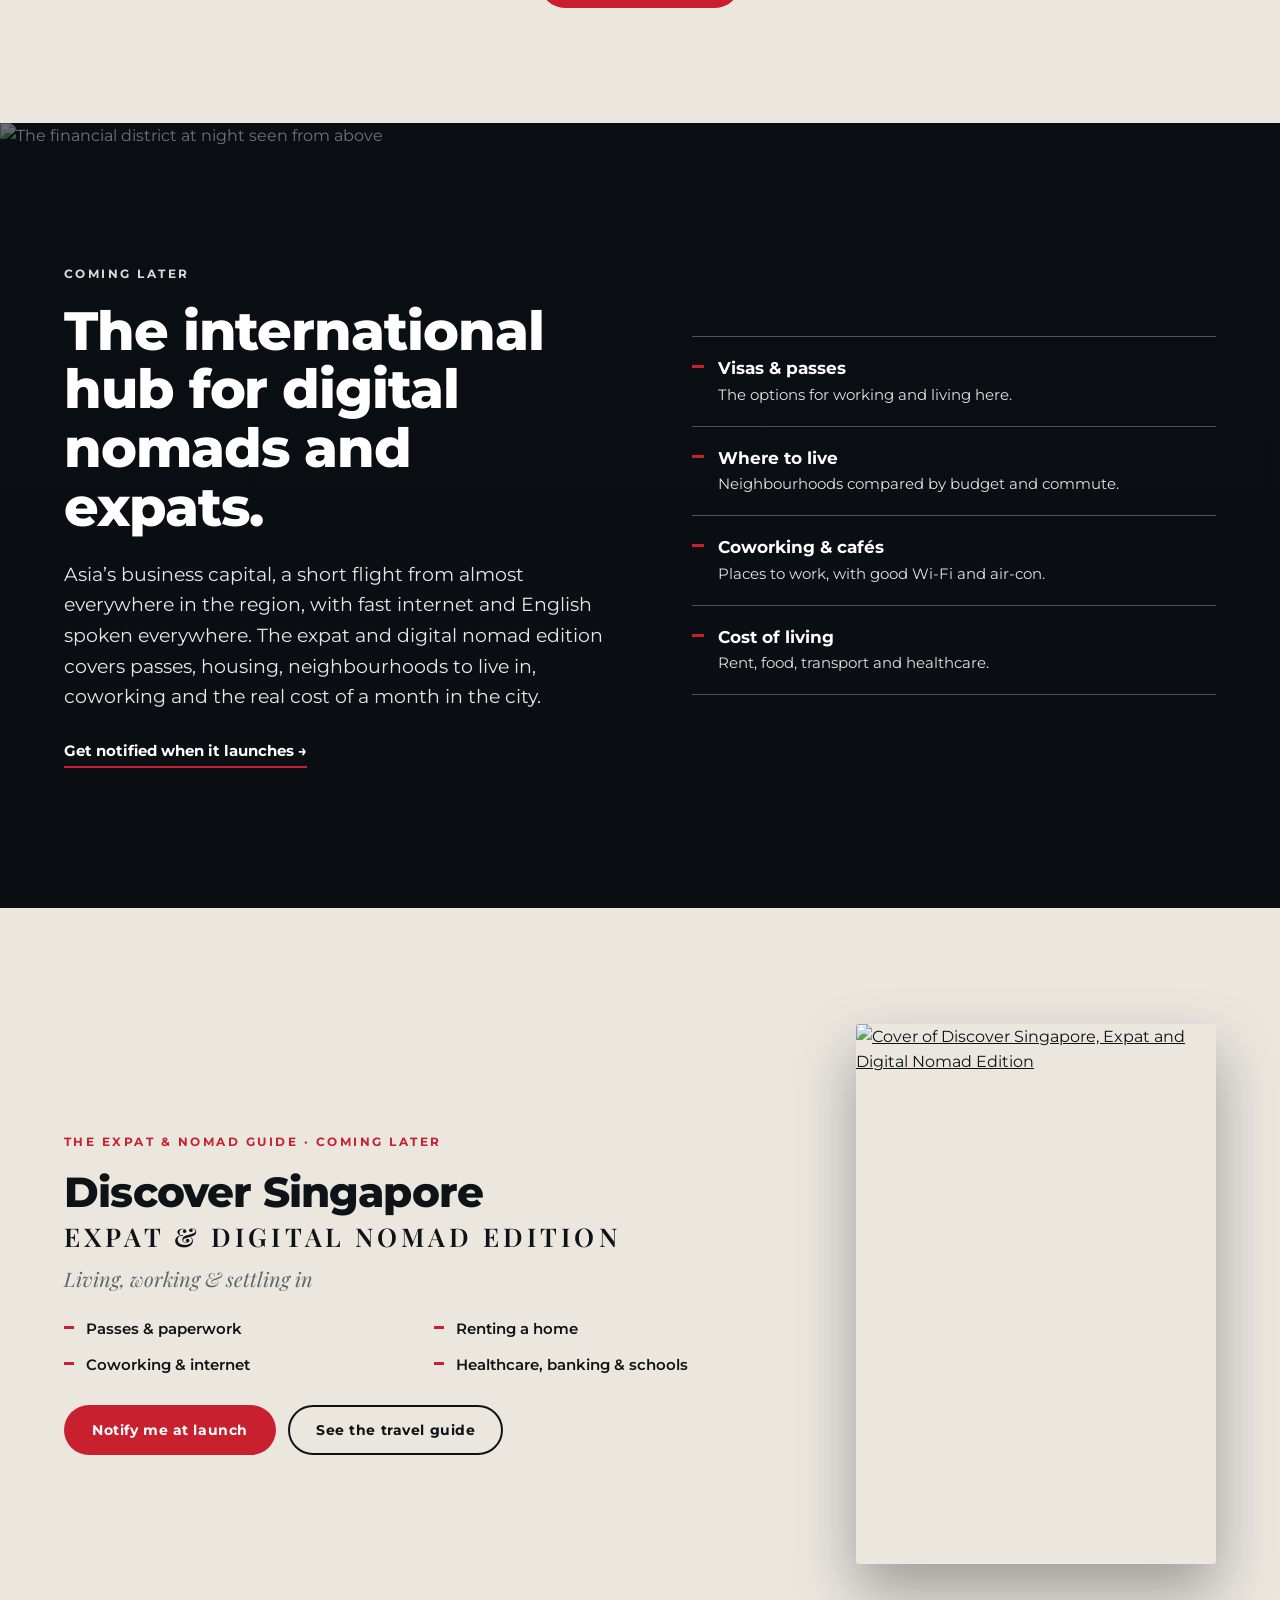
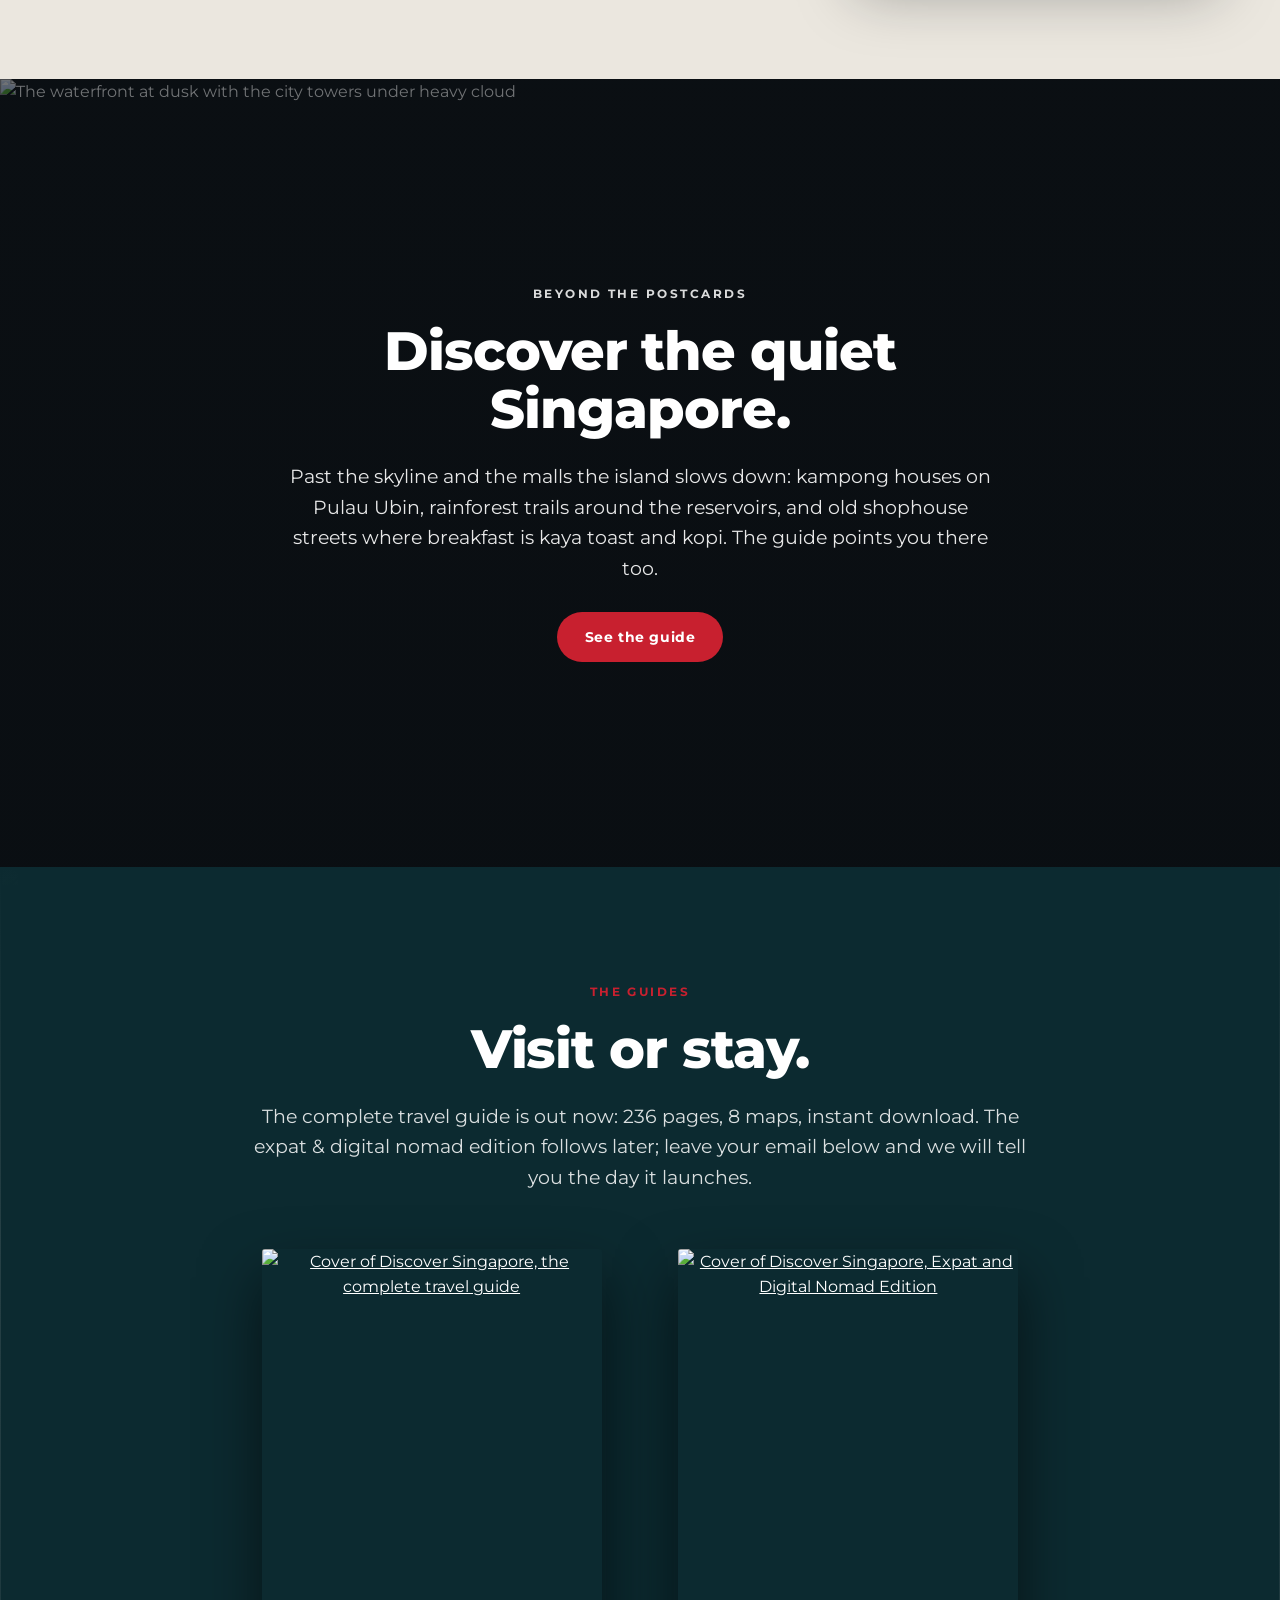
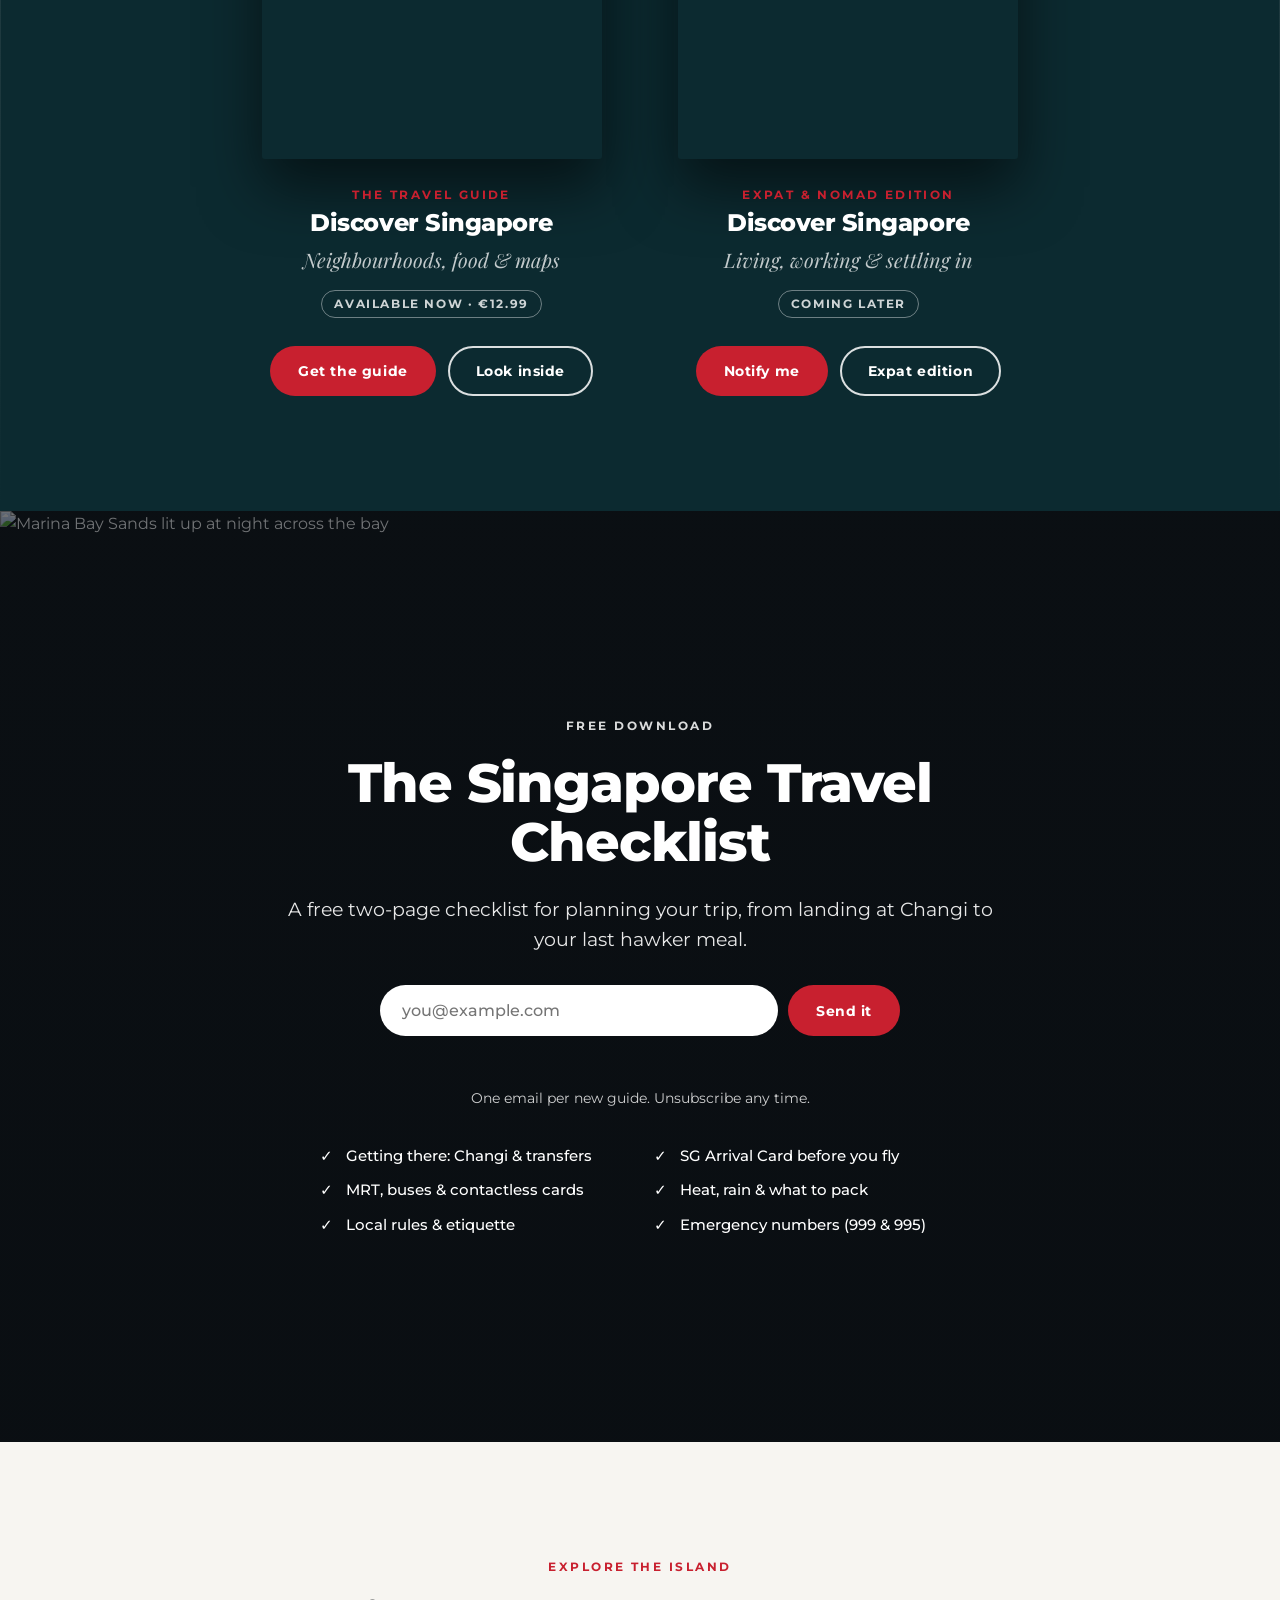
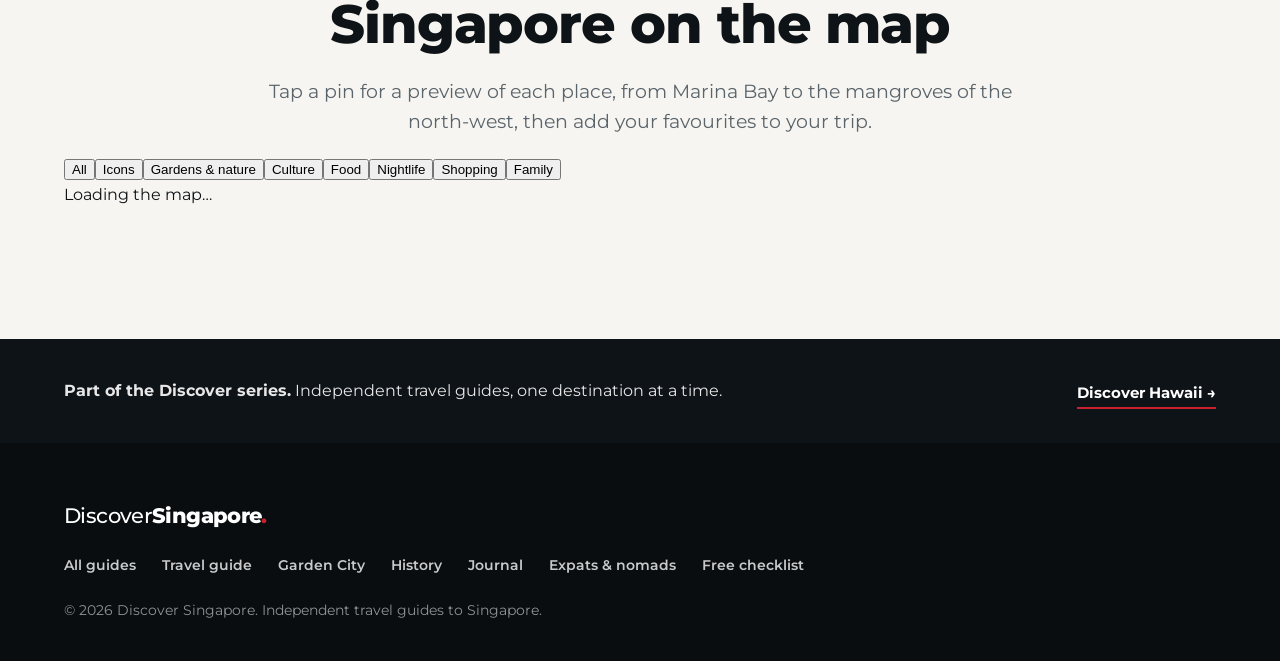
==== commit ff544fe8: "Launch the complete guide: book page, checkout links, homepage Available now" ====
--- a/index.html
+++ b/index.html
@@ -299,7 +299,7 @@
           <a href="#map">Sentosa</a>
         </div>
       </div>
-      <a href="#guide">Travel guide</a>
+      <a href="/complete-guide">Travel guide</a>
       <a href="#garden">Garden City</a>
       <a href="#history">History</a>
       <a href="#journal">Journal</a>
@@ -401,15 +401,15 @@
   <!-- GUIDE CARD -->
   <section class="section stone">
     <div class="container book-feature">
-      <a class="cover" href="#guides"><img src="assets/img/cover-guide-900.jpg?v=2" srcset="assets/img/cover-guide-500.jpg?v=2 500w, assets/img/cover-guide-900.jpg?v=2 900w" sizes="(min-width: 900px) 360px, 80vw" alt="Cover of Discover Singapore, the complete travel guide" width="900" height="1350" loading="lazy" decoding="async"></a>
+      <a class="cover" href="/complete-guide"><img src="assets/img/cover-guide-900.jpg?v=3" srcset="assets/img/cover-guide-500.jpg?v=3 500w, assets/img/cover-guide-900.jpg?v=3 900w" sizes="(min-width: 900px) 360px, 80vw" alt="Cover of Discover Singapore, the complete travel guide" width="900" height="1350" loading="lazy" decoding="async"></a>
       <div>
-        <p class="eyebrow">The travel guide · Coming soon</p>
+        <p class="eyebrow">The travel guide · Available now · €12.99</p>
         <h3>Discover Singapore<small>The Complete Travel Guide</small></h3>
         <p class="subtitle">Neighbourhoods, food &amp; maps</p>
         <ul class="features"><li>Neighbourhood by neighbourhood</li><li>Hawker centres &amp; what to order</li><li>MRT &amp; area maps</li><li>Weather &amp; festival calendar</li></ul>
         <div class="btn-row">
-          <a class="btn primary" href="#checklist">Notify me at launch</a>
-          <a class="btn outline" href="#nomads">See the expat edition</a>
+          <a class="btn primary" href="/complete-guide">Get the guide · €12.99</a>
+          <a class="btn outline" href="/complete-guide#preview">Look inside</a>
         </div>
       </div>
     </div>
@@ -579,15 +579,15 @@
     <div class="container">
       <p class="eyebrow center">The guides</p>
       <h2 class="center">Visit or stay.</h2>
-      <p class="lead center narrow">The travel guide is in preparation, and the expat &amp; digital nomad edition follows later. Leave your email below and we will tell you the day each one launches.</p>
+      <p class="lead center narrow">The complete travel guide is out now: 236 pages, 8 maps, instant download. The expat &amp; digital nomad edition follows later; leave your email below and we will tell you the day it launches.</p>
       <div class="book-grid">
         <article class="book">
-          <a class="cover" href="#guide"><img src="assets/img/cover-guide-900.jpg?v=2" srcset="assets/img/cover-guide-500.jpg?v=2 500w, assets/img/cover-guide-900.jpg?v=2 900w" sizes="(min-width: 700px) 320px, 70vw" alt="Cover of Discover Singapore, the complete travel guide" width="900" height="1350" loading="lazy" decoding="async"></a>
+          <a class="cover" href="/complete-guide"><img src="assets/img/cover-guide-900.jpg?v=3" srcset="assets/img/cover-guide-500.jpg?v=3 500w, assets/img/cover-guide-900.jpg?v=3 900w" sizes="(min-width: 700px) 320px, 70vw" alt="Cover of Discover Singapore, the complete travel guide" width="900" height="1350" loading="lazy" decoding="async"></a>
           <p class="series">The travel guide</p>
           <h3>Discover Singapore</h3>
           <p class="subtitle">Neighbourhoods, food &amp; maps</p>
-          <span class="soon-label">Coming soon</span>
-          <div class="btn-row center-row"><a class="btn primary" href="#checklist">Notify me</a><a class="btn outline" href="#guide">Travel guide</a></div>
+          <span class="soon-label">Available now · €12.99</span>
+          <div class="btn-row center-row"><a class="btn primary" href="/complete-guide">Get the guide</a><a class="btn outline" href="/complete-guide#preview">Look inside</a></div>
         </article>
         <article class="book">
           <a class="cover" href="#nomads"><img src="assets/img/cover-nomad-900.jpg" srcset="assets/img/cover-nomad-500.jpg 500w, assets/img/cover-nomad-900.jpg 900w" sizes="(min-width: 700px) 320px, 70vw" alt="Cover of Discover Singapore, Expat and Digital Nomad Edition" width="900" height="1350" loading="lazy" decoding="async"></a>
@@ -661,7 +661,7 @@
     <a class="logo" href="#top">Discover<b>Singapore</b><i>.</i></a>
     <nav aria-label="Footer">
       <a href="#guides">All guides</a>
-      <a href="#guide">Travel guide</a>
+      <a href="/complete-guide">Travel guide</a>
       <a href="#garden">Garden City</a>
       <a href="#history">History</a>
       <a href="#journal">Journal</a>
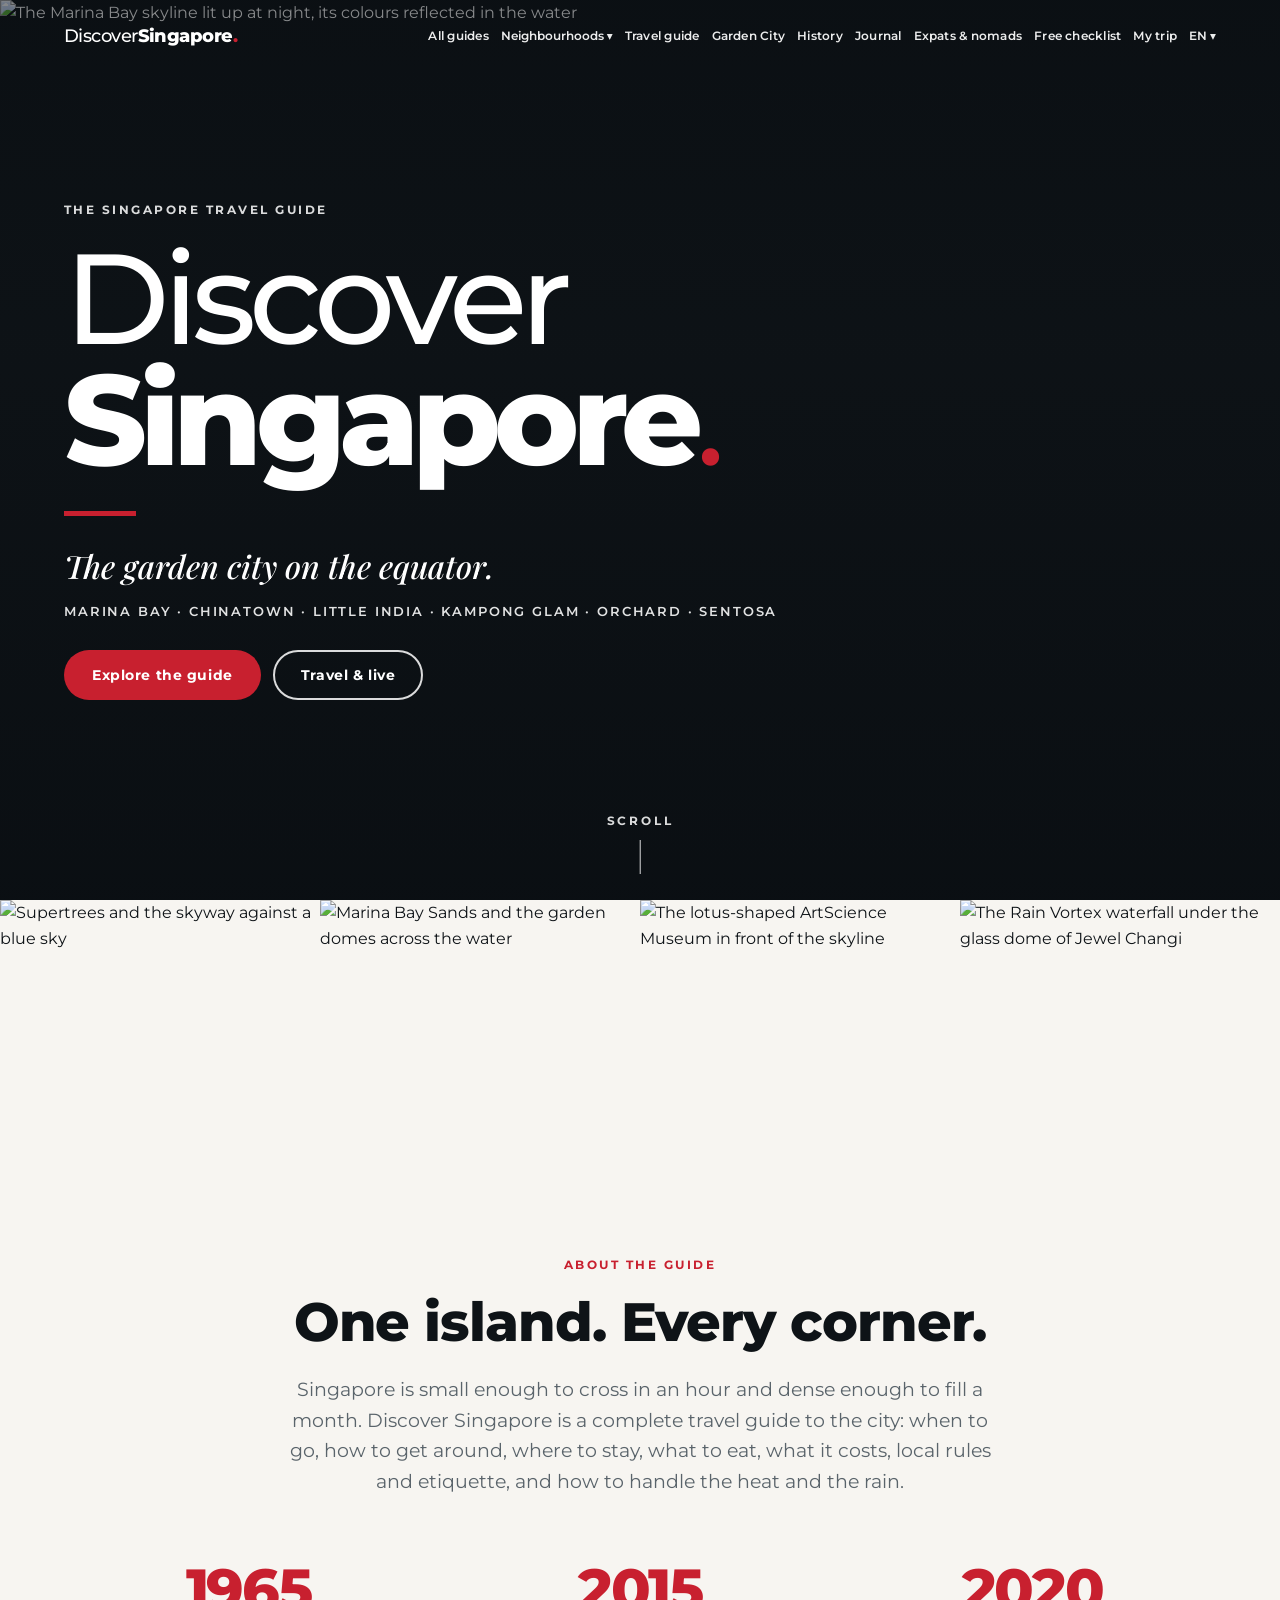
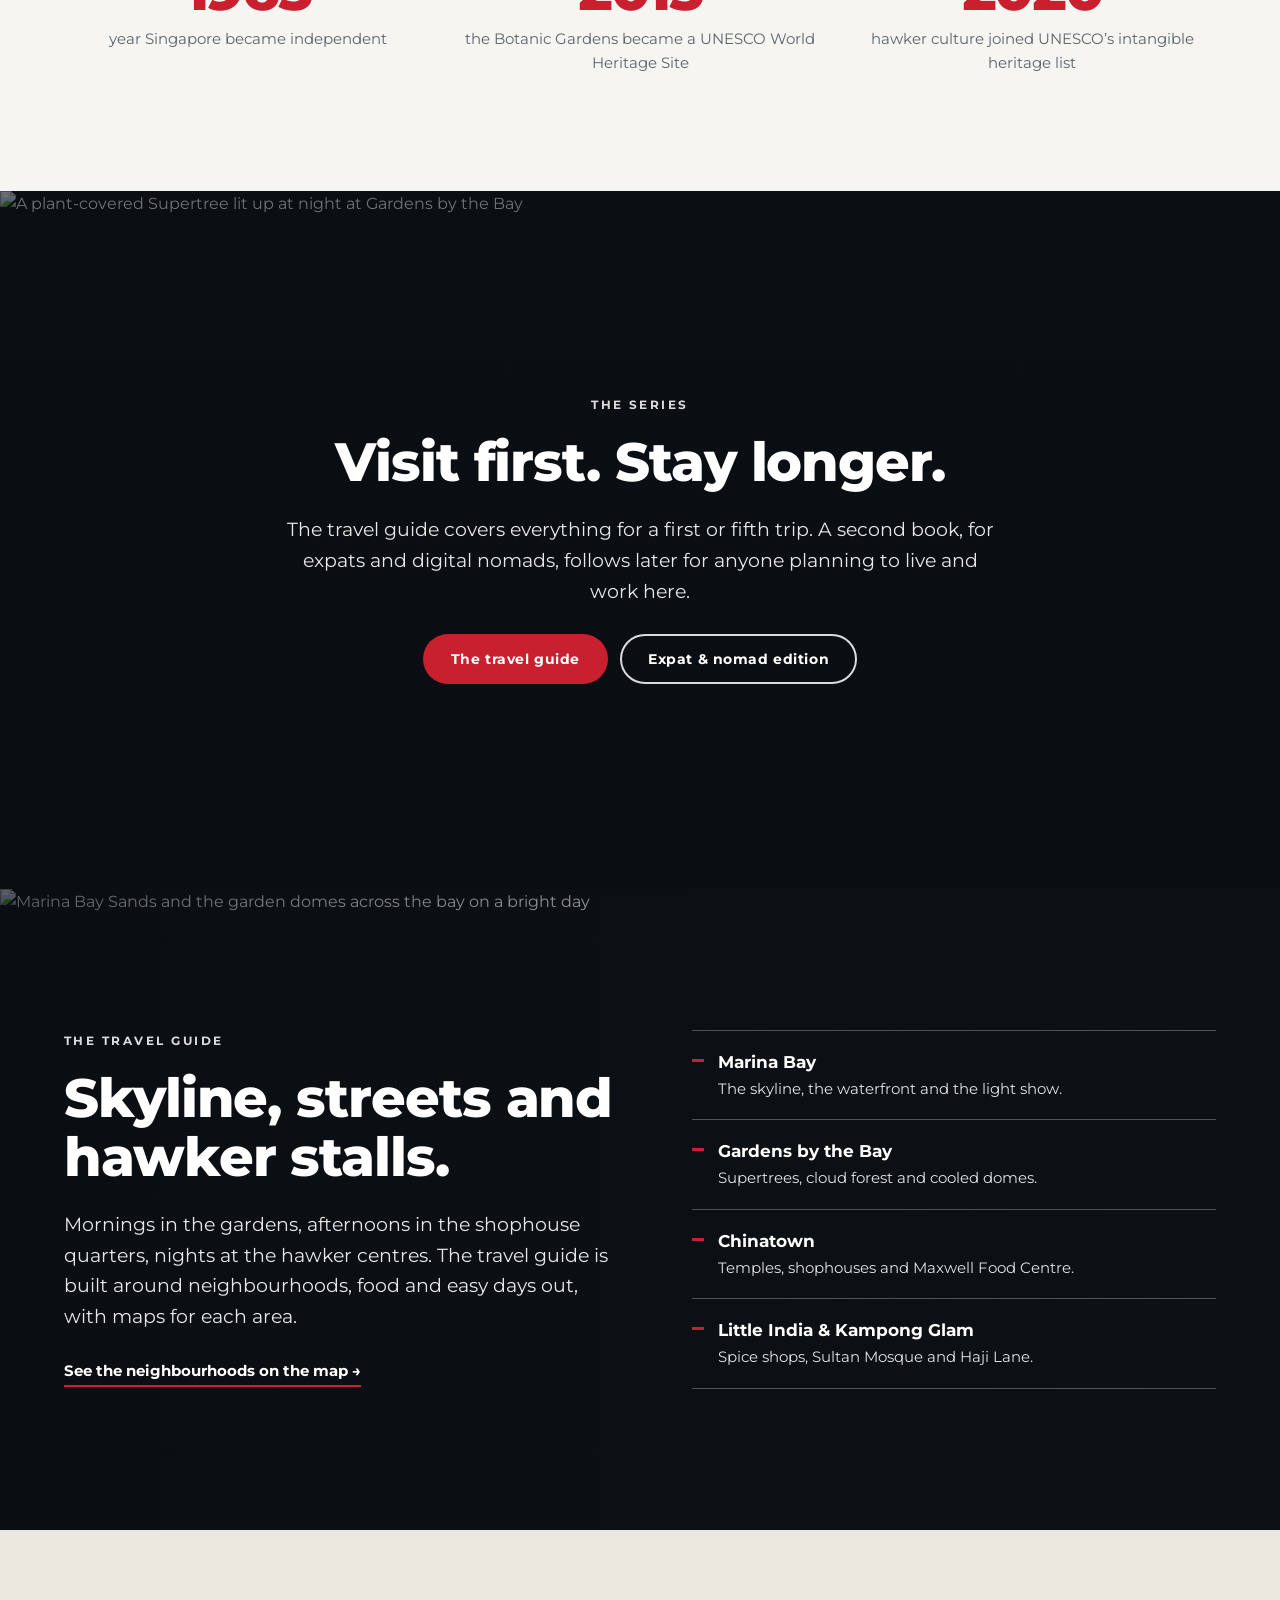
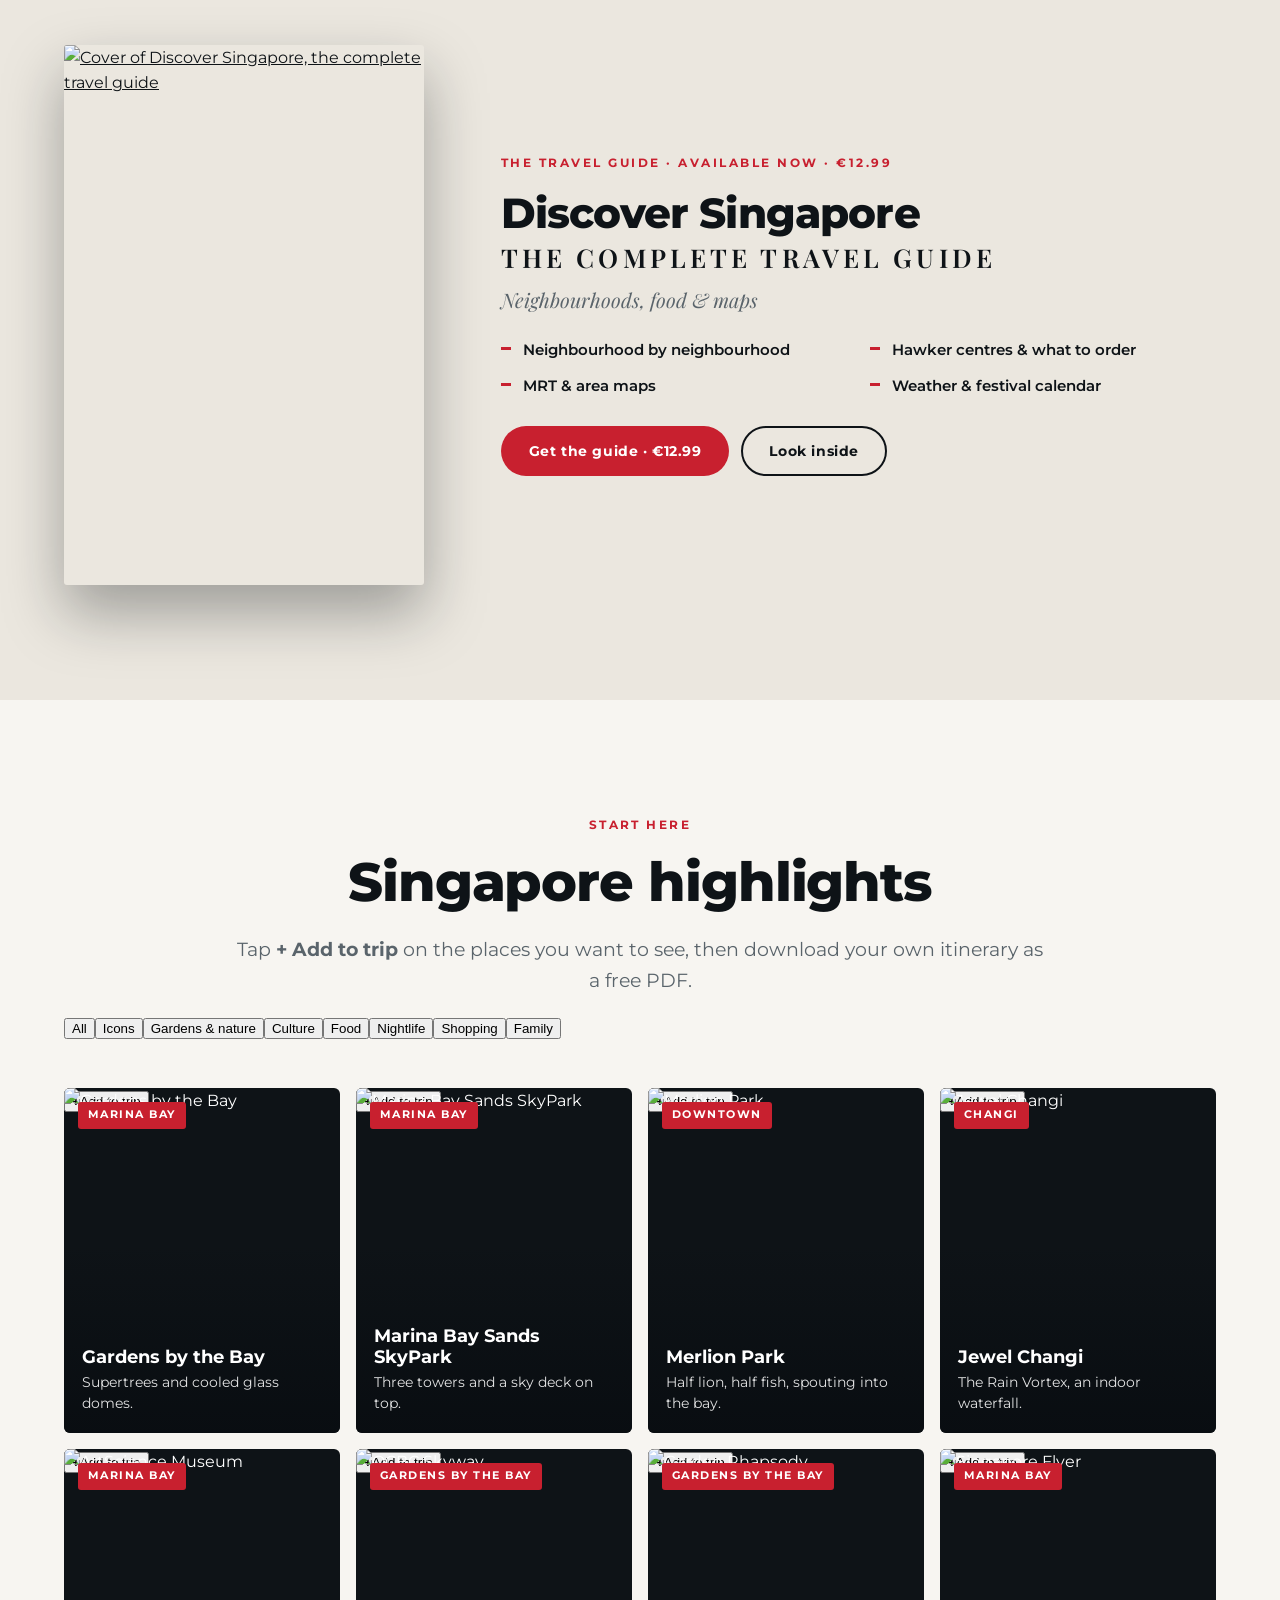
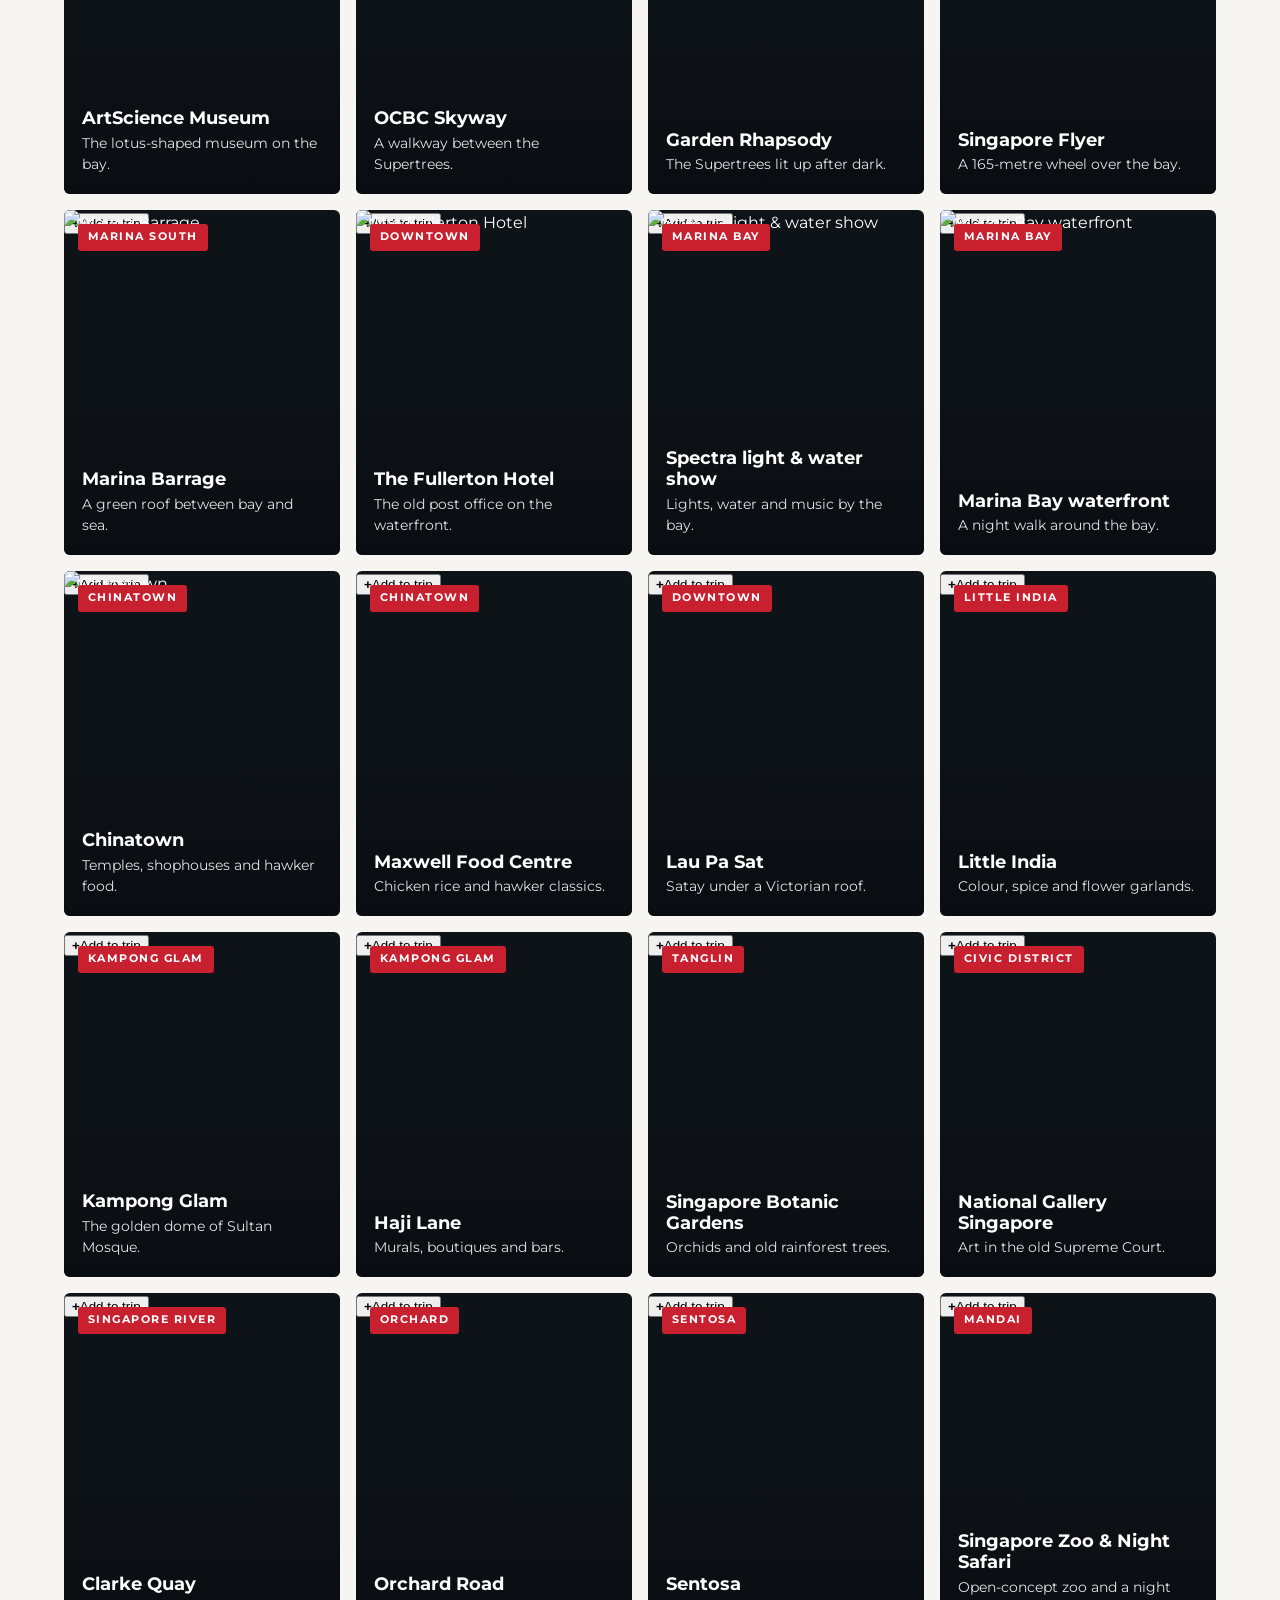
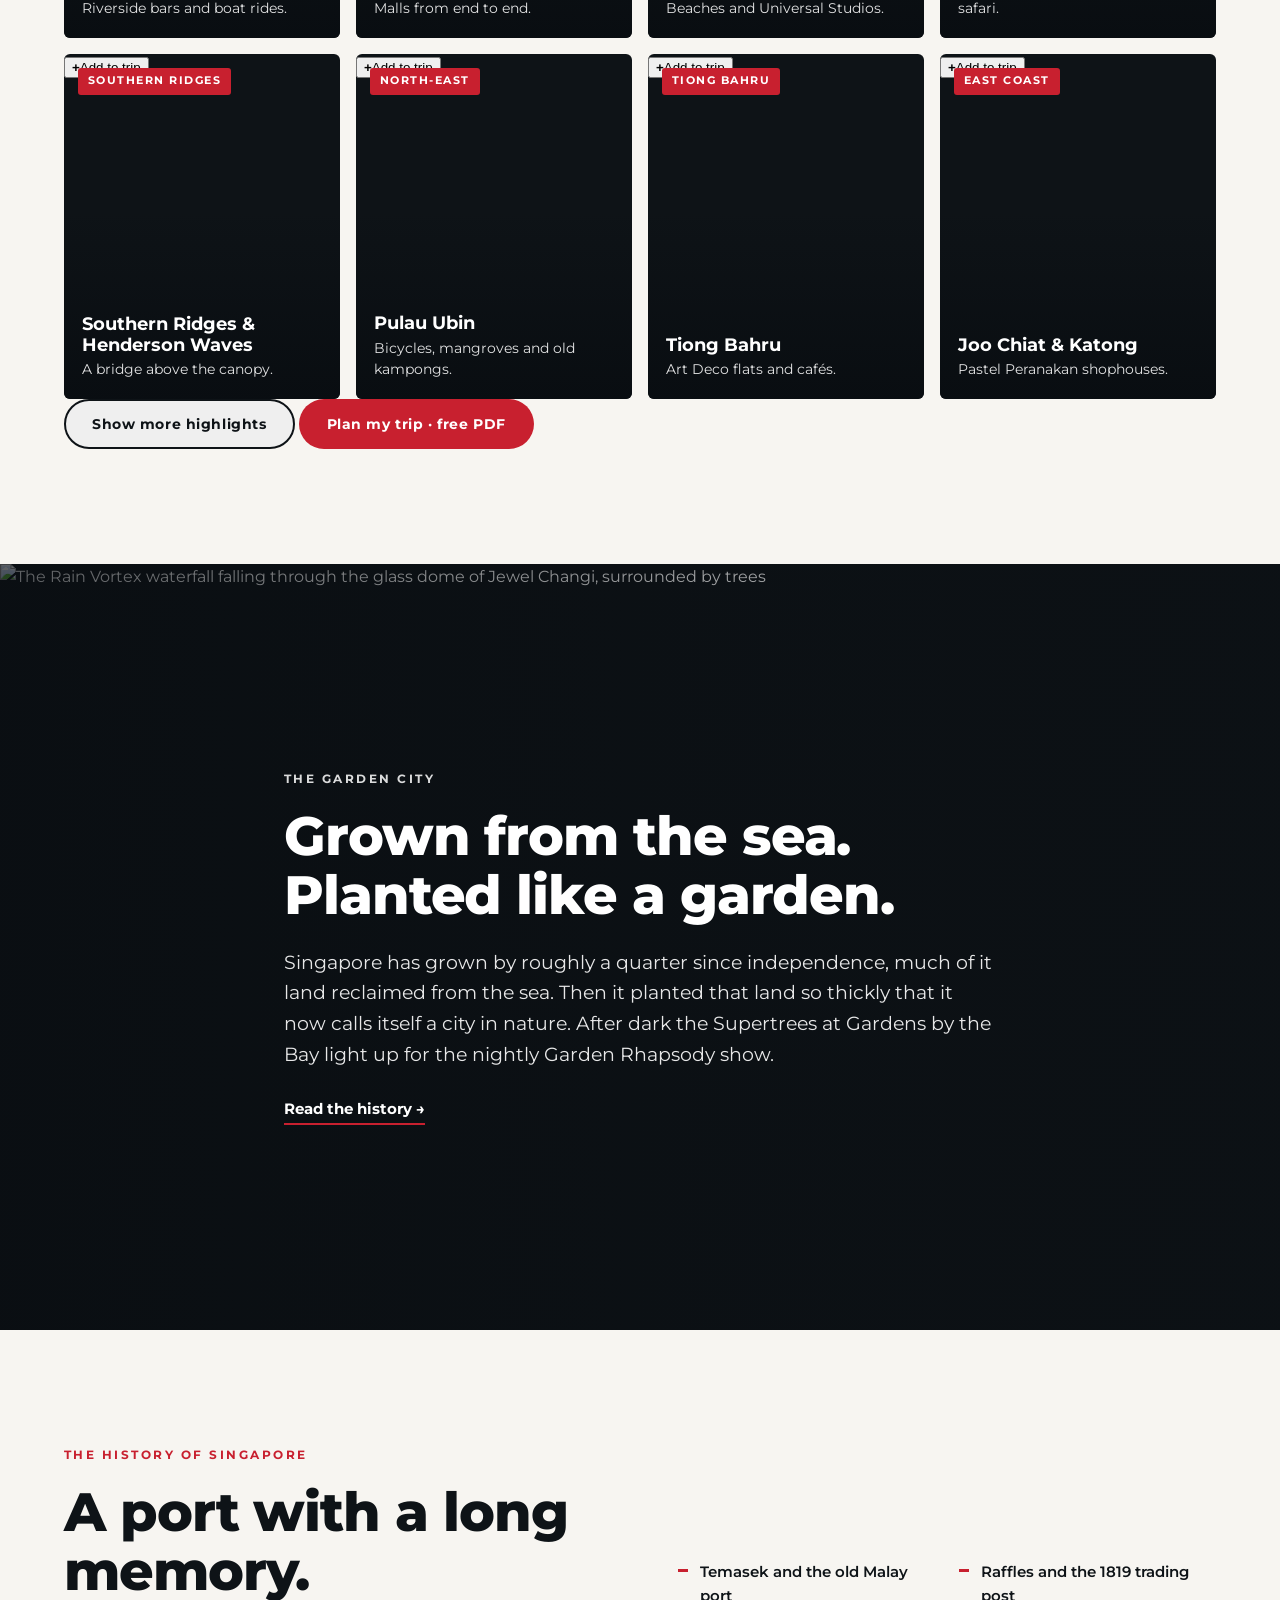
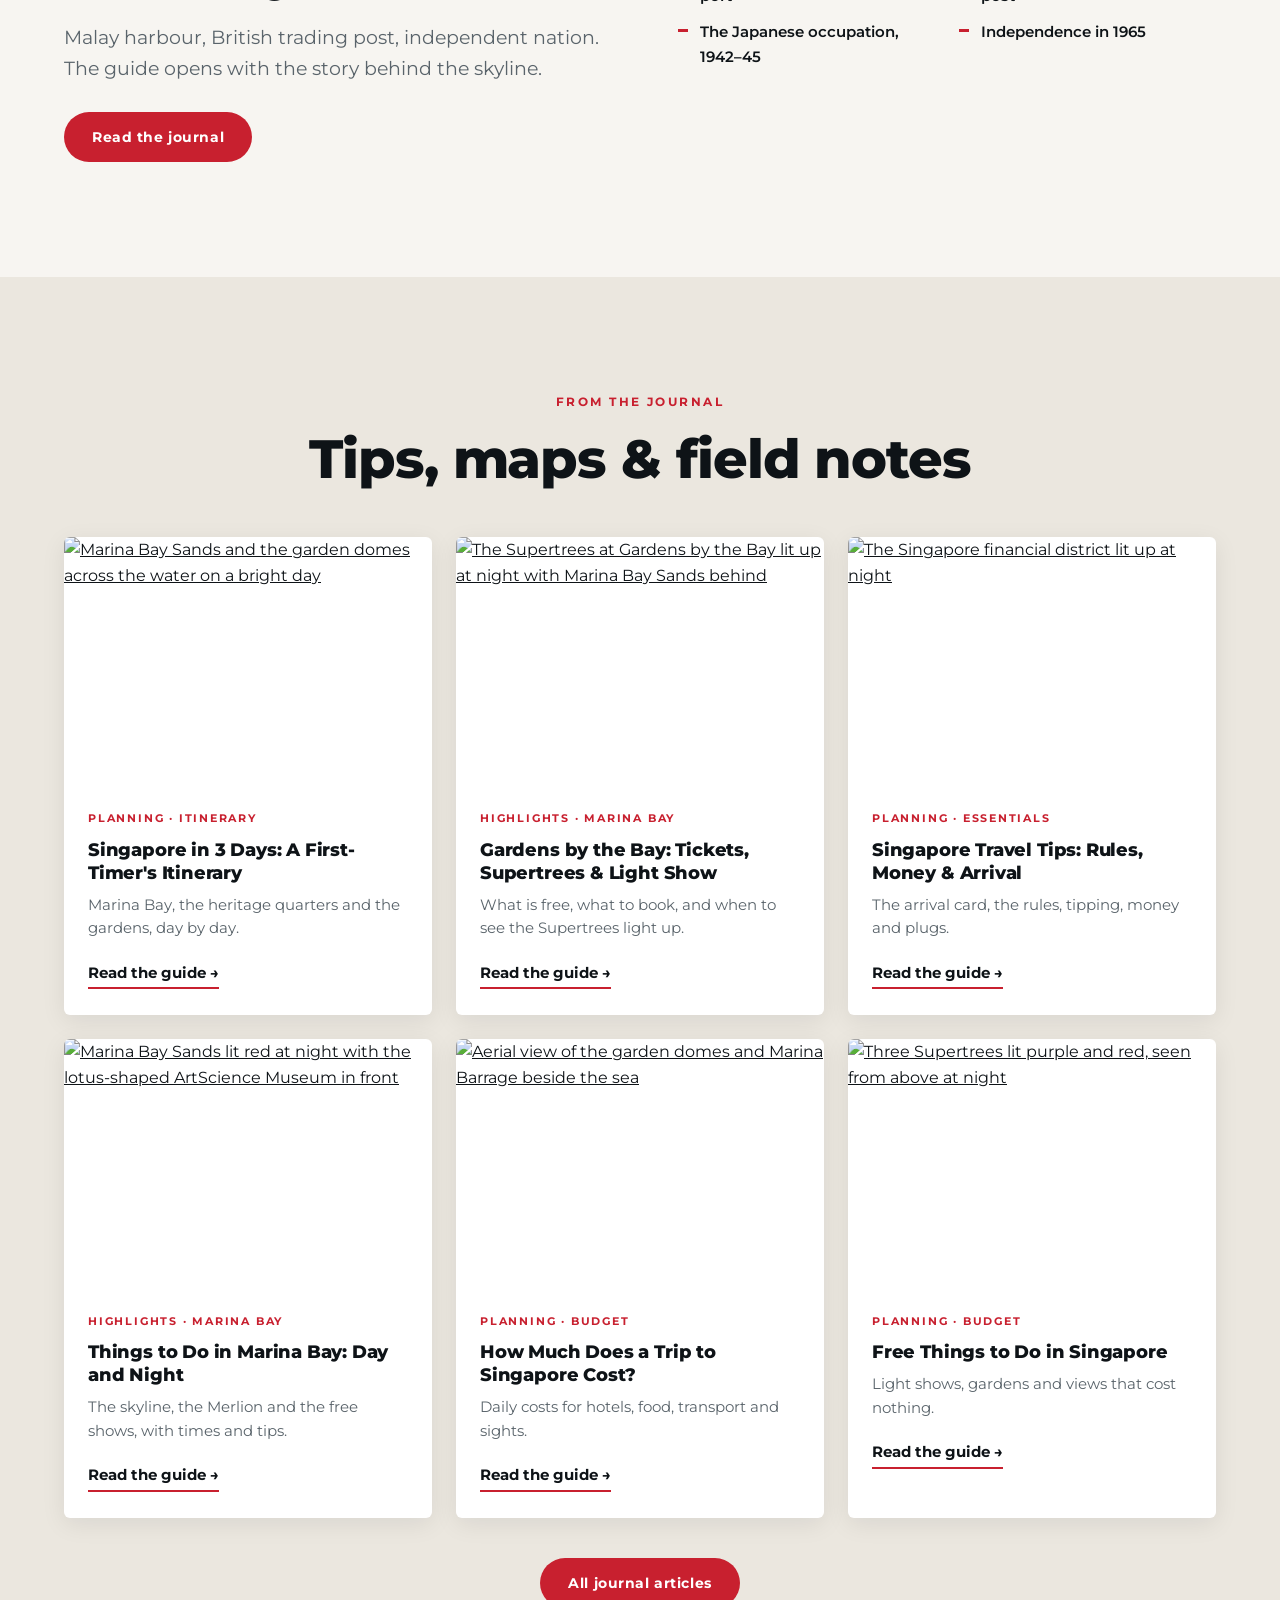
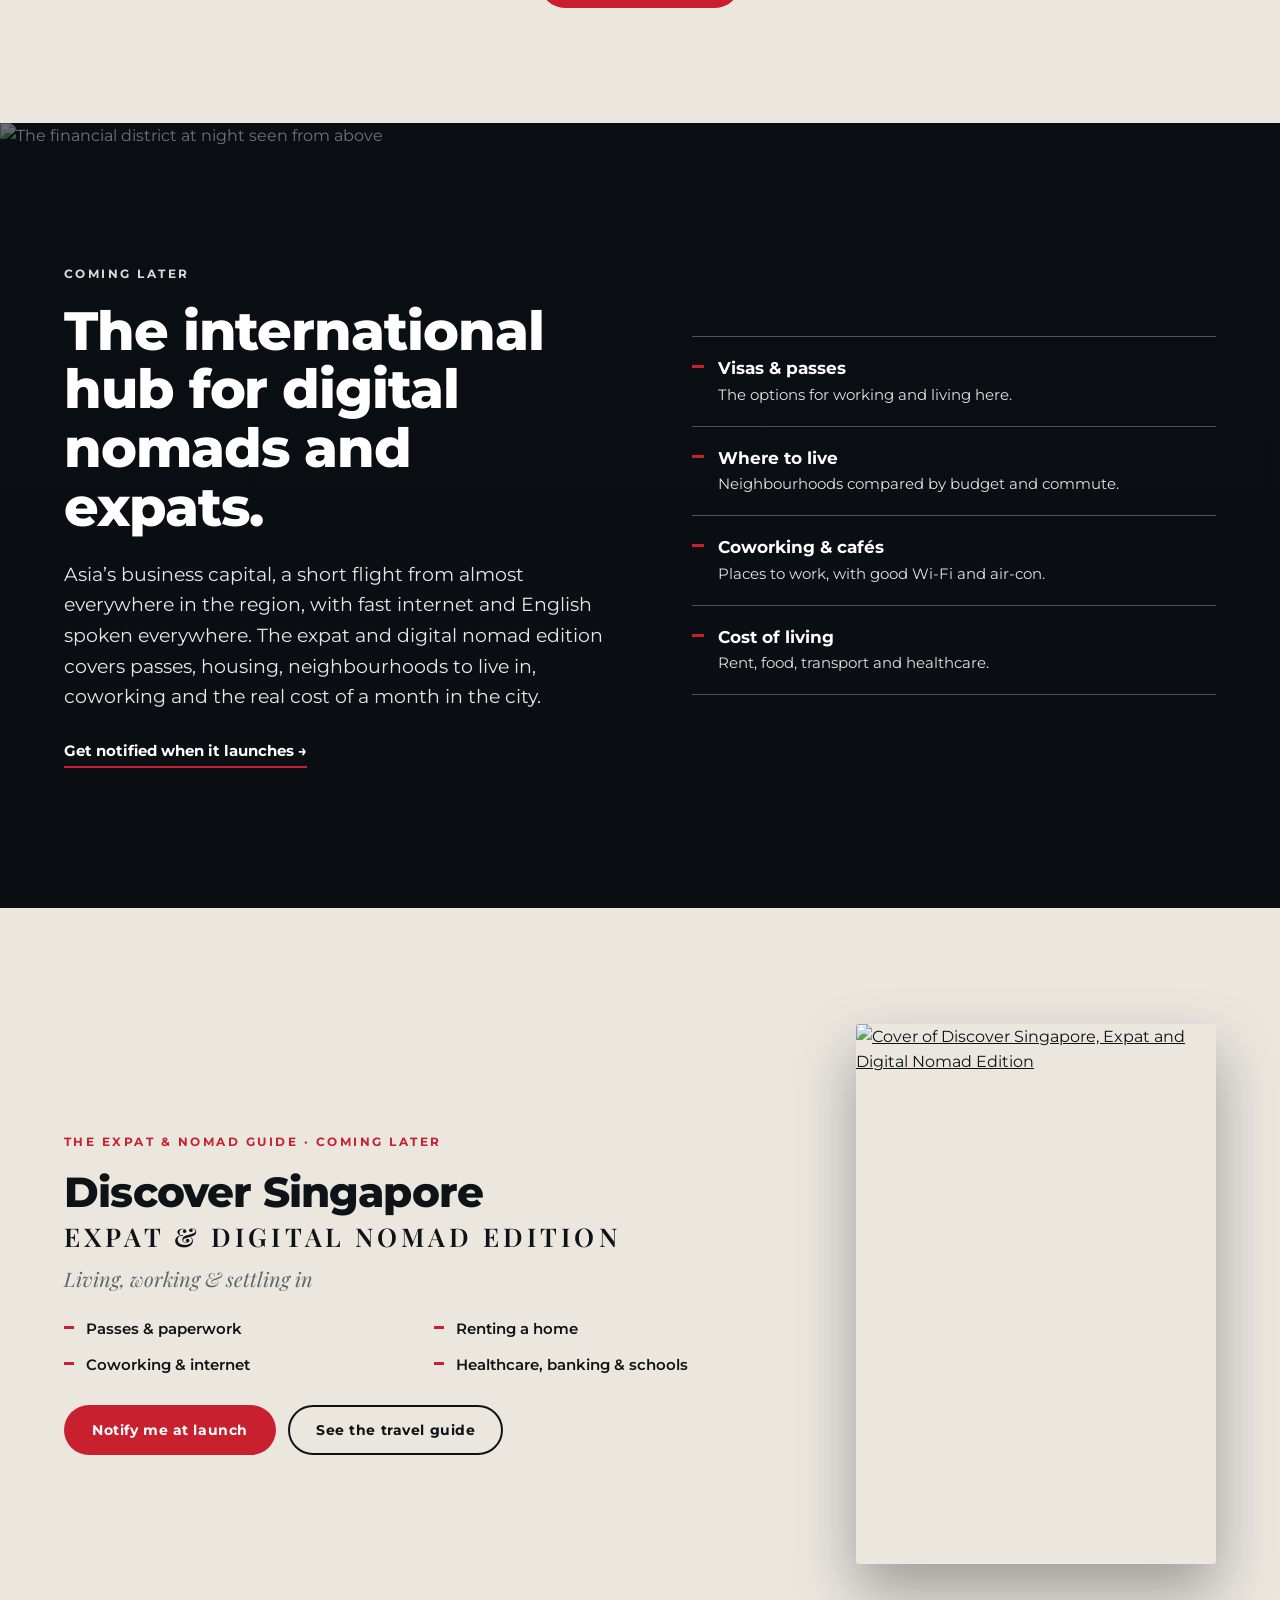
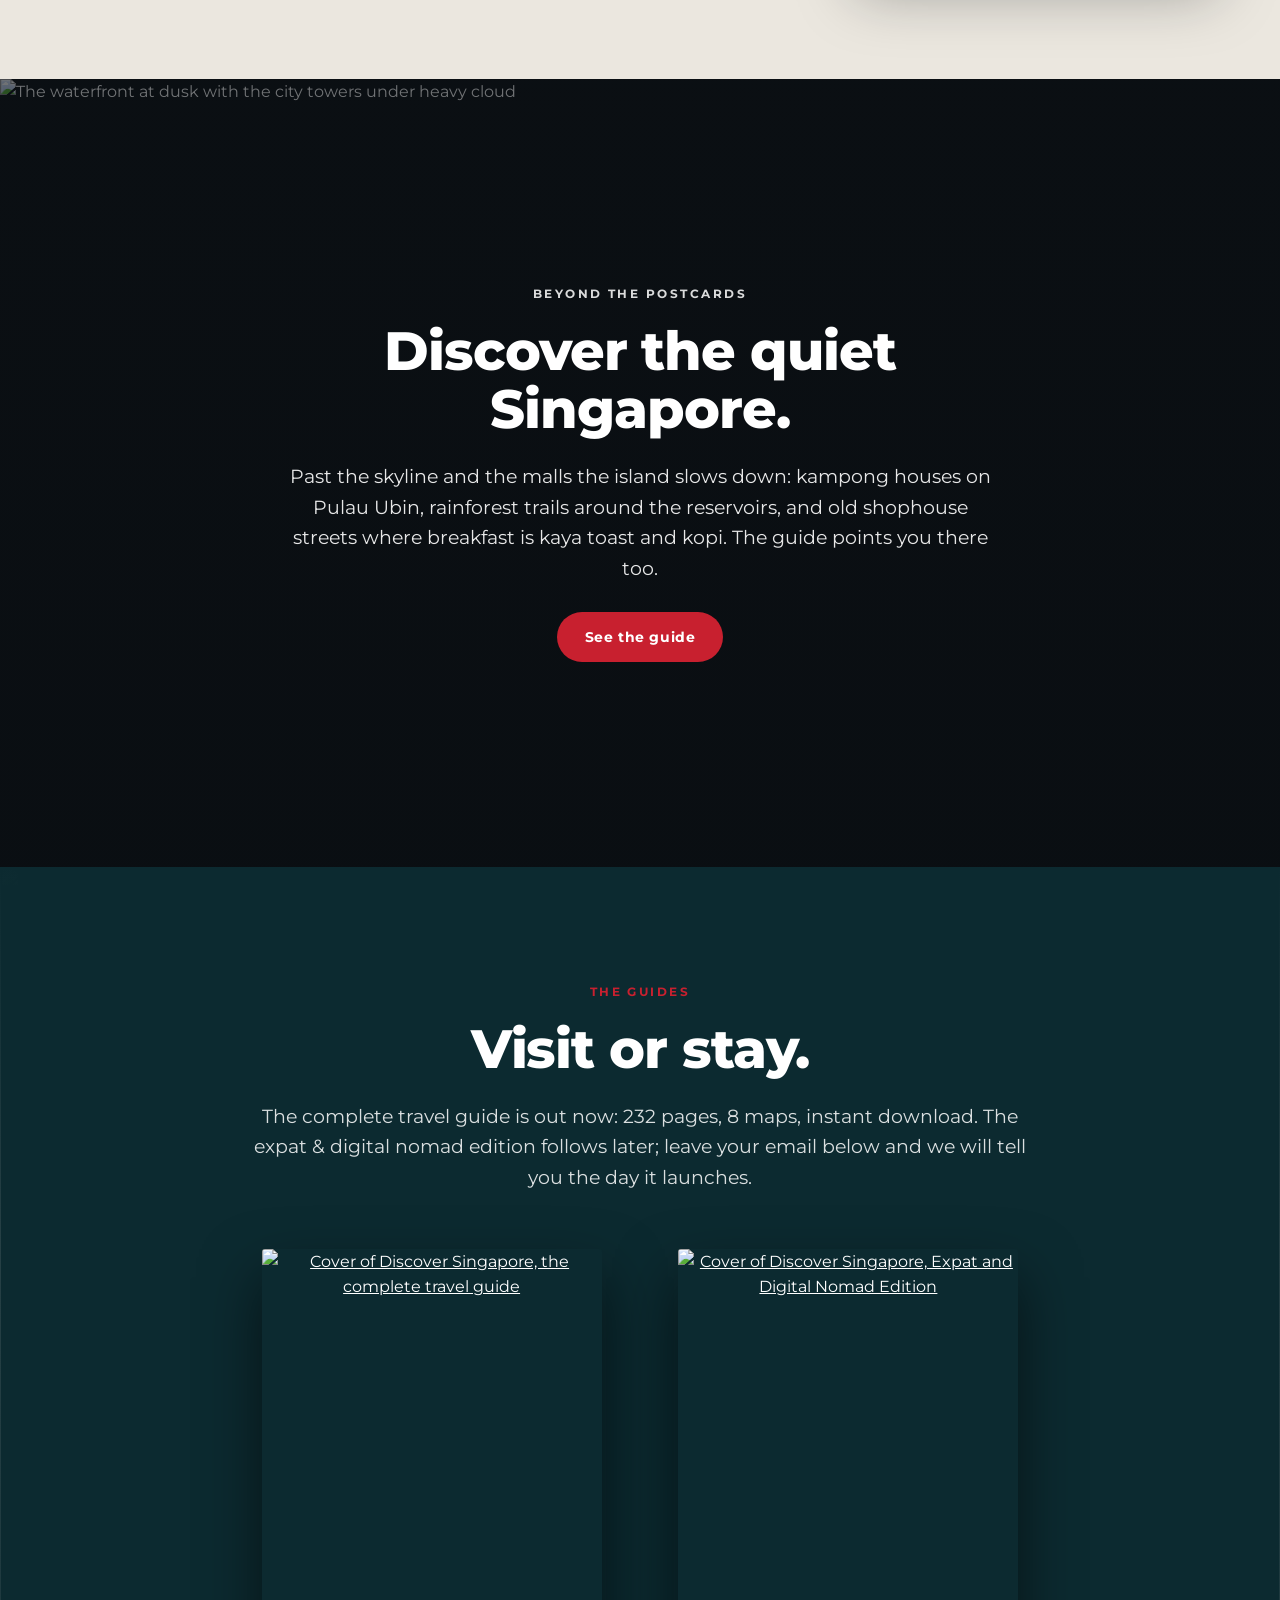
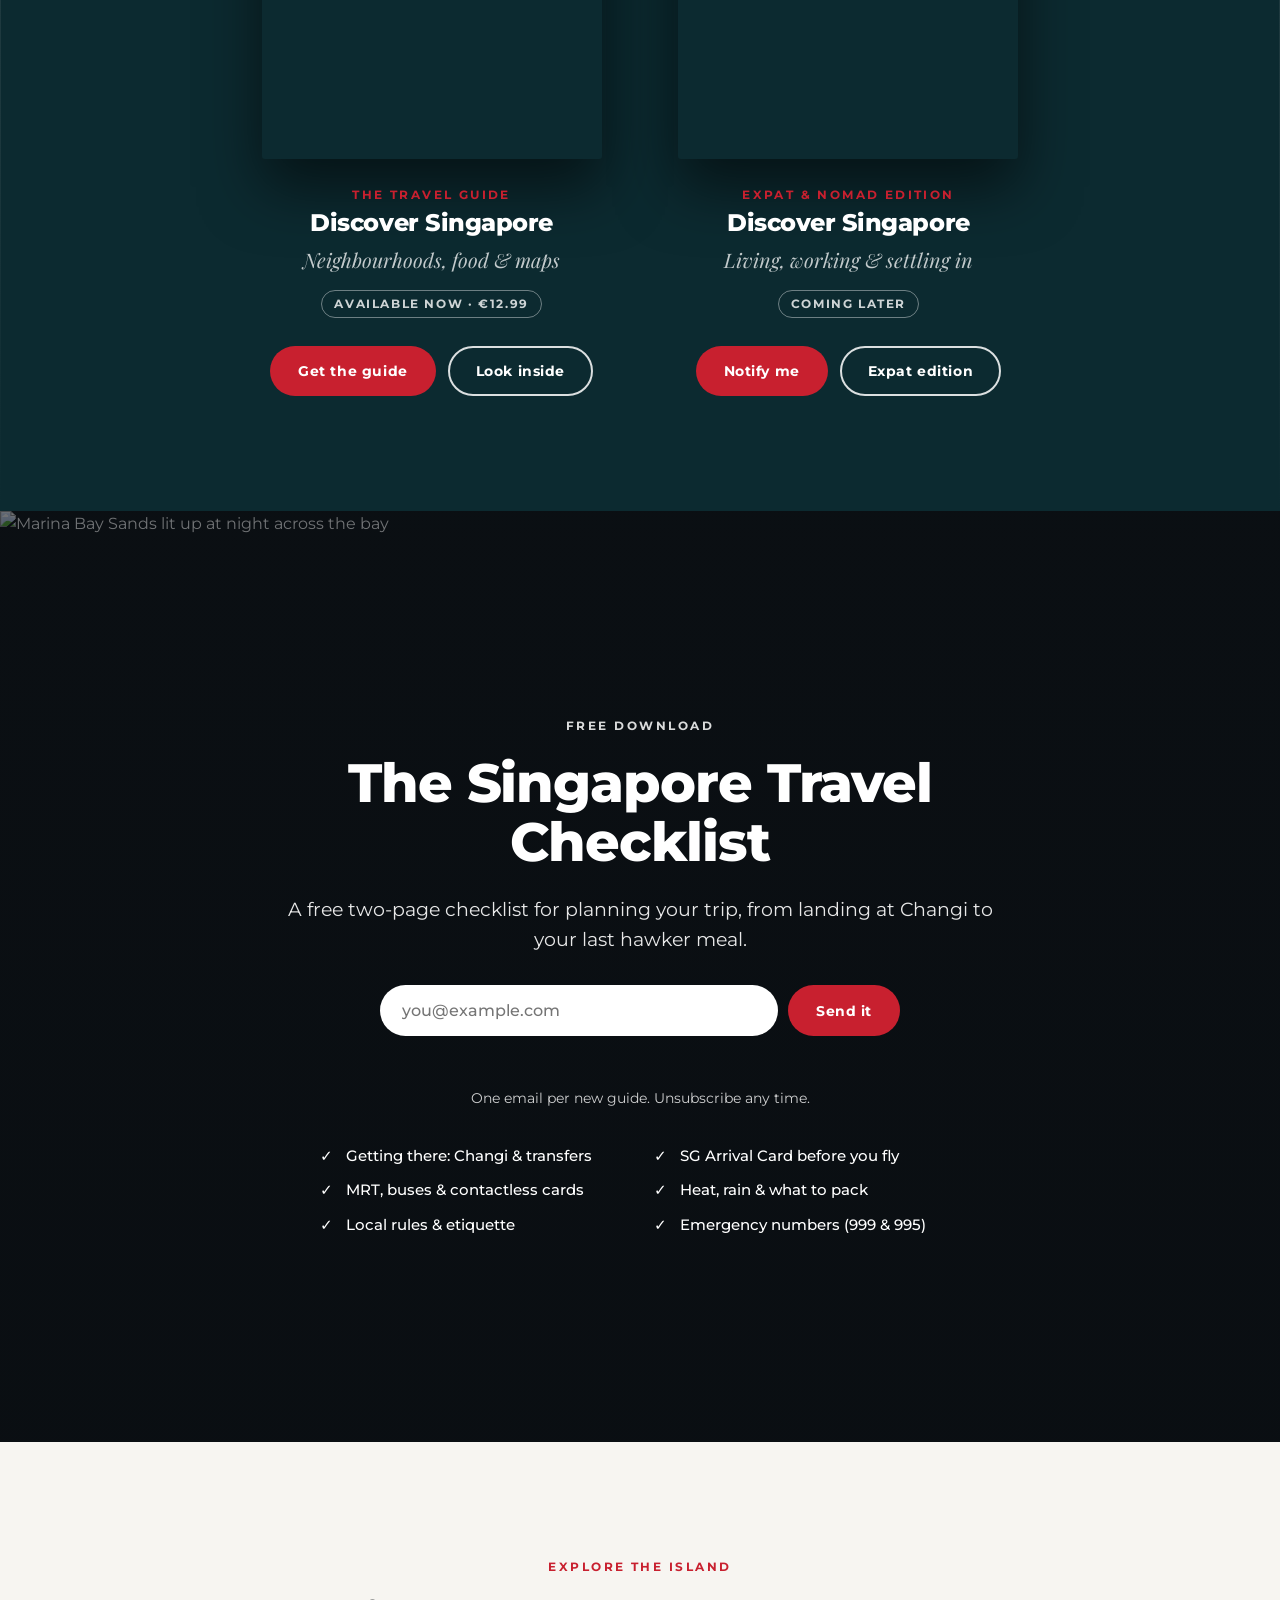
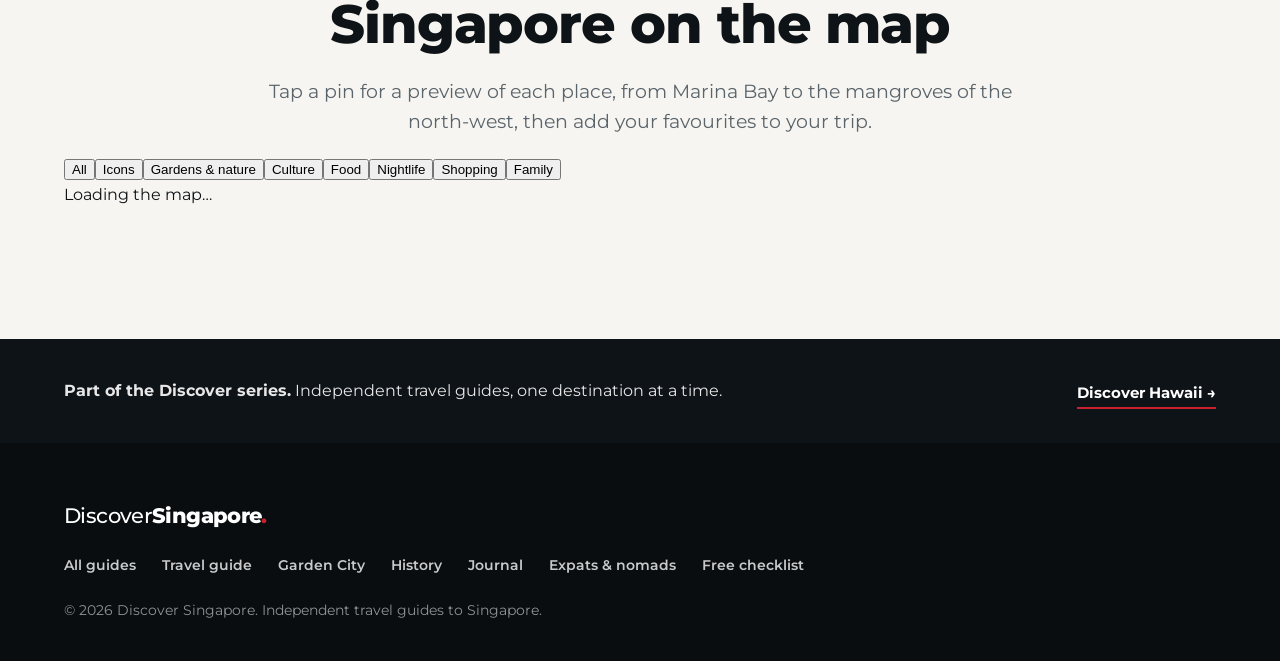
==== commit 1e2dbfa9: "Final edition: 232 pages, Parts I-V" ====
--- a/index.html
+++ b/index.html
@@ -579,7 +579,7 @@
     <div class="container">
       <p class="eyebrow center">The guides</p>
       <h2 class="center">Visit or stay.</h2>
-      <p class="lead center narrow">The complete travel guide is out now: 236 pages, 8 maps, instant download. The expat &amp; digital nomad edition follows later; leave your email below and we will tell you the day it launches.</p>
+      <p class="lead center narrow">The complete travel guide is out now: 232 pages, 8 maps, instant download. The expat &amp; digital nomad edition follows later; leave your email below and we will tell you the day it launches.</p>
       <div class="book-grid">
         <article class="book">
           <a class="cover" href="/complete-guide"><img src="assets/img/cover-guide-900.jpg?v=3" srcset="assets/img/cover-guide-500.jpg?v=3 500w, assets/img/cover-guide-900.jpg?v=3 900w" sizes="(min-width: 700px) 320px, 70vw" alt="Cover of Discover Singapore, the complete travel guide" width="900" height="1350" loading="lazy" decoding="async"></a>
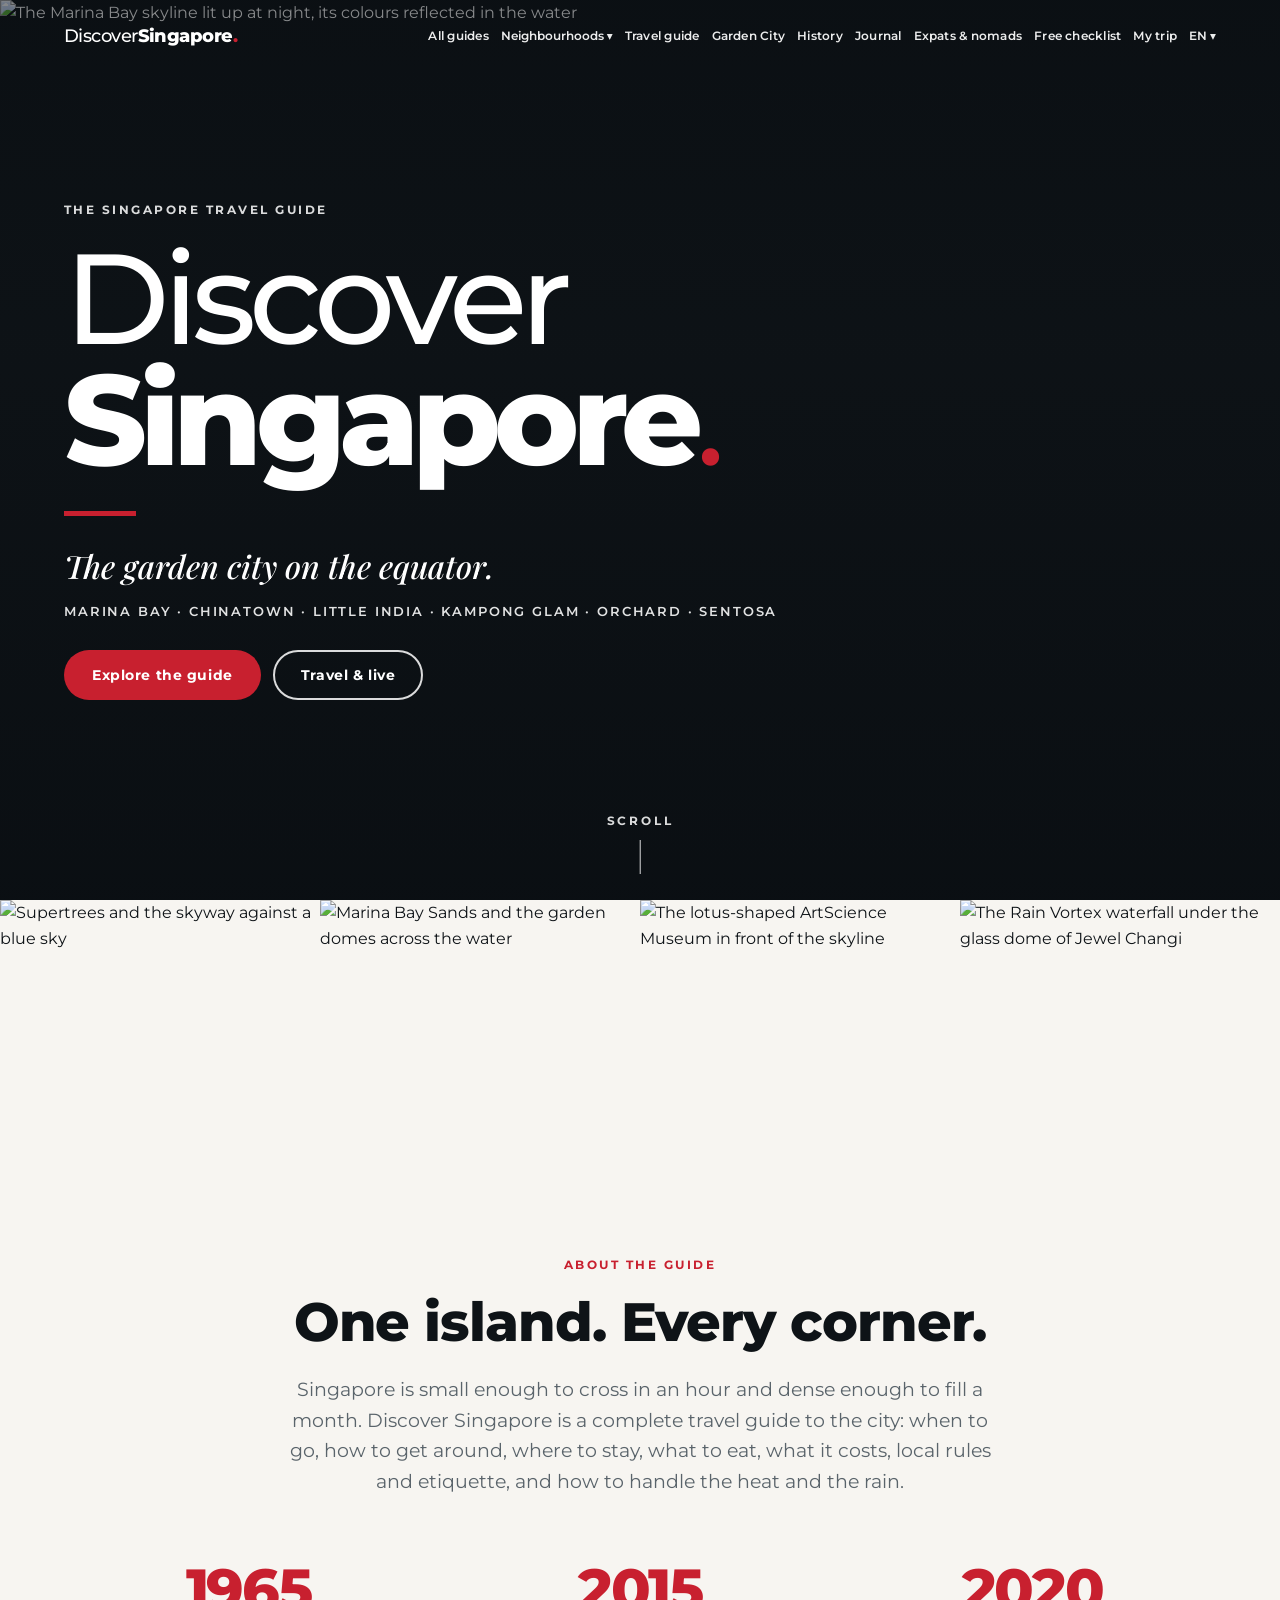
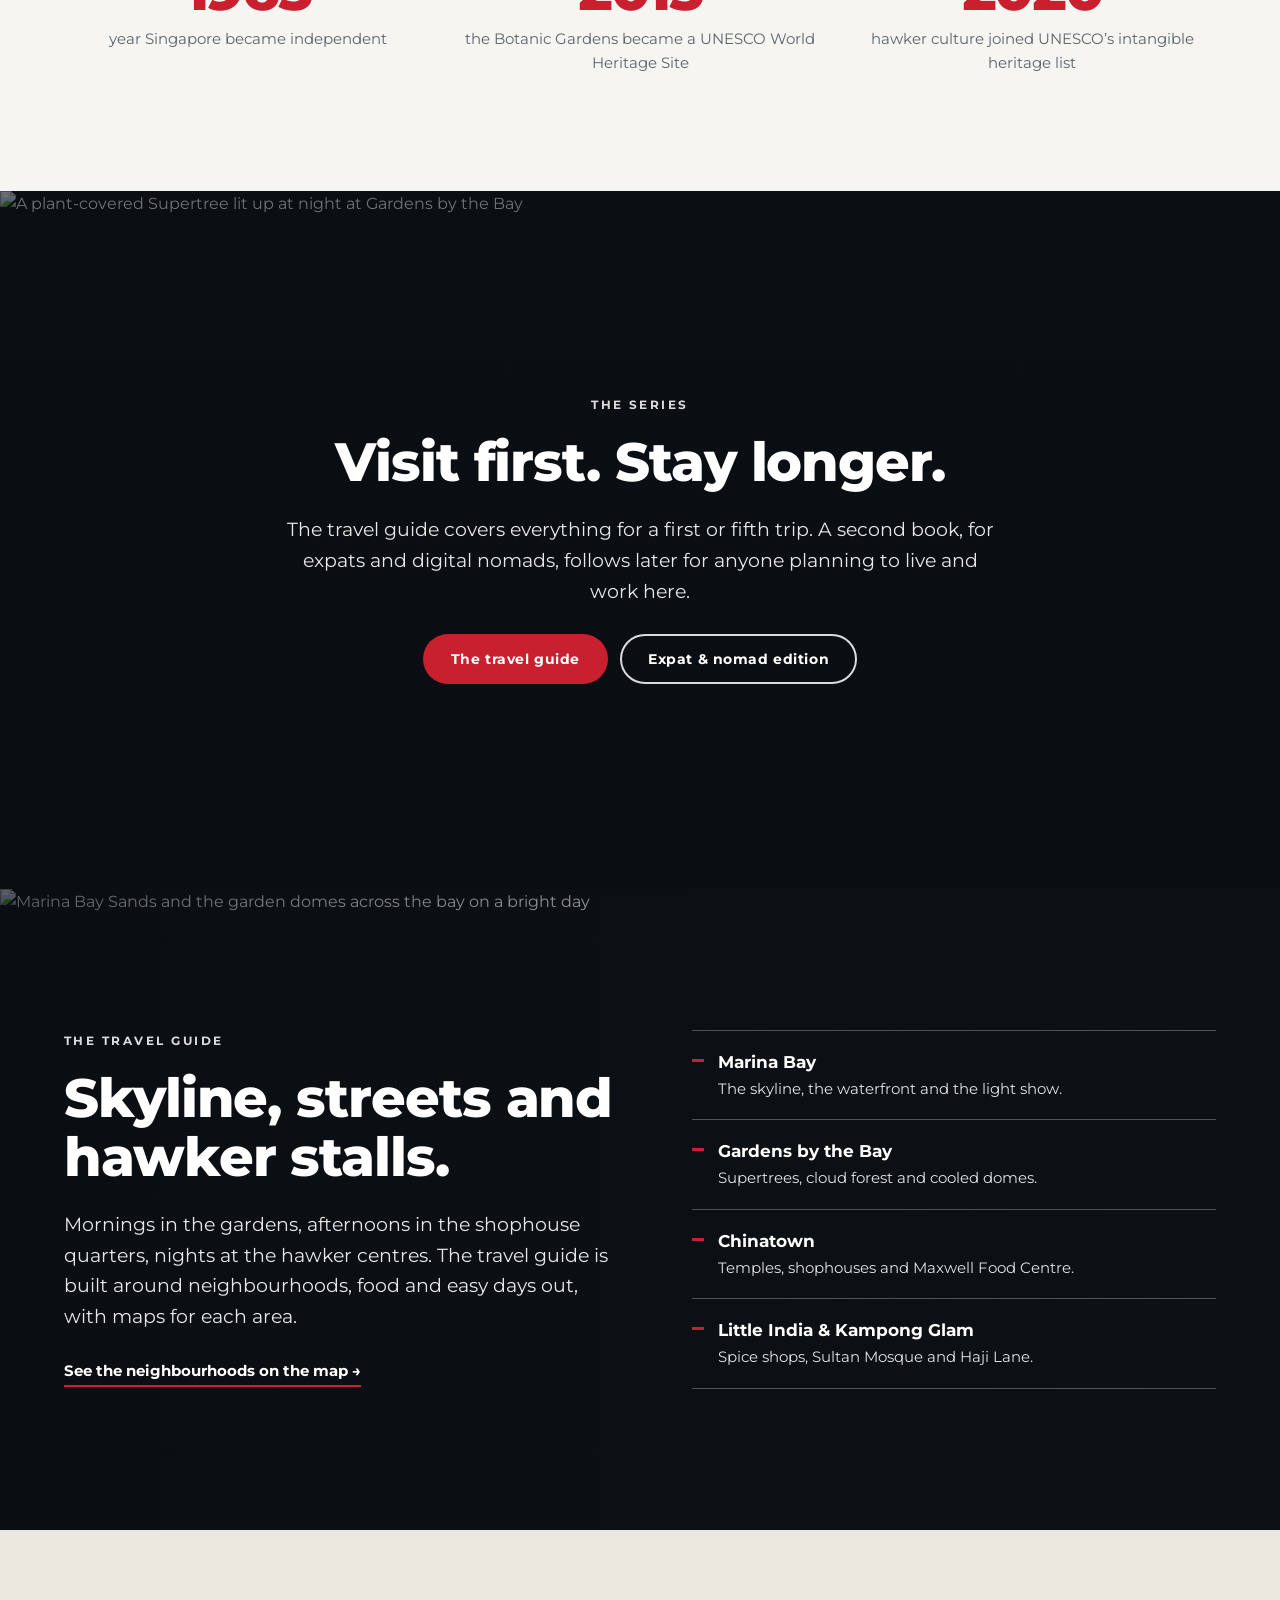
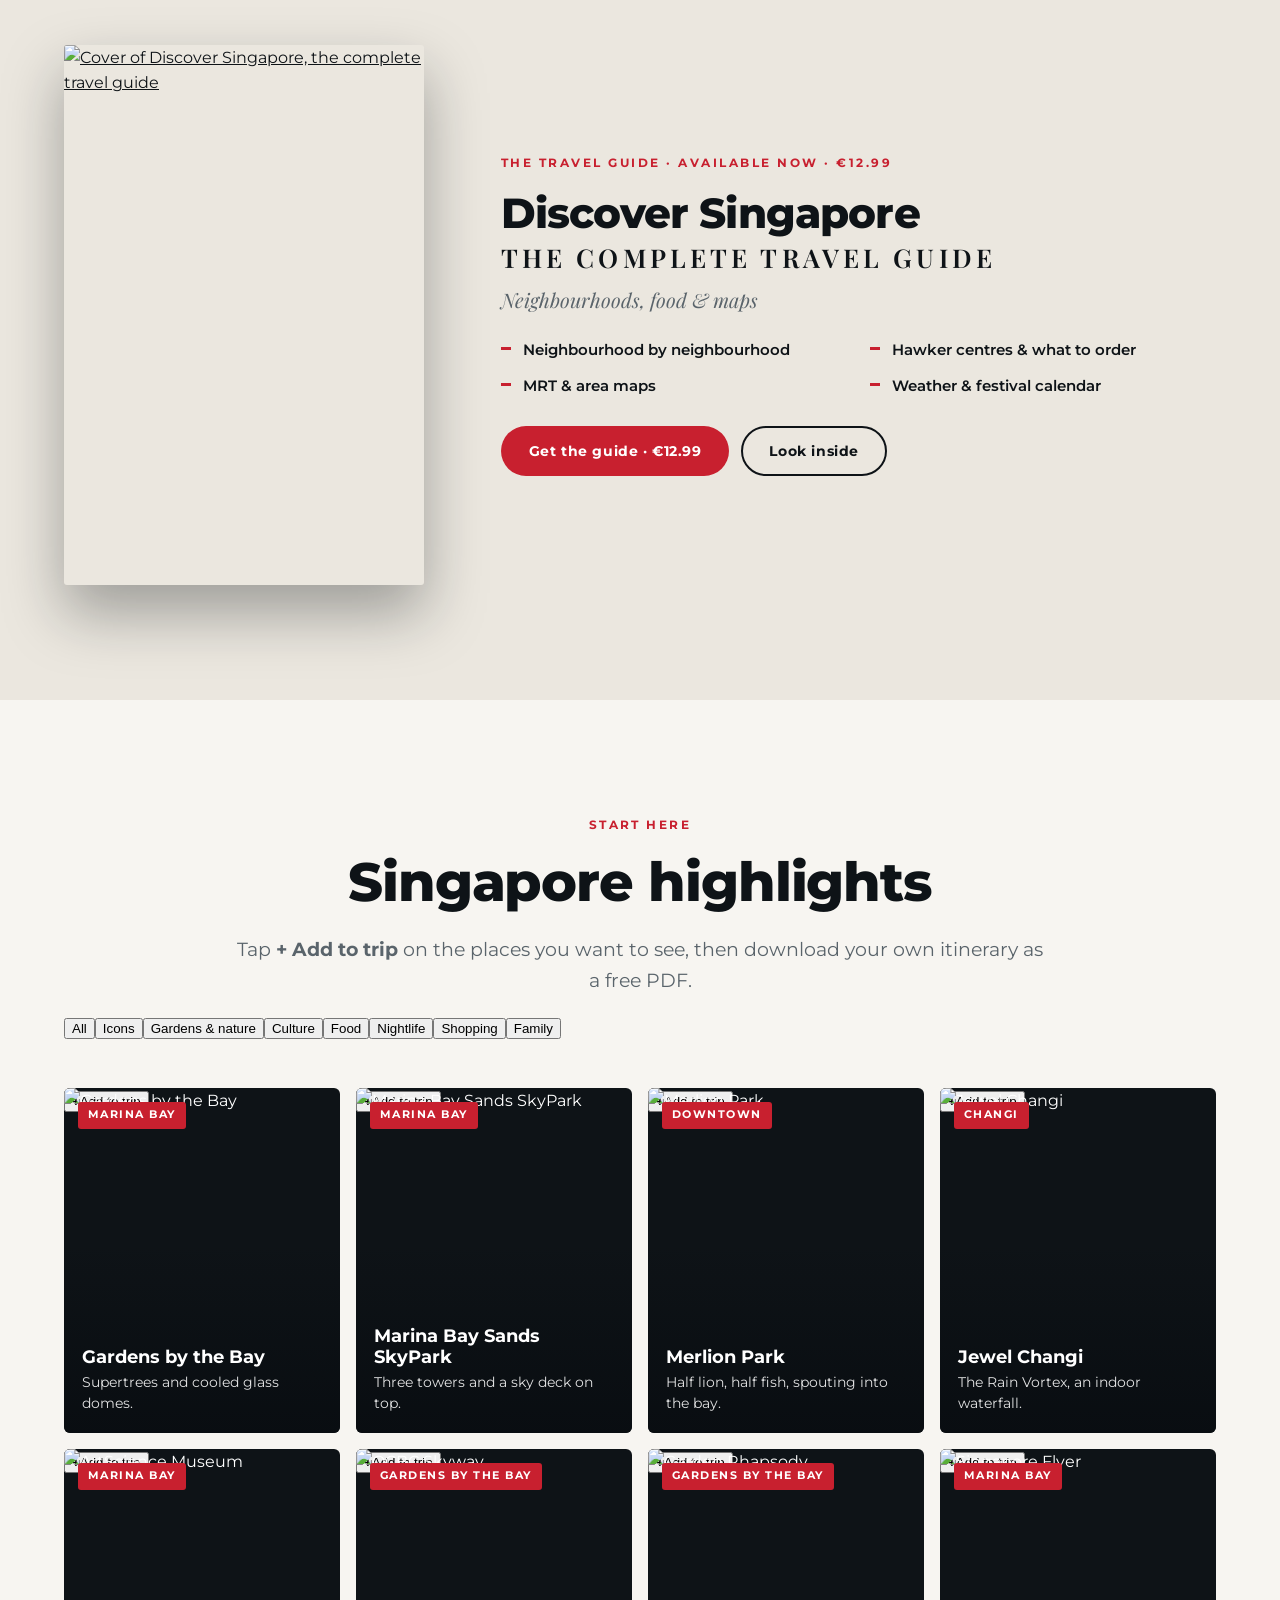
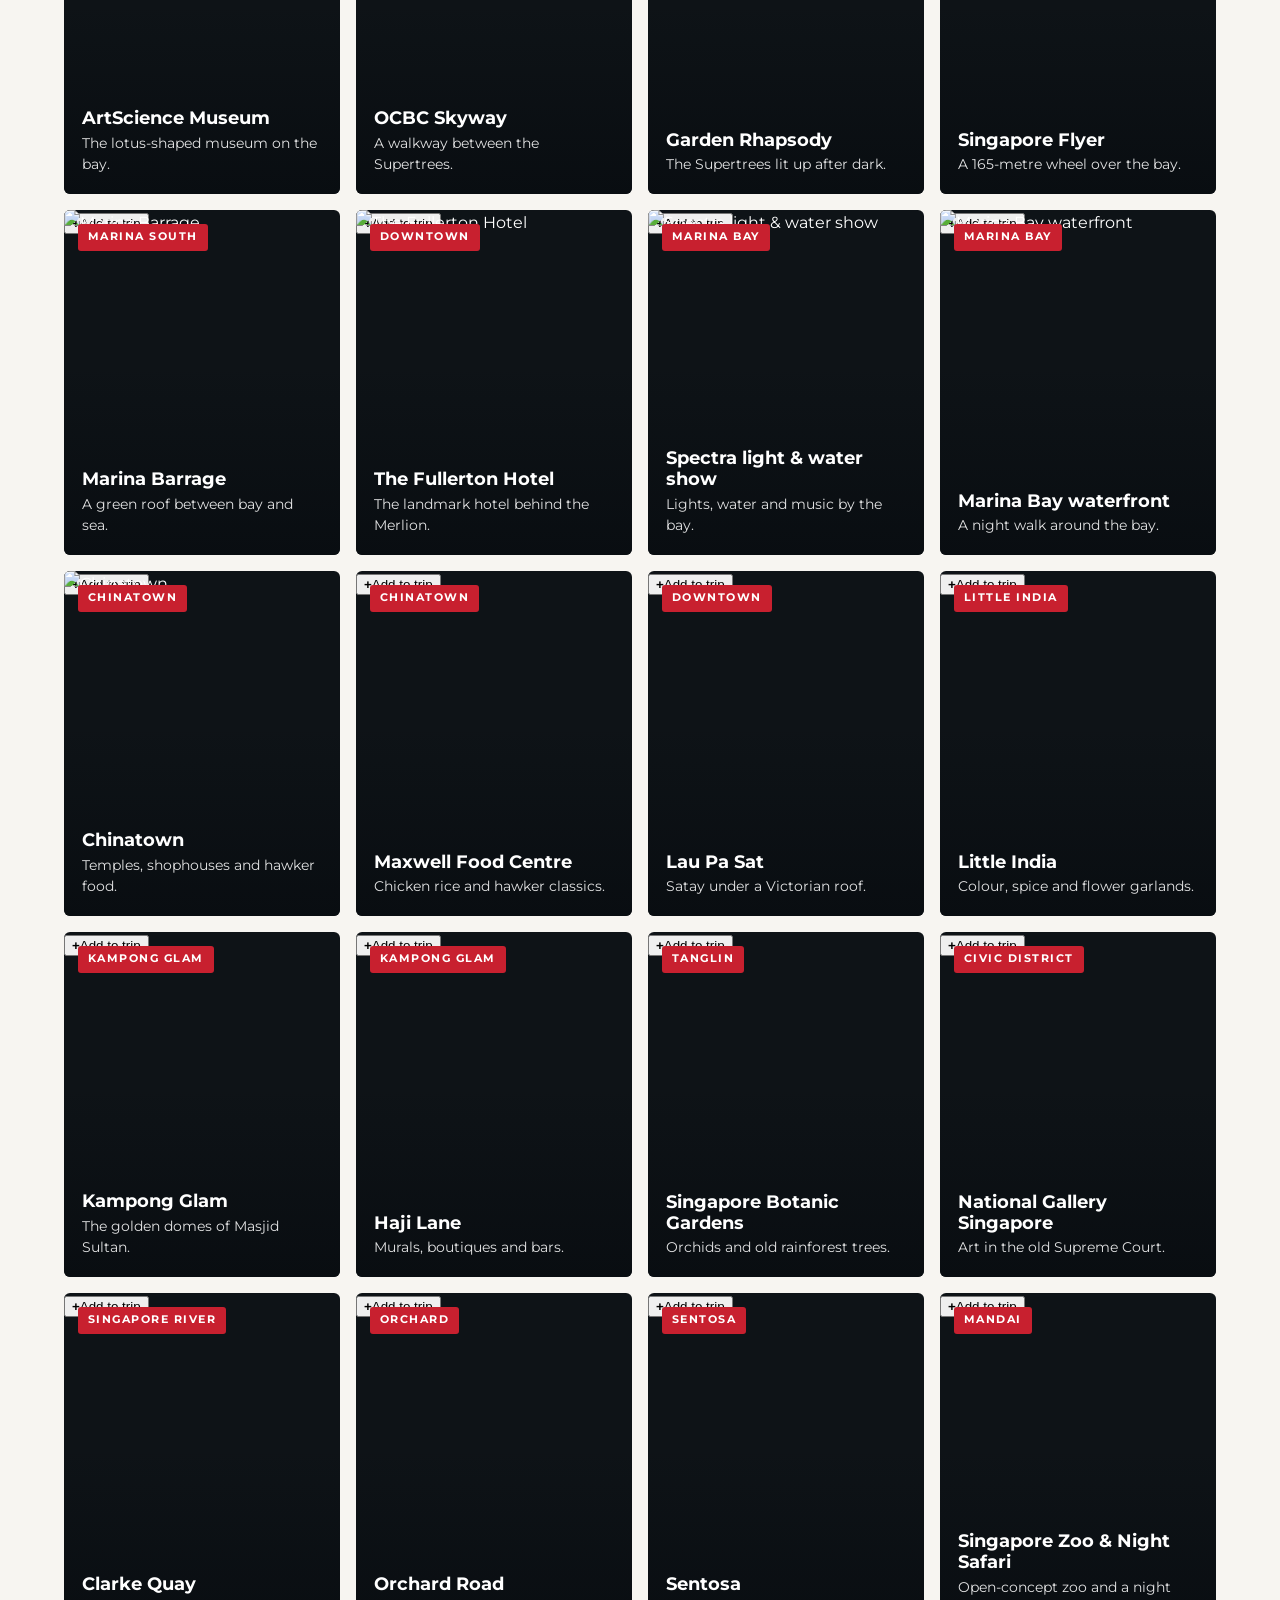
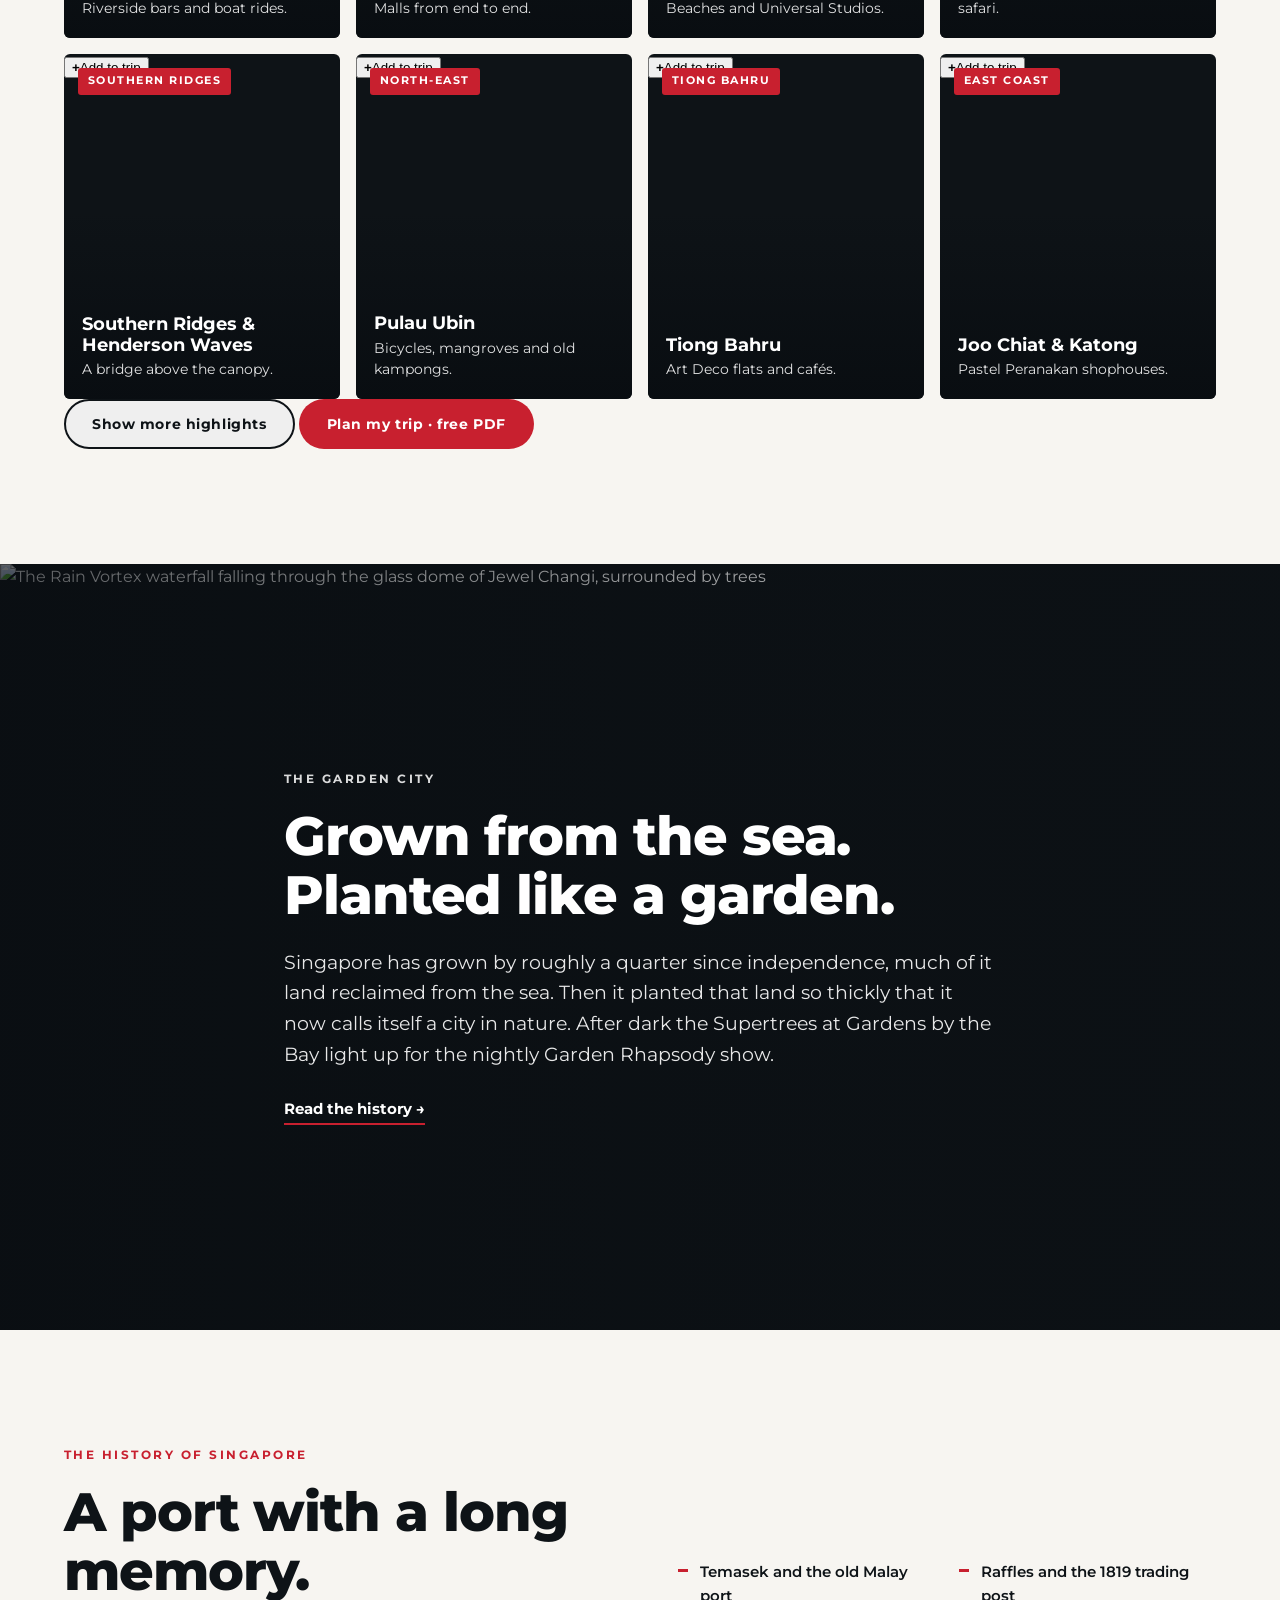
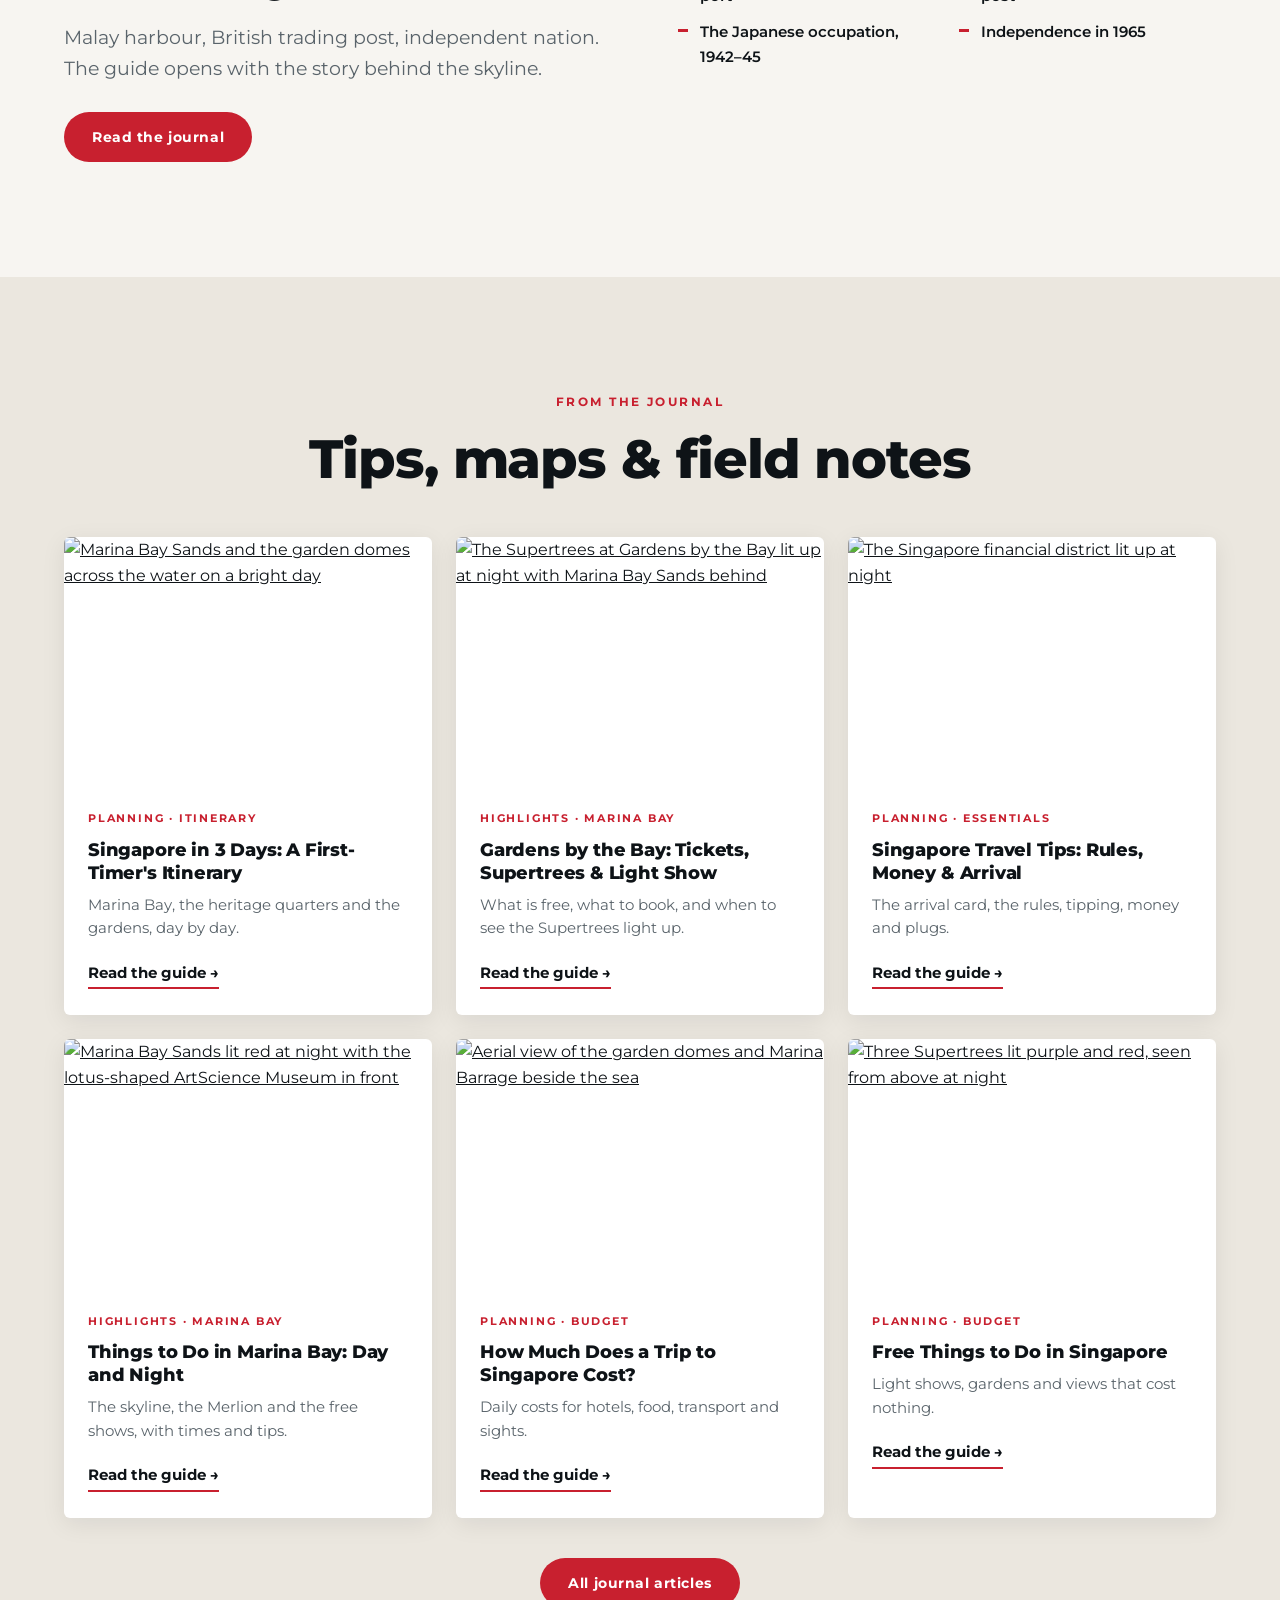
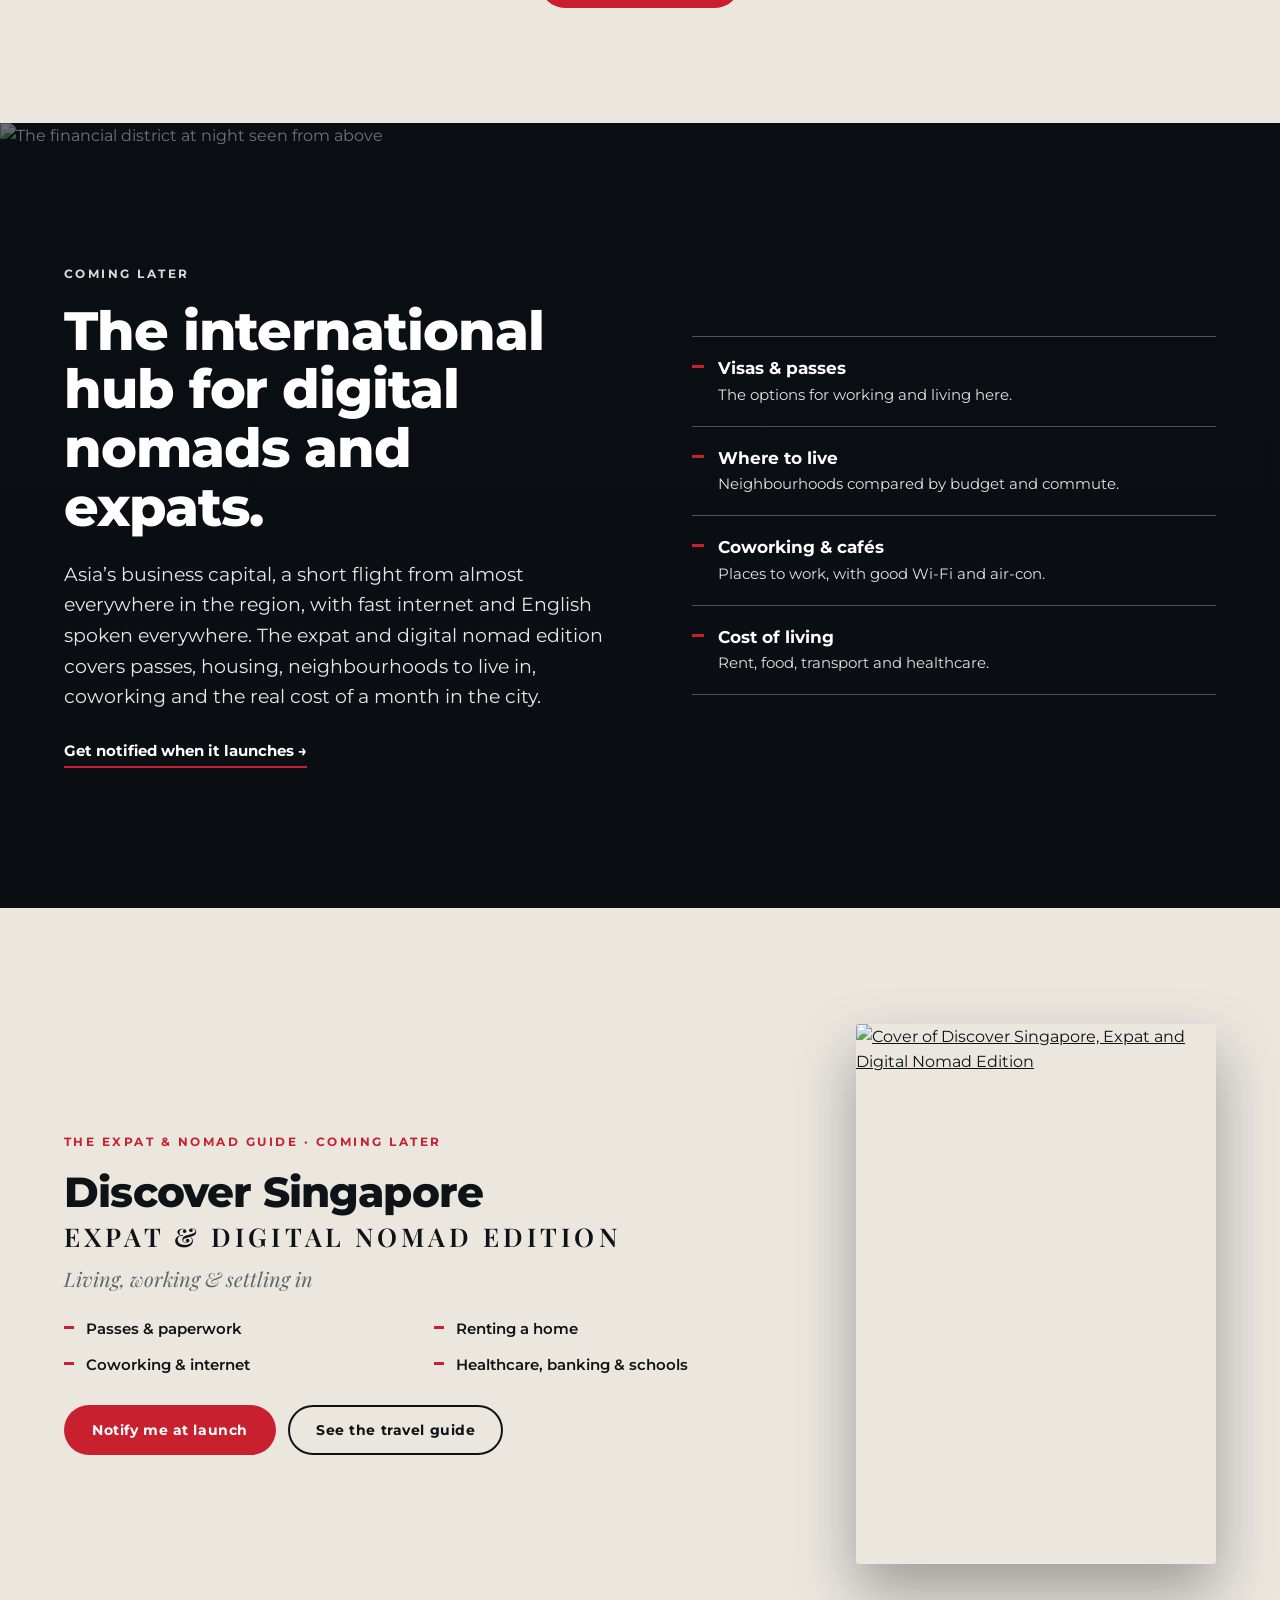
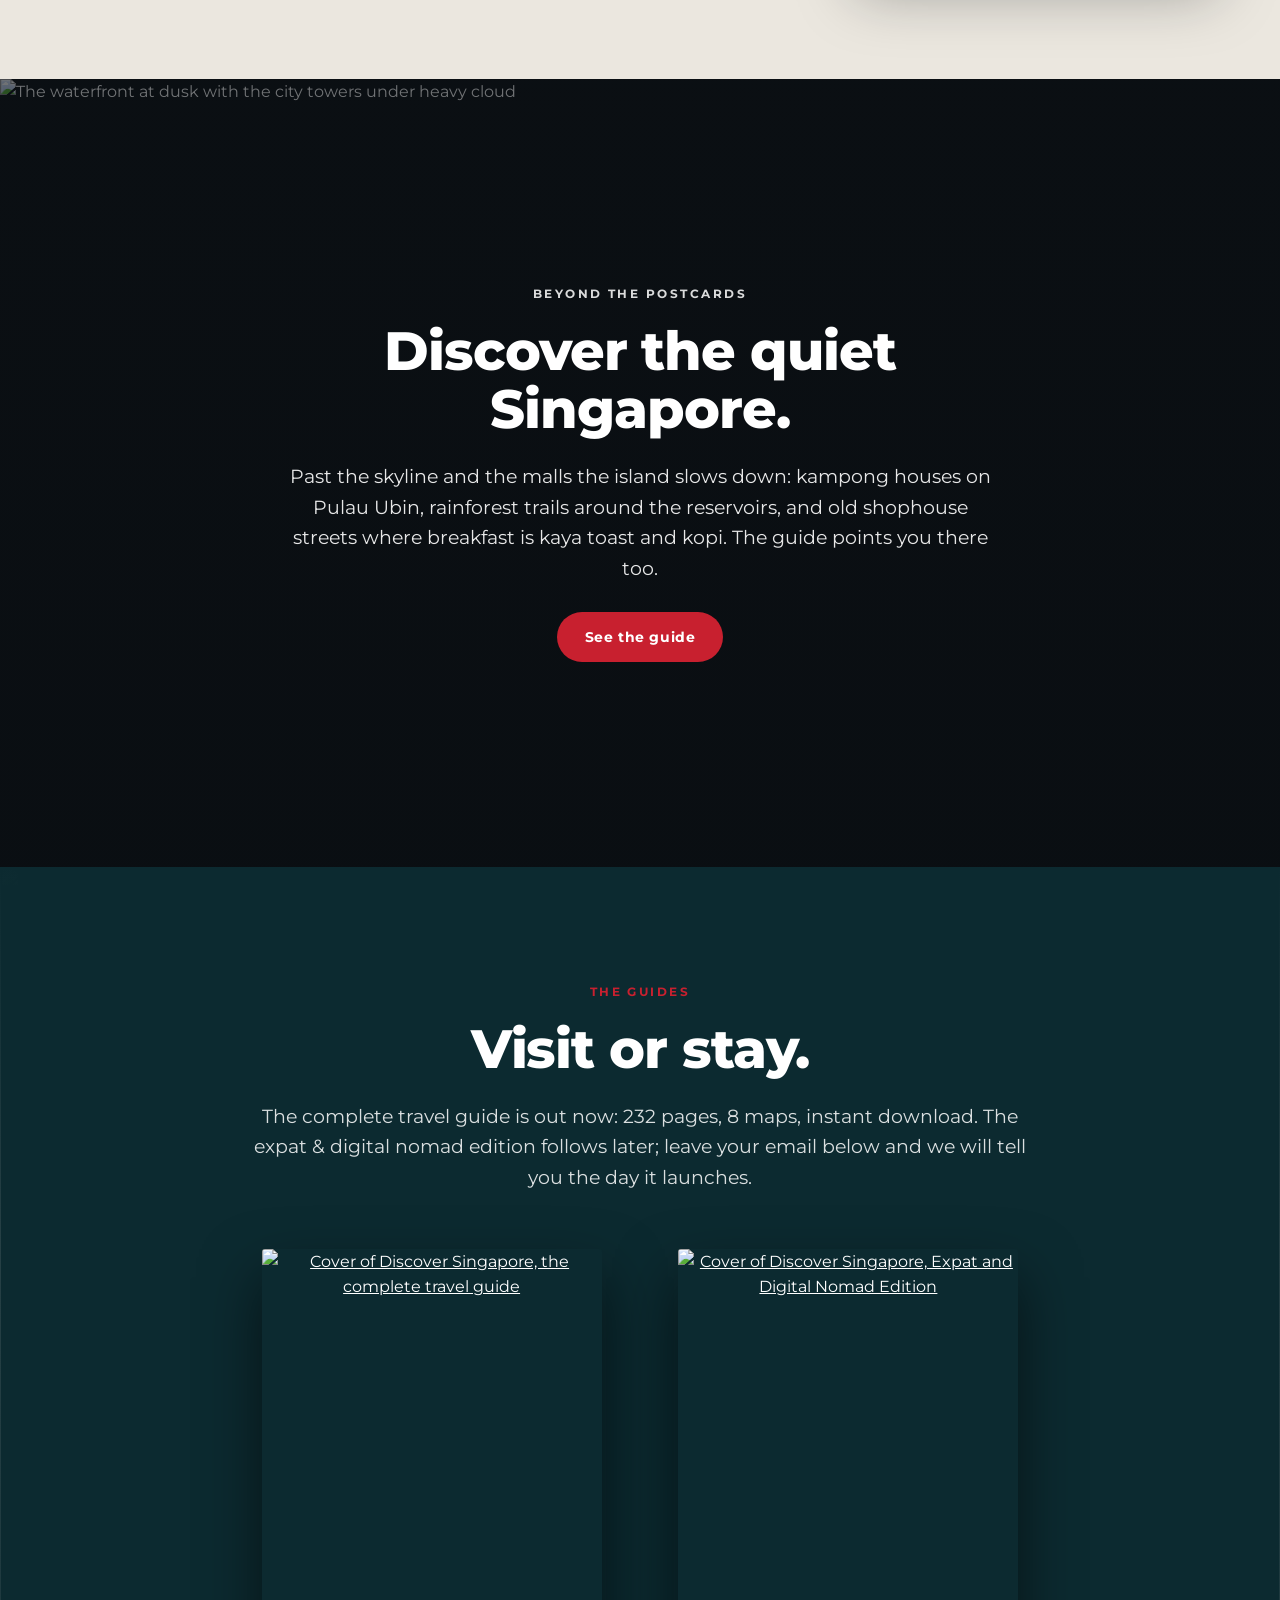
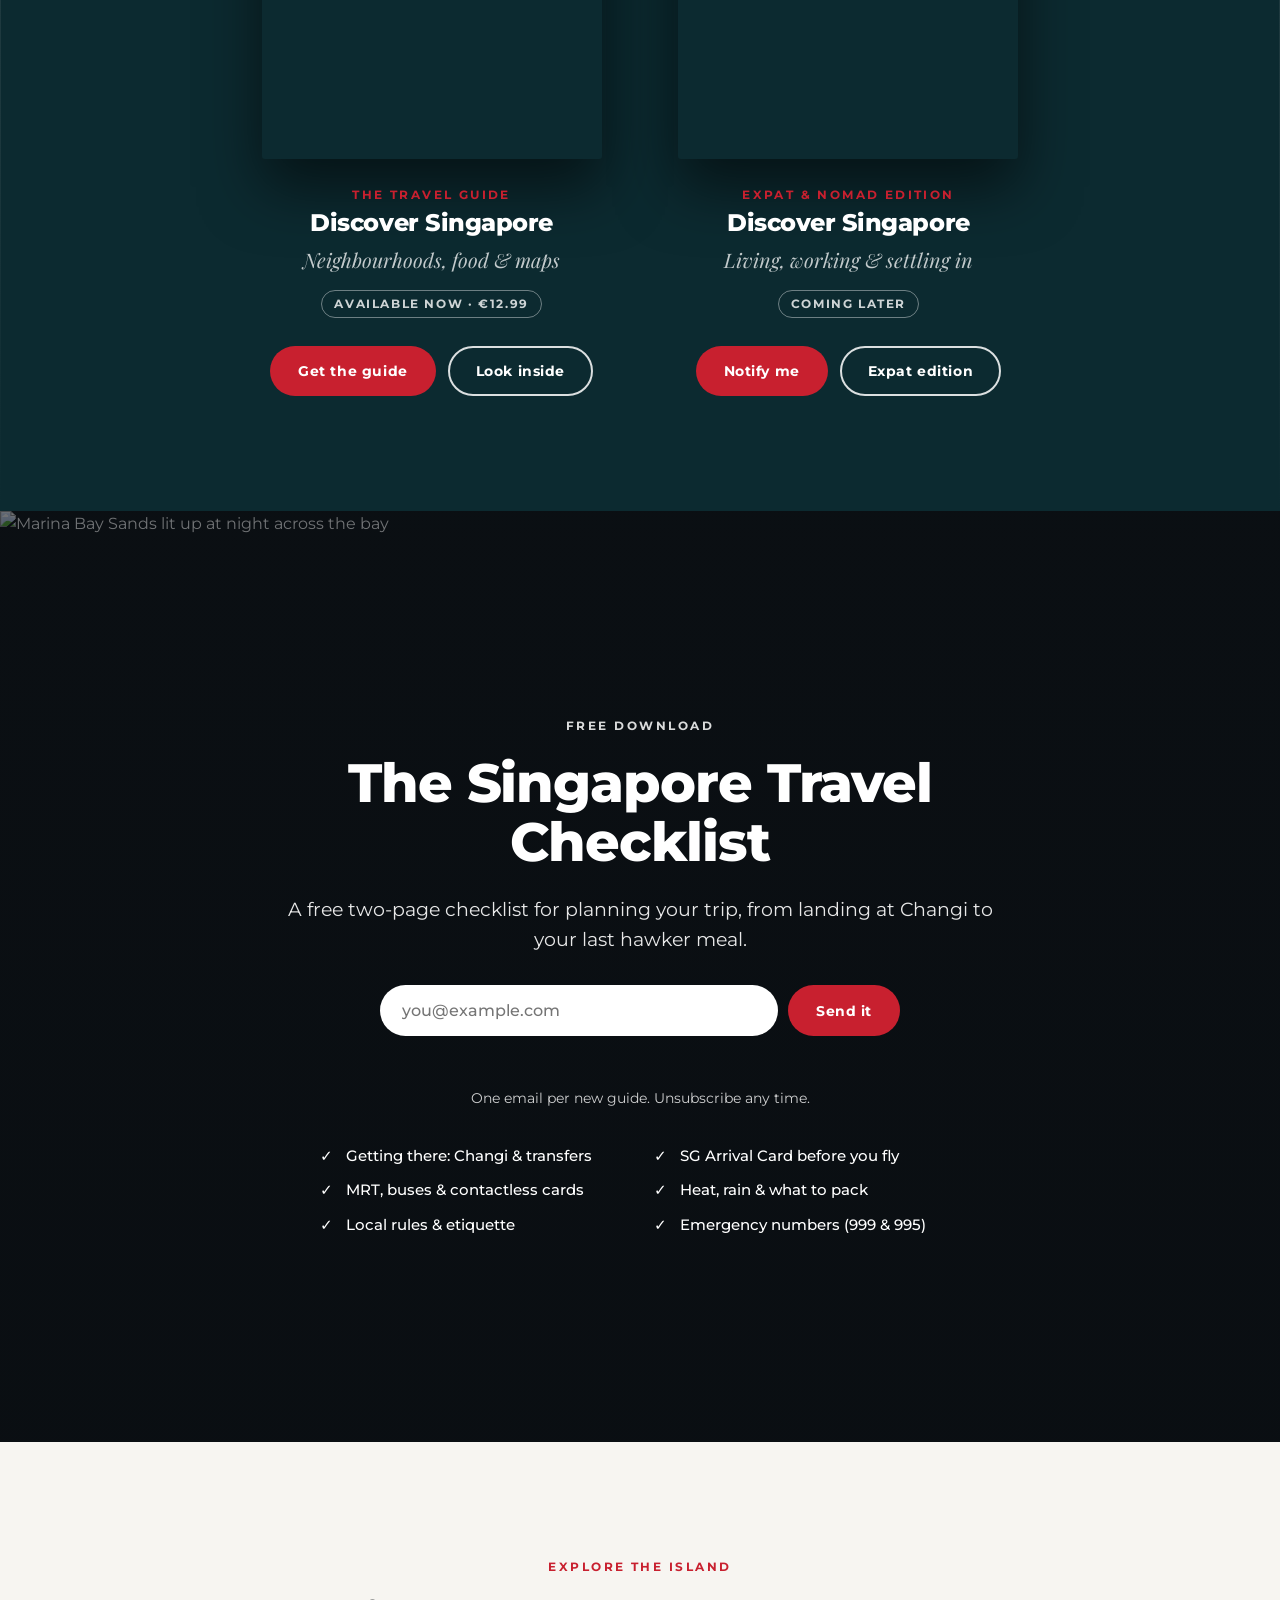
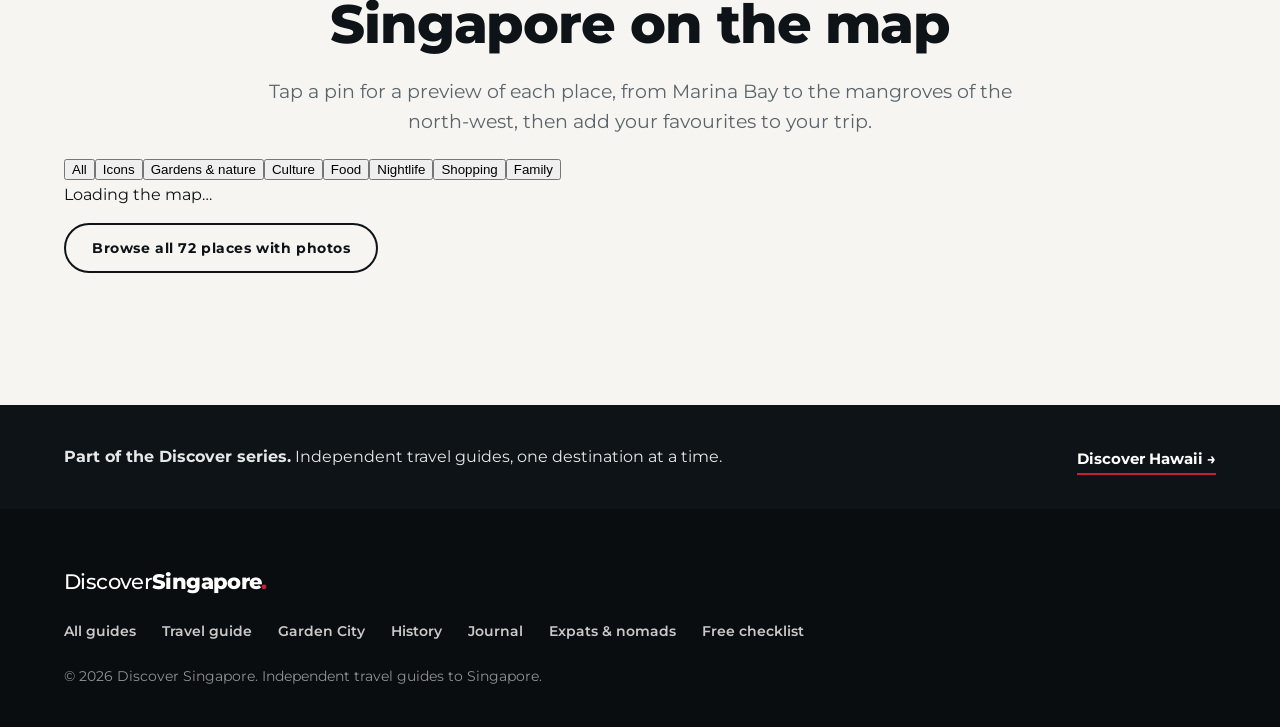
==== commit 6e2b1bf8: "Place pages: 72 places with photos, map links, sitemap" ====
--- a/index.html
+++ b/index.html
@@ -433,14 +433,14 @@
         <div class="card hl" data-cats="nightlife nature family"><img src="assets/img/hl-supertrees-above-1800.jpg" srcset="assets/img/hl-supertrees-above-800.jpg 800w, assets/img/hl-supertrees-above-1800.jpg 1800w" sizes="(min-width: 900px) 25vw, (min-width: 600px) 50vw, 100vw" alt="Garden Rhapsody" loading="lazy" decoding="async"><span class="card-tag">Gardens by the Bay</span><button class="addt" type="button" data-trip="garden-rhapsody" aria-pressed="false" aria-label="Add Garden Rhapsody to my trip"><b>+</b><span>Add to trip</span></button><span class="card-body"><strong>Garden Rhapsody</strong><em>The Supertrees lit up after dark.</em></span></div>
         <div class="card hl" data-cats="icons family"><img src="assets/img/hl-flyer-1800.jpg" srcset="assets/img/hl-flyer-800.jpg 800w, assets/img/hl-flyer-1800.jpg 1800w" sizes="(min-width: 900px) 25vw, (min-width: 600px) 50vw, 100vw" alt="Singapore Flyer" loading="lazy" decoding="async"><span class="card-tag">Marina Bay</span><button class="addt" type="button" data-trip="singapore-flyer" aria-pressed="false" aria-label="Add Singapore Flyer to my trip"><b>+</b><span>Add to trip</span></button><span class="card-body"><strong>Singapore Flyer</strong><em>A 165-metre wheel over the bay.</em></span></div>
         <div class="card hl" data-cats="nature family"><img src="assets/img/hl-marina-barrage-1800.jpg" srcset="assets/img/hl-marina-barrage-800.jpg 800w, assets/img/hl-marina-barrage-1800.jpg 1800w" sizes="(min-width: 900px) 25vw, (min-width: 600px) 50vw, 100vw" alt="Marina Barrage" loading="lazy" decoding="async"><span class="card-tag">Marina South</span><button class="addt" type="button" data-trip="marina-barrage" aria-pressed="false" aria-label="Add Marina Barrage to my trip"><b>+</b><span>Add to trip</span></button><span class="card-body"><strong>Marina Barrage</strong><em>A green roof between bay and sea.</em></span></div>
-        <div class="card hl" data-cats="culture icons"><img src="assets/img/hl-fullerton-1800.jpg" srcset="assets/img/hl-fullerton-800.jpg 800w, assets/img/hl-fullerton-1800.jpg 1800w" sizes="(min-width: 900px) 25vw, (min-width: 600px) 50vw, 100vw" alt="The Fullerton Hotel" loading="lazy" decoding="async"><span class="card-tag">Downtown</span><button class="addt" type="button" data-trip="fullerton-hotel" aria-pressed="false" aria-label="Add The Fullerton Hotel to my trip"><b>+</b><span>Add to trip</span></button><span class="card-body"><strong>The Fullerton Hotel</strong><em>The old post office on the waterfront.</em></span></div>
+        <div class="card hl" data-cats="culture icons"><img src="assets/img/hl-fullerton-1800.jpg" srcset="assets/img/hl-fullerton-800.jpg 800w, assets/img/hl-fullerton-1800.jpg 1800w" sizes="(min-width: 900px) 25vw, (min-width: 600px) 50vw, 100vw" alt="The Fullerton Hotel" loading="lazy" decoding="async"><span class="card-tag">Downtown</span><button class="addt" type="button" data-trip="fullerton-hotel" aria-pressed="false" aria-label="Add The Fullerton Hotel to my trip"><b>+</b><span>Add to trip</span></button><span class="card-body"><strong>The Fullerton Hotel</strong><em>The landmark hotel behind the Merlion.</em></span></div>
         <div class="card hl" data-cats="nightlife family"><img src="assets/img/hl-night-lights-1800.jpg" srcset="assets/img/hl-night-lights-800.jpg 800w, assets/img/hl-night-lights-1800.jpg 1800w" sizes="(min-width: 900px) 25vw, (min-width: 600px) 50vw, 100vw" alt="Spectra light &amp; water show" loading="lazy" decoding="async"><span class="card-tag">Marina Bay</span><button class="addt" type="button" data-trip="spectra-show" aria-pressed="false" aria-label="Add Spectra light &amp; water show to my trip"><b>+</b><span>Add to trip</span></button><span class="card-body"><strong>Spectra light &amp; water show</strong><em>Lights, water and music by the bay.</em></span></div>
         <div class="card hl" data-cats="nightlife icons"><img src="assets/img/hl-bayfront-night-1800.jpg" srcset="assets/img/hl-bayfront-night-800.jpg 800w, assets/img/hl-bayfront-night-1800.jpg 1800w" sizes="(min-width: 900px) 25vw, (min-width: 600px) 50vw, 100vw" alt="Marina Bay waterfront" loading="lazy" decoding="async"><span class="card-tag">Marina Bay</span><button class="addt" type="button" data-trip="marina-bay-promenade" aria-pressed="false" aria-label="Add Marina Bay waterfront to my trip"><b>+</b><span>Add to trip</span></button><span class="card-body"><strong>Marina Bay waterfront</strong><em>A night walk around the bay.</em></span></div>
         <div class="card hl" data-cats="culture food shopping" hidden><img src="assets/img/journal-shophouses-1800.jpg" srcset="assets/img/journal-shophouses-800.jpg 800w, assets/img/journal-shophouses-1800.jpg 1800w" sizes="(min-width: 900px) 25vw, (min-width: 600px) 50vw, 100vw" alt="Chinatown" loading="lazy" decoding="async"><span class="card-tag">Chinatown</span><button class="addt" type="button" data-trip="chinatown" aria-pressed="false" aria-label="Add Chinatown to my trip"><b>+</b><span>Add to trip</span></button><span class="card-body"><strong>Chinatown</strong><em>Temples, shophouses and hawker food.</em></span></div>
         <div class="card hl" data-cats="food" hidden><span class="card-ph" data-kind="Hawker centre" aria-hidden="true"></span><span class="card-tag">Chinatown</span><button class="addt" type="button" data-trip="maxwell-food-centre" aria-pressed="false" aria-label="Add Maxwell Food Centre to my trip"><b>+</b><span>Add to trip</span></button><span class="card-body"><strong>Maxwell Food Centre</strong><em>Chicken rice and hawker classics.</em></span></div>
         <div class="card hl" data-cats="food nightlife" hidden><span class="card-ph" data-kind="Hawker centre" aria-hidden="true"></span><span class="card-tag">Downtown</span><button class="addt" type="button" data-trip="lau-pa-sat" aria-pressed="false" aria-label="Add Lau Pa Sat to my trip"><b>+</b><span>Add to trip</span></button><span class="card-body"><strong>Lau Pa Sat</strong><em>Satay under a Victorian roof.</em></span></div>
         <div class="card hl" data-cats="culture food shopping" hidden><span class="card-ph" data-kind="Neighbourhood" aria-hidden="true"></span><span class="card-tag">Little India</span><button class="addt" type="button" data-trip="little-india" aria-pressed="false" aria-label="Add Little India to my trip"><b>+</b><span>Add to trip</span></button><span class="card-body"><strong>Little India</strong><em>Colour, spice and flower garlands.</em></span></div>
-        <div class="card hl" data-cats="culture food shopping" hidden><span class="card-ph" data-kind="Neighbourhood" aria-hidden="true"></span><span class="card-tag">Kampong Glam</span><button class="addt" type="button" data-trip="kampong-glam" aria-pressed="false" aria-label="Add Kampong Glam to my trip"><b>+</b><span>Add to trip</span></button><span class="card-body"><strong>Kampong Glam</strong><em>The golden dome of Sultan Mosque.</em></span></div>
+        <div class="card hl" data-cats="culture food shopping" hidden><span class="card-ph" data-kind="Neighbourhood" aria-hidden="true"></span><span class="card-tag">Kampong Glam</span><button class="addt" type="button" data-trip="kampong-glam" aria-pressed="false" aria-label="Add Kampong Glam to my trip"><b>+</b><span>Add to trip</span></button><span class="card-body"><strong>Kampong Glam</strong><em>The golden domes of Masjid Sultan.</em></span></div>
         <div class="card hl" data-cats="nightlife shopping" hidden><span class="card-ph" data-kind="Street" aria-hidden="true"></span><span class="card-tag">Kampong Glam</span><button class="addt" type="button" data-trip="haji-lane" aria-pressed="false" aria-label="Add Haji Lane to my trip"><b>+</b><span>Add to trip</span></button><span class="card-body"><strong>Haji Lane</strong><em>Murals, boutiques and bars.</em></span></div>
         <div class="card hl" data-cats="nature family" hidden><span class="card-ph" data-kind="Gardens" aria-hidden="true"></span><span class="card-tag">Tanglin</span><button class="addt" type="button" data-trip="botanic-gardens" aria-pressed="false" aria-label="Add Singapore Botanic Gardens to my trip"><b>+</b><span>Add to trip</span></button><span class="card-body"><strong>Singapore Botanic Gardens</strong><em>Orchids and old rainforest trees.</em></span></div>
         <div class="card hl" data-cats="culture" hidden><span class="card-ph" data-kind="Museum" aria-hidden="true"></span><span class="card-tag">Civic District</span><button class="addt" type="button" data-trip="national-gallery" aria-pressed="false" aria-label="Add National Gallery Singapore to my trip"><b>+</b><span>Add to trip</span></button><span class="card-body"><strong>National Gallery Singapore</strong><em>Art in the old Supreme Court.</em></span></div>
@@ -643,6 +643,7 @@
           <div class="smap-card" id="smapCard" hidden></div>
         </div>
       </div>
+      <p class="smap-all"><a class="btn outline" href="/places">Browse all 72 places with photos</a></p>
       <!--MAP:END-->
     </div>
   </section>
